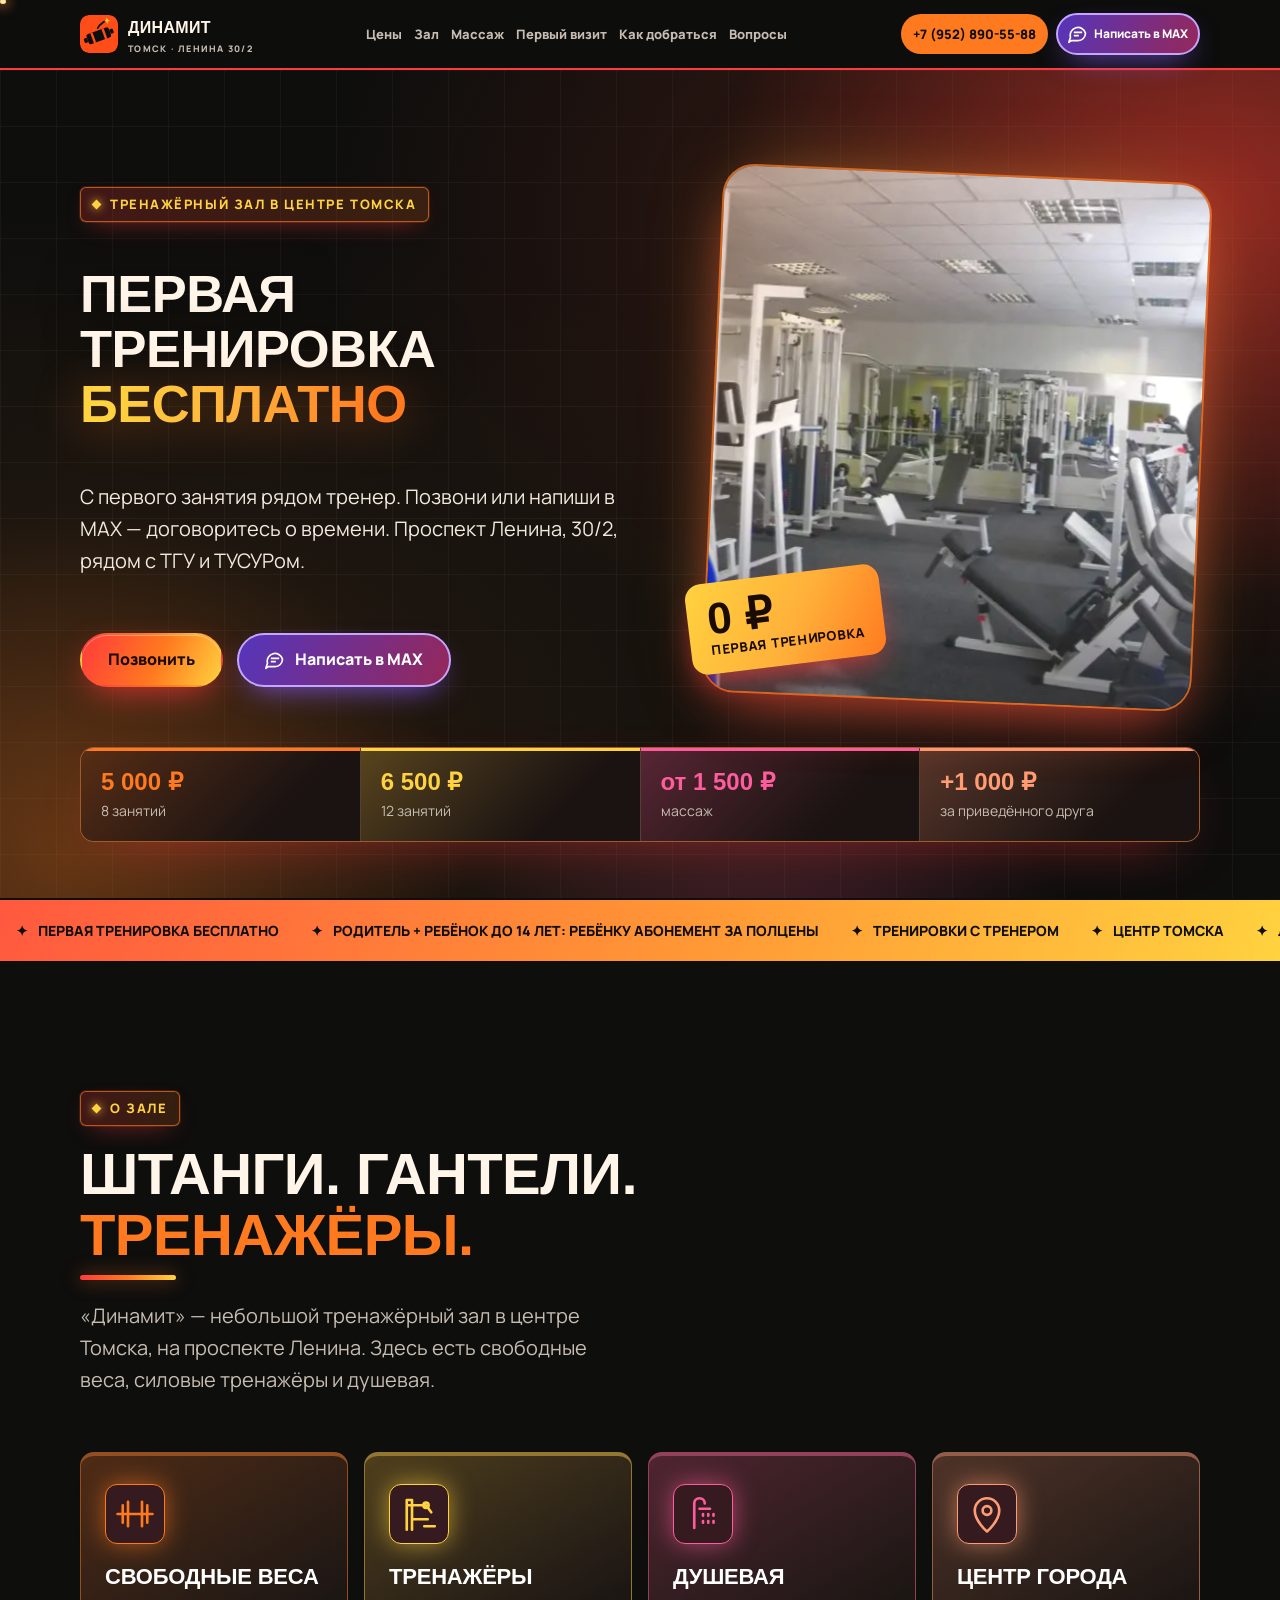
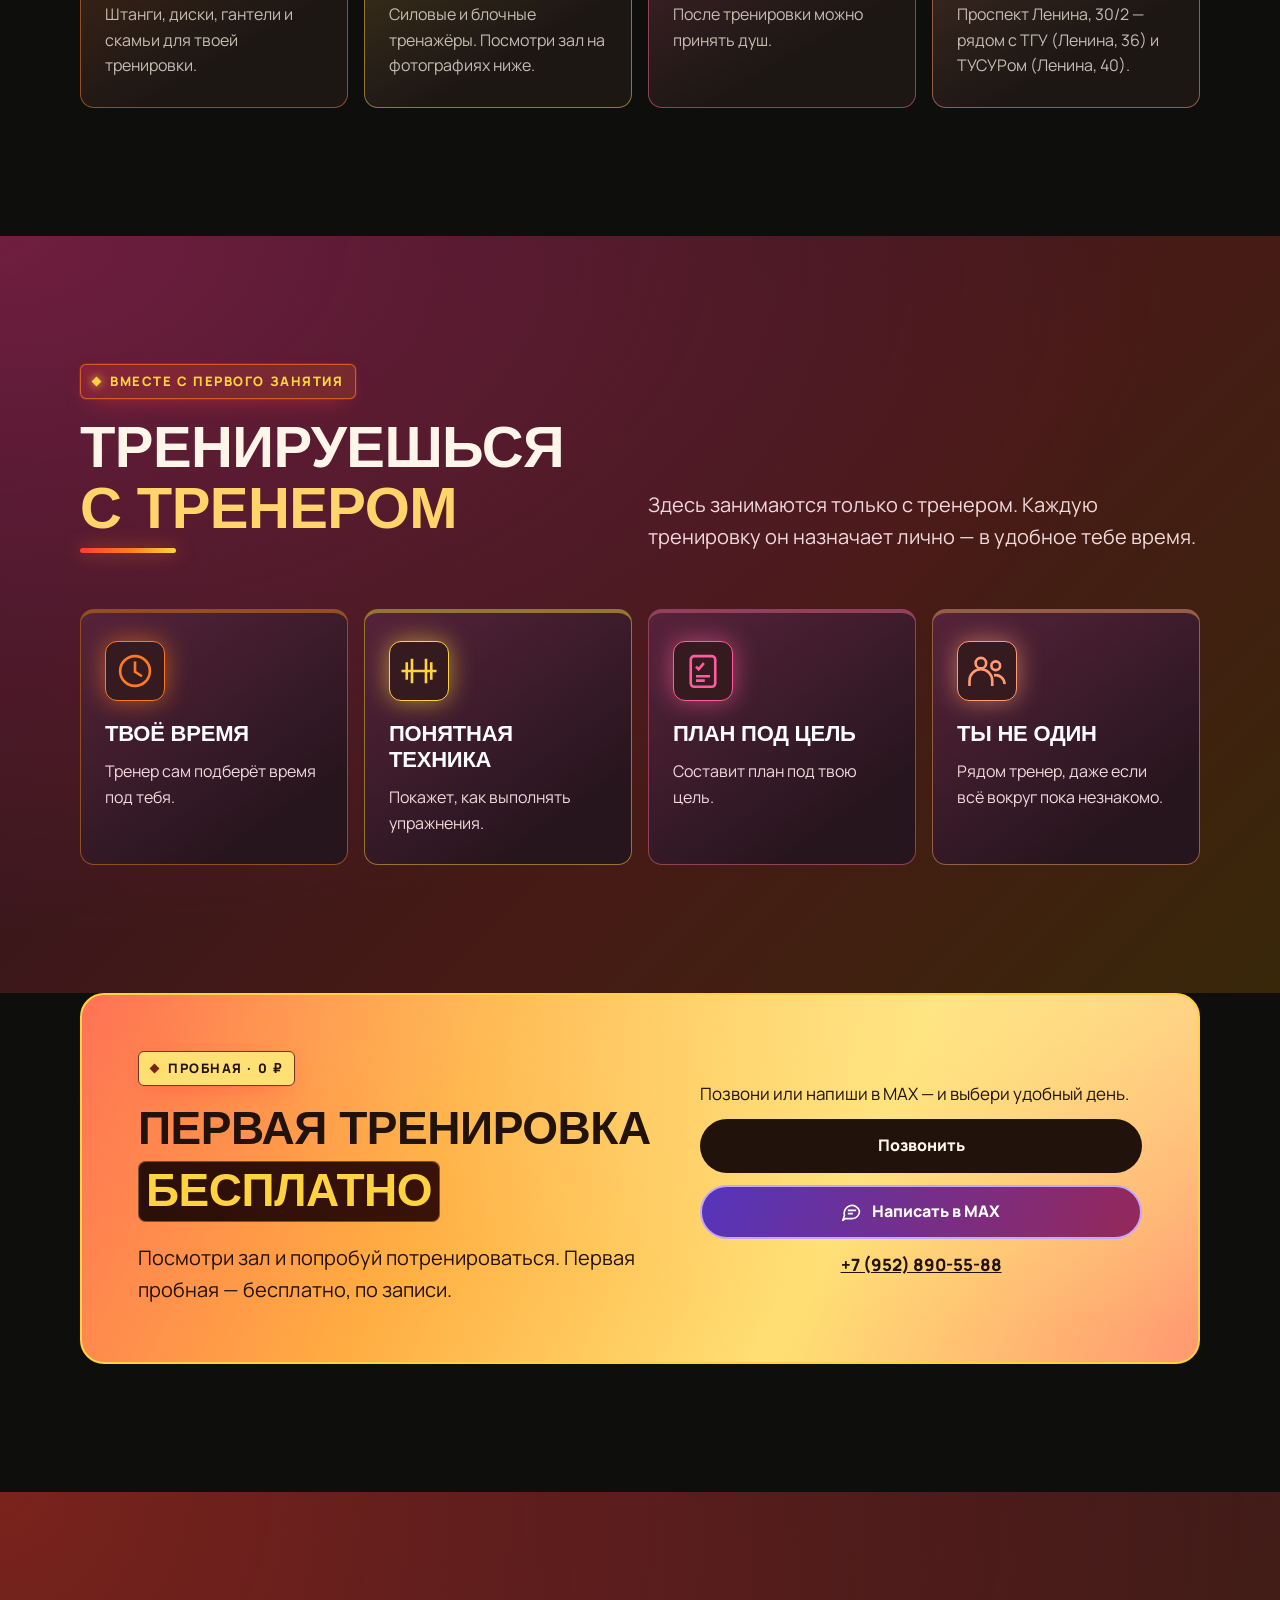
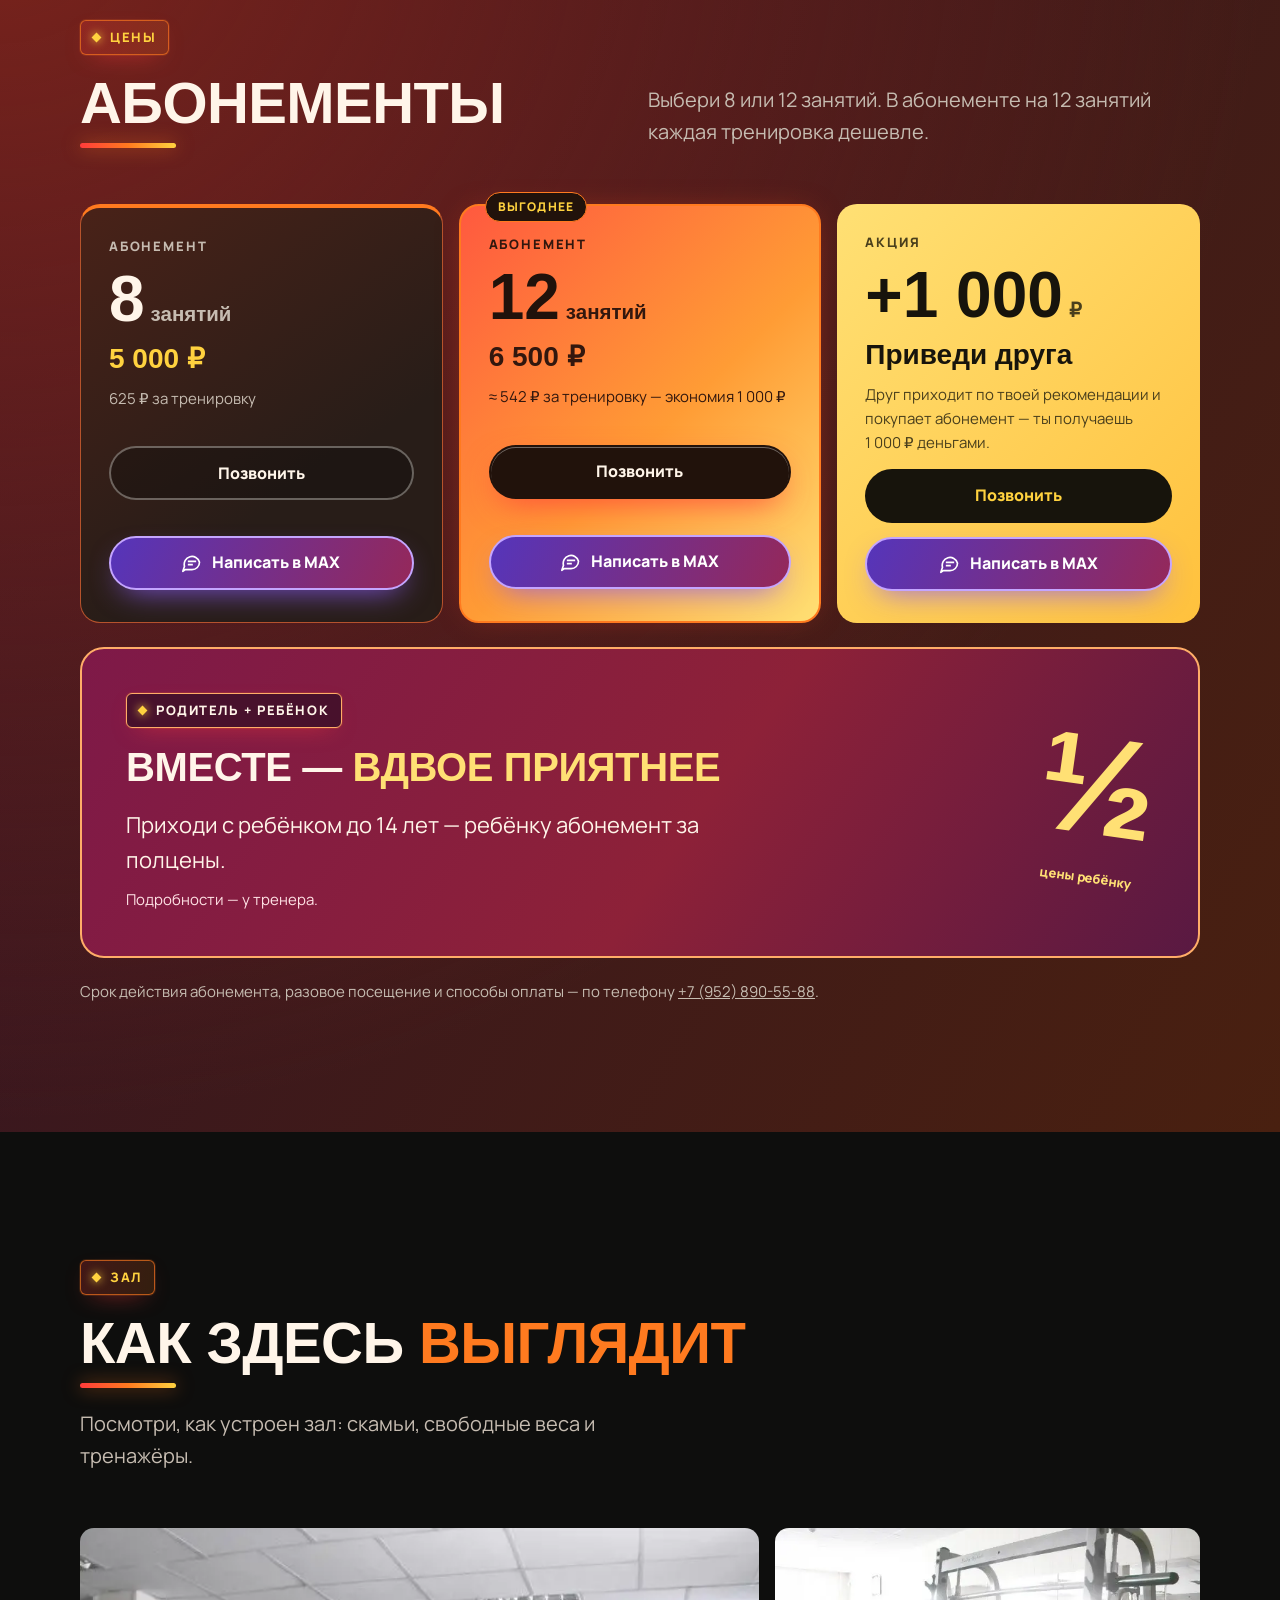
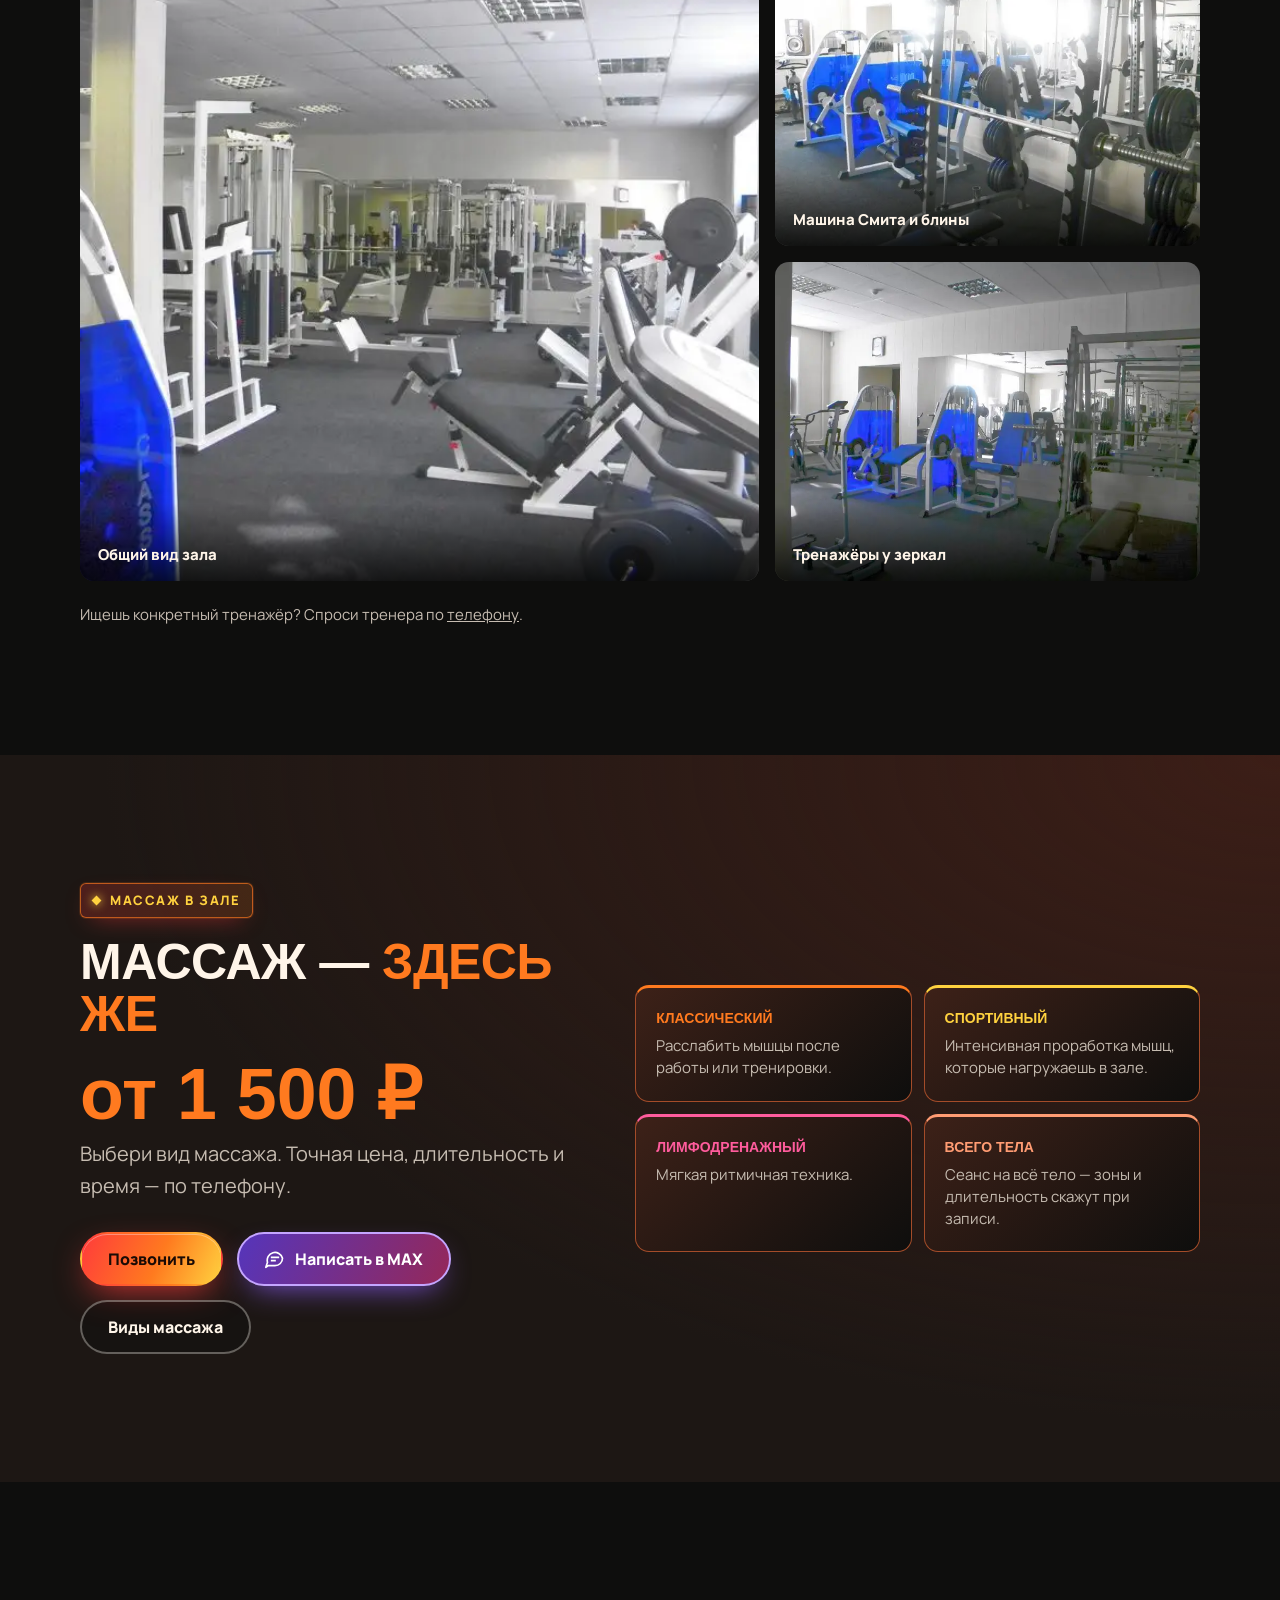
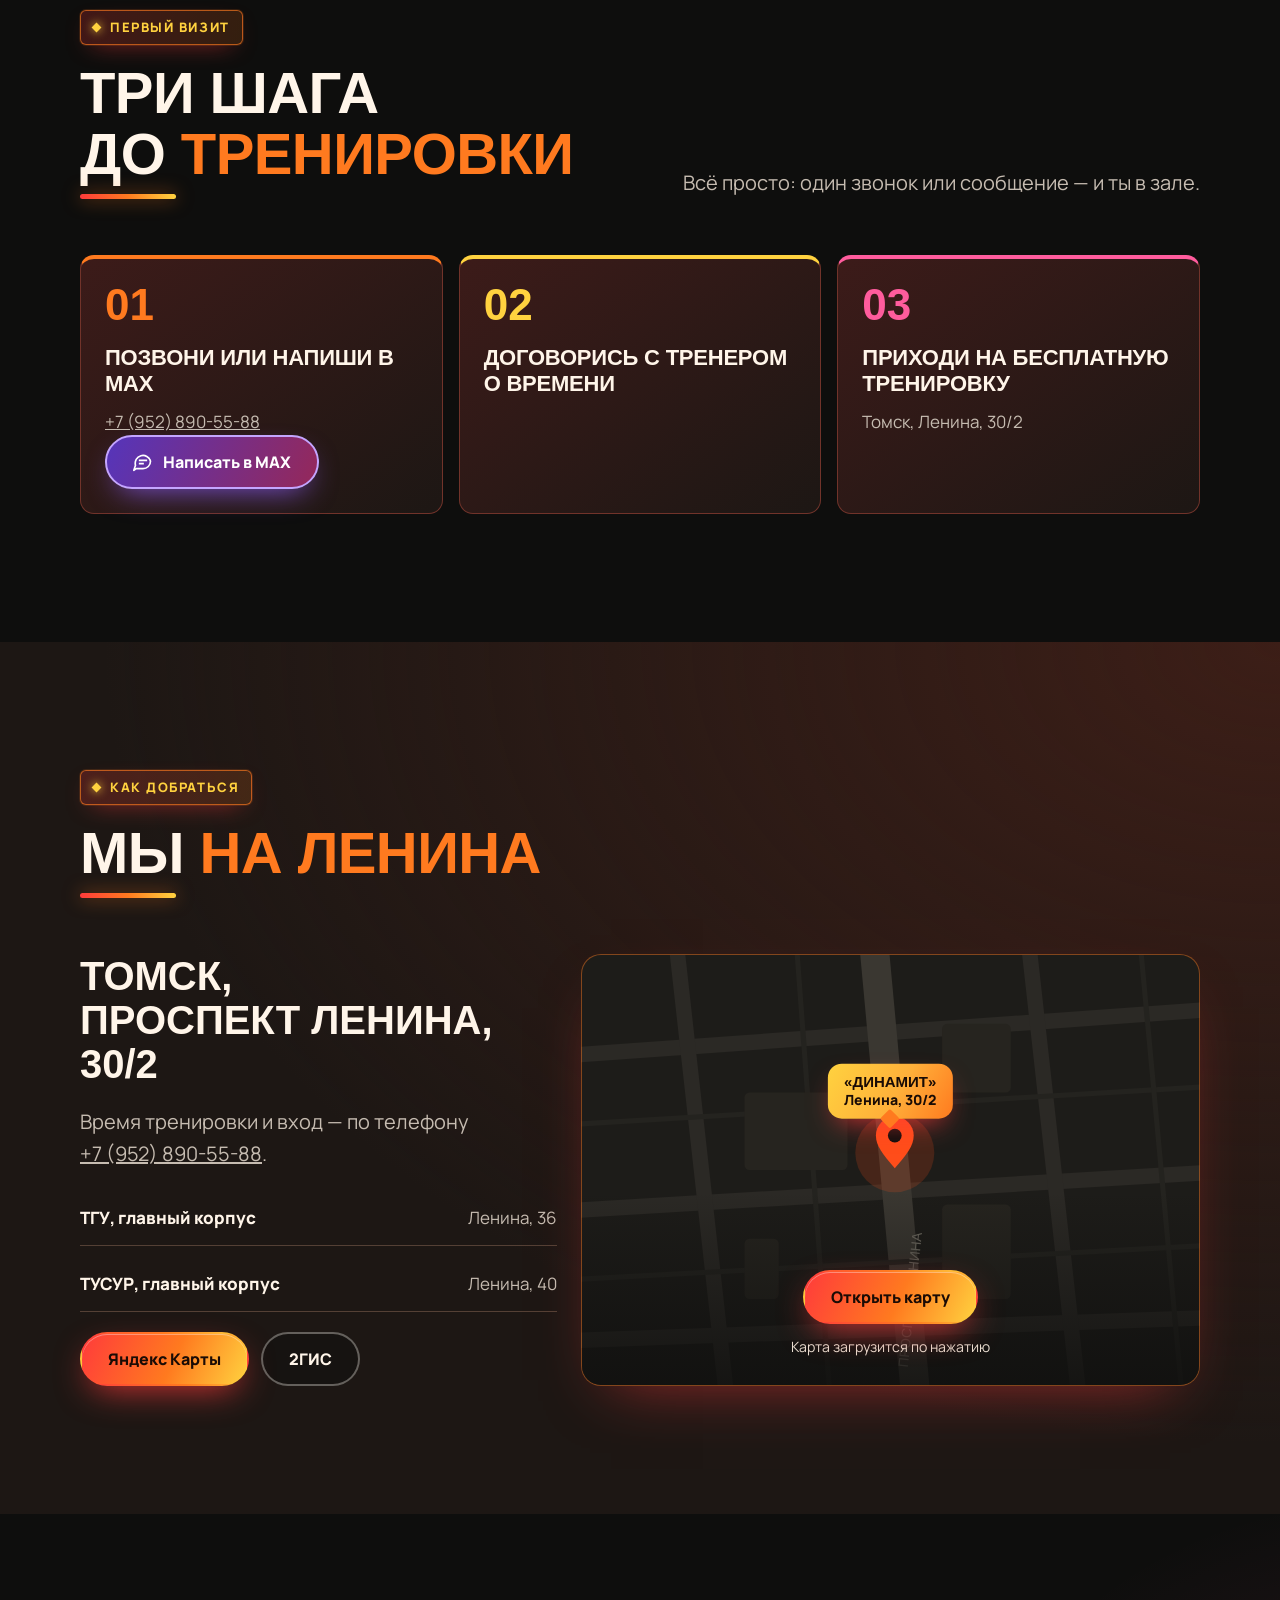
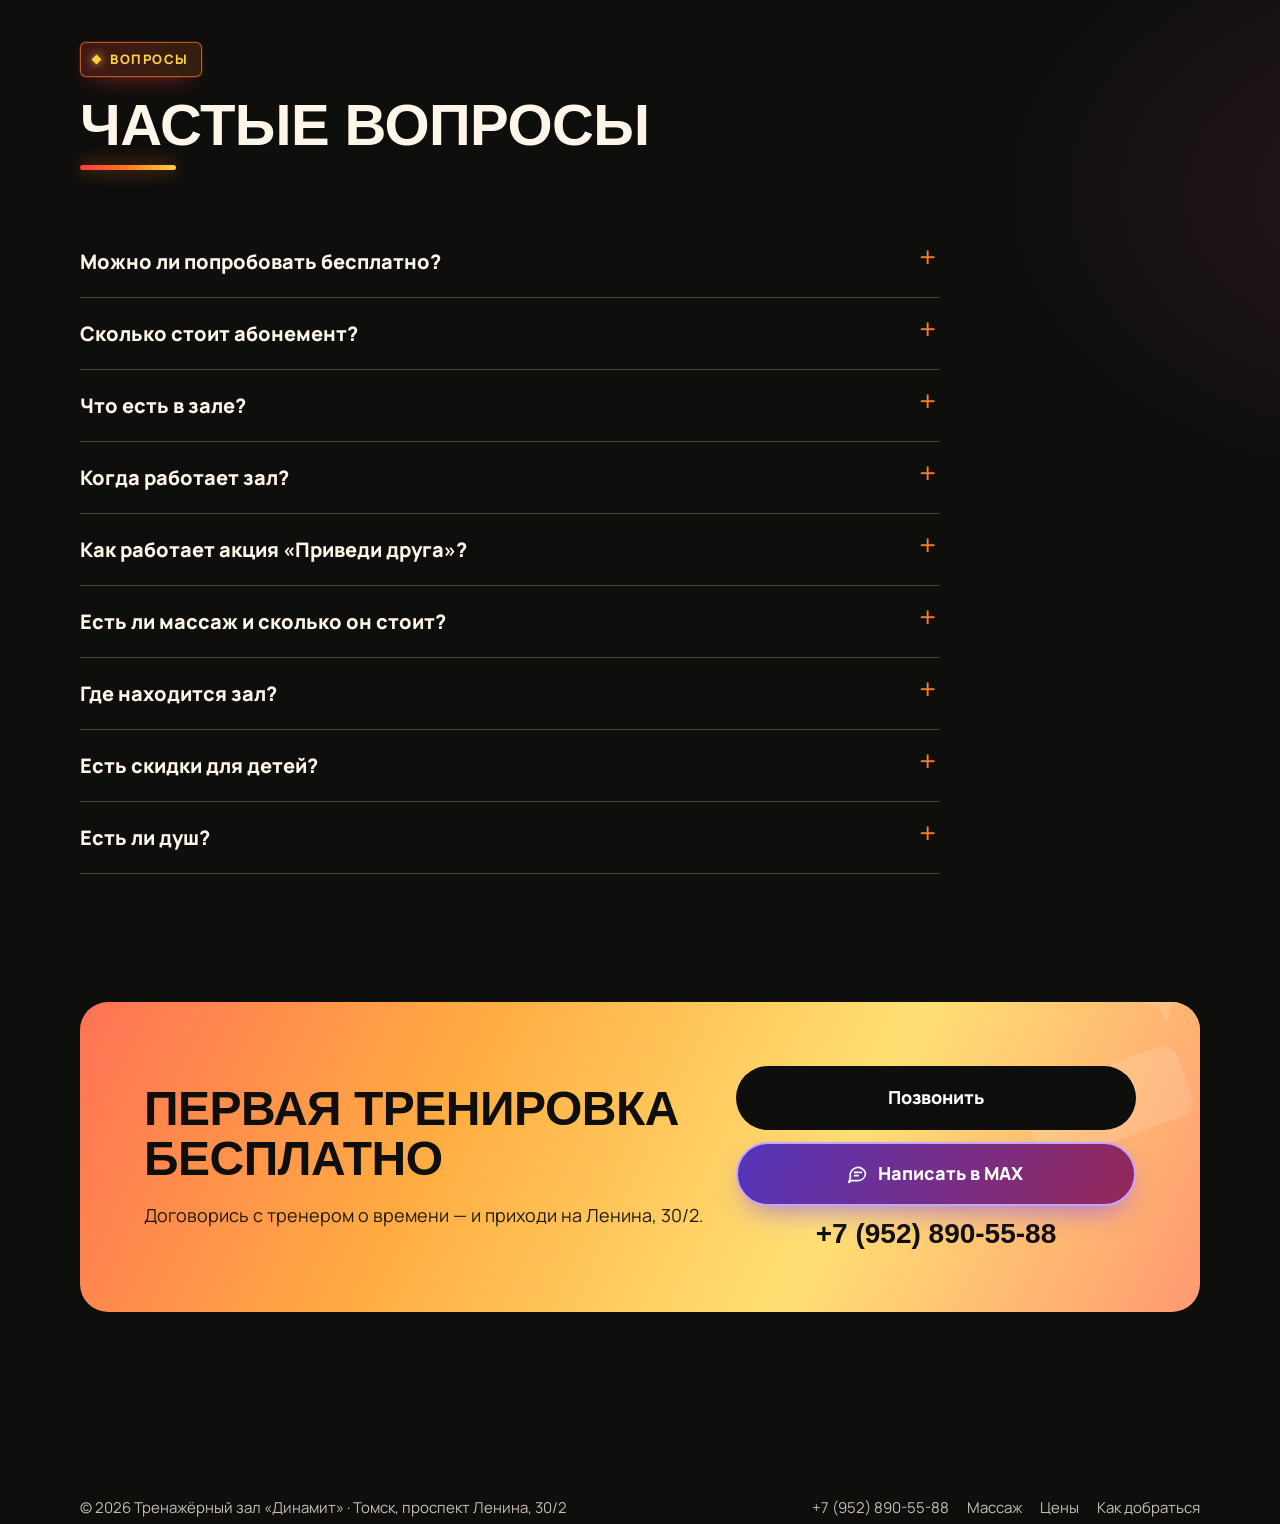
==== index.html @ 567c1439 "Сайт «Динамит»" ====
<!doctype html>
<html lang="ru">
<head>
<meta charset="utf-8">
<meta name="viewport" content="width=device-width, initial-scale=1, viewport-fit=cover">
<meta name="format-detection" content="telephone=no">
<link rel="manifest" href="site.webmanifest">
<title>Первая тренировка бесплатно — «Динамит», Томск</title>
<meta name="description" content="Первая тренировка бесплатно в «Динамите». Позвони и договорись с тренером о времени: +7 (952) 890-55-88. Зал в центре Томска, проспект Ленина, 30/2.">
<link rel="canonical" href="https://dinamit-gym.github.io/">
<meta name="theme-color" content="#0e0e0d">
<link rel="icon" href="assets/img/logo.svg" type="image/svg+xml">
<link rel="apple-touch-icon" href="assets/img/apple-touch-icon.png">
<meta property="og:type" content="website">
<meta property="og:locale" content="ru_RU">
<meta property="og:site_name" content="Динамит">
<meta property="og:title" content="«Динамит», Томск — первая тренировка бесплатно">
<meta property="og:description" content="Бесплатная пробная тренировка по записи: +7 (952) 890-55-88. Приходи познакомиться с залом на Ленина 30/2.">
<meta property="og:url" content="https://dinamit-gym.github.io/">
<meta property="og:image" content="https://dinamit-gym.github.io/assets/img/og.jpg">
<meta property="og:image:alt" content="Динамит, Томск. Первая тренировка бесплатно. Запись: +7 (952) 890-55-88. Ленина, 30/2.">
<meta property="og:image:width" content="1200">
<meta property="og:image:height" content="630">
<link rel="preload" href="assets/fonts/unbounded-cyrillic-800-normal.woff2" as="font" type="font/woff2" crossorigin>
<link rel="preload" href="assets/img/hall-800.webp" as="image">
<link rel="stylesheet" href="assets/style.css">
<script type="application/ld+json">
{"@context":"https://schema.org","@type":"ExerciseGym","name":"Динамит","description":"Тренажёрный зал в центре Томска. Занятия только с тренером, время каждой тренировки он назначает лично. Первая пробная тренировка бесплатно. Запись по телефону или в MAX.","url":"https://dinamit-gym.github.io/","image":"https://dinamit-gym.github.io/assets/img/hall-1600.jpg","logo":"https://dinamit-gym.github.io/assets/img/logo.svg","telephone":"+7-952-890-55-88","priceRange":"0–6500 ₽","currenciesAccepted":"RUB","address":{"@type":"PostalAddress","streetAddress":"проспект Ленина, 30/2","addressLocality":"Томск","addressRegion":"Томская область","addressCountry":"RU"},"amenityFeature":[{"@type":"LocationFeatureSpecification","name":"Душевая","value":true},{"@type":"LocationFeatureSpecification","name":"Массаж","value":true}],"makesOffer":[{"@type":"Offer","name":"Пробная тренировка","price":"0","priceCurrency":"RUB","description":"Первая пробная тренировка — бесплатно, по записи по телефону +7 (952) 890-55-88."},{"@type":"Offer","name":"Абонемент 8 занятий","price":"5000","priceCurrency":"RUB"},{"@type":"Offer","name":"Абонемент 12 занятий","price":"6500","priceCurrency":"RUB"},{"@type":"Offer","name":"Массаж","price":"1500","priceCurrency":"RUB","description":"Цена от 1 500 ₽"},{"@type":"Offer","name":"Родитель + ребёнок","description":"Если родитель занимается вместе с ребёнком до 14 лет, ребёнку абонемент за полцены. Подробности — у тренера."}]}
</script>
<!-- ЗАПОЛНИТЬ: код счётчика Яндекс Метрики вставить сюда (metrika.yandex.ru → «Добавить счётчик»). -->
<noscript><style id="no-js-style">@media(max-width:1100px){.header .wrap{height:auto;flex-wrap:wrap;padding-block:12px}.nav{display:flex;position:static;order:4;width:100%;max-height:none;padding:0}.menu-btn{display:none}}.max-copy,.game-stage{display:none}</style></noscript>
</head>
<body>
<svg class="sr-only" aria-hidden="true"><symbol id="max-icon" viewBox="0 0 24 24" fill="none" stroke="currentColor" stroke-width="2" stroke-linejoin="round"><path d="M21 11a9 9 0 0 1-9 9H4l-3 2 2-6a9 9 0 1 1 18-5Z"/><path d="M7 10h10M7 14h6"/></symbol></svg>
<a class="skip" href="#main">К содержимому</a>

<header class="header">
<div class="wrap">
<a class="logo" href="./" aria-label="Динамит — на главную">
<img src="assets/img/logo.svg" width="38" height="38" alt="">
<span><b>ДИНАМИТ</b><small>ТОМСК · ЛЕНИНА 30/2</small></span>
</a>
<button class="menu-btn" aria-expanded="false" aria-controls="nav" aria-label="Меню"><span></span></button>
<nav class="nav" id="nav" aria-label="Разделы">
<a href="#prices">Цены</a>
<a href="#photos">Зал</a>
<a href="#massage">Массаж</a>
<a href="#first">Первый визит</a>
<a href="#where">Как добраться</a>
<a href="#faq">Вопросы</a>
<a class="nav-call" href="tel:+79528905588">Позвонить · +7 (952) 890-55-88</a><a class="btn btn-max nav-max" href="#max-contact" data-max><svg viewBox="0 0 24 24" aria-hidden="true"><use href="#max-icon"/></svg>Написать в MAX</a>
</nav>
<div class="header-contacts"><a class="header-phone" href="tel:+79528905588">+7 (952) 890-55-88</a><a class="btn btn-max header-max" href="#max-contact" data-max><svg viewBox="0 0 24 24" aria-hidden="true"><use href="#max-icon"/></svg>Написать в MAX</a></div>
</div>
</header>

<main id="main">

<section class="hero" aria-labelledby="hero-title">
<div class="wrap">
<div class="hero-media">
<picture class="hero-photo">
<img src="assets/img/hall-800.webp" width="800" height="600" alt="Зал «Динамит»: тренажёры, скамьи и зеркала" fetchpriority="high">
</picture>
<span class="hero-sticker" aria-hidden="true"><b>0&nbsp;₽</b>первая тренировка</span>
</div>
<span class="kicker">Тренажёрный зал в центре Томска</span>
<h1 id="hero-title"><span class="hero-word" style="--word:0">Первая</span> <span class="hero-word" style="--word:1">тренировка</span> <em><span class="hero-word" style="--word:2">бесплатно</span></em></h1>
<p class="lead">С первого занятия рядом тренер. Позвони или напиши в MAX — договоритесь о времени. Проспект Ленина, 30/2, рядом с ТГУ и ТУСУРом.</p>
<div class="hero-actions">
<a class="btn btn-fire btn-trial" href="tel:+79528905588">Позвонить</a>
<a class="btn btn-max " href="#max-contact" data-max><svg viewBox="0 0 24 24" aria-hidden="true"><use href="#max-icon"/></svg>Написать в MAX</a>

</div>
<div class="hero-facts">
<div><b><span class="counter" data-count="5000" aria-label="5 000"><span aria-hidden="true">5&nbsp;000</span></span>&nbsp;₽</b><span>8 занятий</span></div>
<div><b><span class="counter" data-count="6500" aria-label="6 500"><span aria-hidden="true">6&nbsp;500</span></span>&nbsp;₽</b><span>12 занятий</span></div>
<div><b>от <span class="counter" data-count="1500" aria-label="1 500"><span aria-hidden="true">1&nbsp;500</span></span>&nbsp;₽</b><span>массаж</span></div>
<div><b>+<span class="counter" data-count="1000" aria-label="1 000"><span aria-hidden="true">1&nbsp;000</span></span>&nbsp;₽</b><span>за приведённого друга</span></div>
</div>
</div>
</section>

<div class="ticker" aria-label="Коротко о Динамите"><div>
<span>Первая тренировка бесплатно</span><span>Родитель + ребёнок до 14 лет: ребёнку абонемент за полцены</span><span>Тренировки с тренером</span><span>Центр Томска</span><span>Ленина, 30/2</span><span>Массаж от 1&nbsp;500&nbsp;₽</span>
</div></div>

<section class="section" aria-labelledby="why-title">
<div class="wrap">
<div class="section-head reveal">
<div><span class="kicker">О зале</span><h2 id="why-title">Штанги. Гантели.<br><span class="fire">Тренажёры.</span></h2></div>
<p class="lead">«Динамит» — небольшой тренажёрный зал в центре Томска, на проспекте Ленина. Здесь есть свободные веса, силовые тренажёры и душевая.</p>
</div>
<div class="features">
<article class="feature reveal">
<svg viewBox="0 0 48 48" fill="none" stroke="currentColor" stroke-width="3" stroke-linecap="round" aria-hidden="true"><path d="M4 24h40M10 14v20M16 10v28M32 10v28M38 14v20"/></svg>
<h3>Свободные веса</h3>
<p>Штанги, диски, гантели и скамьи для твоей тренировки.</p>
</article>
<article class="feature reveal">
<svg viewBox="0 0 48 48" fill="none" stroke="currentColor" stroke-width="3" stroke-linecap="round" stroke-linejoin="round" aria-hidden="true"><path d="M10 42V8h6v34M10 14h22l6 8M16 30h18M30 38h12"/><circle cx="32" cy="14" r="3"/></svg>
<h3>Тренажёры</h3>
<p>Силовые и блочные тренажёры. Посмотри зал на фотографиях ниже.</p>
</article>
<article class="feature reveal">
<svg viewBox="0 0 48 48" fill="none" stroke="currentColor" stroke-width="3" stroke-linecap="round" aria-hidden="true"><path d="M14 40V12a6 6 0 0 1 12 0M20 18h12M24 24v2M30 24v2M36 24v2M24 32v2M30 32v2M36 32v2"/></svg>
<h3>Душевая</h3>
<p>После тренировки можно принять душ.</p>
</article>
<article class="feature reveal">
<svg viewBox="0 0 48 48" fill="none" stroke="currentColor" stroke-width="3" stroke-linecap="round" stroke-linejoin="round" aria-hidden="true"><path d="M24 44s14-12 14-24a14 14 0 0 0-28 0c0 12 14 24 14 24z"/><circle cx="24" cy="20" r="5"/></svg>
<h3>Центр города</h3>
<p>Проспект Ленина, 30/2 — рядом с ТГУ (Ленина, 36) и ТУСУРом (Ленина, 40).</p>
</article>
</div>
</div>
</section>


<section class="section coach-section" id="coach" aria-labelledby="coach-title">
<div class="wrap">
<div class="section-head reveal"><div><span class="kicker">Вместе с первого занятия</span><h2 id="coach-title">Тренируешься<br><span class="fire">с тренером</span></h2></div><p class="lead">Здесь занимаются только с тренером. Каждую тренировку он назначает лично — в удобное тебе время.</p></div>
<div class="features coach-cards">
<article class="feature reveal"><svg viewBox="0 0 48 48" fill="none" stroke="currentColor" stroke-width="3" aria-hidden="true"><circle cx="24" cy="24" r="17"/><path d="M24 13v12l8 5"/></svg><h3>Твоё время</h3><p>Тренер сам подберёт время под тебя.</p></article>
<article class="feature reveal"><svg viewBox="0 0 48 48" fill="none" stroke="currentColor" stroke-width="3" aria-hidden="true"><path d="M4 24h40M10 14v20M16 10v28M32 10v28M38 14v20"/></svg><h3>Понятная техника</h3><p>Покажет, как выполнять упражнения.</p></article>
<article class="feature reveal"><svg viewBox="0 0 48 48" fill="none" stroke="currentColor" stroke-width="3" aria-hidden="true"><rect x="10" y="7" width="28" height="35" rx="4"/><path d="m16 19 3 3 6-7M16 30h16M16 35h10"/></svg><h3>План под цель</h3><p>Составит план под твою цель.</p></article>
<article class="feature reveal"><svg viewBox="0 0 48 48" fill="none" stroke="currentColor" stroke-width="3" aria-hidden="true"><circle cx="17" cy="15" r="6"/><circle cx="34" cy="18" r="5"/><path d="M4 41v-6a13 13 0 0 1 26 0v6M32 29a10 10 0 0 1 12 10"/></svg><h3>Ты не один</h3><p>Рядом тренер, даже если всё вокруг пока незнакомо.</p></article>
</div>
</div>
</section>

<section class="section trial-section" id="trial" aria-labelledby="trial-title">
<div class="wrap">
<div class="trial-offer reveal">
<div>
<span class="kicker">Пробная · 0 ₽</span>
<h2 id="trial-title">Первая тренировка <span class="fire">бесплатно</span></h2>
<p class="lead">Посмотри зал и попробуй потренироваться. Первая пробная — бесплатно, по записи.</p>
</div>
<div class="trial-booking">
<p>Позвони или напиши в MAX — и выбери удобный день.</p>
<a class="btn btn-fire" href="tel:+79528905588">Позвонить</a>
<a class="btn btn-max " href="#max-contact" data-max><svg viewBox="0 0 24 24" aria-hidden="true"><use href="#max-icon"/></svg>Написать в MAX</a>
<a class="trial-phone" href="tel:+79528905588">+7 (952) 890-55-88</a>
</div>
</div>
</div>
</section>

<section class="section alt" id="prices" aria-labelledby="prices-title">
<div class="wrap">
<div class="section-head reveal">
<div><span class="kicker">Цены</span><h2 id="prices-title">Абонементы</h2></div>
<p class="lead">Выбери 8 или 12 занятий. В абонементе на 12 занятий каждая тренировка дешевле.</p>
</div>
<div class="prices">
<article class="price reveal">
<span class="label">Абонемент</span>
<div class="num">8<small>занятий</small></div>
<div class="cost"><span class="counter" data-count="5000" aria-label="5 000"><span aria-hidden="true">5&nbsp;000</span></span>&nbsp;₽</div>
<p class="per">625&nbsp;₽ за тренировку</p>
<a class="btn btn-ghost" href="tel:+79528905588">Позвонить</a>
<a class="btn btn-max " href="#max-contact" data-max><svg viewBox="0 0 24 24" aria-hidden="true"><use href="#max-icon"/></svg>Написать в MAX</a>
</article>
<article class="price best reveal">
<span class="badge">Выгоднее</span>
<span class="label">Абонемент</span>
<div class="num">12<small>занятий</small></div>
<div class="cost"><span class="counter" data-count="6500" aria-label="6 500"><span aria-hidden="true">6&nbsp;500</span></span>&nbsp;₽</div>
<p class="per">≈ 542&nbsp;₽ за тренировку — экономия 1&nbsp;000&nbsp;₽</p>
<a class="btn btn-fire" href="tel:+79528905588">Позвонить</a>
<a class="btn btn-max " href="#max-contact" data-max><svg viewBox="0 0 24 24" aria-hidden="true"><use href="#max-icon"/></svg>Написать в MAX</a>
</article>
<article class="price friend reveal">
<span class="label">Акция</span>
<div class="num">+<span class="counter" data-count="1000" aria-label="1 000"><span aria-hidden="true">1&nbsp;000</span></span><small>₽</small></div>
<div class="cost">Приведи друга</div>
<p class="per">Друг приходит по твоей рекомендации и покупает абонемент — ты получаешь 1&nbsp;000&nbsp;₽ деньгами.</p>
<a class="btn" href="tel:+79528905588">Позвонить</a>
<a class="btn btn-max " href="#max-contact" data-max><svg viewBox="0 0 24 24" aria-hidden="true"><use href="#max-icon"/></svg>Написать в MAX</a>
</article>
</div>

<article class="family-offer reveal" aria-labelledby="family-title">
<div><span class="kicker">Родитель + ребёнок</span><h2 id="family-title">Вместе — <span>вдвое приятнее</span></h2><p>Приходи с ребёнком до 14 лет — ребёнку абонемент за полцены.</p><p class="family-note">Подробности — у тренера.</p></div>
<div class="family-mark" aria-hidden="true">½<small>цены ребёнку</small></div>
</article>
<!-- ЗАПОЛНИТЬ: срок действия абонемента, цена разового посещения, способы оплаты. Когда будут известны — заменить строку ниже. -->
<p class="note">Срок действия абонемента, разовое посещение и способы оплаты — по телефону <a href="tel:+79528905588">+7 (952) 890-55-88</a>.</p>
</div>
</section>

<section class="section" id="photos" aria-labelledby="photos-title">
<div class="wrap">
<div class="section-head reveal">
<div><span class="kicker">Зал</span><h2 id="photos-title">Как здесь <span class="fire">выглядит</span></h2></div>
<p class="lead">Посмотри, как устроен зал: скамьи, свободные веса и тренажёры.</p>
</div>
<div class="gallery reveal">
<figure>
<button type="button" data-full="assets/img/hall-1600.jpg"><img src="assets/img/hall-800.webp" width="800" height="600" alt="Общий вид зала: силовые рамы, скамьи и зеркала" loading="lazy" decoding="async"></button>
<figcaption>Общий вид зала</figcaption>
</figure>
<figure>
<button type="button" data-full="assets/img/rack-600.jpg"><img src="assets/img/rack-600.webp" width="600" height="450" alt="Машина Смита и стойка с блинами" loading="lazy" decoding="async"></button>
<figcaption>Машина Смита и блины</figcaption>
</figure>
<figure>
<button type="button" data-full="assets/img/machines-800.jpg"><img src="assets/img/machines-800.webp" width="800" height="600" alt="Тренажёры у зеркальной стены" loading="lazy" decoding="async"></button>
<figcaption>Тренажёры у зеркал</figcaption>
</figure>
</div>
<p class="note">Ищешь конкретный тренажёр? Спроси тренера по <a href="tel:+79528905588">телефону</a>.</p>
</div>
</section>

<section class="section alt" id="massage" aria-labelledby="massage-title">
<div class="wrap massage">
<div class="reveal">
<span class="kicker">Массаж в зале</span>
<h2 id="massage-title">Массаж — <span class="fire">здесь же</span></h2>
<div class="big-price">от <span class="counter" data-count="1500" aria-label="1 500"><span aria-hidden="true">1&nbsp;500</span></span>&nbsp;₽</div>
<p class="lead">Выбери вид массажа. Точная цена, длительность и время — по телефону.</p>
<div class="hero-actions">
<a class="btn btn-fire" href="tel:+79528905588">Позвонить</a>
<a class="btn btn-max " href="#max-contact" data-max><svg viewBox="0 0 24 24" aria-hidden="true"><use href="#max-icon"/></svg>Написать в MAX</a>
<a class="btn btn-ghost" href="massage.html">Виды массажа</a>
</div>
</div>
<div class="massage-list reveal">
<div><b>Классический</b><span>Расслабить мышцы после работы или тренировки.</span></div>
<div><b>Спортивный</b><span>Интенсивная проработка мышц, которые нагружаешь в зале.</span></div>
<div><b>Лимфодренажный</b><span>Мягкая ритмичная техника.</span></div>
<div><b>Всего тела</b><span>Сеанс на всё тело — зоны и длительность скажут при записи.</span></div>
</div>
</div>
</section>

<section class="section" id="first" aria-labelledby="first-title">
<div class="wrap">
<div class="section-head reveal">
<div><span class="kicker">Первый визит</span><h2 id="first-title">Три шага<br>до <span class="fire">тренировки</span></h2></div>
<p class="lead">Всё просто: один звонок или сообщение — и ты в зале.</p>
</div>
<div class="steps">
<div class="step reveal"><h3>Позвони или напиши в MAX</h3><p><a href="tel:+79528905588">+7 (952) 890-55-88</a></p><a class="btn btn-max " href="#max-contact" data-max><svg viewBox="0 0 24 24" aria-hidden="true"><use href="#max-icon"/></svg>Написать в MAX</a></div>
<div class="step reveal"><h3>Договорись с тренером о времени</h3></div>
<div class="step reveal"><h3>Приходи на бесплатную тренировку</h3><p>Томск, Ленина, 30/2</p></div>
</div>
</div>
</section>

<section class="section alt" id="where" aria-labelledby="where-title">
<div class="wrap">
<div class="section-head reveal">
<div><span class="kicker">Как добраться</span><h2 id="where-title">Мы <span class="fire">на&nbsp;Ленина</span></h2></div>
</div>
<div class="where">
<div class="where-info reveal">
<p class="address">Томск,<br>проспект Ленина, 30/2</p>
<p class="lead">Время тренировки и вход — по телефону <a href="tel:+79528905588">+7 (952) 890-55-88</a>.</p>
<div class="near">
<div><b>ТГУ, главный корпус</b><span>Ленина, 36</span></div>
<div><b>ТУСУР, главный корпус</b><span>Ленина, 40</span></div>
</div>
<div class="where-actions">
<a class="btn btn-fire" href="https://yandex.ru/maps/?rtext=~56.464605%2C84.948278&amp;rtt=auto&amp;ll=84.948278%2C56.464605&amp;z=16" target="_blank" rel="noopener">Яндекс Карты</a>
<a class="btn btn-ghost" href="https://2gis.ru/tomsk/directions/points/%7C84.948278%2C56.464605?m=84.948278%2C56.464605%2F17" target="_blank" rel="noopener">2ГИС</a>
</div>
</div>
<div class="map reveal">
<div class="map-load">
<span class="map-pin" aria-hidden="true"><b>«Динамит»</b>Ленина, 30/2</span>
<button class="btn btn-fire" type="button" data-map>Открыть карту</button>
<small>Карта загрузится по нажатию</small>
</div>
</div>
</div>
</div>
</section>

<section class="section" id="faq" aria-labelledby="faq-title">
<div class="wrap">
<div class="section-head reveal"><div><span class="kicker">Вопросы</span><h2 id="faq-title">Частые вопросы</h2></div></div>
<div class="faq reveal">
<details><summary>Можно ли попробовать бесплатно?</summary><p>Да, первая пробная тренировка — бесплатно. Позвони по номеру <a href="tel:+79528905588">+7 (952) 890-55-88</a> и договорись о времени.</p></details>
<details><summary>Сколько стоит абонемент?</summary><p>8 занятий — 5&nbsp;000&nbsp;₽ (625&nbsp;₽ за тренировку), 12 занятий — 6&nbsp;500&nbsp;₽ (около 542&nbsp;₽ за тренировку). Срок действия и цену разового посещения уточни по телефону +7 (952) 890-55-88.</p></details>
<details><summary>Что есть в зале?</summary><p>Штанги, диски, гантели, скамьи, силовые и блочные тренажёры. Наличие конкретного тренажёра и веса — по телефону.</p></details>
<details><summary>Когда работает зал?</summary><p>Ты занимаешься с тренером, и время каждой тренировки он назначает лично. Постоянных часов работы нет. Позвони или напиши в MAX по номеру +7 (952) 890-55-88 — договоритесь о времени.</p></details>
<details><summary>Как работает акция «Приведи друга»?</summary><p>Если друг придёт по твоей рекомендации и купит абонемент, ты получишь 1&nbsp;000&nbsp;₽ деньгами. Как сообщить о рекомендации — уточни по телефону.</p></details>
<details><summary>Есть ли массаж и сколько он стоит?</summary><p>Да: классический, спортивный, лимфодренажный и массаж всего тела — от 1&nbsp;500&nbsp;₽. Запись по телефону.</p></details>
<details><summary>Где находится зал?</summary><p>Томск, проспект Ленина, 30/2 — рядом с главными корпусами ТГУ (Ленина, 36) и ТУСУРа (Ленина, 40).</p></details>
<details><summary>Есть скидки для детей?</summary><p>Да. Если родитель занимается вместе с ребёнком до 14 лет, ребёнку абонемент за полцены. Подробности — у тренера.</p></details>
<details><summary>Есть ли душ?</summary><p>Да, в зале есть душевая.</p></details>
</div>
</div>
</section>

<section class="section" style="padding-top:0" aria-labelledby="cta-title">
<div class="wrap">
<div class="cta reveal">
<svg class="cta-art" viewBox="0 0 64 64" aria-hidden="true"><path d="M45 4l2 4 4 1-4 2-1 4-2-4-4-1 4-2z" fill="#fff"/><g transform="rotate(-20 32 36)" fill="#fff"><rect x="12" y="26" width="40" height="18" rx="4"/></g></svg>
<div>
<h2 id="cta-title">Первая тренировка <span class="cta-offer">бесплатно</span></h2>
<p>Договорись с тренером о времени — и приходи на Ленина, 30/2.</p>
</div>
<div>
<a class="btn" href="tel:+79528905588">Позвонить</a>
<a class="btn btn-max " href="#max-contact" data-max><svg viewBox="0 0 24 24" aria-hidden="true"><use href="#max-icon"/></svg>Написать в MAX</a>
<a class="cta-phone" href="tel:+79528905588">+7 (952) 890-55-88</a>
</div>
</div>
</div>
</section>

</main>

<footer class="footer">
<div class="wrap">
<div>© 2026 Тренажёрный зал «Динамит» · Томск, проспект Ленина, 30/2</div>
<div class="footer-links">
<a href="tel:+79528905588">+7 (952) 890-55-88</a>
<a href="massage.html">Массаж</a>
<a href="#prices">Цены</a>
<a href="#where">Как добраться</a>
</div>
</div>
</footer>

<div class="dock"><a class="btn btn-fire" href="tel:+79528905588">Позвонить</a><a class="btn btn-max " href="#max-contact" data-max><svg viewBox="0 0 24 24" aria-hidden="true"><use href="#max-icon"/></svg>Написать в MAX</a></div>

<dialog class="lightbox" aria-label="Фотография зала">
<button class="lightbox-close" type="button" aria-label="Закрыть просмотр">×</button>
<img alt="">
<div class="lightbox-controls">
<button type="button" data-prev aria-label="Предыдущее фото">←</button>
<span class="lightbox-count" aria-live="polite" aria-atomic="true"></span>
<button type="button" data-next aria-label="Следующее фото">→</button>
</div>
<p class="lightbox-caption"></p>
<a class="btn btn-fire lightbox-book" href="tel:+79528905588">Позвонить</a>
<a class="btn btn-max " href="#max-contact" data-max><svg viewBox="0 0 24 24" aria-hidden="true"><use href="#max-icon"/></svg>Написать в MAX</a>
</dialog>

<script type="application/ld+json">
{"@context":"https://schema.org","@type":"FAQPage","mainEntity":[{"@type":"Question","name":"Можно ли попробовать бесплатно?","acceptedAnswer":{"@type":"Answer","text":"Да, первая пробная тренировка — бесплатно. Позвони по номеру +7 (952) 890-55-88 и договорись о времени."}},{"@type":"Question","name":"Сколько стоит абонемент?","acceptedAnswer":{"@type":"Answer","text":"8 занятий — 5 000 ₽ (625 ₽ за тренировку), 12 занятий — 6 500 ₽ (около 542 ₽ за тренировку). Срок действия и цену разового посещения уточни по телефону +7 (952) 890-55-88."}},{"@type":"Question","name":"Что есть в зале?","acceptedAnswer":{"@type":"Answer","text":"Штанги, диски, гантели, скамьи, силовые и блочные тренажёры. Наличие конкретного тренажёра и веса — по телефону."}},{"@type":"Question","name":"Когда работает зал?","acceptedAnswer":{"@type":"Answer","text":"Ты занимаешься с тренером, и время каждой тренировки он назначает лично. Постоянных часов работы нет. Позвони или напиши в MAX по номеру +7 (952) 890-55-88 — договоритесь о времени."}},{"@type":"Question","name":"Как работает акция «Приведи друга»?","acceptedAnswer":{"@type":"Answer","text":"Если друг придёт по твоей рекомендации и купит абонемент, ты получишь 1 000 ₽ деньгами. Как сообщить о рекомендации — уточни по телефону."}},{"@type":"Question","name":"Есть ли массаж и сколько он стоит?","acceptedAnswer":{"@type":"Answer","text":"Да: классический, спортивный, лимфодренажный и массаж всего тела — от 1 500 ₽. Запись по телефону."}},{"@type":"Question","name":"Где находится зал?","acceptedAnswer":{"@type":"Answer","text":"Томск, проспект Ленина, 30/2 — рядом с главными корпусами ТГУ (Ленина, 36) и ТУСУРа (Ленина, 40)."}},{"@type":"Question","name":"Есть скидки для детей?","acceptedAnswer":{"@type":"Answer","text":"Да. Если родитель занимается вместе с ребёнком до 14 лет, ребёнку абонемент за полцены. Подробности — у тренера."}},{"@type":"Question","name":"Есть ли душ?","acceptedAnswer":{"@type":"Answer","text":"Да, в зале есть душевая."}}]}
</script>
<script src="assets/app.js" defer></script>
<script src="assets/effects.js" defer></script>

<dialog class="call-dialog max-dialog" id="max-contact" aria-labelledby="max-title">
<h2 class="call-kicker" id="max-title">Найди в MAX по номеру</h2>
<p class="call-number">+7 (952) 890-55-88</p>
<p class="call-hint">Открой MAX → «Контакты» → «+» → «Найти по номеру». Напиши тренеру и договорись о времени.</p>
<div class="call-actions"><button type="button" class="btn btn-fire max-copy">Скопировать номер</button><a class="btn btn-max" href="https://max.ru/" target="_blank" rel="noopener">Открыть MAX</a><a class="btn btn-ghost max-close" href="#main">Закрыть</a></div>
<p class="copy-status sr-only" role="status"></p>
</dialog>
</body>
</html>
---- assets/style.css ----
@font-face{font-family:Unbounded;font-weight:800;font-display:optional;src:url(fonts/unbounded-cyrillic-800-normal.woff2) format('woff2');unicode-range:U+0301,U+0400-045F,U+0490-0491,U+04B0-04B1,U+2116}@font-face{font-family:Unbounded;font-weight:800;font-display:optional;src:url(fonts/unbounded-latin-800-normal.woff2) format('woff2');unicode-range:U+0000-00FF,U+2000-206F,U+20AC,U+20BD,U+2212}@font-face{font-family:Manrope;font-weight:400;font-display:optional;src:url(fonts/manrope-cyrillic-400-normal.woff2) format('woff2');unicode-range:U+0301,U+0400-045F,U+0490-0491,U+04B0-04B1,U+2116}@font-face{font-family:Manrope;font-weight:800;font-display:optional;src:url(fonts/manrope-cyrillic-800-normal.woff2) format('woff2');unicode-range:U+0301,U+0400-045F,U+0490-0491,U+04B0-04B1,U+2116}@font-face{font-family:Manrope;font-weight:400;font-display:optional;src:url(fonts/manrope-latin-400-normal.woff2) format('woff2');unicode-range:U+0000-00FF,U+2000-206F,U+20AC,U+20BD,U+2212}@font-face{font-family:Manrope;font-weight:800;font-display:optional;src:url(fonts/manrope-latin-800-normal.woff2) format('woff2');unicode-range:U+0000-00FF,U+2000-206F,U+20AC,U+20BD,U+2212}:root{--bg:#0e0e0d;--surface:#1d1714;--surface-2:#281d18;--line:#544035;--text:#fff5e9;--muted:#c6bcb1;--fire:#ff8b3d;--fire-2:#ff593f;--spark:#ffe074;--rose:#ff87b0;--display:Unbounded,'Arial Black',Impact,sans-serif;--body:Manrope,'Segoe UI',Roboto,Arial,sans-serif;--wrap:1200px;--gutter:clamp(16px,4vw,40px);--radius:14px}*,*::before,*::after{box-sizing:border-box}html{scroll-behavior:smooth;scroll-padding-top:80px;-webkit-text-size-adjust:100%}@media (prefers-reduced-motion:reduce){html{scroll-behavior:auto}*,*::before,*::after{animation:none !important;transition:none !important}}body{margin:0;background:var(--bg);color:var(--text);font:400 17px/1.6 var(--body)}body.scroll-locked{position:fixed;width:100%;overflow:hidden}img{max-width:100%;height:auto;display:block}a{color:inherit}a[href^="tel:"]:not(.btn){white-space:nowrap}h1,h2,h3{font-family:var(--display);font-weight:800;line-height:1.05;margin:0;text-transform:uppercase;letter-spacing:-0.01em}h2{font-size:clamp(28px,5.2vw,58px)}h3{font-size:clamp(18px,2vw,22px);line-height:1.2}p{margin:0}h1,h2,h3,p,b{overflow-wrap:normal;word-break:normal;hyphens:none}.wrap{max-width:var(--wrap);margin:0 auto;padding:0 var(--gutter)}.sr-only{position:absolute;width:1px;height:1px;overflow:hidden;clip:rect(0 0 0 0);white-space:nowrap}.skip{position:absolute;left:12px;top:-60px;background:var(--fire);color:var(--bg);padding:10px 14px;border-radius:8px;z-index:100}.skip:focus{top:12px}:focus-visible{outline:3px solid var(--spark);outline-offset:3px}.fire{color:var(--fire)}.kicker{display:inline-flex;align-items:center;gap:10px;font:800 13px/1.3 var(--body);letter-spacing:.12em;text-transform:uppercase;color:var(--spark);margin-bottom:18px;padding:8px 12px;border:1px solid #a44c29;border-radius:6px;background:#341b13}.kicker::before{content:'';width:7px;height:7px;flex:none;background:var(--fire);transform:rotate(45deg)}.lead{font-size:clamp(17px,1.6vw,20px);color:var(--muted);max-width:60ch}.btn{position:relative;isolation:isolate;overflow:hidden;display:inline-flex;align-items:center;justify-content:center;gap:10px;min-height:54px;padding:14px 26px;border-radius:999px;font:800 16px/1.3 var(--body);text-align:center;text-decoration:none;border:2px solid transparent;cursor:pointer;transition:transform .2s ease}.btn:active{transform:scale(.97)}.btn-fire{background:linear-gradient(115deg,var(--fire-2),var(--fire),#ffad42);color:var(--bg);box-shadow:0 10px 30px -10px rgba(255,77,26,.7)}.btn::after{content:'';position:absolute;inset:0;border-radius:inherit;z-index:-1;pointer-events:none;opacity:0;background:rgba(243,239,231,.09);transition:opacity .25s ease}.btn-fire::after{background:linear-gradient(105deg,transparent 30%,rgba(255,255,255,.4) 50%,transparent 70%);transform:translateX(-140%) skewX(-15deg);opacity:1;transition:transform .65s ease}.btn-ghost{border-color:rgba(243,239,231,.35);color:var(--text);background:rgba(14,14,13,.35)}.btn-ghost:focus-visible::after{opacity:1}@media (hover:hover){.btn:hover{transform:translateY(-2px)}.btn:active{transform:scale(.97)}.btn-fire:hover{animation:none;box-shadow:0 0 26px rgba(255,77,26,.45)}.btn-fire:hover::after{transform:translateX(140%) skewX(-15deg)}.btn-ghost:hover{box-shadow:inset 0 0 0 1px var(--text)}.btn-ghost:hover::after{opacity:1}}.btn svg{width:20px;height:20px;flex:none}.header{position:sticky;top:0;z-index:50;background:rgba(14,14,13,.96);backdrop-filter:blur(12px);-webkit-backdrop-filter:blur(12px);border-bottom:2px solid var(--fire-2)}.header .wrap{display:flex;align-items:center;gap:16px;height:68px}.header::before{content:'';position:absolute;inset:0;background:var(--bg);opacity:0;z-index:-1;transition:opacity .25s ease}.header.scrolled{box-shadow:0 6px 24px rgba(0,0,0,.35)}.header.scrolled::before{opacity:.96}.header .logo,.header-phone,.header .nav{transition:transform .25s ease}.header.scrolled .logo{transform:translateY(-3px) scale(.94);transform-origin:left center}.header.scrolled .header-phone{transform:translateY(-3px) scale(.96)}.logo{display:flex;align-items:center;gap:10px;text-decoration:none;flex:none}.logo img{width:38px;height:38px;border-radius:9px}.logo b{font:800 19px/1 var(--display);letter-spacing:.02em}.logo small{display:block;font:800 10px/1.3 var(--body);letter-spacing:.14em;color:var(--muted);margin-top:3px}.nav{display:flex;gap:22px;margin-left:auto}.nav .nav-call{display:none}.nav a{position:relative;text-decoration:none;font-weight:800;font-size:15px;color:var(--muted)}.nav a::after{content:'';position:absolute;left:0;right:0;bottom:-5px;height:2px;background:var(--fire);transform:scaleX(0);transform-origin:left;transition:transform .25s ease}.nav a:hover::after,.nav a:focus-visible::after,.nav a[aria-current]::after{transform:scaleX(1)}.nav a:hover,.nav a[aria-current]{color:var(--text)}.header-phone{font-weight:800;text-decoration:none;white-space:nowrap;padding:10px 12px;border-radius:999px;background:var(--fire);color:var(--bg);font-size:13px}.menu-btn{display:none;margin-left:auto;width:46px;height:46px;border:1px solid var(--line);border-radius:12px;background:transparent;color:var(--text);cursor:pointer}.menu-btn span,.menu-btn span::before,.menu-btn span::after{display:block;width:20px;height:2px;background:currentColor;margin:0 auto;position:relative;content:'';transition:transform .2s}.menu-btn span::before{position:absolute;top:-6px}.menu-btn span::after{position:absolute;top:6px}.menu-btn[aria-expanded="true"] span{background:transparent}.menu-btn[aria-expanded="true"] span::before{transform:translateY(6px) rotate(45deg)}.menu-btn[aria-expanded="true"] span::after{transform:translateY(-6px) rotate(-45deg)}@media (max-width:1100px){.menu-btn{display:block}.header-phone{display:inline-flex}.nav{display:none;position:absolute;left:0;right:0;top:68px;flex-direction:column;gap:0;background:var(--bg);border-bottom:1px solid var(--line);padding:8px var(--gutter) 20px}.nav.open{display:flex}.nav{max-height:calc(100dvh - 68px);overflow-y:auto;overscroll-behavior:contain}.nav a::after{bottom:7px}.nav a{padding:14px 0;font-size:18px;border-bottom:1px solid var(--line);color:var(--text)}}@media (min-width:761px) and (max-width:1100px){.menu-btn{order:3;margin-left:0}.header-phone{margin-left:auto}}@media (max-width:760px){.header-phone{display:none}}@media (max-width:1100px){.nav .nav-call{display:block;color:var(--spark)}}.hero{position:relative;min-height:min(92vh,860px);display:flex;align-items:flex-end;overflow:hidden;isolation:isolate}.hero-photo{position:absolute;inset:0;z-index:-2}.hero-photo img{width:100%;height:100%;object-fit:cover;object-position:50% 60%}.hero::before{content:'';position:absolute;inset:0;z-index:-1;background:radial-gradient(65% 85% at 100% 10%,rgba(214,38,40,.5),transparent 80%),linear-gradient(180deg,rgba(14,14,13,.88),rgba(14,14,13,.86) 55%,var(--bg))}.hero .wrap{width:100%;padding-top:80px;padding-bottom:56px}.hero h1{font-size:clamp(34px,6.2vw,76px);max-width:20ch;text-shadow:0 4px 40px rgba(0,0,0,.5)}.hero h1 em{display:block;font-style:normal;color:var(--spark)}.hero .lead{color:#ddd6ca;margin-top:22px}.hero-actions{display:flex;flex-wrap:wrap;gap:14px;margin-top:30px}.hero-facts{display:grid;grid-template-columns:repeat(4,1fr);gap:1px;margin-top:48px;background:var(--line);border:1px solid var(--line);border-radius:var(--radius);overflow:hidden}.hero-facts div{background:linear-gradient(120deg,#442017,#211713);padding:18px 20px;border-top:3px solid var(--fire-2)}.hero-facts b{display:block;font:800 clamp(18px,2vw,24px)/1.1 var(--display)}.hero-facts>div>span{font-size:14px;color:var(--muted)}@media (max-width:760px){.hero{min-height:0}.hero .wrap{padding-top:32px;padding-bottom:36px}.hero .kicker{font-size:11px;letter-spacing:.1em;line-height:1.4;margin-bottom:14px}.hero h1{font-size:clamp(30px,8.3vw,54px)}.hero .lead{margin-top:16px}.hero-actions{margin-top:22px;gap:10px}.hero-facts{grid-template-columns:1fr 1fr;margin-top:28px}.hero-facts div{padding:16px 12px}.hero-actions .btn{flex:1 1 100%}}.section{padding:clamp(72px,10vw,128px) 0}.section-head{display:flex;flex-wrap:wrap;align-items:flex-end;justify-content:space-between;gap:20px 40px;margin-bottom:clamp(32px,5vw,56px);padding-left:18px;border-left:4px solid var(--fire-2)}.section-head .lead{max-width:46ch}.section-head>div{min-width:0;max-width:100%}.alt{background:radial-gradient(ellipse at 100% 0,#3c1e17,transparent 65%),var(--surface)}.ticker{background:linear-gradient(110deg,#ff593f,#ff9835 55%,var(--spark));color:var(--bg);border-block:2px solid #0e0e0d;position:relative}.ticker div{display:flex;flex-wrap:wrap;align-items:center;justify-content:center;gap:10px 28px;max-width:var(--wrap);margin:auto;padding:20px var(--gutter);font:800 14px/1.5 var(--body);text-transform:uppercase}.ticker span{display:flex;align-items:center;gap:10px}.ticker span::before{content:'✦'}@media (max-width:560px){.ticker div{display:grid;justify-content:start;gap:8px;padding-block:22px}}.hero-facts>div:nth-child(2),.feature:nth-child(2),.type:nth-child(2),.massage-list>div:nth-child(2){--accent:var(--spark)}.hero-facts>div:nth-child(3),.feature:nth-child(3),.type:nth-child(3),.massage-list>div:nth-child(3){--accent:var(--rose)}.hero-facts>div:nth-child(4),.feature:nth-child(4),.type:nth-child(4),.massage-list>div:nth-child(4){--accent:#ff9c73}.hero-facts>div{border-top-color:var(--accent,var(--fire));background:linear-gradient(125deg,#4c1923,#211713)}.hero-facts b{color:var(--accent,var(--fire))}.features{display:grid;grid-template-columns:repeat(4,1fr);gap:16px}.feature{background:linear-gradient(145deg,#3d2118,var(--surface) 65%);border:1px solid #805041;border-top:4px solid var(--accent,var(--fire));border-radius:var(--radius);padding:28px 24px;display:flex;flex-direction:column;gap:12px}.feature svg{width:60px;height:60px;padding:8px;color:var(--accent,var(--fire));margin-bottom:8px;background:#351b20;border:1px solid var(--accent,var(--fire));border-radius:12px}.feature p{color:var(--muted);font-size:16px}@media (max-width:960px){.features{grid-template-columns:1fr 1fr}}@media (max-width:560px){.features{grid-template-columns:1fr}}#prices{background:radial-gradient(ellipse at 0 0,#7a231b,transparent 70%),linear-gradient(120deg,#331325,#492010)}.prices{display:grid;grid-template-columns:1fr 1fr 1fr;gap:16px;align-items:stretch}.price{position:relative;background:linear-gradient(145deg,#492218,var(--surface-2) 65%);border:1px solid #b6532c;border-top:4px solid var(--fire);border-radius:20px;padding:32px 28px;display:flex;flex-direction:column;gap:14px}.price .label{font:800 13px/1 var(--body);letter-spacing:.14em;text-transform:uppercase;color:var(--muted)}.price .num{font:800 clamp(44px,5vw,64px)/1 var(--display)}.price .num small{font-size:.32em;margin-left:6px;color:var(--muted);text-transform:lowercase}.price .cost{font:800 28px/1 var(--display);color:var(--spark)}.price .per{color:var(--muted);font-size:15px}.price .btn{margin-top:auto}.price.best{border:2px solid var(--fire);background:linear-gradient(135deg,#ff593f,#ff9c35 55%,#ffe074);color:#21120b}.price.best .label,.price.best .num small,.price.best .per,.price.best .cost{color:#32170e}.price.best .btn{background:#21120b;color:#fff5e9}.price.best .badge{background:#21120b;color:var(--spark);border:1px solid var(--fire)}.price.best:focus-visible{outline-color:#21120b}.badge{position:absolute;top:-14px;left:24px;background:var(--fire);color:var(--bg);font:800 12px/1 var(--body);letter-spacing:.1em;text-transform:uppercase;padding:8px 12px;border-radius:999px}.price.friend{background:linear-gradient(135deg,#ffe074,#ffc13d);color:#17140c;border:0}.price.friend .label,.price.friend .per{color:#4a3f1c}.price.friend .num small{color:#4a3f1c}.price.friend:focus-visible{outline-color:var(--bg)}.price.friend .cost{color:#17140c}.price.friend .btn{background:#17140c;color:var(--spark)}.note{margin-top:22px;color:var(--muted);font-size:15px}@media (max-width:960px){.prices{grid-template-columns:1fr}}.gallery{display:grid;grid-template-columns:1.6fr 1fr;grid-template-rows:auto auto;gap:16px}.gallery figure{margin:0;position:relative;border-radius:var(--radius);overflow:hidden;background:var(--surface-2)}.gallery figure:first-child{grid-row:span 2}.gallery button{display:block;cursor:zoom-in;width:100%;height:100%;padding:0;border:0;background:transparent}.gallery button:focus-visible{outline-offset:-5px}.gallery img{width:100%;height:100%;object-fit:cover;aspect-ratio:4 / 3;transition:transform .4s}.gallery button:hover img{transform:scale(1.03)}.gallery figcaption{position:absolute;left:0;right:0;bottom:0;padding:40px 18px 14px;background:linear-gradient(transparent,rgba(0,0,0,.78));font-weight:800;font-size:15px;pointer-events:none}@media (max-width:760px){.gallery{grid-template-columns:1fr}.gallery figure:first-child{grid-row:auto}}.lightbox{border:0;padding:64px 10px 16px;background:#0e0e0d;color:var(--text);width:min(96vw,1400px);max-height:96dvh;border-radius:14px}.lightbox::backdrop{background:rgba(0,0,0,.9)}.lightbox img{height:min(48dvh,700px);width:100%;object-fit:contain;margin:0 auto;border-radius:10px;touch-action:pan-y pinch-zoom}.lightbox p{color:#ddd;text-align:center;margin-top:10px}.lightbox button{width:48px;height:48px;border-radius:50%;border:1px solid var(--muted);background:var(--surface-2);color:var(--text);font-size:26px;cursor:pointer}.lightbox .lightbox-close{position:absolute;top:8px;right:10px}.lightbox-controls{display:flex;align-items:center;justify-content:center;gap:24px;margin-top:12px}.lightbox-count{min-width:48px;text-align:center}body:has(.lightbox[open]) .dock{visibility:hidden}.lightbox-book{display:flex;width:max-content;margin:12px auto 0}.massage{display:grid;grid-template-columns:minmax(0,1fr) minmax(0,1.15fr);gap:clamp(32px,5vw,64px);align-items:center}.massage h2{font-size:clamp(28px,4.2vw,50px)}.massage-list{display:grid;grid-template-columns:repeat(auto-fit,minmax(min(100%,260px),1fr));gap:12px}.massage-list div{border:1px solid #a44c29;border-top:3px solid var(--accent,var(--fire));border-radius:var(--radius);padding:22px 20px;background:linear-gradient(140deg,#3d2118,var(--bg));min-width:0}.massage-list b{display:block;font:800 14px/1.25 var(--display);text-transform:uppercase;margin-bottom:0;color:var(--accent,var(--fire))}.massage-list span{display:block;margin-top:8px;font-size:15px;line-height:1.45;color:var(--muted)}.big-price{white-space:nowrap;font:800 clamp(44px,5.6vw,80px)/1 var(--display);color:var(--fire);margin:18px 0 8px}@media (max-width:860px){.massage{grid-template-columns:1fr}}.steps{display:grid;grid-template-columns:repeat(3,1fr);gap:16px;counter-reset:step}.step{--accent:var(--fire);border:1px solid #71332a;border-top:4px solid var(--accent);border-radius:var(--radius);padding:24px;background:linear-gradient(145deg,#3c1b19,var(--surface));min-width:0}.step:nth-child(2){--accent:var(--spark)}.step:nth-child(3){--accent:var(--rose)}.step::before{counter-increment:step;content:'0' counter(step);display:block;font:800 44px/1 var(--display);color:var(--accent);margin-bottom:18px}.step p{color:var(--muted);margin-top:10px}@media (max-width:760px){.steps{grid-template-columns:1fr}}.where{display:grid;grid-template-columns:1fr 1.3fr;gap:24px;align-items:stretch}.where-info{display:flex;flex-direction:column;gap:20px}.address{font:800 clamp(26px,3.4vw,40px)/1.1 var(--display);text-transform:uppercase}.near{display:grid;gap:10px}.near div{display:flex;justify-content:space-between;gap:12px;padding:14px 0;border-bottom:1px solid var(--line)}.near span{color:var(--muted)}.where-actions{display:flex;flex-wrap:wrap;gap:12px;margin-top:auto}.map{position:relative;border-radius:20px;overflow:hidden;min-height:380px;background:#1d1c19 url(img/map.svg) center / cover no-repeat;border:1px solid var(--line)}.map iframe{position:absolute;inset:0;width:100%;height:100%;border:0}.map-load{position:absolute;inset:0;display:flex;flex-direction:column;align-items:center;justify-content:center;gap:12px;text-align:center;padding:20px}.map-load small{color:var(--muted)}@media (max-width:860px){.where{grid-template-columns:1fr}.map{min-height:320px}}.faq{max-width:860px}.faq details{border-bottom:1px solid var(--line)}.faq details[open]{border-bottom-color:var(--fire);background:#291a14}.faq summary{list-style:none;cursor:pointer;padding:22px 48px 22px 0;position:relative;font:800 clamp(17px,2vw,20px)/1.35 var(--body)}.faq summary::-webkit-details-marker{display:none}.faq summary::after{content:'+';position:absolute;right:4px;top:16px;font:400 30px/1 var(--body);color:var(--fire);transition:transform .2s}.faq details[open] summary::after{transform:rotate(45deg)}.faq details p{padding:0 0 22px;color:var(--muted);max-width:70ch}.cta{position:relative;overflow:hidden;background:linear-gradient(120deg,#ff593f,#ff9835 60%,var(--spark));color:var(--bg);border-radius:28px;padding:clamp(24px,5vw,64px);display:grid;grid-template-columns:minmax(0,1.4fr) minmax(0,1fr);gap:32px;align-items:center}.cta h2{font-size:clamp(26px,4vw,48px)}.cta-offer{display:inline-block}.cta p{margin-top:16px;font-size:18px;opacity:.92}.cta .btn{background:#0e0e0d;color:#fff;width:100%;min-height:64px;font-size:18px}.cta-phone{display:block;text-align:center;margin-top:14px;font:800 clamp(20px,2.4vw,28px)/1 var(--display);text-decoration:none}.cta:focus-visible{outline-color:var(--bg)}.cta svg.cta-art{position:absolute;right:-40px;top:-40px;width:260px;opacity:.14;pointer-events:none}@media (max-width:860px){.cta{grid-template-columns:1fr}}.footer{padding:56px 0 120px;color:var(--muted);font-size:15px}.footer .wrap{display:flex;flex-wrap:wrap;justify-content:space-between;gap:24px}.footer a{text-decoration:none}.footer a:hover{color:var(--text)}.footer-links{display:flex;flex-wrap:wrap;gap:18px}.dock{display:none}@media (max-width:760px){.dock{display:grid;grid-template-columns:minmax(0,1fr) auto;gap:8px;position:fixed;left:10px;right:10px;bottom:max(10px,env(safe-area-inset-bottom));z-index:40;padding:8px;background:rgba(24,24,22,.96);backdrop-filter:blur(10px);-webkit-backdrop-filter:blur(10px);border:1px solid var(--fire);border-radius:28px;box-shadow:0 10px 40px rgba(0,0,0,.5)}.dock .btn{min-height:50px;padding:10px 16px;font-size:15px;white-space:nowrap}.footer{padding-bottom:calc(132px + env(safe-area-inset-bottom))}html{scroll-padding-bottom:calc(110px + env(safe-area-inset-bottom))}.menu-open .dock{visibility:hidden}}.page-hero{padding:clamp(80px,12vw,150px) 0 clamp(40px,6vw,70px);background:radial-gradient(70% 90% at 100% 0%,#552418,transparent 75%)}.page-hero h1{font-size:clamp(30px,6.6vw,80px);max-width:18ch}.page-hero .lead{margin-top:20px}.crumbs{font-size:14px;color:var(--muted);margin-bottom:26px}.crumbs a{text-decoration:none}.crumbs a:hover{color:var(--text)}.types{display:grid;grid-template-columns:1fr 1fr;gap:16px}.type{background:linear-gradient(140deg,#3d2118,var(--surface) 65%);border:1px solid #a44c29;border-top:4px solid var(--accent,var(--fire));border-radius:20px;padding:30px 28px}.type h2{font-size:clamp(19px,2.2vw,28px);margin-bottom:14px}@media (max-width:760px){.types{grid-template-columns:1fr}}.trial-section{padding-top:0}.trial-offer{border:2px solid var(--spark);border-radius:24px;padding:clamp(24px,5vw,56px);background:linear-gradient(120deg,#ff593f,#ff9b35 60%,#ffe074);color:#21120b;display:grid;grid-template-columns:minmax(0,1.2fr) minmax(0,1fr);gap:32px;align-items:center}.trial-offer .fire,.trial-offer .lead{color:#21120b}.trial-offer .fire{display:inline-block;background:#21120b;color:var(--spark);padding:5px 8px 8px;margin-top:8px;border-radius:8px}.trial-offer .kicker{color:#21120b;background:#ffe074;border-color:#71332a}.trial-offer .kicker::before{background:#7a231b}.trial-offer .btn{background:#21120b;color:#fff5e9;box-shadow:none}.trial-offer:focus-visible{outline-color:#21120b}.trial-offer h2{font-size:clamp(26px,4vw,46px)}.trial-offer .lead{margin-top:20px}.trial-booking{display:grid;gap:18px}.trial-phone{text-align:center;font-weight:800}.trial-note{padding:24px;border:1px solid var(--fire);border-radius:var(--radius);color:var(--text)}@media (max-width:860px){.trial-offer{grid-template-columns:1fr}}@media (max-width:400px){.page-hero h1{font-size:28px}.type{padding-inline:20px}.type h2{font-size:16px}.trial-offer h2{font-size:25px}.step h3{font-size:17px}}.feature,.price,.type,.massage-list>div{transition:transform .25s ease}.price.best{box-shadow:0 0 32px -14px rgba(255,77,26,.6)}@media (hover:hover){.feature:hover,.price:hover,.type:hover,.massage-list>div:hover{transform:translateY(-4px);box-shadow:0 0 0 1px rgba(255,122,46,.65),0 14px 32px rgba(0,0,0,.25)}.price.best:hover{box-shadow:0 0 0 1px var(--fire),0 0 36px -8px rgba(255,77,26,.6)}}@media (prefers-reduced-motion:reduce){.btn,.feature,.price,.type,.massage-list>div,.header .logo,.header-phone,.gallery img{transform:none !important}}@media print{*,*::before,*::after{animation:none !important;transition:none !important}.reveal{opacity:1 !important;transform:none !important}.header,.dock,.ticker,.lightbox,.map-load{display:none !important}body,.alt,.feature,.price,.type,.trial-offer,.cta{background:#fff;color:#000}.lead,.note,.feature p,.price .per,.type p{color:#333}.section{padding-block:24px}.hero{min-height:0}.hero-photo,.hero::before{display:none}.hero .lead{color:#333}}.call-dialog{border:0;padding:32px 28px 26px;width:min(92vw,480px);box-sizing:border-box;overflow-x:hidden;border-radius:22px;color:var(--text);text-align:center;background:radial-gradient(120% 90% at 50% 0%,rgba(255,139,61,.28),transparent 60%),#1a1512;box-shadow:0 0 0 1px rgba(255,139,61,.45),0 30px 80px rgba(0,0,0,.6)}.call-dialog::backdrop{background:rgba(8,6,5,.72);backdrop-filter:blur(4px)}.call-kicker{margin:0 0 10px;font-weight:700;letter-spacing:.14em;text-transform:uppercase;font-size:13px;color:var(--fire)}.call-number{display:block;font:800 clamp(20px,4.6vw,28px)/1.15 var(--display);color:#fff;text-decoration:none;white-space:nowrap}.call-hint{margin:12px 0 22px;color:rgba(255,245,233,.75);font-size:15px}.call-actions{display:flex;gap:10px;justify-content:center;flex-wrap:wrap}.btn.btn-max,.price .btn.btn-max{color:#fff;background:linear-gradient(115deg,#5535bb,#952859);border-color:#c4a5ff}.header-contacts{display:flex;align-items:center;gap:8px;margin-left:auto;flex:none}.header-max{font-size:13px;min-height:42px;padding:8px 12px;gap:6px}.nav .nav-max{display:none}.nav{gap:16px}.trial-booking>.btn,.cta>div>.btn{width:100%}.trial-booking{gap:12px}.cta>div>.btn + .btn{margin-top:12px}.lightbox>.btn-max{display:flex;width:max-content;margin:10px auto 0}.max-dialog .call-kicker{font:800 17px/1.4 var(--body);letter-spacing:.03em;color:#e1caff}.max-dialog .call-actions .btn{width:100%}.max-dialog .max-close{min-height:44px}.max-dialog:target:not([open]){display:block;position:fixed;inset:0;margin:auto;height:max-content;max-height:90dvh;z-index:100;box-shadow:0 0 0 100vmax #080605e8}@media (max-width:1100px){.header-contacts{order:2}.menu-btn{order:3;margin-left:0}.nav .nav-max{display:inline-flex;align-self:flex-start;margin-top:12px;padding:12px 18px;font-size:16px;color:#fff}}@media (min-width:1101px) and (max-width:1440px){.nav{gap:12px}.nav a{font-size:13px}.logo b{font-size:16px}.logo small{font-size:9px}.header .wrap{gap:12px}.header-max{font-size:12px;padding-inline:10px}}@media (max-width:760px){.header-contacts{display:none}.menu-btn{margin-left:auto}.dock{grid-template-columns:.85fr 1.15fr}.dock .btn{padding-inline:8px;font-size:14px;gap:6px}.dock .btn svg{width:18px;height:18px}.hero-actions .btn{min-height:50px}}.coach-section{background:radial-gradient(ellipse at 0 0,#701e3f,transparent 65%),linear-gradient(135deg,#2f1422,#461a15 60%,#382709)}.coach-section .feature{background:linear-gradient(145deg,#56233a,#26151d 80%)}.coach-section .lead,.coach-section .feature p{color:#f1d9dc}.coach-section h2 .fire{color:#ffd46b}.family-offer{display:grid;grid-template-columns:minmax(0,1fr) auto;gap:24px;align-items:center;margin-top:24px;padding:clamp(24px,4vw,44px);border:2px solid #ffad68;border-radius:24px;background:linear-gradient(125deg,#7e1948,#8d2138 55%,#591942);color:#fff5e9}.family-offer h2{font-size:clamp(24px,3.4vw,40px)}.family-offer h2 span{color:#ffe074}.family-offer p{font-size:clamp(18px,2vw,22px);margin-top:20px;max-width:48ch}.family-offer .family-note{font-size:15px;margin-top:10px;color:#ffe2e5}.family-mark{font:800 clamp(72px,11vw,144px)/1 var(--display);color:#ffe074;text-align:center;transform:rotate(8deg)}.family-mark small{display:block;font:800 13px/1.5 var(--body);margin-top:12px}.family-offer .kicker{color:#fff5e9;background:#48112c;border-color:#ffad68}.trial-offer,.cta{background:linear-gradient(115deg,#ff7355,#ffad42,#ffe074,#ff9971);background-size:250% 250%}@media (max-width:560px){.family-offer{grid-template-columns:1fr}.family-mark{font-size:80px;justify-self:end}}.motion-ready .reveal{transition:opacity .6s ease var(--reveal-delay,0s),transform .6s ease var(--reveal-delay,0s)}.motion-ready .reveal:not(.in){opacity:0;transform:translateY(22px)}@media (hover:hover){.motion-ready .reveal.in:hover{transition-duration:.25s;transition-delay:0s}}@keyframes icon-pop{0%{transform:scale(.9);opacity:.4}65%{transform:scale(1.04);opacity:1}100%{transform:none;opacity:1}}@keyframes button-shine{0%,76%{transform:translateX(-150%) skewX(-15deg);opacity:0}78%{opacity:.7}94%,100%{transform:translateX(150%) skewX(-15deg);opacity:0}}@keyframes ticker-flow{to{transform:translateX(-50%)}}.ticker{overflow:hidden}.ticker .ticker-track,.ticker .ticker-group{max-width:none;padding:0;margin:0}.ticker .ticker-track{display:flex;gap:0;flex-wrap:wrap}.ticker .ticker-group{display:flex;flex-wrap:wrap;gap:12px 32px;justify-content:center;padding:18px var(--gutter);width:100%}.ticker-group[aria-hidden]{display:none !important}@media (prefers-reduced-motion:no-preference){.ticker-ready .ticker-track{width:max-content;flex-wrap:nowrap;animation:ticker-flow 42s linear infinite}.ticker-ready .ticker-group{display:flex !important;width:auto;flex-wrap:nowrap;padding:20px 16px;gap:32px;flex:none}.ticker-ready span{white-space:nowrap}.ticker:hover .ticker-track{animation-play-state:paused}.btn-trial::after{animation:button-shine 7s ease-in-out infinite}.motion-ready .feature.in svg{animation:icon-pop .65s ease both;animation-delay:var(--reveal-delay,0s)}}@media (prefers-reduced-motion:reduce){.motion-ready .reveal{opacity:1;transform:none !important}.ticker-track,.family-mark,.btn,.feature svg{transform:none !important}}@media print{.motion-ready .reveal{opacity:1;transform:none}.max-dialog{display:none !important}}@media screen{:root{--fire:#ff7a1f;--fire-2:#ff3b3b;--spark:#ffd23f;--rose:#ff5c9d;--violet:#8b5cf6}body{background:radial-gradient(900px 600px at 110% -5%,rgba(255,59,59,.16),transparent 60%),radial-gradient(800px 600px at -10% 40%,rgba(255,122,31,.10),transparent 60%),radial-gradient(700px 500px at 110% 85%,rgba(255,92,157,.10),transparent 60%),var(--bg)}.hero::before{background:radial-gradient(60% 80% at 100% 0%,rgba(255,59,59,.55),transparent 75%),radial-gradient(50% 60% at 0% 100%,rgba(255,122,31,.35),transparent 75%),linear-gradient(180deg,rgba(14,14,13,.58),rgba(14,14,13,.74) 50%,var(--bg))}.hero h1 em,.hero h1 em .hero-word{background:linear-gradient(95deg,var(--spark) 10%,#ffb03a 50%,var(--fire) 90%);-webkit-background-clip:text;background-clip:text;color:transparent}.hero h1 em .hero-word{display:inline-block;padding-bottom:.06em}.hero h1 em{text-shadow:none;filter:drop-shadow(0 4px 24px rgba(255,122,31,.45))}.hero .lead{color:#f1e9dd}.kicker{background:linear-gradient(100deg,rgba(255,59,59,.22),rgba(255,122,31,.16));border-color:rgba(255,122,31,.65);box-shadow:0 0 0 1px rgba(255,122,31,.15),0 8px 24px -12px rgba(255,59,59,.8)}.kicker::before{background:var(--spark);box-shadow:0 0 10px var(--spark)}.section-head{border-left:0;padding-left:0;position:relative}.section-head h2{position:relative;padding-bottom:14px}.section-head h2::after{content:'';position:absolute;left:0;bottom:0;width:96px;height:5px;border-radius:5px;background:linear-gradient(90deg,var(--fire-2),var(--fire),var(--spark));box-shadow:0 0 18px rgba(255,122,31,.6)}.btn-fire{background:linear-gradient(115deg,var(--fire-2),var(--fire) 55%,var(--spark));color:#1a0b05;box-shadow:0 12px 34px -10px rgba(255,59,59,.85),inset 0 1px 0 rgba(255,255,255,.35)}.btn-max{box-shadow:0 12px 30px -12px rgba(139,92,246,.9)}.hero-facts{border-color:rgba(255,122,31,.45);box-shadow:0 20px 60px -30px rgba(255,59,59,.7)}.hero-facts>div{background:linear-gradient(135deg,color-mix(in srgb,var(--accent,var(--fire)) 26%,#1d1210),#1b1311 70%)}.feature,.step,.type,.price,.massage-list>div{transition:transform .25s ease,border-color .25s ease,box-shadow .25s ease}.feature{background:linear-gradient(150deg,color-mix(in srgb,var(--accent,var(--fire)) 22%,#1d1512),var(--surface) 70%);border-color:color-mix(in srgb,var(--accent,var(--fire)) 45%,#3a2a24)}.feature svg{color:var(--accent,var(--fire));filter:drop-shadow(0 0 12px color-mix(in srgb,var(--accent,var(--fire)) 60%,transparent))}.feature h3{color:#fff}@media (hover:hover){.feature:hover,.step:hover,.type:hover,.massage-list>div:hover{border-color:var(--accent,var(--fire));box-shadow:0 18px 50px -22px color-mix(in srgb,var(--accent,var(--fire)) 85%,transparent)}}.trial-offer .fire{background:linear-gradient(100deg,#2a0f08,#3a1208);box-shadow:inset 0 0 0 1px rgba(255,210,63,.35)}::selection{background:var(--fire);color:#1a0b05}}@media screen{.hero{background:linear-gradient(rgba(255,255,255,.035) 1px,transparent 1px) 0 0 / 56px 56px,linear-gradient(90deg,rgba(255,255,255,.035) 1px,transparent 1px) 0 0 / 56px 56px,var(--bg)}.hero::before{background:radial-gradient(55% 70% at 95% 15%,rgba(255,59,59,.45),transparent 70%),radial-gradient(45% 60% at 5% 95%,rgba(255,122,31,.30),transparent 70%),radial-gradient(35% 45% at 60% 110%,rgba(255,92,157,.22),transparent 70%)}.hero-media{position:relative;z-index:1;margin:30px 0 4px}@media (max-width:999px){.hero .wrap{display:flex;flex-direction:column}.hero .wrap>*{align-self:stretch}.hero .wrap>.kicker{align-self:flex-start}.hero .wrap>.hero-media{order:5}.hero .wrap>.hero-facts{order:6}}.hero .hero-photo{position:relative;inset:auto;z-index:auto;display:block;overflow:hidden;border-radius:22px;aspect-ratio:16 / 10;box-shadow:0 0 0 2px rgba(255,122,31,.75),0 24px 60px -18px rgba(255,59,59,.7),0 0 90px -30px rgba(255,210,63,.6)}.hero .hero-photo img{display:block;width:100%;height:calc(100% + 48px);margin-top:-24px;object-fit:cover;object-position:50% 55%;filter:saturate(1.12) contrast(1.04)}.hero .hero-photo::after{content:'';position:absolute;inset:0;pointer-events:none;background:linear-gradient(140deg,rgba(255,122,31,.20),transparent 45%),linear-gradient(180deg,transparent 55%,rgba(14,14,13,.45))}.hero-sticker{position:absolute;left:14px;bottom:-16px;display:grid;gap:2px;padding:10px 16px 12px;border-radius:16px;background:linear-gradient(120deg,var(--spark),#ffb03a 55%,var(--fire));color:#1a0b05;transform:rotate(-4deg);font:800 12px/1.15 var(--body);text-transform:uppercase;letter-spacing:.06em;box-shadow:0 14px 30px -10px rgba(255,59,59,.8)}.hero-sticker b{font:800 30px/1 var(--display);letter-spacing:0}@media (min-width:1000px){.hero .wrap{display:grid;grid-template-columns:minmax(0,1.08fr) minmax(0,.92fr);column-gap:clamp(40px,5vw,72px);align-items:center}.hero .wrap>*{grid-column:1}.hero .wrap>.kicker{justify-self:start}.hero h1{font-size:clamp(36px,4.1vw,62px);position:relative;z-index:2}.hero .wrap>.hero-media{grid-column:2;grid-row:1 / span 4;margin:0;align-self:center}.hero .hero-photo{aspect-ratio:5 / 5.4;transform:rotate(2.5deg);border-radius:30px}.hero-sticker{left:-26px;bottom:34px;padding:14px 20px 16px;font-size:13px;transform:rotate(-7deg)}.hero-sticker b{font-size:44px}.hero .wrap>.hero-facts{grid-column:1 / -1}}@media (hover:hover) and (min-width:1000px){.hero .hero-photo{transition:transform .5s cubic-bezier(.2,.7,.2,1),box-shadow .5s ease}.hero-media:hover .hero-photo{transform:rotate(0deg) scale(1.015)}}@media (prefers-reduced-motion:reduce){.hero .hero-photo,.hero-sticker{transition:none}}}@media screen{.map{border-color:rgba(255,122,31,.45);box-shadow:0 24px 60px -30px rgba(255,59,59,.6)}.map-load{justify-content:flex-end;padding-bottom:26px;cursor:pointer;background:linear-gradient(180deg,transparent 55%,rgba(14,14,13,.75))}.map-pin{position:absolute;left:50%;top:46%;transform:translate(-50%,calc(-100% - 34px));display:grid;gap:2px;padding:10px 16px;border-radius:14px;text-align:center;white-space:nowrap;color:#1a0b05;background:linear-gradient(120deg,var(--spark),#ffb03a 55%,var(--fire));font:700 14px/1.2 var(--body);box-shadow:0 12px 28px -10px rgba(255,59,59,.8)}.map-pin b{font:800 15px/1.1 var(--display);text-transform:uppercase}.map-pin::after{content:'';position:absolute;left:50%;bottom:-7px;width:14px;height:14px;background:var(--fire);transform:translateX(-50%) rotate(45deg);border-radius:2px;z-index:-1}.map-load small{color:#e9dfd2}}.hero-word{display:inline-block}@media (prefers-reduced-motion:no-preference){.motion-ready .hero-word{animation:hero-word .85s cubic-bezier(.2,.7,.2,1) both;animation-delay:calc(var(--word,0) * 140ms)}.effects-ready .hero::after,.effects-ready .page-hero::after,.effects-ready .trial-offer::before,.effects-ready .cta::before{animation:smoulder 18s ease-in-out infinite;animation-play-state:paused}.effects-ready .embers-on::after,.effects-ready .trial-offer.embers-on::before,.effects-ready .cta.embers-on::before{animation-play-state:running}.ember-field i{animation:ember-rise var(--duration) linear var(--delay) infinite;animation-play-state:paused}.embers-on .ember-field i{animation-play-state:running}.fire-mode .ember-field i{width:4px;height:10px;animation-duration:5s}.button-ripple{animation:ripple .65s ease-out}.spark-burst i{animation:spark-flight 1s ease-out both}.spark-burst::before{animation:soft-flash 1s ease-out both}}.counter{display:inline-grid;white-space:nowrap;font:inherit;color:inherit;vertical-align:baseline;font-variant-numeric:tabular-nums}.counter::before{content:attr(aria-label);visibility:hidden;grid-area:1 / 1}.counter>span{grid-area:1 / 1;font:inherit;color:inherit}.hero,.page-hero{position:relative;isolation:isolate;overflow:clip}.hero .wrap,.page-hero .wrap{position:relative;z-index:2}.hero::after,.page-hero::after{content:'';position:absolute;inset:-15%;z-index:0;pointer-events:none;background:radial-gradient(ellipse at 85% 25%,#d6432445,transparent 45%),radial-gradient(ellipse at 15% 75%,#e87c271f,transparent 48%)}.hero-photo{inset:-36px 0}.hero-photo img{filter:none}.ember-field{position:absolute;inset:0;z-index:1;pointer-events:none;overflow:hidden}.ember-field i{position:absolute;bottom:-12px;left:var(--left);width:3px;height:7px;border-radius:50%;background:#ffc36b;box-shadow:0 0 9px #ff792d;opacity:0}.scroll-fuse{position:fixed;inset:0 0 auto;height:3px;pointer-events:none;z-index:120}.scroll-fuse>i{display:block;height:100%;background:linear-gradient(90deg,#ff593f,#ffad42,#ffe9a5);transform:scaleX(0);transform-origin:left}.scroll-fuse>b{position:absolute;left:0;top:-1px;width:6px;height:5px;border-radius:50%;background:#ffe8a1;box-shadow:0 0 12px 3px #ff893b99}.trial-offer{position:relative;overflow:hidden;isolation:isolate}.trial-offer,.cta{background-size:auto}.trial-offer::before,.cta::before{content:'';position:absolute;inset:-30%;z-index:-1;background:radial-gradient(ellipse at 75% 15%,#ffe990aa,transparent 50%);pointer-events:none}.motion-ready .reveal:not(.in){transform:translate3d(var(--reveal-x,0px),var(--reveal-y,22px),0)}.section{overflow:clip}.button-ripple{position:absolute;width:24px;height:24px;margin:-12px;border-radius:50%;background:#fff8df;opacity:0;pointer-events:none}.secret-toast{position:fixed;z-index:130;left:50%;bottom:28px;width:max-content;max-width:calc(100% - 32px);padding:16px 22px;border:1px solid #ffad42;border-radius:16px;color:#fff5e9;background:#21150ff5;box-shadow:0 10px 36px #0008;font:800 16px/1.5 var(--body);text-align:center;opacity:0;transform:translate(-50%,12px);pointer-events:none;transition:opacity .3s,transform .3s}.secret-toast.shown{opacity:1;transform:translate(-50%,0)}.spark-burst{position:fixed;inset:0;pointer-events:none;z-index:115;overflow:hidden}.spark-burst i{position:absolute;left:var(--x);top:var(--y);width:4px;height:9px;border-radius:2px;background:#ffad42;box-shadow:0 0 9px #ffa432}.spark-burst i:nth-child(3n){background:#ffe074}.spark-burst i:nth-child(4n){background:#ff87b0}.spark-burst::before{content:'';position:absolute;left:var(--x);top:var(--y);width:64px;height:64px;margin:-32px;border-radius:50%;background:radial-gradient(#ffd17255,transparent 70%)}body::after{content:'';position:fixed;inset:0;z-index:90;pointer-events:none;background:linear-gradient(120deg,#ff4e182e,#d22c1d0f,#ff9f2429);opacity:0;transition:opacity 1.2s}body.fire-mode::after{opacity:1}.error-page .page-hero{min-height:calc(100dvh - 68px);padding-top:clamp(40px,7vw,90px)}.error-page h1{max-width:22ch}.error-aside{color:var(--spark);margin-top:24px;font-weight:800}.spark-game{max-width:680px;margin-top:36px;padding:clamp(20px,4vw,32px);border:1px solid #a95d3e;border-radius:24px;background:linear-gradient(135deg,#361d1b,#211617)}.spark-game h2{font-size:clamp(20px,3vw,28px)}.spark-game p{color:var(--muted);margin-top:12px}.game-stage{display:flex;justify-content:center;align-items:center;min-height:112px}.game-stage button{min-width:160px;min-height:54px;border:1px solid #ffad42;border-radius:999px;font:800 16px var(--body);background:#ffe074;color:#21120b;cursor:pointer;transition:transform .5s}.game-stage button:focus-visible{outline-offset:5px}.game-stage button:disabled{opacity:1;cursor:default}.game-fuse{height:5px;background:#634337;border-radius:9px;overflow:hidden}.game-fuse::before{content:'';display:block;height:100%;background:linear-gradient(90deg,#ff593f,#ffe074);transform:scaleX(var(--charge,0));transform-origin:left;transition:transform .45s}.game-bottom{display:flex;align-items:center;justify-content:space-between;gap:16px;margin-top:20px}.game-home{font-weight:800;color:#ffe074;text-underline-offset:5px}.game-home-ready{padding:10px 18px;border-radius:999px;background:#ffe074;color:#21120b;text-decoration:none}@keyframes hero-word{from{opacity:0;transform:translate3d(0,24px,0) rotate(2deg)}to{opacity:1;transform:none}}@keyframes ripple{from{opacity:.35;transform:scale(.1)}to{opacity:0;transform:scale(25)}}@keyframes spark-flight{from{opacity:.9;transform:translate3d(0,0,0) rotate(0)}to{opacity:0;transform:translate3d(var(--dx),var(--dy),0) rotate(var(--turn)) scale(.2)}}@keyframes soft-flash{from{opacity:.5;transform:scale(.3)}to{opacity:0;transform:scale(4)}}@keyframes ember-rise{0%{opacity:0;transform:translate3d(0,0,0) scale(.6)}15%{opacity:.65}85%{opacity:.3}100%{opacity:0;transform:translate3d(var(--drift),-740px,0) scale(.2)}}@keyframes smoulder{0%,100%{transform:translate3d(-2%,0,0) scale(1);opacity:.6}50%{transform:translate3d(3%,-2%,0) scale(1.08);opacity:1}}@keyframes ember-rise{0%{opacity:0;transform:translate3d(0,0,0) scale(.5)}18%,60%{opacity:.65}100%{opacity:0;transform:translate3d(var(--drift),-680px,0) scale(.25)}}@keyframes ripple{from{opacity:.35;transform:scale(0)}to{opacity:0;transform:scale(24)}}@keyframes spark-flight{from{opacity:1;transform:translate3d(0,0,0) scale(1)}to{opacity:0;transform:translate3d(var(--dx),var(--dy),0) rotate(var(--turn)) scale(.2)}}@keyframes soft-flash{from{opacity:.7;transform:scale(.4)}to{opacity:0;transform:scale(3)}}@media (prefers-reduced-motion:no-preference){.motion-ready .hero-word{animation:hero-word .85s cubic-bezier(.2,.7,.2,1) both;animation-delay:calc(var(--word,0) * 130ms)}.effects-ready .hero::after,.effects-ready .page-hero::after,.effects-ready .trial-offer::before,.effects-ready .cta::before{animation:smoulder 18s ease-in-out infinite}.effects-ready .ember-field i{animation:ember-rise var(--duration) linear var(--delay) infinite;animation-play-state:paused}.embers-on .ember-field i{animation-play-state:running}.hero:not(.embers-on)::after,.page-hero:not(.embers-on)::after{animation-play-state:paused}.fire-mode .embers-on .ember-field i{width:4px;height:10px;background:#ffe074}.spark-burst i{animation:spark-flight 1.1s cubic-bezier(.1,.5,.3,1) both}.spark-burst::before{animation:soft-flash 1s ease-out both}.button-ripple{animation:ripple .6s ease-out both}.gallery img{transition-duration:.8s}.ticker:focus-within .ticker-track{animation-play-state:paused}}@media (hover:hover) and (pointer:fine) and (prefers-reduced-motion:no-preference){.feature:hover,.price:hover,.type:hover,.massage-list>div:hover,.motion-ready .reveal.in:hover{transform:perspective(1000px) rotateX(var(--rx,0deg)) rotateY(var(--ry,0deg)) translateY(-4px)}.btn:hover{transform:translate3d(var(--mx,0px),var(--my,-2px),0)}.btn:active{transform:translate3d(var(--mx,0px),var(--my,0px),0) scale(.97)}.gallery button:hover img{transform:scale(1.055)}}@media (max-width:1100px) and (prefers-reduced-motion:no-preference){.nav.open{animation:hero-word .35s ease both}.nav.open>a{animation:hero-word .4s ease both;animation-delay:calc(var(--menu-order,0) * 45ms)}}@media (max-width:760px){.secret-toast{bottom:calc(104px + env(safe-area-inset-bottom))}.error-page .page-hero{padding-bottom:140px}}.page-hidden *,.page-hidden *::before,.page-hidden *::after{animation-play-state:paused !important}@media (prefers-reduced-motion:reduce){.hero-photo img,.hero-word,.game-stage button{transform:none !important}.hero-word{opacity:1 !important}.ember-field,.scroll-fuse,.spark-burst,.button-ripple,body::after{display:none}.secret-toast,.secret-toast.shown{transform:translateX(-50%)}.gallery img,.motion-ready .reveal.in:hover,.family-mark{transform:none !important}}@media print{.ember-field,.scroll-fuse,.spark-burst,.secret-toast,.spark-game,body::after,.hero::after,.page-hero::after{display:none !important}}
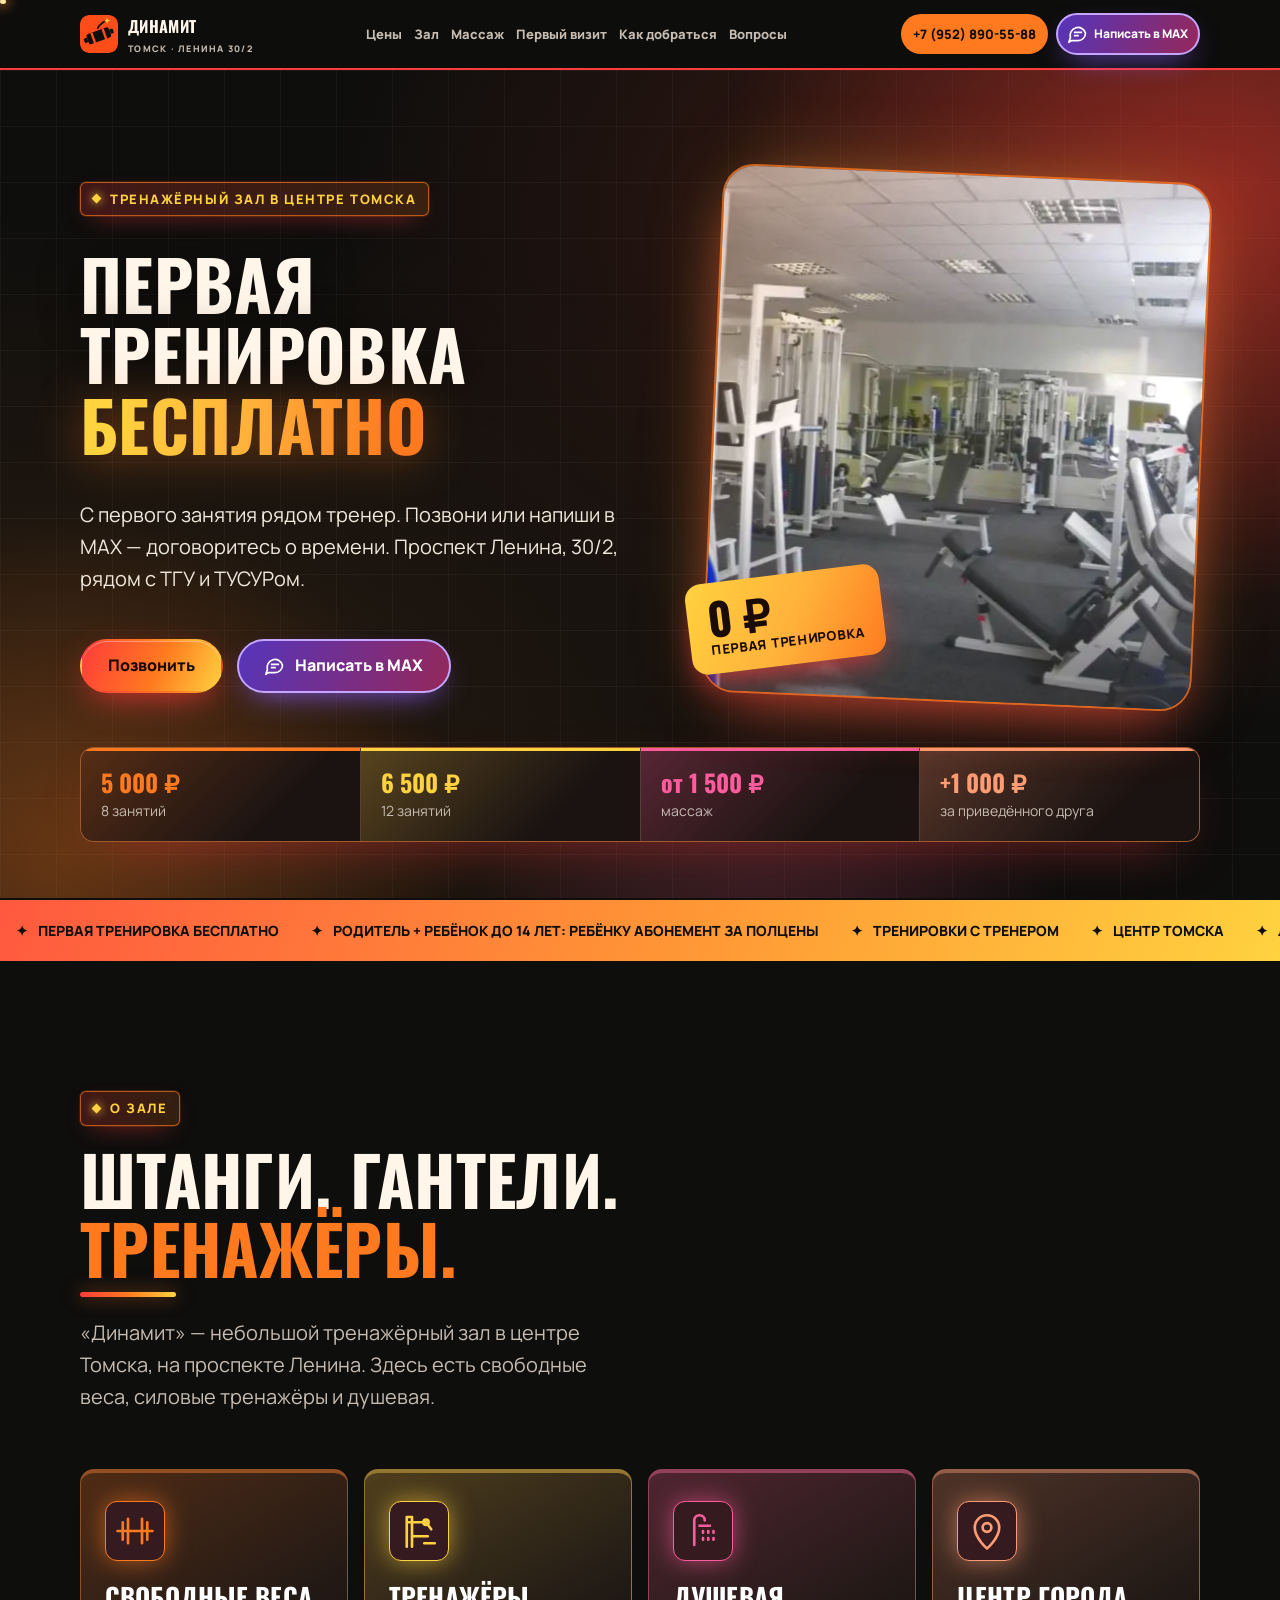
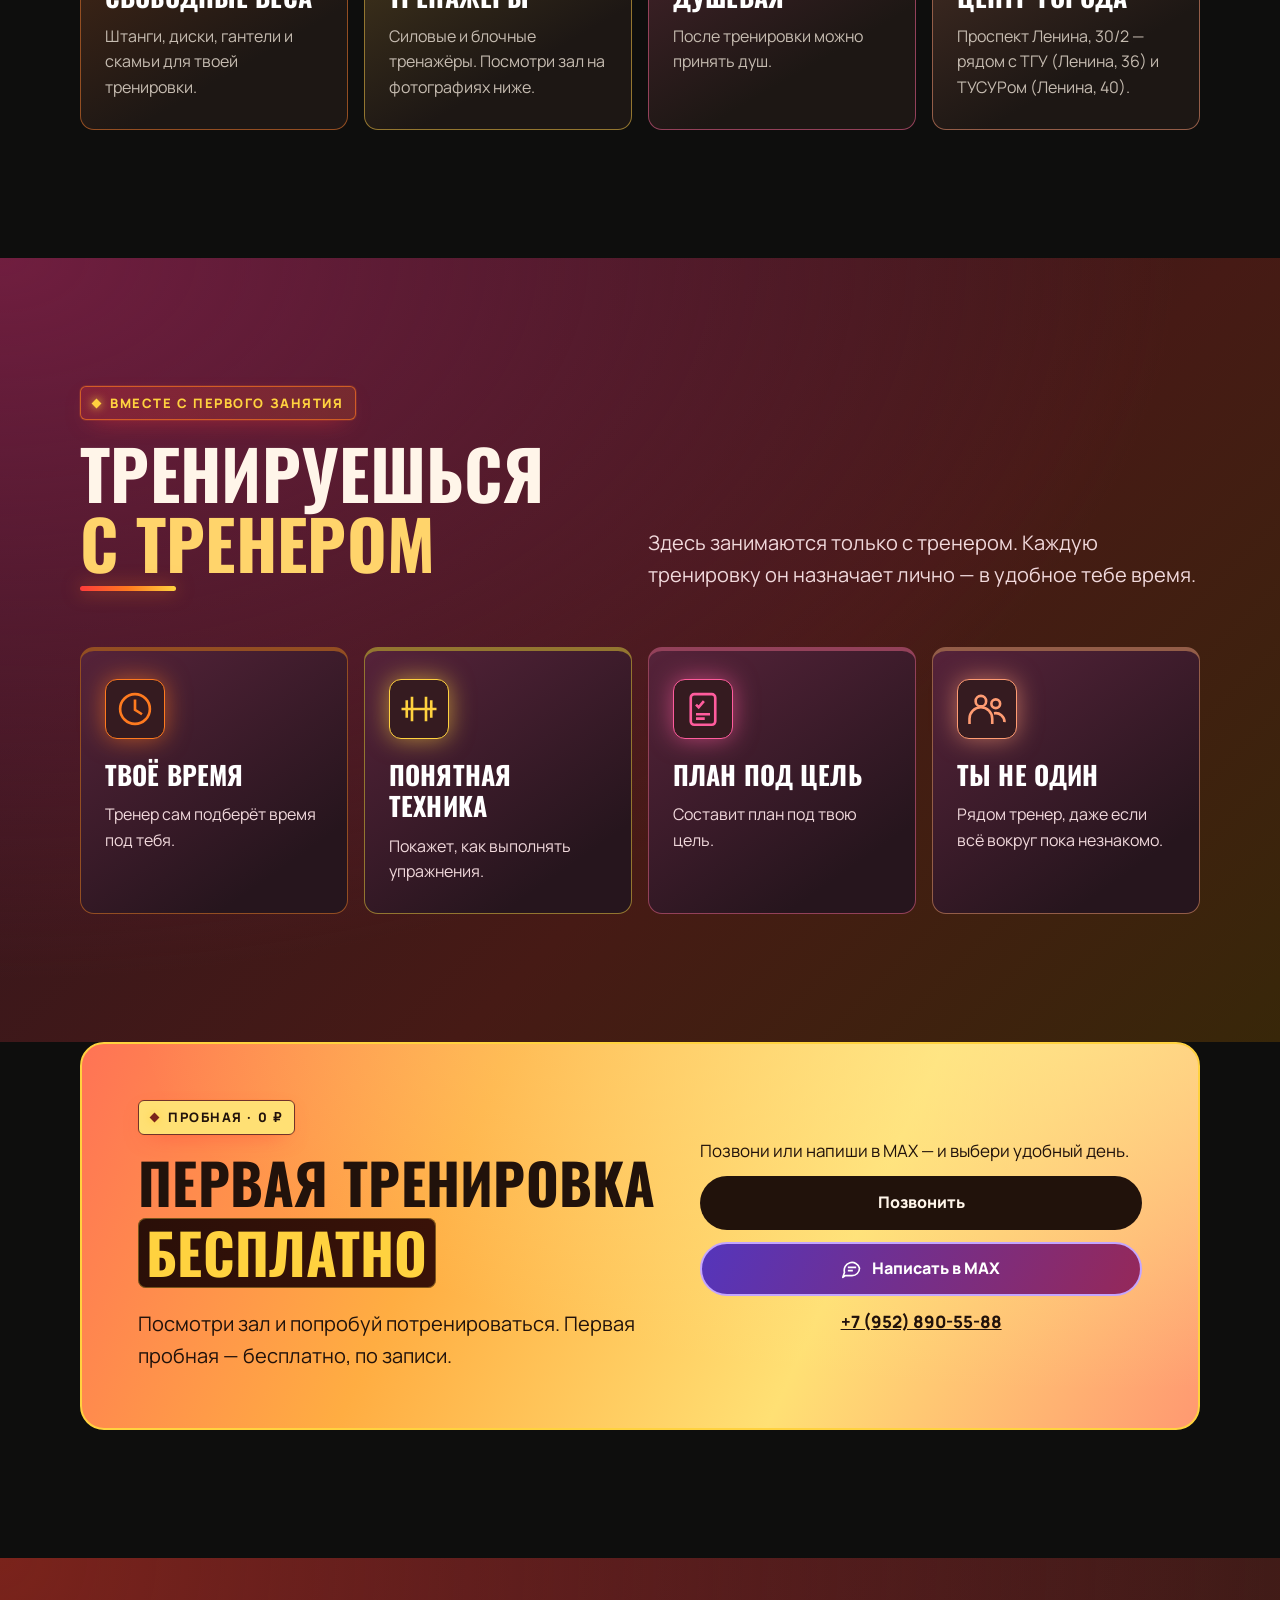
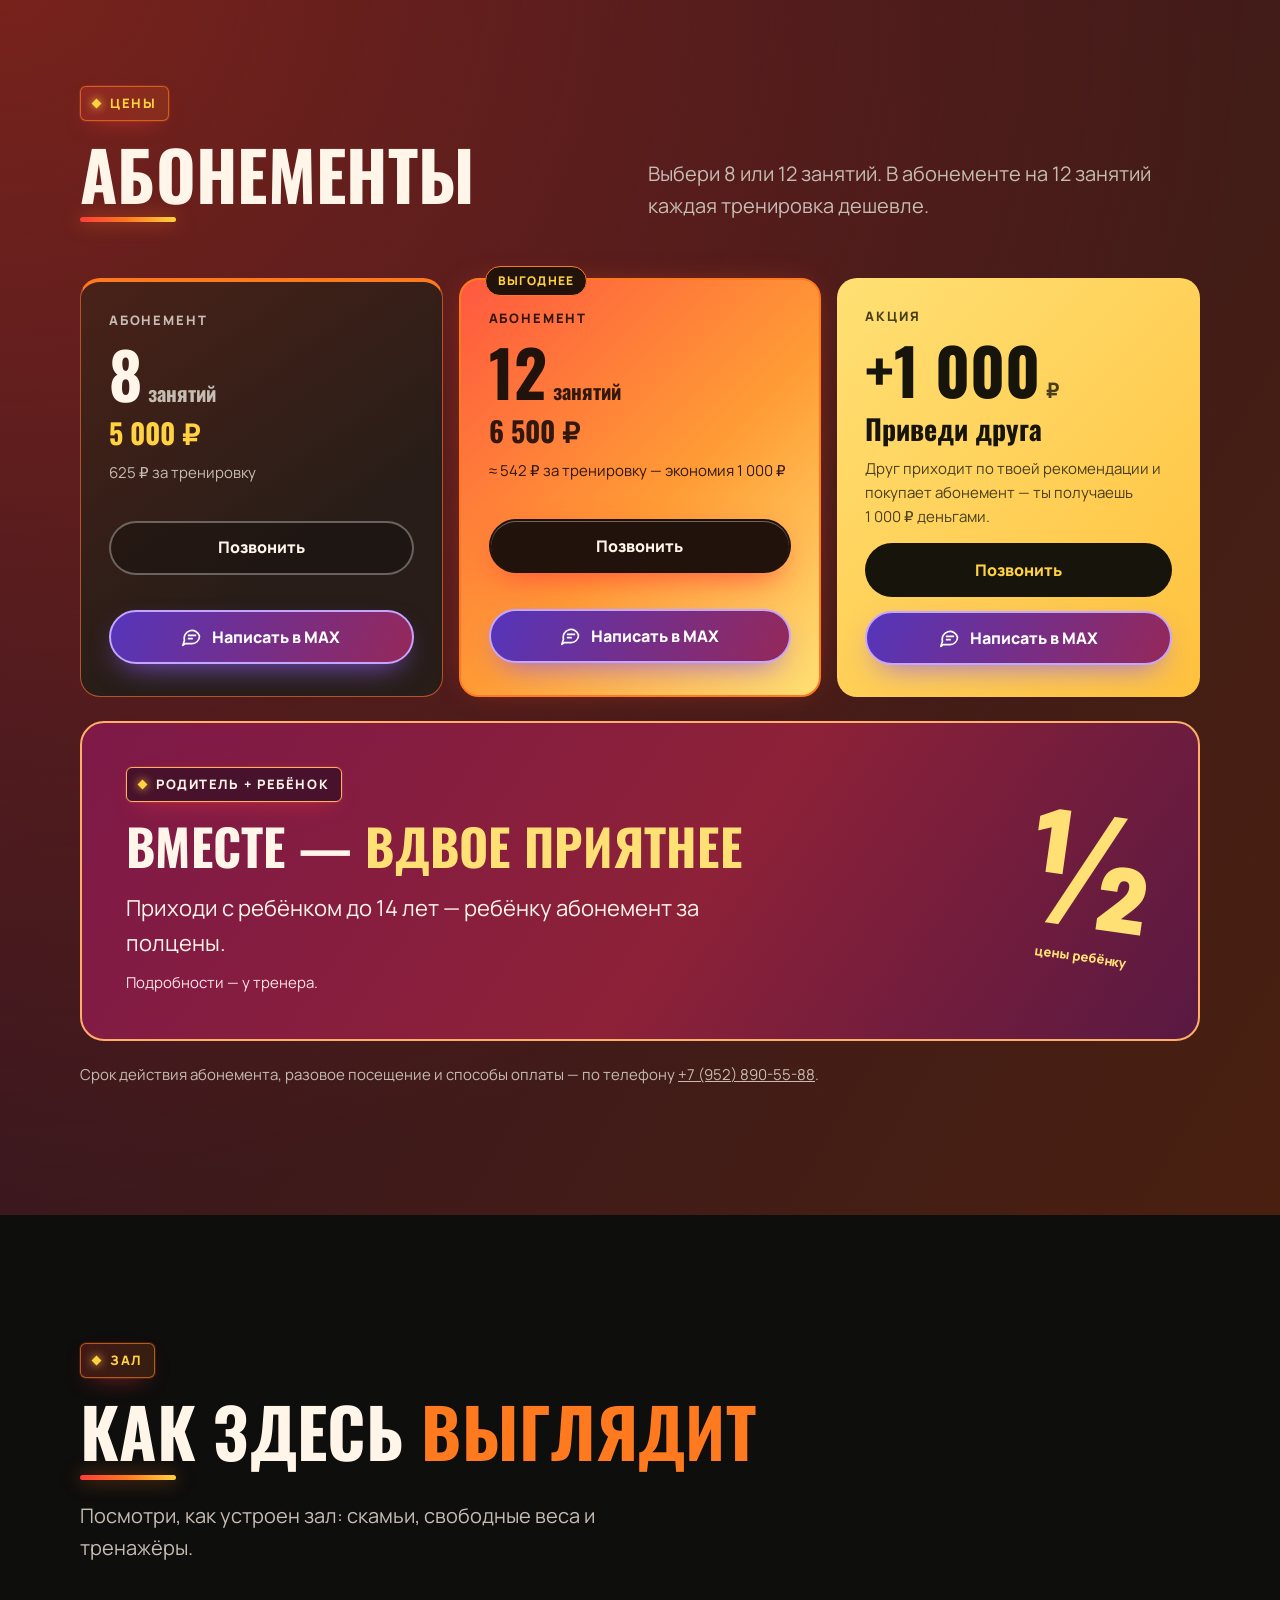
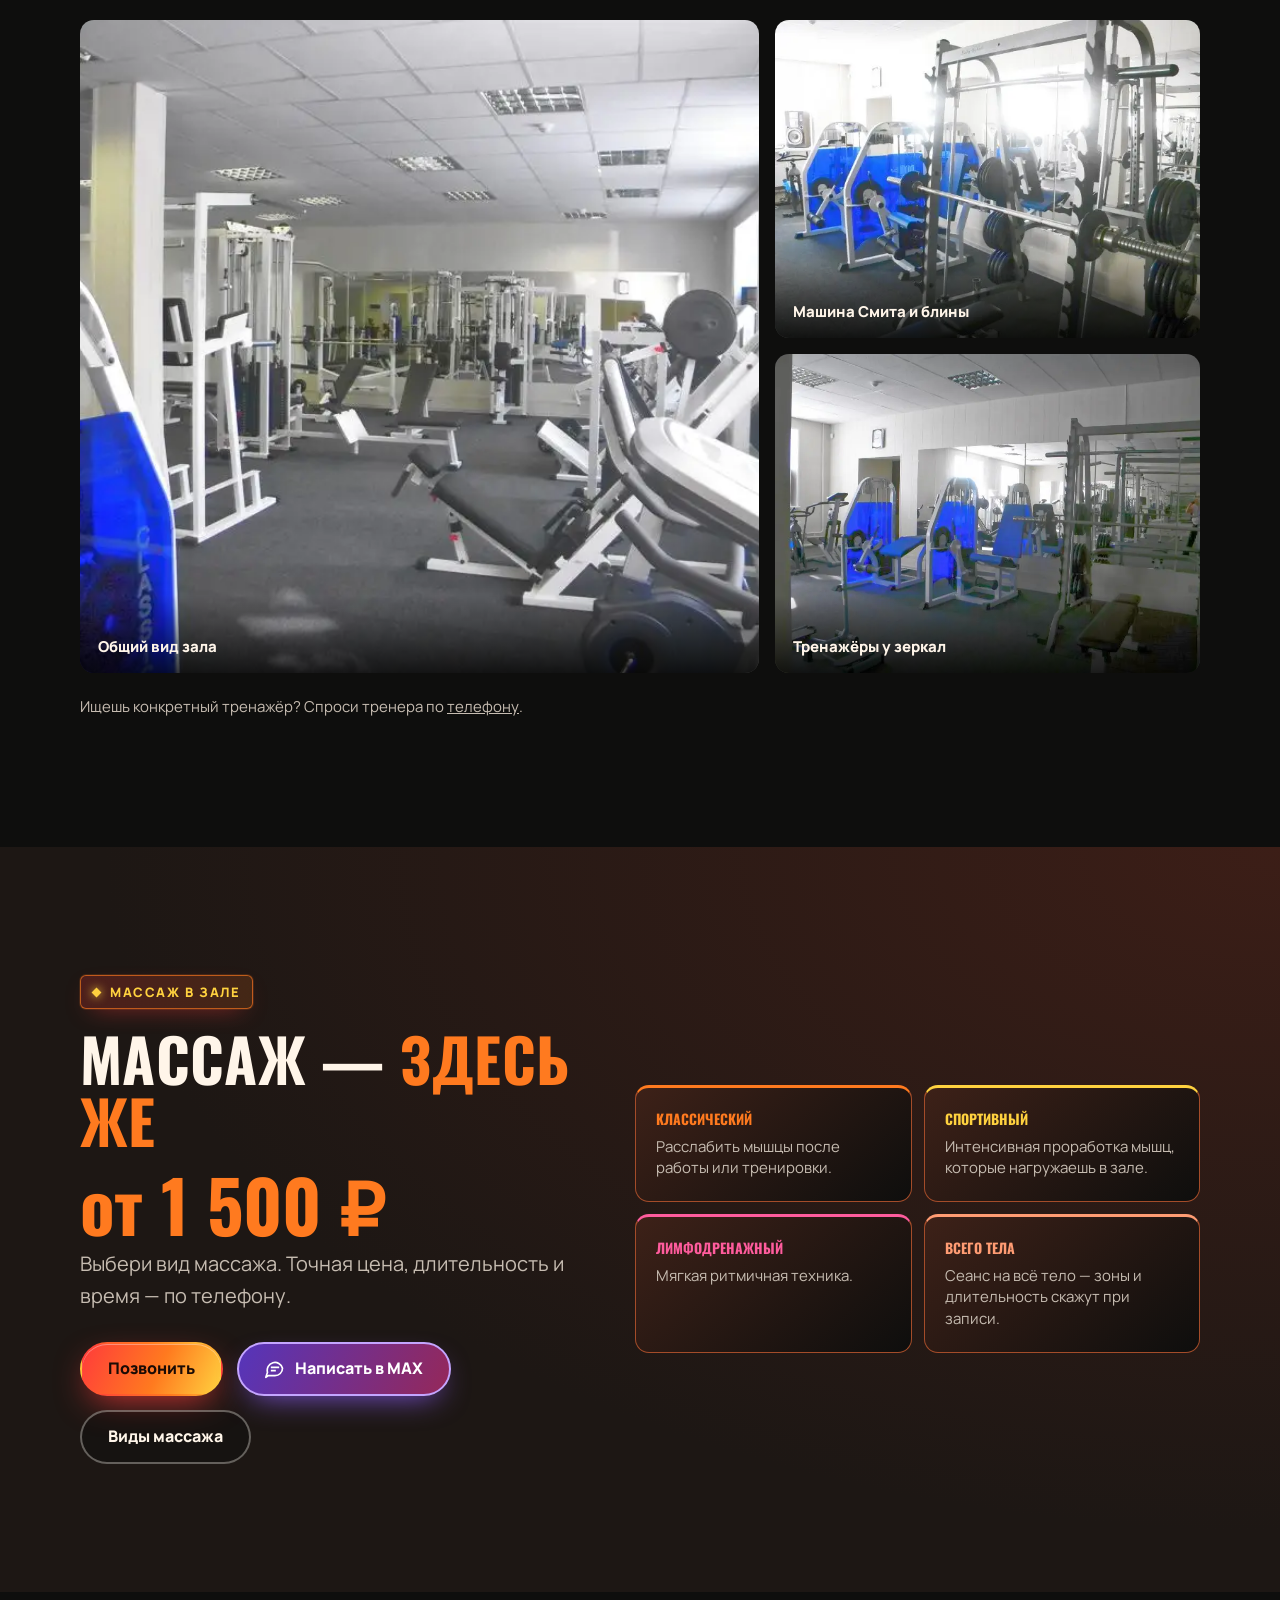
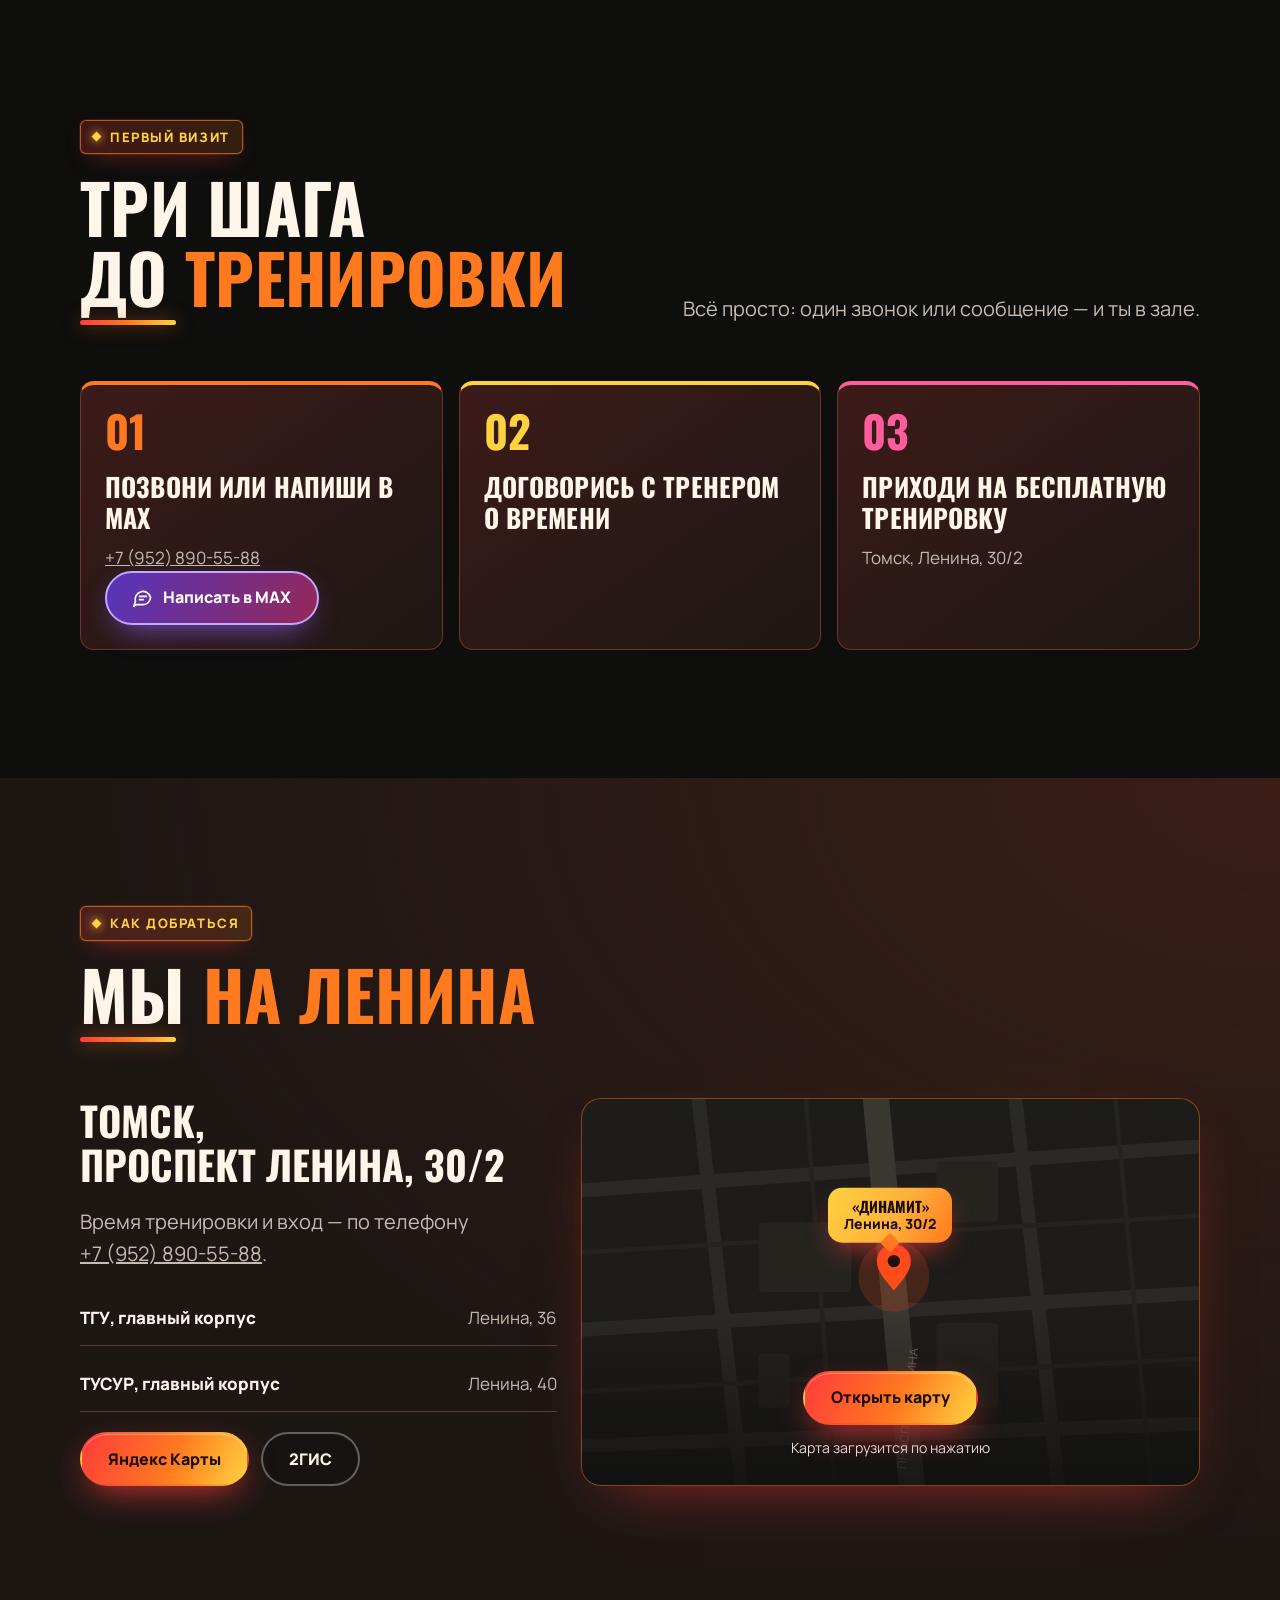
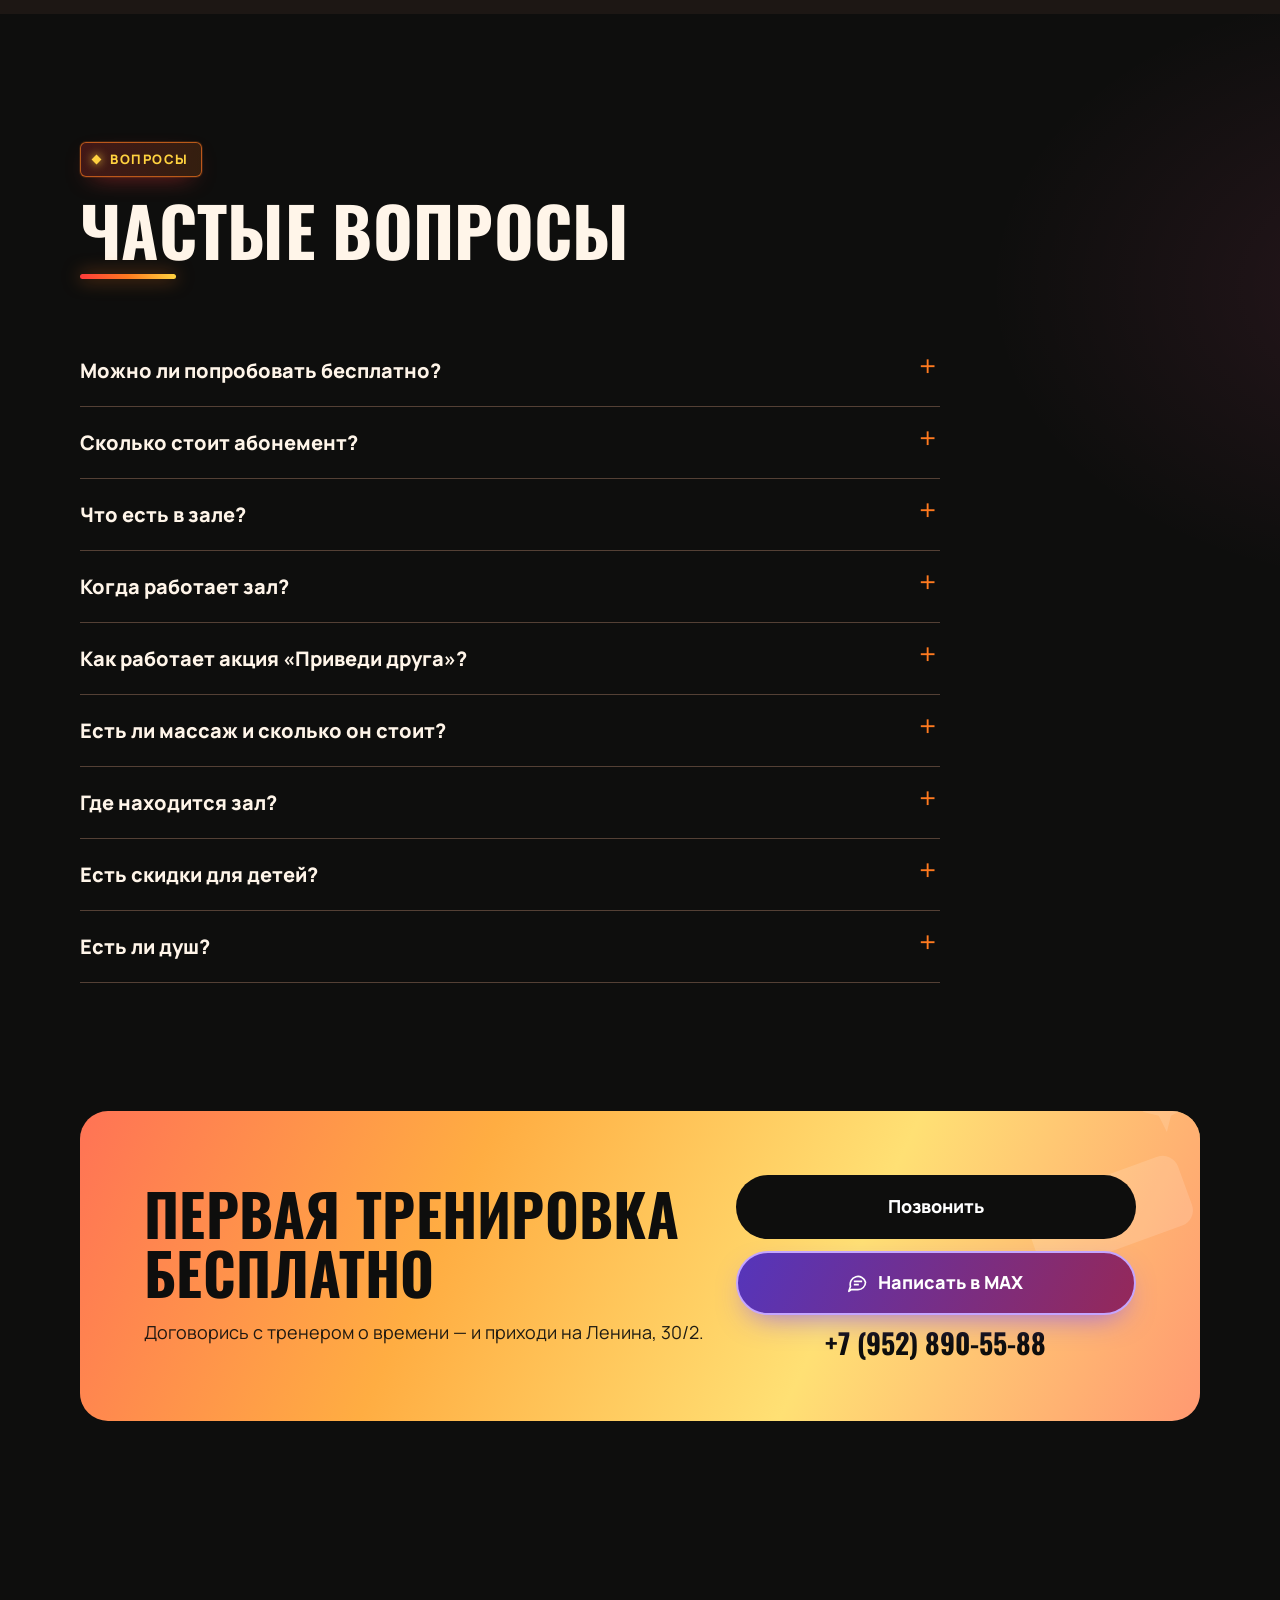
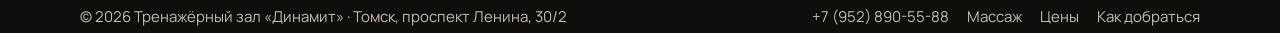
==== commit c22aae07: "Спортивный шрифт заголовков (Oswald)" ====
--- a/index.html
+++ b/index.html
@@ -21,7 +21,7 @@
 <meta property="og:image:alt" content="Динамит, Томск. Первая тренировка бесплатно. Запись: +7 (952) 890-55-88. Ленина, 30/2.">
 <meta property="og:image:width" content="1200">
 <meta property="og:image:height" content="630">
-<link rel="preload" href="assets/fonts/unbounded-cyrillic-800-normal.woff2" as="font" type="font/woff2" crossorigin>
+<link rel="preload" href="assets/fonts/oswald-cyrillic-700-normal.woff2" as="font" type="font/woff2" crossorigin>
 <link rel="preload" href="assets/img/hall-800.webp" as="image">
 <link rel="stylesheet" href="assets/style.css">
 <script type="application/ld+json">
--- a/assets/style.css
+++ b/assets/style.css
@@ -1 +1 @@
-@font-face{font-family:Unbounded;font-weight:800;font-display:optional;src:url(fonts/unbounded-cyrillic-800-normal.woff2) format('woff2');unicode-range:U+0301,U+0400-045F,U+0490-0491,U+04B0-04B1,U+2116}@font-face{font-family:Unbounded;font-weight:800;font-display:optional;src:url(fonts/unbounded-latin-800-normal.woff2) format('woff2');unicode-range:U+0000-00FF,U+2000-206F,U+20AC,U+20BD,U+2212}@font-face{font-family:Manrope;font-weight:400;font-display:optional;src:url(fonts/manrope-cyrillic-400-normal.woff2) format('woff2');unicode-range:U+0301,U+0400-045F,U+0490-0491,U+04B0-04B1,U+2116}@font-face{font-family:Manrope;font-weight:800;font-display:optional;src:url(fonts/manrope-cyrillic-800-normal.woff2) format('woff2');unicode-range:U+0301,U+0400-045F,U+0490-0491,U+04B0-04B1,U+2116}@font-face{font-family:Manrope;font-weight:400;font-display:optional;src:url(fonts/manrope-latin-400-normal.woff2) format('woff2');unicode-range:U+0000-00FF,U+2000-206F,U+20AC,U+20BD,U+2212}@font-face{font-family:Manrope;font-weight:800;font-display:optional;src:url(fonts/manrope-latin-800-normal.woff2) format('woff2');unicode-range:U+0000-00FF,U+2000-206F,U+20AC,U+20BD,U+2212}:root{--bg:#0e0e0d;--surface:#1d1714;--surface-2:#281d18;--line:#544035;--text:#fff5e9;--muted:#c6bcb1;--fire:#ff8b3d;--fire-2:#ff593f;--spark:#ffe074;--rose:#ff87b0;--display:Unbounded,'Arial Black',Impact,sans-serif;--body:Manrope,'Segoe UI',Roboto,Arial,sans-serif;--wrap:1200px;--gutter:clamp(16px,4vw,40px);--radius:14px}*,*::before,*::after{box-sizing:border-box}html{scroll-behavior:smooth;scroll-padding-top:80px;-webkit-text-size-adjust:100%}@media (prefers-reduced-motion:reduce){html{scroll-behavior:auto}*,*::before,*::after{animation:none !important;transition:none !important}}body{margin:0;background:var(--bg);color:var(--text);font:400 17px/1.6 var(--body)}body.scroll-locked{position:fixed;width:100%;overflow:hidden}img{max-width:100%;height:auto;display:block}a{color:inherit}a[href^="tel:"]:not(.btn){white-space:nowrap}h1,h2,h3{font-family:var(--display);font-weight:800;line-height:1.05;margin:0;text-transform:uppercase;letter-spacing:-0.01em}h2{font-size:clamp(28px,5.2vw,58px)}h3{font-size:clamp(18px,2vw,22px);line-height:1.2}p{margin:0}h1,h2,h3,p,b{overflow-wrap:normal;word-break:normal;hyphens:none}.wrap{max-width:var(--wrap);margin:0 auto;padding:0 var(--gutter)}.sr-only{position:absolute;width:1px;height:1px;overflow:hidden;clip:rect(0 0 0 0);white-space:nowrap}.skip{position:absolute;left:12px;top:-60px;background:var(--fire);color:var(--bg);padding:10px 14px;border-radius:8px;z-index:100}.skip:focus{top:12px}:focus-visible{outline:3px solid var(--spark);outline-offset:3px}.fire{color:var(--fire)}.kicker{display:inline-flex;align-items:center;gap:10px;font:800 13px/1.3 var(--body);letter-spacing:.12em;text-transform:uppercase;color:var(--spark);margin-bottom:18px;padding:8px 12px;border:1px solid #a44c29;border-radius:6px;background:#341b13}.kicker::before{content:'';width:7px;height:7px;flex:none;background:var(--fire);transform:rotate(45deg)}.lead{font-size:clamp(17px,1.6vw,20px);color:var(--muted);max-width:60ch}.btn{position:relative;isolation:isolate;overflow:hidden;display:inline-flex;align-items:center;justify-content:center;gap:10px;min-height:54px;padding:14px 26px;border-radius:999px;font:800 16px/1.3 var(--body);text-align:center;text-decoration:none;border:2px solid transparent;cursor:pointer;transition:transform .2s ease}.btn:active{transform:scale(.97)}.btn-fire{background:linear-gradient(115deg,var(--fire-2),var(--fire),#ffad42);color:var(--bg);box-shadow:0 10px 30px -10px rgba(255,77,26,.7)}.btn::after{content:'';position:absolute;inset:0;border-radius:inherit;z-index:-1;pointer-events:none;opacity:0;background:rgba(243,239,231,.09);transition:opacity .25s ease}.btn-fire::after{background:linear-gradient(105deg,transparent 30%,rgba(255,255,255,.4) 50%,transparent 70%);transform:translateX(-140%) skewX(-15deg);opacity:1;transition:transform .65s ease}.btn-ghost{border-color:rgba(243,239,231,.35);color:var(--text);background:rgba(14,14,13,.35)}.btn-ghost:focus-visible::after{opacity:1}@media (hover:hover){.btn:hover{transform:translateY(-2px)}.btn:active{transform:scale(.97)}.btn-fire:hover{animation:none;box-shadow:0 0 26px rgba(255,77,26,.45)}.btn-fire:hover::after{transform:translateX(140%) skewX(-15deg)}.btn-ghost:hover{box-shadow:inset 0 0 0 1px var(--text)}.btn-ghost:hover::after{opacity:1}}.btn svg{width:20px;height:20px;flex:none}.header{position:sticky;top:0;z-index:50;background:rgba(14,14,13,.96);backdrop-filter:blur(12px);-webkit-backdrop-filter:blur(12px);border-bottom:2px solid var(--fire-2)}.header .wrap{display:flex;align-items:center;gap:16px;height:68px}.header::before{content:'';position:absolute;inset:0;background:var(--bg);opacity:0;z-index:-1;transition:opacity .25s ease}.header.scrolled{box-shadow:0 6px 24px rgba(0,0,0,.35)}.header.scrolled::before{opacity:.96}.header .logo,.header-phone,.header .nav{transition:transform .25s ease}.header.scrolled .logo{transform:translateY(-3px) scale(.94);transform-origin:left center}.header.scrolled .header-phone{transform:translateY(-3px) scale(.96)}.logo{display:flex;align-items:center;gap:10px;text-decoration:none;flex:none}.logo img{width:38px;height:38px;border-radius:9px}.logo b{font:800 19px/1 var(--display);letter-spacing:.02em}.logo small{display:block;font:800 10px/1.3 var(--body);letter-spacing:.14em;color:var(--muted);margin-top:3px}.nav{display:flex;gap:22px;margin-left:auto}.nav .nav-call{display:none}.nav a{position:relative;text-decoration:none;font-weight:800;font-size:15px;color:var(--muted)}.nav a::after{content:'';position:absolute;left:0;right:0;bottom:-5px;height:2px;background:var(--fire);transform:scaleX(0);transform-origin:left;transition:transform .25s ease}.nav a:hover::after,.nav a:focus-visible::after,.nav a[aria-current]::after{transform:scaleX(1)}.nav a:hover,.nav a[aria-current]{color:var(--text)}.header-phone{font-weight:800;text-decoration:none;white-space:nowrap;padding:10px 12px;border-radius:999px;background:var(--fire);color:var(--bg);font-size:13px}.menu-btn{display:none;margin-left:auto;width:46px;height:46px;border:1px solid var(--line);border-radius:12px;background:transparent;color:var(--text);cursor:pointer}.menu-btn span,.menu-btn span::before,.menu-btn span::after{display:block;width:20px;height:2px;background:currentColor;margin:0 auto;position:relative;content:'';transition:transform .2s}.menu-btn span::before{position:absolute;top:-6px}.menu-btn span::after{position:absolute;top:6px}.menu-btn[aria-expanded="true"] span{background:transparent}.menu-btn[aria-expanded="true"] span::before{transform:translateY(6px) rotate(45deg)}.menu-btn[aria-expanded="true"] span::after{transform:translateY(-6px) rotate(-45deg)}@media (max-width:1100px){.menu-btn{display:block}.header-phone{display:inline-flex}.nav{display:none;position:absolute;left:0;right:0;top:68px;flex-direction:column;gap:0;background:var(--bg);border-bottom:1px solid var(--line);padding:8px var(--gutter) 20px}.nav.open{display:flex}.nav{max-height:calc(100dvh - 68px);overflow-y:auto;overscroll-behavior:contain}.nav a::after{bottom:7px}.nav a{padding:14px 0;font-size:18px;border-bottom:1px solid var(--line);color:var(--text)}}@media (min-width:761px) and (max-width:1100px){.menu-btn{order:3;margin-left:0}.header-phone{margin-left:auto}}@media (max-width:760px){.header-phone{display:none}}@media (max-width:1100px){.nav .nav-call{display:block;color:var(--spark)}}.hero{position:relative;min-height:min(92vh,860px);display:flex;align-items:flex-end;overflow:hidden;isolation:isolate}.hero-photo{position:absolute;inset:0;z-index:-2}.hero-photo img{width:100%;height:100%;object-fit:cover;object-position:50% 60%}.hero::before{content:'';position:absolute;inset:0;z-index:-1;background:radial-gradient(65% 85% at 100% 10%,rgba(214,38,40,.5),transparent 80%),linear-gradient(180deg,rgba(14,14,13,.88),rgba(14,14,13,.86) 55%,var(--bg))}.hero .wrap{width:100%;padding-top:80px;padding-bottom:56px}.hero h1{font-size:clamp(34px,6.2vw,76px);max-width:20ch;text-shadow:0 4px 40px rgba(0,0,0,.5)}.hero h1 em{display:block;font-style:normal;color:var(--spark)}.hero .lead{color:#ddd6ca;margin-top:22px}.hero-actions{display:flex;flex-wrap:wrap;gap:14px;margin-top:30px}.hero-facts{display:grid;grid-template-columns:repeat(4,1fr);gap:1px;margin-top:48px;background:var(--line);border:1px solid var(--line);border-radius:var(--radius);overflow:hidden}.hero-facts div{background:linear-gradient(120deg,#442017,#211713);padding:18px 20px;border-top:3px solid var(--fire-2)}.hero-facts b{display:block;font:800 clamp(18px,2vw,24px)/1.1 var(--display)}.hero-facts>div>span{font-size:14px;color:var(--muted)}@media (max-width:760px){.hero{min-height:0}.hero .wrap{padding-top:32px;padding-bottom:36px}.hero .kicker{font-size:11px;letter-spacing:.1em;line-height:1.4;margin-bottom:14px}.hero h1{font-size:clamp(30px,8.3vw,54px)}.hero .lead{margin-top:16px}.hero-actions{margin-top:22px;gap:10px}.hero-facts{grid-template-columns:1fr 1fr;margin-top:28px}.hero-facts div{padding:16px 12px}.hero-actions .btn{flex:1 1 100%}}.section{padding:clamp(72px,10vw,128px) 0}.section-head{display:flex;flex-wrap:wrap;align-items:flex-end;justify-content:space-between;gap:20px 40px;margin-bottom:clamp(32px,5vw,56px);padding-left:18px;border-left:4px solid var(--fire-2)}.section-head .lead{max-width:46ch}.section-head>div{min-width:0;max-width:100%}.alt{background:radial-gradient(ellipse at 100% 0,#3c1e17,transparent 65%),var(--surface)}.ticker{background:linear-gradient(110deg,#ff593f,#ff9835 55%,var(--spark));color:var(--bg);border-block:2px solid #0e0e0d;position:relative}.ticker div{display:flex;flex-wrap:wrap;align-items:center;justify-content:center;gap:10px 28px;max-width:var(--wrap);margin:auto;padding:20px var(--gutter);font:800 14px/1.5 var(--body);text-transform:uppercase}.ticker span{display:flex;align-items:center;gap:10px}.ticker span::before{content:'✦'}@media (max-width:560px){.ticker div{display:grid;justify-content:start;gap:8px;padding-block:22px}}.hero-facts>div:nth-child(2),.feature:nth-child(2),.type:nth-child(2),.massage-list>div:nth-child(2){--accent:var(--spark)}.hero-facts>div:nth-child(3),.feature:nth-child(3),.type:nth-child(3),.massage-list>div:nth-child(3){--accent:var(--rose)}.hero-facts>div:nth-child(4),.feature:nth-child(4),.type:nth-child(4),.massage-list>div:nth-child(4){--accent:#ff9c73}.hero-facts>div{border-top-color:var(--accent,var(--fire));background:linear-gradient(125deg,#4c1923,#211713)}.hero-facts b{color:var(--accent,var(--fire))}.features{display:grid;grid-template-columns:repeat(4,1fr);gap:16px}.feature{background:linear-gradient(145deg,#3d2118,var(--surface) 65%);border:1px solid #805041;border-top:4px solid var(--accent,var(--fire));border-radius:var(--radius);padding:28px 24px;display:flex;flex-direction:column;gap:12px}.feature svg{width:60px;height:60px;padding:8px;color:var(--accent,var(--fire));margin-bottom:8px;background:#351b20;border:1px solid var(--accent,var(--fire));border-radius:12px}.feature p{color:var(--muted);font-size:16px}@media (max-width:960px){.features{grid-template-columns:1fr 1fr}}@media (max-width:560px){.features{grid-template-columns:1fr}}#prices{background:radial-gradient(ellipse at 0 0,#7a231b,transparent 70%),linear-gradient(120deg,#331325,#492010)}.prices{display:grid;grid-template-columns:1fr 1fr 1fr;gap:16px;align-items:stretch}.price{position:relative;background:linear-gradient(145deg,#492218,var(--surface-2) 65%);border:1px solid #b6532c;border-top:4px solid var(--fire);border-radius:20px;padding:32px 28px;display:flex;flex-direction:column;gap:14px}.price .label{font:800 13px/1 var(--body);letter-spacing:.14em;text-transform:uppercase;color:var(--muted)}.price .num{font:800 clamp(44px,5vw,64px)/1 var(--display)}.price .num small{font-size:.32em;margin-left:6px;color:var(--muted);text-transform:lowercase}.price .cost{font:800 28px/1 var(--display);color:var(--spark)}.price .per{color:var(--muted);font-size:15px}.price .btn{margin-top:auto}.price.best{border:2px solid var(--fire);background:linear-gradient(135deg,#ff593f,#ff9c35 55%,#ffe074);color:#21120b}.price.best .label,.price.best .num small,.price.best .per,.price.best .cost{color:#32170e}.price.best .btn{background:#21120b;color:#fff5e9}.price.best .badge{background:#21120b;color:var(--spark);border:1px solid var(--fire)}.price.best:focus-visible{outline-color:#21120b}.badge{position:absolute;top:-14px;left:24px;background:var(--fire);color:var(--bg);font:800 12px/1 var(--body);letter-spacing:.1em;text-transform:uppercase;padding:8px 12px;border-radius:999px}.price.friend{background:linear-gradient(135deg,#ffe074,#ffc13d);color:#17140c;border:0}.price.friend .label,.price.friend .per{color:#4a3f1c}.price.friend .num small{color:#4a3f1c}.price.friend:focus-visible{outline-color:var(--bg)}.price.friend .cost{color:#17140c}.price.friend .btn{background:#17140c;color:var(--spark)}.note{margin-top:22px;color:var(--muted);font-size:15px}@media (max-width:960px){.prices{grid-template-columns:1fr}}.gallery{display:grid;grid-template-columns:1.6fr 1fr;grid-template-rows:auto auto;gap:16px}.gallery figure{margin:0;position:relative;border-radius:var(--radius);overflow:hidden;background:var(--surface-2)}.gallery figure:first-child{grid-row:span 2}.gallery button{display:block;cursor:zoom-in;width:100%;height:100%;padding:0;border:0;background:transparent}.gallery button:focus-visible{outline-offset:-5px}.gallery img{width:100%;height:100%;object-fit:cover;aspect-ratio:4 / 3;transition:transform .4s}.gallery button:hover img{transform:scale(1.03)}.gallery figcaption{position:absolute;left:0;right:0;bottom:0;padding:40px 18px 14px;background:linear-gradient(transparent,rgba(0,0,0,.78));font-weight:800;font-size:15px;pointer-events:none}@media (max-width:760px){.gallery{grid-template-columns:1fr}.gallery figure:first-child{grid-row:auto}}.lightbox{border:0;padding:64px 10px 16px;background:#0e0e0d;color:var(--text);width:min(96vw,1400px);max-height:96dvh;border-radius:14px}.lightbox::backdrop{background:rgba(0,0,0,.9)}.lightbox img{height:min(48dvh,700px);width:100%;object-fit:contain;margin:0 auto;border-radius:10px;touch-action:pan-y pinch-zoom}.lightbox p{color:#ddd;text-align:center;margin-top:10px}.lightbox button{width:48px;height:48px;border-radius:50%;border:1px solid var(--muted);background:var(--surface-2);color:var(--text);font-size:26px;cursor:pointer}.lightbox .lightbox-close{position:absolute;top:8px;right:10px}.lightbox-controls{display:flex;align-items:center;justify-content:center;gap:24px;margin-top:12px}.lightbox-count{min-width:48px;text-align:center}body:has(.lightbox[open]) .dock{visibility:hidden}.lightbox-book{display:flex;width:max-content;margin:12px auto 0}.massage{display:grid;grid-template-columns:minmax(0,1fr) minmax(0,1.15fr);gap:clamp(32px,5vw,64px);align-items:center}.massage h2{font-size:clamp(28px,4.2vw,50px)}.massage-list{display:grid;grid-template-columns:repeat(auto-fit,minmax(min(100%,260px),1fr));gap:12px}.massage-list div{border:1px solid #a44c29;border-top:3px solid var(--accent,var(--fire));border-radius:var(--radius);padding:22px 20px;background:linear-gradient(140deg,#3d2118,var(--bg));min-width:0}.massage-list b{display:block;font:800 14px/1.25 var(--display);text-transform:uppercase;margin-bottom:0;color:var(--accent,var(--fire))}.massage-list span{display:block;margin-top:8px;font-size:15px;line-height:1.45;color:var(--muted)}.big-price{white-space:nowrap;font:800 clamp(44px,5.6vw,80px)/1 var(--display);color:var(--fire);margin:18px 0 8px}@media (max-width:860px){.massage{grid-template-columns:1fr}}.steps{display:grid;grid-template-columns:repeat(3,1fr);gap:16px;counter-reset:step}.step{--accent:var(--fire);border:1px solid #71332a;border-top:4px solid var(--accent);border-radius:var(--radius);padding:24px;background:linear-gradient(145deg,#3c1b19,var(--surface));min-width:0}.step:nth-child(2){--accent:var(--spark)}.step:nth-child(3){--accent:var(--rose)}.step::before{counter-increment:step;content:'0' counter(step);display:block;font:800 44px/1 var(--display);color:var(--accent);margin-bottom:18px}.step p{color:var(--muted);margin-top:10px}@media (max-width:760px){.steps{grid-template-columns:1fr}}.where{display:grid;grid-template-columns:1fr 1.3fr;gap:24px;align-items:stretch}.where-info{display:flex;flex-direction:column;gap:20px}.address{font:800 clamp(26px,3.4vw,40px)/1.1 var(--display);text-transform:uppercase}.near{display:grid;gap:10px}.near div{display:flex;justify-content:space-between;gap:12px;padding:14px 0;border-bottom:1px solid var(--line)}.near span{color:var(--muted)}.where-actions{display:flex;flex-wrap:wrap;gap:12px;margin-top:auto}.map{position:relative;border-radius:20px;overflow:hidden;min-height:380px;background:#1d1c19 url(img/map.svg) center / cover no-repeat;border:1px solid var(--line)}.map iframe{position:absolute;inset:0;width:100%;height:100%;border:0}.map-load{position:absolute;inset:0;display:flex;flex-direction:column;align-items:center;justify-content:center;gap:12px;text-align:center;padding:20px}.map-load small{color:var(--muted)}@media (max-width:860px){.where{grid-template-columns:1fr}.map{min-height:320px}}.faq{max-width:860px}.faq details{border-bottom:1px solid var(--line)}.faq details[open]{border-bottom-color:var(--fire);background:#291a14}.faq summary{list-style:none;cursor:pointer;padding:22px 48px 22px 0;position:relative;font:800 clamp(17px,2vw,20px)/1.35 var(--body)}.faq summary::-webkit-details-marker{display:none}.faq summary::after{content:'+';position:absolute;right:4px;top:16px;font:400 30px/1 var(--body);color:var(--fire);transition:transform .2s}.faq details[open] summary::after{transform:rotate(45deg)}.faq details p{padding:0 0 22px;color:var(--muted);max-width:70ch}.cta{position:relative;overflow:hidden;background:linear-gradient(120deg,#ff593f,#ff9835 60%,var(--spark));color:var(--bg);border-radius:28px;padding:clamp(24px,5vw,64px);display:grid;grid-template-columns:minmax(0,1.4fr) minmax(0,1fr);gap:32px;align-items:center}.cta h2{font-size:clamp(26px,4vw,48px)}.cta-offer{display:inline-block}.cta p{margin-top:16px;font-size:18px;opacity:.92}.cta .btn{background:#0e0e0d;color:#fff;width:100%;min-height:64px;font-size:18px}.cta-phone{display:block;text-align:center;margin-top:14px;font:800 clamp(20px,2.4vw,28px)/1 var(--display);text-decoration:none}.cta:focus-visible{outline-color:var(--bg)}.cta svg.cta-art{position:absolute;right:-40px;top:-40px;width:260px;opacity:.14;pointer-events:none}@media (max-width:860px){.cta{grid-template-columns:1fr}}.footer{padding:56px 0 120px;color:var(--muted);font-size:15px}.footer .wrap{display:flex;flex-wrap:wrap;justify-content:space-between;gap:24px}.footer a{text-decoration:none}.footer a:hover{color:var(--text)}.footer-links{display:flex;flex-wrap:wrap;gap:18px}.dock{display:none}@media (max-width:760px){.dock{display:grid;grid-template-columns:minmax(0,1fr) auto;gap:8px;position:fixed;left:10px;right:10px;bottom:max(10px,env(safe-area-inset-bottom));z-index:40;padding:8px;background:rgba(24,24,22,.96);backdrop-filter:blur(10px);-webkit-backdrop-filter:blur(10px);border:1px solid var(--fire);border-radius:28px;box-shadow:0 10px 40px rgba(0,0,0,.5)}.dock .btn{min-height:50px;padding:10px 16px;font-size:15px;white-space:nowrap}.footer{padding-bottom:calc(132px + env(safe-area-inset-bottom))}html{scroll-padding-bottom:calc(110px + env(safe-area-inset-bottom))}.menu-open .dock{visibility:hidden}}.page-hero{padding:clamp(80px,12vw,150px) 0 clamp(40px,6vw,70px);background:radial-gradient(70% 90% at 100% 0%,#552418,transparent 75%)}.page-hero h1{font-size:clamp(30px,6.6vw,80px);max-width:18ch}.page-hero .lead{margin-top:20px}.crumbs{font-size:14px;color:var(--muted);margin-bottom:26px}.crumbs a{text-decoration:none}.crumbs a:hover{color:var(--text)}.types{display:grid;grid-template-columns:1fr 1fr;gap:16px}.type{background:linear-gradient(140deg,#3d2118,var(--surface) 65%);border:1px solid #a44c29;border-top:4px solid var(--accent,var(--fire));border-radius:20px;padding:30px 28px}.type h2{font-size:clamp(19px,2.2vw,28px);margin-bottom:14px}@media (max-width:760px){.types{grid-template-columns:1fr}}.trial-section{padding-top:0}.trial-offer{border:2px solid var(--spark);border-radius:24px;padding:clamp(24px,5vw,56px);background:linear-gradient(120deg,#ff593f,#ff9b35 60%,#ffe074);color:#21120b;display:grid;grid-template-columns:minmax(0,1.2fr) minmax(0,1fr);gap:32px;align-items:center}.trial-offer .fire,.trial-offer .lead{color:#21120b}.trial-offer .fire{display:inline-block;background:#21120b;color:var(--spark);padding:5px 8px 8px;margin-top:8px;border-radius:8px}.trial-offer .kicker{color:#21120b;background:#ffe074;border-color:#71332a}.trial-offer .kicker::before{background:#7a231b}.trial-offer .btn{background:#21120b;color:#fff5e9;box-shadow:none}.trial-offer:focus-visible{outline-color:#21120b}.trial-offer h2{font-size:clamp(26px,4vw,46px)}.trial-offer .lead{margin-top:20px}.trial-booking{display:grid;gap:18px}.trial-phone{text-align:center;font-weight:800}.trial-note{padding:24px;border:1px solid var(--fire);border-radius:var(--radius);color:var(--text)}@media (max-width:860px){.trial-offer{grid-template-columns:1fr}}@media (max-width:400px){.page-hero h1{font-size:28px}.type{padding-inline:20px}.type h2{font-size:16px}.trial-offer h2{font-size:25px}.step h3{font-size:17px}}.feature,.price,.type,.massage-list>div{transition:transform .25s ease}.price.best{box-shadow:0 0 32px -14px rgba(255,77,26,.6)}@media (hover:hover){.feature:hover,.price:hover,.type:hover,.massage-list>div:hover{transform:translateY(-4px);box-shadow:0 0 0 1px rgba(255,122,46,.65),0 14px 32px rgba(0,0,0,.25)}.price.best:hover{box-shadow:0 0 0 1px var(--fire),0 0 36px -8px rgba(255,77,26,.6)}}@media (prefers-reduced-motion:reduce){.btn,.feature,.price,.type,.massage-list>div,.header .logo,.header-phone,.gallery img{transform:none !important}}@media print{*,*::before,*::after{animation:none !important;transition:none !important}.reveal{opacity:1 !important;transform:none !important}.header,.dock,.ticker,.lightbox,.map-load{display:none !important}body,.alt,.feature,.price,.type,.trial-offer,.cta{background:#fff;color:#000}.lead,.note,.feature p,.price .per,.type p{color:#333}.section{padding-block:24px}.hero{min-height:0}.hero-photo,.hero::before{display:none}.hero .lead{color:#333}}.call-dialog{border:0;padding:32px 28px 26px;width:min(92vw,480px);box-sizing:border-box;overflow-x:hidden;border-radius:22px;color:var(--text);text-align:center;background:radial-gradient(120% 90% at 50% 0%,rgba(255,139,61,.28),transparent 60%),#1a1512;box-shadow:0 0 0 1px rgba(255,139,61,.45),0 30px 80px rgba(0,0,0,.6)}.call-dialog::backdrop{background:rgba(8,6,5,.72);backdrop-filter:blur(4px)}.call-kicker{margin:0 0 10px;font-weight:700;letter-spacing:.14em;text-transform:uppercase;font-size:13px;color:var(--fire)}.call-number{display:block;font:800 clamp(20px,4.6vw,28px)/1.15 var(--display);color:#fff;text-decoration:none;white-space:nowrap}.call-hint{margin:12px 0 22px;color:rgba(255,245,233,.75);font-size:15px}.call-actions{display:flex;gap:10px;justify-content:center;flex-wrap:wrap}.btn.btn-max,.price .btn.btn-max{color:#fff;background:linear-gradient(115deg,#5535bb,#952859);border-color:#c4a5ff}.header-contacts{display:flex;align-items:center;gap:8px;margin-left:auto;flex:none}.header-max{font-size:13px;min-height:42px;padding:8px 12px;gap:6px}.nav .nav-max{display:none}.nav{gap:16px}.trial-booking>.btn,.cta>div>.btn{width:100%}.trial-booking{gap:12px}.cta>div>.btn + .btn{margin-top:12px}.lightbox>.btn-max{display:flex;width:max-content;margin:10px auto 0}.max-dialog .call-kicker{font:800 17px/1.4 var(--body);letter-spacing:.03em;color:#e1caff}.max-dialog .call-actions .btn{width:100%}.max-dialog .max-close{min-height:44px}.max-dialog:target:not([open]){display:block;position:fixed;inset:0;margin:auto;height:max-content;max-height:90dvh;z-index:100;box-shadow:0 0 0 100vmax #080605e8}@media (max-width:1100px){.header-contacts{order:2}.menu-btn{order:3;margin-left:0}.nav .nav-max{display:inline-flex;align-self:flex-start;margin-top:12px;padding:12px 18px;font-size:16px;color:#fff}}@media (min-width:1101px) and (max-width:1440px){.nav{gap:12px}.nav a{font-size:13px}.logo b{font-size:16px}.logo small{font-size:9px}.header .wrap{gap:12px}.header-max{font-size:12px;padding-inline:10px}}@media (max-width:760px){.header-contacts{display:none}.menu-btn{margin-left:auto}.dock{grid-template-columns:.85fr 1.15fr}.dock .btn{padding-inline:8px;font-size:14px;gap:6px}.dock .btn svg{width:18px;height:18px}.hero-actions .btn{min-height:50px}}.coach-section{background:radial-gradient(ellipse at 0 0,#701e3f,transparent 65%),linear-gradient(135deg,#2f1422,#461a15 60%,#382709)}.coach-section .feature{background:linear-gradient(145deg,#56233a,#26151d 80%)}.coach-section .lead,.coach-section .feature p{color:#f1d9dc}.coach-section h2 .fire{color:#ffd46b}.family-offer{display:grid;grid-template-columns:minmax(0,1fr) auto;gap:24px;align-items:center;margin-top:24px;padding:clamp(24px,4vw,44px);border:2px solid #ffad68;border-radius:24px;background:linear-gradient(125deg,#7e1948,#8d2138 55%,#591942);color:#fff5e9}.family-offer h2{font-size:clamp(24px,3.4vw,40px)}.family-offer h2 span{color:#ffe074}.family-offer p{font-size:clamp(18px,2vw,22px);margin-top:20px;max-width:48ch}.family-offer .family-note{font-size:15px;margin-top:10px;color:#ffe2e5}.family-mark{font:800 clamp(72px,11vw,144px)/1 var(--display);color:#ffe074;text-align:center;transform:rotate(8deg)}.family-mark small{display:block;font:800 13px/1.5 var(--body);margin-top:12px}.family-offer .kicker{color:#fff5e9;background:#48112c;border-color:#ffad68}.trial-offer,.cta{background:linear-gradient(115deg,#ff7355,#ffad42,#ffe074,#ff9971);background-size:250% 250%}@media (max-width:560px){.family-offer{grid-template-columns:1fr}.family-mark{font-size:80px;justify-self:end}}.motion-ready .reveal{transition:opacity .6s ease var(--reveal-delay,0s),transform .6s ease var(--reveal-delay,0s)}.motion-ready .reveal:not(.in){opacity:0;transform:translateY(22px)}@media (hover:hover){.motion-ready .reveal.in:hover{transition-duration:.25s;transition-delay:0s}}@keyframes icon-pop{0%{transform:scale(.9);opacity:.4}65%{transform:scale(1.04);opacity:1}100%{transform:none;opacity:1}}@keyframes button-shine{0%,76%{transform:translateX(-150%) skewX(-15deg);opacity:0}78%{opacity:.7}94%,100%{transform:translateX(150%) skewX(-15deg);opacity:0}}@keyframes ticker-flow{to{transform:translateX(-50%)}}.ticker{overflow:hidden}.ticker .ticker-track,.ticker .ticker-group{max-width:none;padding:0;margin:0}.ticker .ticker-track{display:flex;gap:0;flex-wrap:wrap}.ticker .ticker-group{display:flex;flex-wrap:wrap;gap:12px 32px;justify-content:center;padding:18px var(--gutter);width:100%}.ticker-group[aria-hidden]{display:none !important}@media (prefers-reduced-motion:no-preference){.ticker-ready .ticker-track{width:max-content;flex-wrap:nowrap;animation:ticker-flow 42s linear infinite}.ticker-ready .ticker-group{display:flex !important;width:auto;flex-wrap:nowrap;padding:20px 16px;gap:32px;flex:none}.ticker-ready span{white-space:nowrap}.ticker:hover .ticker-track{animation-play-state:paused}.btn-trial::after{animation:button-shine 7s ease-in-out infinite}.motion-ready .feature.in svg{animation:icon-pop .65s ease both;animation-delay:var(--reveal-delay,0s)}}@media (prefers-reduced-motion:reduce){.motion-ready .reveal{opacity:1;transform:none !important}.ticker-track,.family-mark,.btn,.feature svg{transform:none !important}}@media print{.motion-ready .reveal{opacity:1;transform:none}.max-dialog{display:none !important}}@media screen{:root{--fire:#ff7a1f;--fire-2:#ff3b3b;--spark:#ffd23f;--rose:#ff5c9d;--violet:#8b5cf6}body{background:radial-gradient(900px 600px at 110% -5%,rgba(255,59,59,.16),transparent 60%),radial-gradient(800px 600px at -10% 40%,rgba(255,122,31,.10),transparent 60%),radial-gradient(700px 500px at 110% 85%,rgba(255,92,157,.10),transparent 60%),var(--bg)}.hero::before{background:radial-gradient(60% 80% at 100% 0%,rgba(255,59,59,.55),transparent 75%),radial-gradient(50% 60% at 0% 100%,rgba(255,122,31,.35),transparent 75%),linear-gradient(180deg,rgba(14,14,13,.58),rgba(14,14,13,.74) 50%,var(--bg))}.hero h1 em,.hero h1 em .hero-word{background:linear-gradient(95deg,var(--spark) 10%,#ffb03a 50%,var(--fire) 90%);-webkit-background-clip:text;background-clip:text;color:transparent}.hero h1 em .hero-word{display:inline-block;padding-bottom:.06em}.hero h1 em{text-shadow:none;filter:drop-shadow(0 4px 24px rgba(255,122,31,.45))}.hero .lead{color:#f1e9dd}.kicker{background:linear-gradient(100deg,rgba(255,59,59,.22),rgba(255,122,31,.16));border-color:rgba(255,122,31,.65);box-shadow:0 0 0 1px rgba(255,122,31,.15),0 8px 24px -12px rgba(255,59,59,.8)}.kicker::before{background:var(--spark);box-shadow:0 0 10px var(--spark)}.section-head{border-left:0;padding-left:0;position:relative}.section-head h2{position:relative;padding-bottom:14px}.section-head h2::after{content:'';position:absolute;left:0;bottom:0;width:96px;height:5px;border-radius:5px;background:linear-gradient(90deg,var(--fire-2),var(--fire),var(--spark));box-shadow:0 0 18px rgba(255,122,31,.6)}.btn-fire{background:linear-gradient(115deg,var(--fire-2),var(--fire) 55%,var(--spark));color:#1a0b05;box-shadow:0 12px 34px -10px rgba(255,59,59,.85),inset 0 1px 0 rgba(255,255,255,.35)}.btn-max{box-shadow:0 12px 30px -12px rgba(139,92,246,.9)}.hero-facts{border-color:rgba(255,122,31,.45);box-shadow:0 20px 60px -30px rgba(255,59,59,.7)}.hero-facts>div{background:linear-gradient(135deg,color-mix(in srgb,var(--accent,var(--fire)) 26%,#1d1210),#1b1311 70%)}.feature,.step,.type,.price,.massage-list>div{transition:transform .25s ease,border-color .25s ease,box-shadow .25s ease}.feature{background:linear-gradient(150deg,color-mix(in srgb,var(--accent,var(--fire)) 22%,#1d1512),var(--surface) 70%);border-color:color-mix(in srgb,var(--accent,var(--fire)) 45%,#3a2a24)}.feature svg{color:var(--accent,var(--fire));filter:drop-shadow(0 0 12px color-mix(in srgb,var(--accent,var(--fire)) 60%,transparent))}.feature h3{color:#fff}@media (hover:hover){.feature:hover,.step:hover,.type:hover,.massage-list>div:hover{border-color:var(--accent,var(--fire));box-shadow:0 18px 50px -22px color-mix(in srgb,var(--accent,var(--fire)) 85%,transparent)}}.trial-offer .fire{background:linear-gradient(100deg,#2a0f08,#3a1208);box-shadow:inset 0 0 0 1px rgba(255,210,63,.35)}::selection{background:var(--fire);color:#1a0b05}}@media screen{.hero{background:linear-gradient(rgba(255,255,255,.035) 1px,transparent 1px) 0 0 / 56px 56px,linear-gradient(90deg,rgba(255,255,255,.035) 1px,transparent 1px) 0 0 / 56px 56px,var(--bg)}.hero::before{background:radial-gradient(55% 70% at 95% 15%,rgba(255,59,59,.45),transparent 70%),radial-gradient(45% 60% at 5% 95%,rgba(255,122,31,.30),transparent 70%),radial-gradient(35% 45% at 60% 110%,rgba(255,92,157,.22),transparent 70%)}.hero-media{position:relative;z-index:1;margin:30px 0 4px}@media (max-width:999px){.hero .wrap{display:flex;flex-direction:column}.hero .wrap>*{align-self:stretch}.hero .wrap>.kicker{align-self:flex-start}.hero .wrap>.hero-media{order:5}.hero .wrap>.hero-facts{order:6}}.hero .hero-photo{position:relative;inset:auto;z-index:auto;display:block;overflow:hidden;border-radius:22px;aspect-ratio:16 / 10;box-shadow:0 0 0 2px rgba(255,122,31,.75),0 24px 60px -18px rgba(255,59,59,.7),0 0 90px -30px rgba(255,210,63,.6)}.hero .hero-photo img{display:block;width:100%;height:calc(100% + 48px);margin-top:-24px;object-fit:cover;object-position:50% 55%;filter:saturate(1.12) contrast(1.04)}.hero .hero-photo::after{content:'';position:absolute;inset:0;pointer-events:none;background:linear-gradient(140deg,rgba(255,122,31,.20),transparent 45%),linear-gradient(180deg,transparent 55%,rgba(14,14,13,.45))}.hero-sticker{position:absolute;left:14px;bottom:-16px;display:grid;gap:2px;padding:10px 16px 12px;border-radius:16px;background:linear-gradient(120deg,var(--spark),#ffb03a 55%,var(--fire));color:#1a0b05;transform:rotate(-4deg);font:800 12px/1.15 var(--body);text-transform:uppercase;letter-spacing:.06em;box-shadow:0 14px 30px -10px rgba(255,59,59,.8)}.hero-sticker b{font:800 30px/1 var(--display);letter-spacing:0}@media (min-width:1000px){.hero .wrap{display:grid;grid-template-columns:minmax(0,1.08fr) minmax(0,.92fr);column-gap:clamp(40px,5vw,72px);align-items:center}.hero .wrap>*{grid-column:1}.hero .wrap>.kicker{justify-self:start}.hero h1{font-size:clamp(36px,4.1vw,62px);position:relative;z-index:2}.hero .wrap>.hero-media{grid-column:2;grid-row:1 / span 4;margin:0;align-self:center}.hero .hero-photo{aspect-ratio:5 / 5.4;transform:rotate(2.5deg);border-radius:30px}.hero-sticker{left:-26px;bottom:34px;padding:14px 20px 16px;font-size:13px;transform:rotate(-7deg)}.hero-sticker b{font-size:44px}.hero .wrap>.hero-facts{grid-column:1 / -1}}@media (hover:hover) and (min-width:1000px){.hero .hero-photo{transition:transform .5s cubic-bezier(.2,.7,.2,1),box-shadow .5s ease}.hero-media:hover .hero-photo{transform:rotate(0deg) scale(1.015)}}@media (prefers-reduced-motion:reduce){.hero .hero-photo,.hero-sticker{transition:none}}}@media screen{.map{border-color:rgba(255,122,31,.45);box-shadow:0 24px 60px -30px rgba(255,59,59,.6)}.map-load{justify-content:flex-end;padding-bottom:26px;cursor:pointer;background:linear-gradient(180deg,transparent 55%,rgba(14,14,13,.75))}.map-pin{position:absolute;left:50%;top:46%;transform:translate(-50%,calc(-100% - 34px));display:grid;gap:2px;padding:10px 16px;border-radius:14px;text-align:center;white-space:nowrap;color:#1a0b05;background:linear-gradient(120deg,var(--spark),#ffb03a 55%,var(--fire));font:700 14px/1.2 var(--body);box-shadow:0 12px 28px -10px rgba(255,59,59,.8)}.map-pin b{font:800 15px/1.1 var(--display);text-transform:uppercase}.map-pin::after{content:'';position:absolute;left:50%;bottom:-7px;width:14px;height:14px;background:var(--fire);transform:translateX(-50%) rotate(45deg);border-radius:2px;z-index:-1}.map-load small{color:#e9dfd2}}.hero-word{display:inline-block}@media (prefers-reduced-motion:no-preference){.motion-ready .hero-word{animation:hero-word .85s cubic-bezier(.2,.7,.2,1) both;animation-delay:calc(var(--word,0) * 140ms)}.effects-ready .hero::after,.effects-ready .page-hero::after,.effects-ready .trial-offer::before,.effects-ready .cta::before{animation:smoulder 18s ease-in-out infinite;animation-play-state:paused}.effects-ready .embers-on::after,.effects-ready .trial-offer.embers-on::before,.effects-ready .cta.embers-on::before{animation-play-state:running}.ember-field i{animation:ember-rise var(--duration) linear var(--delay) infinite;animation-play-state:paused}.embers-on .ember-field i{animation-play-state:running}.fire-mode .ember-field i{width:4px;height:10px;animation-duration:5s}.button-ripple{animation:ripple .65s ease-out}.spark-burst i{animation:spark-flight 1s ease-out both}.spark-burst::before{animation:soft-flash 1s ease-out both}}.counter{display:inline-grid;white-space:nowrap;font:inherit;color:inherit;vertical-align:baseline;font-variant-numeric:tabular-nums}.counter::before{content:attr(aria-label);visibility:hidden;grid-area:1 / 1}.counter>span{grid-area:1 / 1;font:inherit;color:inherit}.hero,.page-hero{position:relative;isolation:isolate;overflow:clip}.hero .wrap,.page-hero .wrap{position:relative;z-index:2}.hero::after,.page-hero::after{content:'';position:absolute;inset:-15%;z-index:0;pointer-events:none;background:radial-gradient(ellipse at 85% 25%,#d6432445,transparent 45%),radial-gradient(ellipse at 15% 75%,#e87c271f,transparent 48%)}.hero-photo{inset:-36px 0}.hero-photo img{filter:none}.ember-field{position:absolute;inset:0;z-index:1;pointer-events:none;overflow:hidden}.ember-field i{position:absolute;bottom:-12px;left:var(--left);width:3px;height:7px;border-radius:50%;background:#ffc36b;box-shadow:0 0 9px #ff792d;opacity:0}.scroll-fuse{position:fixed;inset:0 0 auto;height:3px;pointer-events:none;z-index:120}.scroll-fuse>i{display:block;height:100%;background:linear-gradient(90deg,#ff593f,#ffad42,#ffe9a5);transform:scaleX(0);transform-origin:left}.scroll-fuse>b{position:absolute;left:0;top:-1px;width:6px;height:5px;border-radius:50%;background:#ffe8a1;box-shadow:0 0 12px 3px #ff893b99}.trial-offer{position:relative;overflow:hidden;isolation:isolate}.trial-offer,.cta{background-size:auto}.trial-offer::before,.cta::before{content:'';position:absolute;inset:-30%;z-index:-1;background:radial-gradient(ellipse at 75% 15%,#ffe990aa,transparent 50%);pointer-events:none}.motion-ready .reveal:not(.in){transform:translate3d(var(--reveal-x,0px),var(--reveal-y,22px),0)}.section{overflow:clip}.button-ripple{position:absolute;width:24px;height:24px;margin:-12px;border-radius:50%;background:#fff8df;opacity:0;pointer-events:none}.secret-toast{position:fixed;z-index:130;left:50%;bottom:28px;width:max-content;max-width:calc(100% - 32px);padding:16px 22px;border:1px solid #ffad42;border-radius:16px;color:#fff5e9;background:#21150ff5;box-shadow:0 10px 36px #0008;font:800 16px/1.5 var(--body);text-align:center;opacity:0;transform:translate(-50%,12px);pointer-events:none;transition:opacity .3s,transform .3s}.secret-toast.shown{opacity:1;transform:translate(-50%,0)}.spark-burst{position:fixed;inset:0;pointer-events:none;z-index:115;overflow:hidden}.spark-burst i{position:absolute;left:var(--x);top:var(--y);width:4px;height:9px;border-radius:2px;background:#ffad42;box-shadow:0 0 9px #ffa432}.spark-burst i:nth-child(3n){background:#ffe074}.spark-burst i:nth-child(4n){background:#ff87b0}.spark-burst::before{content:'';position:absolute;left:var(--x);top:var(--y);width:64px;height:64px;margin:-32px;border-radius:50%;background:radial-gradient(#ffd17255,transparent 70%)}body::after{content:'';position:fixed;inset:0;z-index:90;pointer-events:none;background:linear-gradient(120deg,#ff4e182e,#d22c1d0f,#ff9f2429);opacity:0;transition:opacity 1.2s}body.fire-mode::after{opacity:1}.error-page .page-hero{min-height:calc(100dvh - 68px);padding-top:clamp(40px,7vw,90px)}.error-page h1{max-width:22ch}.error-aside{color:var(--spark);margin-top:24px;font-weight:800}.spark-game{max-width:680px;margin-top:36px;padding:clamp(20px,4vw,32px);border:1px solid #a95d3e;border-radius:24px;background:linear-gradient(135deg,#361d1b,#211617)}.spark-game h2{font-size:clamp(20px,3vw,28px)}.spark-game p{color:var(--muted);margin-top:12px}.game-stage{display:flex;justify-content:center;align-items:center;min-height:112px}.game-stage button{min-width:160px;min-height:54px;border:1px solid #ffad42;border-radius:999px;font:800 16px var(--body);background:#ffe074;color:#21120b;cursor:pointer;transition:transform .5s}.game-stage button:focus-visible{outline-offset:5px}.game-stage button:disabled{opacity:1;cursor:default}.game-fuse{height:5px;background:#634337;border-radius:9px;overflow:hidden}.game-fuse::before{content:'';display:block;height:100%;background:linear-gradient(90deg,#ff593f,#ffe074);transform:scaleX(var(--charge,0));transform-origin:left;transition:transform .45s}.game-bottom{display:flex;align-items:center;justify-content:space-between;gap:16px;margin-top:20px}.game-home{font-weight:800;color:#ffe074;text-underline-offset:5px}.game-home-ready{padding:10px 18px;border-radius:999px;background:#ffe074;color:#21120b;text-decoration:none}@keyframes hero-word{from{opacity:0;transform:translate3d(0,24px,0) rotate(2deg)}to{opacity:1;transform:none}}@keyframes ripple{from{opacity:.35;transform:scale(.1)}to{opacity:0;transform:scale(25)}}@keyframes spark-flight{from{opacity:.9;transform:translate3d(0,0,0) rotate(0)}to{opacity:0;transform:translate3d(var(--dx),var(--dy),0) rotate(var(--turn)) scale(.2)}}@keyframes soft-flash{from{opacity:.5;transform:scale(.3)}to{opacity:0;transform:scale(4)}}@keyframes ember-rise{0%{opacity:0;transform:translate3d(0,0,0) scale(.6)}15%{opacity:.65}85%{opacity:.3}100%{opacity:0;transform:translate3d(var(--drift),-740px,0) scale(.2)}}@keyframes smoulder{0%,100%{transform:translate3d(-2%,0,0) scale(1);opacity:.6}50%{transform:translate3d(3%,-2%,0) scale(1.08);opacity:1}}@keyframes ember-rise{0%{opacity:0;transform:translate3d(0,0,0) scale(.5)}18%,60%{opacity:.65}100%{opacity:0;transform:translate3d(var(--drift),-680px,0) scale(.25)}}@keyframes ripple{from{opacity:.35;transform:scale(0)}to{opacity:0;transform:scale(24)}}@keyframes spark-flight{from{opacity:1;transform:translate3d(0,0,0) scale(1)}to{opacity:0;transform:translate3d(var(--dx),var(--dy),0) rotate(var(--turn)) scale(.2)}}@keyframes soft-flash{from{opacity:.7;transform:scale(.4)}to{opacity:0;transform:scale(3)}}@media (prefers-reduced-motion:no-preference){.motion-ready .hero-word{animation:hero-word .85s cubic-bezier(.2,.7,.2,1) both;animation-delay:calc(var(--word,0) * 130ms)}.effects-ready .hero::after,.effects-ready .page-hero::after,.effects-ready .trial-offer::before,.effects-ready .cta::before{animation:smoulder 18s ease-in-out infinite}.effects-ready .ember-field i{animation:ember-rise var(--duration) linear var(--delay) infinite;animation-play-state:paused}.embers-on .ember-field i{animation-play-state:running}.hero:not(.embers-on)::after,.page-hero:not(.embers-on)::after{animation-play-state:paused}.fire-mode .embers-on .ember-field i{width:4px;height:10px;background:#ffe074}.spark-burst i{animation:spark-flight 1.1s cubic-bezier(.1,.5,.3,1) both}.spark-burst::before{animation:soft-flash 1s ease-out both}.button-ripple{animation:ripple .6s ease-out both}.gallery img{transition-duration:.8s}.ticker:focus-within .ticker-track{animation-play-state:paused}}@media (hover:hover) and (pointer:fine) and (prefers-reduced-motion:no-preference){.feature:hover,.price:hover,.type:hover,.massage-list>div:hover,.motion-ready .reveal.in:hover{transform:perspective(1000px) rotateX(var(--rx,0deg)) rotateY(var(--ry,0deg)) translateY(-4px)}.btn:hover{transform:translate3d(var(--mx,0px),var(--my,-2px),0)}.btn:active{transform:translate3d(var(--mx,0px),var(--my,0px),0) scale(.97)}.gallery button:hover img{transform:scale(1.055)}}@media (max-width:1100px) and (prefers-reduced-motion:no-preference){.nav.open{animation:hero-word .35s ease both}.nav.open>a{animation:hero-word .4s ease both;animation-delay:calc(var(--menu-order,0) * 45ms)}}@media (max-width:760px){.secret-toast{bottom:calc(104px + env(safe-area-inset-bottom))}.error-page .page-hero{padding-bottom:140px}}.page-hidden *,.page-hidden *::before,.page-hidden *::after{animation-play-state:paused !important}@media (prefers-reduced-motion:reduce){.hero-photo img,.hero-word,.game-stage button{transform:none !important}.hero-word{opacity:1 !important}.ember-field,.scroll-fuse,.spark-burst,.button-ripple,body::after{display:none}.secret-toast,.secret-toast.shown{transform:translateX(-50%)}.gallery img,.motion-ready .reveal.in:hover,.family-mark{transform:none !important}}@media print{.ember-field,.scroll-fuse,.spark-burst,.secret-toast,.spark-game,body::after,.hero::after,.page-hero::after{display:none !important}}
+@font-face{font-family:Oswald;font-weight:700;font-display:optional;src:url(fonts/oswald-cyrillic-700-normal.woff2) format('woff2');unicode-range:U+0301,U+0400-045F,U+0490-0491,U+04B0-04B1,U+2116}@font-face{font-family:Oswald;font-weight:700;font-display:optional;src:url(fonts/oswald-latin-700-normal.woff2) format('woff2');unicode-range:U+0000-00FF,U+2000-206F,U+20AC,U+20BD,U+2212}@font-face{font-family:Manrope;font-weight:400;font-display:optional;src:url(fonts/manrope-cyrillic-400-normal.woff2) format('woff2');unicode-range:U+0301,U+0400-045F,U+0490-0491,U+04B0-04B1,U+2116}@font-face{font-family:Manrope;font-weight:800;font-display:optional;src:url(fonts/manrope-cyrillic-800-normal.woff2) format('woff2');unicode-range:U+0301,U+0400-045F,U+0490-0491,U+04B0-04B1,U+2116}@font-face{font-family:Manrope;font-weight:400;font-display:optional;src:url(fonts/manrope-latin-400-normal.woff2) format('woff2');unicode-range:U+0000-00FF,U+2000-206F,U+20AC,U+20BD,U+2212}@font-face{font-family:Manrope;font-weight:800;font-display:optional;src:url(fonts/manrope-latin-800-normal.woff2) format('woff2');unicode-range:U+0000-00FF,U+2000-206F,U+20AC,U+20BD,U+2212}:root{--bg:#0e0e0d;--surface:#1d1714;--surface-2:#281d18;--line:#544035;--text:#fff5e9;--muted:#c6bcb1;--fire:#ff8b3d;--fire-2:#ff593f;--spark:#ffe074;--rose:#ff87b0;--display:Oswald,Impact,'Arial Narrow',sans-serif;--body:Manrope,'Segoe UI',Roboto,Arial,sans-serif;--wrap:1200px;--gutter:clamp(16px,4vw,40px);--radius:14px}*,*::before,*::after{box-sizing:border-box}html{scroll-behavior:smooth;scroll-padding-top:80px;-webkit-text-size-adjust:100%}@media (prefers-reduced-motion:reduce){html{scroll-behavior:auto}*,*::before,*::after{animation:none !important;transition:none !important}}body{margin:0;background:var(--bg);color:var(--text);font:400 17px/1.6 var(--body)}body.scroll-locked{position:fixed;width:100%;overflow:hidden}img{max-width:100%;height:auto;display:block}a{color:inherit}a[href^="tel:"]:not(.btn){white-space:nowrap}h1,h2,h3{font-family:var(--display);font-weight:800;line-height:1.02;margin:0;text-transform:uppercase;letter-spacing:.005em}h2{font-size:clamp(32px,6vw,68px)}h3{font-size:clamp(20px,2.3vw,26px);line-height:1.2}p{margin:0}h1,h2,h3,p,b{overflow-wrap:normal;word-break:normal;hyphens:none}.wrap{max-width:var(--wrap);margin:0 auto;padding:0 var(--gutter)}.sr-only{position:absolute;width:1px;height:1px;overflow:hidden;clip:rect(0 0 0 0);white-space:nowrap}.skip{position:absolute;left:12px;top:-60px;background:var(--fire);color:var(--bg);padding:10px 14px;border-radius:8px;z-index:100}.skip:focus{top:12px}:focus-visible{outline:3px solid var(--spark);outline-offset:3px}.fire{color:var(--fire)}.kicker{display:inline-flex;align-items:center;gap:10px;font:800 13px/1.3 var(--body);letter-spacing:.12em;text-transform:uppercase;color:var(--spark);margin-bottom:18px;padding:8px 12px;border:1px solid #a44c29;border-radius:6px;background:#341b13}.kicker::before{content:'';width:7px;height:7px;flex:none;background:var(--fire);transform:rotate(45deg)}.lead{font-size:clamp(17px,1.6vw,20px);color:var(--muted);max-width:60ch}.btn{position:relative;isolation:isolate;overflow:hidden;display:inline-flex;align-items:center;justify-content:center;gap:10px;min-height:54px;padding:14px 26px;border-radius:999px;font:800 16px/1.3 var(--body);text-align:center;text-decoration:none;border:2px solid transparent;cursor:pointer;transition:transform .2s ease}.btn:active{transform:scale(.97)}.btn-fire{background:linear-gradient(115deg,var(--fire-2),var(--fire),#ffad42);color:var(--bg);box-shadow:0 10px 30px -10px rgba(255,77,26,.7)}.btn::after{content:'';position:absolute;inset:0;border-radius:inherit;z-index:-1;pointer-events:none;opacity:0;background:rgba(243,239,231,.09);transition:opacity .25s ease}.btn-fire::after{background:linear-gradient(105deg,transparent 30%,rgba(255,255,255,.4) 50%,transparent 70%);transform:translateX(-140%) skewX(-15deg);opacity:1;transition:transform .65s ease}.btn-ghost{border-color:rgba(243,239,231,.35);color:var(--text);background:rgba(14,14,13,.35)}.btn-ghost:focus-visible::after{opacity:1}@media (hover:hover){.btn:hover{transform:translateY(-2px)}.btn:active{transform:scale(.97)}.btn-fire:hover{animation:none;box-shadow:0 0 26px rgba(255,77,26,.45)}.btn-fire:hover::after{transform:translateX(140%) skewX(-15deg)}.btn-ghost:hover{box-shadow:inset 0 0 0 1px var(--text)}.btn-ghost:hover::after{opacity:1}}.btn svg{width:20px;height:20px;flex:none}.header{position:sticky;top:0;z-index:50;background:rgba(14,14,13,.96);backdrop-filter:blur(12px);-webkit-backdrop-filter:blur(12px);border-bottom:2px solid var(--fire-2)}.header .wrap{display:flex;align-items:center;gap:16px;height:68px}.header::before{content:'';position:absolute;inset:0;background:var(--bg);opacity:0;z-index:-1;transition:opacity .25s ease}.header.scrolled{box-shadow:0 6px 24px rgba(0,0,0,.35)}.header.scrolled::before{opacity:.96}.header .logo,.header-phone,.header .nav{transition:transform .25s ease}.header.scrolled .logo{transform:translateY(-3px) scale(.94);transform-origin:left center}.header.scrolled .header-phone{transform:translateY(-3px) scale(.96)}.logo{display:flex;align-items:center;gap:10px;text-decoration:none;flex:none}.logo img{width:38px;height:38px;border-radius:9px}.logo b{font:800 19px/1 var(--display);letter-spacing:.02em}.logo small{display:block;font:800 10px/1.3 var(--body);letter-spacing:.14em;color:var(--muted);margin-top:3px}.nav{display:flex;gap:22px;margin-left:auto}.nav .nav-call{display:none}.nav a{position:relative;text-decoration:none;font-weight:800;font-size:15px;color:var(--muted)}.nav a::after{content:'';position:absolute;left:0;right:0;bottom:-5px;height:2px;background:var(--fire);transform:scaleX(0);transform-origin:left;transition:transform .25s ease}.nav a:hover::after,.nav a:focus-visible::after,.nav a[aria-current]::after{transform:scaleX(1)}.nav a:hover,.nav a[aria-current]{color:var(--text)}.header-phone{font-weight:800;text-decoration:none;white-space:nowrap;padding:10px 12px;border-radius:999px;background:var(--fire);color:var(--bg);font-size:13px}.menu-btn{display:none;margin-left:auto;width:46px;height:46px;border:1px solid var(--line);border-radius:12px;background:transparent;color:var(--text);cursor:pointer}.menu-btn span,.menu-btn span::before,.menu-btn span::after{display:block;width:20px;height:2px;background:currentColor;margin:0 auto;position:relative;content:'';transition:transform .2s}.menu-btn span::before{position:absolute;top:-6px}.menu-btn span::after{position:absolute;top:6px}.menu-btn[aria-expanded="true"] span{background:transparent}.menu-btn[aria-expanded="true"] span::before{transform:translateY(6px) rotate(45deg)}.menu-btn[aria-expanded="true"] span::after{transform:translateY(-6px) rotate(-45deg)}@media (max-width:1100px){.menu-btn{display:block}.header-phone{display:inline-flex}.nav{display:none;position:absolute;left:0;right:0;top:68px;flex-direction:column;gap:0;background:var(--bg);border-bottom:1px solid var(--line);padding:8px var(--gutter) 20px}.nav.open{display:flex}.nav{max-height:calc(100dvh - 68px);overflow-y:auto;overscroll-behavior:contain}.nav a::after{bottom:7px}.nav a{padding:14px 0;font-size:18px;border-bottom:1px solid var(--line);color:var(--text)}}@media (min-width:761px) and (max-width:1100px){.menu-btn{order:3;margin-left:0}.header-phone{margin-left:auto}}@media (max-width:760px){.header-phone{display:none}}@media (max-width:1100px){.nav .nav-call{display:block;color:var(--spark)}}.hero{position:relative;min-height:min(92vh,860px);display:flex;align-items:flex-end;overflow:hidden;isolation:isolate}.hero-photo{position:absolute;inset:0;z-index:-2}.hero-photo img{width:100%;height:100%;object-fit:cover;object-position:50% 60%}.hero::before{content:'';position:absolute;inset:0;z-index:-1;background:radial-gradient(65% 85% at 100% 10%,rgba(214,38,40,.5),transparent 80%),linear-gradient(180deg,rgba(14,14,13,.88),rgba(14,14,13,.86) 55%,var(--bg))}.hero .wrap{width:100%;padding-top:80px;padding-bottom:56px}.hero h1{font-size:clamp(42px,7.4vw,92px);max-width:20ch;text-shadow:0 4px 40px rgba(0,0,0,.5)}.hero h1 em{display:block;font-style:normal;color:var(--spark)}.hero .lead{color:#ddd6ca;margin-top:22px}.hero-actions{display:flex;flex-wrap:wrap;gap:14px;margin-top:30px}.hero-facts{display:grid;grid-template-columns:repeat(4,1fr);gap:1px;margin-top:48px;background:var(--line);border:1px solid var(--line);border-radius:var(--radius);overflow:hidden}.hero-facts div{background:linear-gradient(120deg,#442017,#211713);padding:18px 20px;border-top:3px solid var(--fire-2)}.hero-facts b{display:block;font:800 clamp(18px,2vw,24px)/1.1 var(--display)}.hero-facts>div>span{font-size:14px;color:var(--muted)}@media (max-width:760px){.hero{min-height:0}.hero .wrap{padding-top:32px;padding-bottom:36px}.hero .kicker{font-size:11px;letter-spacing:.1em;line-height:1.4;margin-bottom:14px}.hero h1{font-size:clamp(40px,12vw,66px)}.hero .lead{margin-top:16px}.hero-actions{margin-top:22px;gap:10px}.hero-facts{grid-template-columns:1fr 1fr;margin-top:28px}.hero-facts div{padding:16px 12px}.hero-actions .btn{flex:1 1 100%}}.section{padding:clamp(72px,10vw,128px) 0}.section-head{display:flex;flex-wrap:wrap;align-items:flex-end;justify-content:space-between;gap:20px 40px;margin-bottom:clamp(32px,5vw,56px);padding-left:18px;border-left:4px solid var(--fire-2)}.section-head .lead{max-width:46ch}.section-head>div{min-width:0;max-width:100%}.alt{background:radial-gradient(ellipse at 100% 0,#3c1e17,transparent 65%),var(--surface)}.ticker{background:linear-gradient(110deg,#ff593f,#ff9835 55%,var(--spark));color:var(--bg);border-block:2px solid #0e0e0d;position:relative}.ticker div{display:flex;flex-wrap:wrap;align-items:center;justify-content:center;gap:10px 28px;max-width:var(--wrap);margin:auto;padding:20px var(--gutter);font:800 14px/1.5 var(--body);text-transform:uppercase}.ticker span{display:flex;align-items:center;gap:10px}.ticker span::before{content:'✦'}@media (max-width:560px){.ticker div{display:grid;justify-content:start;gap:8px;padding-block:22px}}.hero-facts>div:nth-child(2),.feature:nth-child(2),.type:nth-child(2),.massage-list>div:nth-child(2){--accent:var(--spark)}.hero-facts>div:nth-child(3),.feature:nth-child(3),.type:nth-child(3),.massage-list>div:nth-child(3){--accent:var(--rose)}.hero-facts>div:nth-child(4),.feature:nth-child(4),.type:nth-child(4),.massage-list>div:nth-child(4){--accent:#ff9c73}.hero-facts>div{border-top-color:var(--accent,var(--fire));background:linear-gradient(125deg,#4c1923,#211713)}.hero-facts b{color:var(--accent,var(--fire))}.features{display:grid;grid-template-columns:repeat(4,1fr);gap:16px}.feature{background:linear-gradient(145deg,#3d2118,var(--surface) 65%);border:1px solid #805041;border-top:4px solid var(--accent,var(--fire));border-radius:var(--radius);padding:28px 24px;display:flex;flex-direction:column;gap:12px}.feature svg{width:60px;height:60px;padding:8px;color:var(--accent,var(--fire));margin-bottom:8px;background:#351b20;border:1px solid var(--accent,var(--fire));border-radius:12px}.feature p{color:var(--muted);font-size:16px}@media (max-width:960px){.features{grid-template-columns:1fr 1fr}}@media (max-width:560px){.features{grid-template-columns:1fr}}#prices{background:radial-gradient(ellipse at 0 0,#7a231b,transparent 70%),linear-gradient(120deg,#331325,#492010)}.prices{display:grid;grid-template-columns:1fr 1fr 1fr;gap:16px;align-items:stretch}.price{position:relative;background:linear-gradient(145deg,#492218,var(--surface-2) 65%);border:1px solid #b6532c;border-top:4px solid var(--fire);border-radius:20px;padding:32px 28px;display:flex;flex-direction:column;gap:14px}.price .label{font:800 13px/1 var(--body);letter-spacing:.14em;text-transform:uppercase;color:var(--muted)}.price .num{font:800 clamp(44px,5vw,64px)/1 var(--display)}.price .num small{font-size:.32em;margin-left:6px;color:var(--muted);text-transform:lowercase}.price .cost{font:800 28px/1 var(--display);color:var(--spark)}.price .per{color:var(--muted);font-size:15px}.price .btn{margin-top:auto}.price.best{border:2px solid var(--fire);background:linear-gradient(135deg,#ff593f,#ff9c35 55%,#ffe074);color:#21120b}.price.best .label,.price.best .num small,.price.best .per,.price.best .cost{color:#32170e}.price.best .btn{background:#21120b;color:#fff5e9}.price.best .badge{background:#21120b;color:var(--spark);border:1px solid var(--fire)}.price.best:focus-visible{outline-color:#21120b}.badge{position:absolute;top:-14px;left:24px;background:var(--fire);color:var(--bg);font:800 12px/1 var(--body);letter-spacing:.1em;text-transform:uppercase;padding:8px 12px;border-radius:999px}.price.friend{background:linear-gradient(135deg,#ffe074,#ffc13d);color:#17140c;border:0}.price.friend .label,.price.friend .per{color:#4a3f1c}.price.friend .num small{color:#4a3f1c}.price.friend:focus-visible{outline-color:var(--bg)}.price.friend .cost{color:#17140c}.price.friend .btn{background:#17140c;color:var(--spark)}.note{margin-top:22px;color:var(--muted);font-size:15px}@media (max-width:960px){.prices{grid-template-columns:1fr}}.gallery{display:grid;grid-template-columns:1.6fr 1fr;grid-template-rows:auto auto;gap:16px}.gallery figure{margin:0;position:relative;border-radius:var(--radius);overflow:hidden;background:var(--surface-2)}.gallery figure:first-child{grid-row:span 2}.gallery button{display:block;cursor:zoom-in;width:100%;height:100%;padding:0;border:0;background:transparent}.gallery button:focus-visible{outline-offset:-5px}.gallery img{width:100%;height:100%;object-fit:cover;aspect-ratio:4 / 3;transition:transform .4s}.gallery button:hover img{transform:scale(1.03)}.gallery figcaption{position:absolute;left:0;right:0;bottom:0;padding:40px 18px 14px;background:linear-gradient(transparent,rgba(0,0,0,.78));font-weight:800;font-size:15px;pointer-events:none}@media (max-width:760px){.gallery{grid-template-columns:1fr}.gallery figure:first-child{grid-row:auto}}.lightbox{border:0;padding:64px 10px 16px;background:#0e0e0d;color:var(--text);width:min(96vw,1400px);max-height:96dvh;border-radius:14px}.lightbox::backdrop{background:rgba(0,0,0,.9)}.lightbox img{height:min(48dvh,700px);width:100%;object-fit:contain;margin:0 auto;border-radius:10px;touch-action:pan-y pinch-zoom}.lightbox p{color:#ddd;text-align:center;margin-top:10px}.lightbox button{width:48px;height:48px;border-radius:50%;border:1px solid var(--muted);background:var(--surface-2);color:var(--text);font-size:26px;cursor:pointer}.lightbox .lightbox-close{position:absolute;top:8px;right:10px}.lightbox-controls{display:flex;align-items:center;justify-content:center;gap:24px;margin-top:12px}.lightbox-count{min-width:48px;text-align:center}body:has(.lightbox[open]) .dock{visibility:hidden}.lightbox-book{display:flex;width:max-content;margin:12px auto 0}.massage{display:grid;grid-template-columns:minmax(0,1fr) minmax(0,1.15fr);gap:clamp(32px,5vw,64px);align-items:center}.massage h2{font-size:clamp(32px,5vw,60px)}.massage-list{display:grid;grid-template-columns:repeat(auto-fit,minmax(min(100%,260px),1fr));gap:12px}.massage-list div{border:1px solid #a44c29;border-top:3px solid var(--accent,var(--fire));border-radius:var(--radius);padding:22px 20px;background:linear-gradient(140deg,#3d2118,var(--bg));min-width:0}.massage-list b{display:block;font:800 14px/1.25 var(--display);text-transform:uppercase;margin-bottom:0;color:var(--accent,var(--fire))}.massage-list span{display:block;margin-top:8px;font-size:15px;line-height:1.45;color:var(--muted)}.big-price{white-space:nowrap;font:800 clamp(44px,5.6vw,80px)/1 var(--display);color:var(--fire);margin:18px 0 8px}@media (max-width:860px){.massage{grid-template-columns:1fr}}.steps{display:grid;grid-template-columns:repeat(3,1fr);gap:16px;counter-reset:step}.step{--accent:var(--fire);border:1px solid #71332a;border-top:4px solid var(--accent);border-radius:var(--radius);padding:24px;background:linear-gradient(145deg,#3c1b19,var(--surface));min-width:0}.step:nth-child(2){--accent:var(--spark)}.step:nth-child(3){--accent:var(--rose)}.step::before{counter-increment:step;content:'0' counter(step);display:block;font:800 44px/1 var(--display);color:var(--accent);margin-bottom:18px}.step p{color:var(--muted);margin-top:10px}@media (max-width:760px){.steps{grid-template-columns:1fr}}.where{display:grid;grid-template-columns:1fr 1.3fr;gap:24px;align-items:stretch}.where-info{display:flex;flex-direction:column;gap:20px}.address{font:800 clamp(26px,3.4vw,40px)/1.1 var(--display);text-transform:uppercase}.near{display:grid;gap:10px}.near div{display:flex;justify-content:space-between;gap:12px;padding:14px 0;border-bottom:1px solid var(--line)}.near span{color:var(--muted)}.where-actions{display:flex;flex-wrap:wrap;gap:12px;margin-top:auto}.map{position:relative;border-radius:20px;overflow:hidden;min-height:380px;background:#1d1c19 url(img/map.svg) center / cover no-repeat;border:1px solid var(--line)}.map iframe{position:absolute;inset:0;width:100%;height:100%;border:0}.map-load{position:absolute;inset:0;display:flex;flex-direction:column;align-items:center;justify-content:center;gap:12px;text-align:center;padding:20px}.map-load small{color:var(--muted)}@media (max-width:860px){.where{grid-template-columns:1fr}.map{min-height:320px}}.faq{max-width:860px}.faq details{border-bottom:1px solid var(--line)}.faq details[open]{border-bottom-color:var(--fire);background:#291a14}.faq summary{list-style:none;cursor:pointer;padding:22px 48px 22px 0;position:relative;font:800 clamp(17px,2vw,20px)/1.35 var(--body)}.faq summary::-webkit-details-marker{display:none}.faq summary::after{content:'+';position:absolute;right:4px;top:16px;font:400 30px/1 var(--body);color:var(--fire);transition:transform .2s}.faq details[open] summary::after{transform:rotate(45deg)}.faq details p{padding:0 0 22px;color:var(--muted);max-width:70ch}.cta{position:relative;overflow:hidden;background:linear-gradient(120deg,#ff593f,#ff9835 60%,var(--spark));color:var(--bg);border-radius:28px;padding:clamp(24px,5vw,64px);display:grid;grid-template-columns:minmax(0,1.4fr) minmax(0,1fr);gap:32px;align-items:center}.cta h2{font-size:clamp(30px,4.8vw,58px)}.cta-offer{display:inline-block}.cta p{margin-top:16px;font-size:18px;opacity:.92}.cta .btn{background:#0e0e0d;color:#fff;width:100%;min-height:64px;font-size:18px}.cta-phone{display:block;text-align:center;margin-top:14px;font:800 clamp(20px,2.4vw,28px)/1 var(--display);text-decoration:none}.cta:focus-visible{outline-color:var(--bg)}.cta svg.cta-art{position:absolute;right:-40px;top:-40px;width:260px;opacity:.14;pointer-events:none}@media (max-width:860px){.cta{grid-template-columns:1fr}}.footer{padding:56px 0 120px;color:var(--muted);font-size:15px}.footer .wrap{display:flex;flex-wrap:wrap;justify-content:space-between;gap:24px}.footer a{text-decoration:none}.footer a:hover{color:var(--text)}.footer-links{display:flex;flex-wrap:wrap;gap:18px}.dock{display:none}@media (max-width:760px){.dock{display:grid;grid-template-columns:minmax(0,1fr) auto;gap:8px;position:fixed;left:10px;right:10px;bottom:max(10px,env(safe-area-inset-bottom));z-index:40;padding:8px;background:rgba(24,24,22,.96);backdrop-filter:blur(10px);-webkit-backdrop-filter:blur(10px);border:1px solid var(--fire);border-radius:28px;box-shadow:0 10px 40px rgba(0,0,0,.5)}.dock .btn{min-height:50px;padding:10px 16px;font-size:15px;white-space:nowrap}.footer{padding-bottom:calc(132px + env(safe-area-inset-bottom))}html{scroll-padding-bottom:calc(110px + env(safe-area-inset-bottom))}.menu-open .dock{visibility:hidden}}.page-hero{padding:clamp(80px,12vw,150px) 0 clamp(40px,6vw,70px);background:radial-gradient(70% 90% at 100% 0%,#552418,transparent 75%)}.page-hero h1{font-size:clamp(38px,8vw,96px);max-width:18ch}.page-hero .lead{margin-top:20px}.crumbs{font-size:14px;color:var(--muted);margin-bottom:26px}.crumbs a{text-decoration:none}.crumbs a:hover{color:var(--text)}.types{display:grid;grid-template-columns:1fr 1fr;gap:16px}.type{background:linear-gradient(140deg,#3d2118,var(--surface) 65%);border:1px solid #a44c29;border-top:4px solid var(--accent,var(--fire));border-radius:20px;padding:30px 28px}.type h2{font-size:clamp(22px,2.6vw,32px);margin-bottom:14px}@media (max-width:760px){.types{grid-template-columns:1fr}}.trial-section{padding-top:0}.trial-offer{border:2px solid var(--spark);border-radius:24px;padding:clamp(24px,5vw,56px);background:linear-gradient(120deg,#ff593f,#ff9b35 60%,#ffe074);color:#21120b;display:grid;grid-template-columns:minmax(0,1.2fr) minmax(0,1fr);gap:32px;align-items:center}.trial-offer .fire,.trial-offer .lead{color:#21120b}.trial-offer .fire{display:inline-block;background:#21120b;color:var(--spark);padding:5px 8px 8px;margin-top:8px;border-radius:8px}.trial-offer .kicker{color:#21120b;background:#ffe074;border-color:#71332a}.trial-offer .kicker::before{background:#7a231b}.trial-offer .btn{background:#21120b;color:#fff5e9;box-shadow:none}.trial-offer:focus-visible{outline-color:#21120b}.trial-offer h2{font-size:clamp(30px,4.8vw,56px)}.trial-offer .lead{margin-top:20px}.trial-booking{display:grid;gap:18px}.trial-phone{text-align:center;font-weight:800}.trial-note{padding:24px;border:1px solid var(--fire);border-radius:var(--radius);color:var(--text)}@media (max-width:860px){.trial-offer{grid-template-columns:1fr}}@media (max-width:400px){.page-hero h1{font-size:28px}.type{padding-inline:20px}.type h2{font-size:16px}.trial-offer h2{font-size:25px}.step h3{font-size:17px}}.feature,.price,.type,.massage-list>div{transition:transform .25s ease}.price.best{box-shadow:0 0 32px -14px rgba(255,77,26,.6)}@media (hover:hover){.feature:hover,.price:hover,.type:hover,.massage-list>div:hover{transform:translateY(-4px);box-shadow:0 0 0 1px rgba(255,122,46,.65),0 14px 32px rgba(0,0,0,.25)}.price.best:hover{box-shadow:0 0 0 1px var(--fire),0 0 36px -8px rgba(255,77,26,.6)}}@media (prefers-reduced-motion:reduce){.btn,.feature,.price,.type,.massage-list>div,.header .logo,.header-phone,.gallery img{transform:none !important}}@media print{*,*::before,*::after{animation:none !important;transition:none !important}.reveal{opacity:1 !important;transform:none !important}.header,.dock,.ticker,.lightbox,.map-load{display:none !important}body,.alt,.feature,.price,.type,.trial-offer,.cta{background:#fff;color:#000}.lead,.note,.feature p,.price .per,.type p{color:#333}.section{padding-block:24px}.hero{min-height:0}.hero-photo,.hero::before{display:none}.hero .lead{color:#333}}.call-dialog{border:0;padding:32px 28px 26px;width:min(92vw,480px);box-sizing:border-box;overflow-x:hidden;border-radius:22px;color:var(--text);text-align:center;background:radial-gradient(120% 90% at 50% 0%,rgba(255,139,61,.28),transparent 60%),#1a1512;box-shadow:0 0 0 1px rgba(255,139,61,.45),0 30px 80px rgba(0,0,0,.6)}.call-dialog::backdrop{background:rgba(8,6,5,.72);backdrop-filter:blur(4px)}.call-kicker{margin:0 0 10px;font-weight:700;letter-spacing:.14em;text-transform:uppercase;font-size:13px;color:var(--fire)}.call-number{display:block;font:800 clamp(20px,4.6vw,28px)/1.15 var(--display);color:#fff;text-decoration:none;white-space:nowrap}.call-hint{margin:12px 0 22px;color:rgba(255,245,233,.75);font-size:15px}.call-actions{display:flex;gap:10px;justify-content:center;flex-wrap:wrap}.btn.btn-max,.price .btn.btn-max{color:#fff;background:linear-gradient(115deg,#5535bb,#952859);border-color:#c4a5ff}.header-contacts{display:flex;align-items:center;gap:8px;margin-left:auto;flex:none}.header-max{font-size:13px;min-height:42px;padding:8px 12px;gap:6px}.nav .nav-max{display:none}.nav{gap:16px}.trial-booking>.btn,.cta>div>.btn{width:100%}.trial-booking{gap:12px}.cta>div>.btn + .btn{margin-top:12px}.lightbox>.btn-max{display:flex;width:max-content;margin:10px auto 0}.max-dialog .call-kicker{font:800 17px/1.4 var(--body);letter-spacing:.03em;color:#e1caff}.max-dialog .call-actions .btn{width:100%}.max-dialog .max-close{min-height:44px}.max-dialog:target:not([open]){display:block;position:fixed;inset:0;margin:auto;height:max-content;max-height:90dvh;z-index:100;box-shadow:0 0 0 100vmax #080605e8}@media (max-width:1100px){.header-contacts{order:2}.menu-btn{order:3;margin-left:0}.nav .nav-max{display:inline-flex;align-self:flex-start;margin-top:12px;padding:12px 18px;font-size:16px;color:#fff}}@media (min-width:1101px) and (max-width:1440px){.nav{gap:12px}.nav a{font-size:13px}.logo b{font-size:16px}.logo small{font-size:9px}.header .wrap{gap:12px}.header-max{font-size:12px;padding-inline:10px}}@media (max-width:760px){.header-contacts{display:none}.menu-btn{margin-left:auto}.dock{grid-template-columns:.85fr 1.15fr}.dock .btn{padding-inline:8px;font-size:14px;gap:6px}.dock .btn svg{width:18px;height:18px}.hero-actions .btn{min-height:50px}}.coach-section{background:radial-gradient(ellipse at 0 0,#701e3f,transparent 65%),linear-gradient(135deg,#2f1422,#461a15 60%,#382709)}.coach-section .feature{background:linear-gradient(145deg,#56233a,#26151d 80%)}.coach-section .lead,.coach-section .feature p{color:#f1d9dc}.coach-section h2 .fire{color:#ffd46b}.family-offer{display:grid;grid-template-columns:minmax(0,1fr) auto;gap:24px;align-items:center;margin-top:24px;padding:clamp(24px,4vw,44px);border:2px solid #ffad68;border-radius:24px;background:linear-gradient(125deg,#7e1948,#8d2138 55%,#591942);color:#fff5e9}.family-offer h2{font-size:clamp(28px,4.2vw,50px)}.family-offer h2 span{color:#ffe074}.family-offer p{font-size:clamp(18px,2vw,22px);margin-top:20px;max-width:48ch}.family-offer .family-note{font-size:15px;margin-top:10px;color:#ffe2e5}.family-mark{font:800 clamp(72px,11vw,144px)/1 var(--display);color:#ffe074;text-align:center;transform:rotate(8deg)}.family-mark small{display:block;font:800 13px/1.5 var(--body);margin-top:12px}.family-offer .kicker{color:#fff5e9;background:#48112c;border-color:#ffad68}.trial-offer,.cta{background:linear-gradient(115deg,#ff7355,#ffad42,#ffe074,#ff9971);background-size:250% 250%}@media (max-width:560px){.family-offer{grid-template-columns:1fr}.family-mark{font-size:80px;justify-self:end}}.motion-ready .reveal{transition:opacity .6s ease var(--reveal-delay,0s),transform .6s ease var(--reveal-delay,0s)}.motion-ready .reveal:not(.in){opacity:0;transform:translateY(22px)}@media (hover:hover){.motion-ready .reveal.in:hover{transition-duration:.25s;transition-delay:0s}}@keyframes icon-pop{0%{transform:scale(.9);opacity:.4}65%{transform:scale(1.04);opacity:1}100%{transform:none;opacity:1}}@keyframes button-shine{0%,76%{transform:translateX(-150%) skewX(-15deg);opacity:0}78%{opacity:.7}94%,100%{transform:translateX(150%) skewX(-15deg);opacity:0}}@keyframes ticker-flow{to{transform:translateX(-50%)}}.ticker{overflow:hidden}.ticker .ticker-track,.ticker .ticker-group{max-width:none;padding:0;margin:0}.ticker .ticker-track{display:flex;gap:0;flex-wrap:wrap}.ticker .ticker-group{display:flex;flex-wrap:wrap;gap:12px 32px;justify-content:center;padding:18px var(--gutter);width:100%}.ticker-group[aria-hidden]{display:none !important}@media (prefers-reduced-motion:no-preference){.ticker-ready .ticker-track{width:max-content;flex-wrap:nowrap;animation:ticker-flow 42s linear infinite}.ticker-ready .ticker-group{display:flex !important;width:auto;flex-wrap:nowrap;padding:20px 16px;gap:32px;flex:none}.ticker-ready span{white-space:nowrap}.ticker:hover .ticker-track{animation-play-state:paused}.btn-trial::after{animation:button-shine 7s ease-in-out infinite}.motion-ready .feature.in svg{animation:icon-pop .65s ease both;animation-delay:var(--reveal-delay,0s)}}@media (prefers-reduced-motion:reduce){.motion-ready .reveal{opacity:1;transform:none !important}.ticker-track,.family-mark,.btn,.feature svg{transform:none !important}}@media print{.motion-ready .reveal{opacity:1;transform:none}.max-dialog{display:none !important}}@media screen{:root{--fire:#ff7a1f;--fire-2:#ff3b3b;--spark:#ffd23f;--rose:#ff5c9d;--violet:#8b5cf6}body{background:radial-gradient(900px 600px at 110% -5%,rgba(255,59,59,.16),transparent 60%),radial-gradient(800px 600px at -10% 40%,rgba(255,122,31,.10),transparent 60%),radial-gradient(700px 500px at 110% 85%,rgba(255,92,157,.10),transparent 60%),var(--bg)}.hero::before{background:radial-gradient(60% 80% at 100% 0%,rgba(255,59,59,.55),transparent 75%),radial-gradient(50% 60% at 0% 100%,rgba(255,122,31,.35),transparent 75%),linear-gradient(180deg,rgba(14,14,13,.58),rgba(14,14,13,.74) 50%,var(--bg))}.hero h1 em,.hero h1 em .hero-word{background:linear-gradient(95deg,var(--spark) 10%,#ffb03a 50%,var(--fire) 90%);-webkit-background-clip:text;background-clip:text;color:transparent}.hero h1 em .hero-word{display:inline-block;padding-bottom:.06em}.hero h1 em{text-shadow:none;filter:drop-shadow(0 4px 24px rgba(255,122,31,.45))}.hero .lead{color:#f1e9dd}.kicker{background:linear-gradient(100deg,rgba(255,59,59,.22),rgba(255,122,31,.16));border-color:rgba(255,122,31,.65);box-shadow:0 0 0 1px rgba(255,122,31,.15),0 8px 24px -12px rgba(255,59,59,.8)}.kicker::before{background:var(--spark);box-shadow:0 0 10px var(--spark)}.section-head{border-left:0;padding-left:0;position:relative}.section-head h2{position:relative;padding-bottom:14px}.section-head h2::after{content:'';position:absolute;left:0;bottom:0;width:96px;height:5px;border-radius:5px;background:linear-gradient(90deg,var(--fire-2),var(--fire),var(--spark));box-shadow:0 0 18px rgba(255,122,31,.6)}.btn-fire{background:linear-gradient(115deg,var(--fire-2),var(--fire) 55%,var(--spark));color:#1a0b05;box-shadow:0 12px 34px -10px rgba(255,59,59,.85),inset 0 1px 0 rgba(255,255,255,.35)}.btn-max{box-shadow:0 12px 30px -12px rgba(139,92,246,.9)}.hero-facts{border-color:rgba(255,122,31,.45);box-shadow:0 20px 60px -30px rgba(255,59,59,.7)}.hero-facts>div{background:linear-gradient(135deg,color-mix(in srgb,var(--accent,var(--fire)) 26%,#1d1210),#1b1311 70%)}.feature,.step,.type,.price,.massage-list>div{transition:transform .25s ease,border-color .25s ease,box-shadow .25s ease}.feature{background:linear-gradient(150deg,color-mix(in srgb,var(--accent,var(--fire)) 22%,#1d1512),var(--surface) 70%);border-color:color-mix(in srgb,var(--accent,var(--fire)) 45%,#3a2a24)}.feature svg{color:var(--accent,var(--fire));filter:drop-shadow(0 0 12px color-mix(in srgb,var(--accent,var(--fire)) 60%,transparent))}.feature h3{color:#fff}@media (hover:hover){.feature:hover,.step:hover,.type:hover,.massage-list>div:hover{border-color:var(--accent,var(--fire));box-shadow:0 18px 50px -22px color-mix(in srgb,var(--accent,var(--fire)) 85%,transparent)}}.trial-offer .fire{background:linear-gradient(100deg,#2a0f08,#3a1208);box-shadow:inset 0 0 0 1px rgba(255,210,63,.35)}::selection{background:var(--fire);color:#1a0b05}}@media screen{.hero{background:linear-gradient(rgba(255,255,255,.035) 1px,transparent 1px) 0 0 / 56px 56px,linear-gradient(90deg,rgba(255,255,255,.035) 1px,transparent 1px) 0 0 / 56px 56px,var(--bg)}.hero::before{background:radial-gradient(55% 70% at 95% 15%,rgba(255,59,59,.45),transparent 70%),radial-gradient(45% 60% at 5% 95%,rgba(255,122,31,.30),transparent 70%),radial-gradient(35% 45% at 60% 110%,rgba(255,92,157,.22),transparent 70%)}.hero-media{position:relative;z-index:1;margin:30px 0 4px}@media (max-width:999px){.hero .wrap{display:flex;flex-direction:column}.hero .wrap>*{align-self:stretch}.hero .wrap>.kicker{align-self:flex-start}.hero .wrap>.hero-media{order:5}.hero .wrap>.hero-facts{order:6}}.hero .hero-photo{position:relative;inset:auto;z-index:auto;display:block;overflow:hidden;border-radius:22px;aspect-ratio:16 / 10;box-shadow:0 0 0 2px rgba(255,122,31,.75),0 24px 60px -18px rgba(255,59,59,.7),0 0 90px -30px rgba(255,210,63,.6)}.hero .hero-photo img{display:block;width:100%;height:calc(100% + 48px);margin-top:-24px;object-fit:cover;object-position:50% 55%;filter:saturate(1.12) contrast(1.04)}.hero .hero-photo::after{content:'';position:absolute;inset:0;pointer-events:none;background:linear-gradient(140deg,rgba(255,122,31,.20),transparent 45%),linear-gradient(180deg,transparent 55%,rgba(14,14,13,.45))}.hero-sticker{position:absolute;left:14px;bottom:-16px;display:grid;gap:2px;padding:10px 16px 12px;border-radius:16px;background:linear-gradient(120deg,var(--spark),#ffb03a 55%,var(--fire));color:#1a0b05;transform:rotate(-4deg);font:800 12px/1.15 var(--body);text-transform:uppercase;letter-spacing:.06em;box-shadow:0 14px 30px -10px rgba(255,59,59,.8)}.hero-sticker b{font:800 30px/1 var(--display);letter-spacing:0}@media (min-width:1000px){.hero .wrap{display:grid;grid-template-columns:minmax(0,1.08fr) minmax(0,.92fr);column-gap:clamp(40px,5vw,72px);align-items:center}.hero .wrap>*{grid-column:1}.hero .wrap>.kicker{justify-self:start}.hero h1{font-size:clamp(48px,5.4vw,84px);position:relative;z-index:2}.hero .wrap>.hero-media{grid-column:2;grid-row:1 / span 4;margin:0;align-self:center}.hero .hero-photo{aspect-ratio:5 / 5.4;transform:rotate(2.5deg);border-radius:30px}.hero-sticker{left:-26px;bottom:34px;padding:14px 20px 16px;font-size:13px;transform:rotate(-7deg)}.hero-sticker b{font-size:44px}.hero .wrap>.hero-facts{grid-column:1 / -1}}@media (hover:hover) and (min-width:1000px){.hero .hero-photo{transition:transform .5s cubic-bezier(.2,.7,.2,1),box-shadow .5s ease}.hero-media:hover .hero-photo{transform:rotate(0deg) scale(1.015)}}@media (prefers-reduced-motion:reduce){.hero .hero-photo,.hero-sticker{transition:none}}}@media screen{.map{border-color:rgba(255,122,31,.45);box-shadow:0 24px 60px -30px rgba(255,59,59,.6)}.map-load{justify-content:flex-end;padding-bottom:26px;cursor:pointer;background:linear-gradient(180deg,transparent 55%,rgba(14,14,13,.75))}.map-pin{position:absolute;left:50%;top:46%;transform:translate(-50%,calc(-100% - 34px));display:grid;gap:2px;padding:10px 16px;border-radius:14px;text-align:center;white-space:nowrap;color:#1a0b05;background:linear-gradient(120deg,var(--spark),#ffb03a 55%,var(--fire));font:700 14px/1.2 var(--body);box-shadow:0 12px 28px -10px rgba(255,59,59,.8)}.map-pin b{font:800 15px/1.1 var(--display);text-transform:uppercase}.map-pin::after{content:'';position:absolute;left:50%;bottom:-7px;width:14px;height:14px;background:var(--fire);transform:translateX(-50%) rotate(45deg);border-radius:2px;z-index:-1}.map-load small{color:#e9dfd2}}.hero-word{display:inline-block}@media (prefers-reduced-motion:no-preference){.motion-ready .hero-word{animation:hero-word .85s cubic-bezier(.2,.7,.2,1) both;animation-delay:calc(var(--word,0) * 140ms)}.effects-ready .hero::after,.effects-ready .page-hero::after,.effects-ready .trial-offer::before,.effects-ready .cta::before{animation:smoulder 18s ease-in-out infinite;animation-play-state:paused}.effects-ready .embers-on::after,.effects-ready .trial-offer.embers-on::before,.effects-ready .cta.embers-on::before{animation-play-state:running}.ember-field i{animation:ember-rise var(--duration) linear var(--delay) infinite;animation-play-state:paused}.embers-on .ember-field i{animation-play-state:running}.fire-mode .ember-field i{width:4px;height:10px;animation-duration:5s}.button-ripple{animation:ripple .65s ease-out}.spark-burst i{animation:spark-flight 1s ease-out both}.spark-burst::before{animation:soft-flash 1s ease-out both}}.counter{display:inline-grid;white-space:nowrap;font:inherit;color:inherit;vertical-align:baseline;font-variant-numeric:tabular-nums}.counter::before{content:attr(aria-label);visibility:hidden;grid-area:1 / 1}.counter>span{grid-area:1 / 1;font:inherit;color:inherit}.hero,.page-hero{position:relative;isolation:isolate;overflow:clip}.hero .wrap,.page-hero .wrap{position:relative;z-index:2}.hero::after,.page-hero::after{content:'';position:absolute;inset:-15%;z-index:0;pointer-events:none;background:radial-gradient(ellipse at 85% 25%,#d6432445,transparent 45%),radial-gradient(ellipse at 15% 75%,#e87c271f,transparent 48%)}.hero-photo{inset:-36px 0}.hero-photo img{filter:none}.ember-field{position:absolute;inset:0;z-index:1;pointer-events:none;overflow:hidden}.ember-field i{position:absolute;bottom:-12px;left:var(--left);width:3px;height:7px;border-radius:50%;background:#ffc36b;box-shadow:0 0 9px #ff792d;opacity:0}.scroll-fuse{position:fixed;inset:0 0 auto;height:3px;pointer-events:none;z-index:120}.scroll-fuse>i{display:block;height:100%;background:linear-gradient(90deg,#ff593f,#ffad42,#ffe9a5);transform:scaleX(0);transform-origin:left}.scroll-fuse>b{position:absolute;left:0;top:-1px;width:6px;height:5px;border-radius:50%;background:#ffe8a1;box-shadow:0 0 12px 3px #ff893b99}.trial-offer{position:relative;overflow:hidden;isolation:isolate}.trial-offer,.cta{background-size:auto}.trial-offer::before,.cta::before{content:'';position:absolute;inset:-30%;z-index:-1;background:radial-gradient(ellipse at 75% 15%,#ffe990aa,transparent 50%);pointer-events:none}.motion-ready .reveal:not(.in){transform:translate3d(var(--reveal-x,0px),var(--reveal-y,22px),0)}.section{overflow:clip}.button-ripple{position:absolute;width:24px;height:24px;margin:-12px;border-radius:50%;background:#fff8df;opacity:0;pointer-events:none}.secret-toast{position:fixed;z-index:130;left:50%;bottom:28px;width:max-content;max-width:calc(100% - 32px);padding:16px 22px;border:1px solid #ffad42;border-radius:16px;color:#fff5e9;background:#21150ff5;box-shadow:0 10px 36px #0008;font:800 16px/1.5 var(--body);text-align:center;opacity:0;transform:translate(-50%,12px);pointer-events:none;transition:opacity .3s,transform .3s}.secret-toast.shown{opacity:1;transform:translate(-50%,0)}.spark-burst{position:fixed;inset:0;pointer-events:none;z-index:115;overflow:hidden}.spark-burst i{position:absolute;left:var(--x);top:var(--y);width:4px;height:9px;border-radius:2px;background:#ffad42;box-shadow:0 0 9px #ffa432}.spark-burst i:nth-child(3n){background:#ffe074}.spark-burst i:nth-child(4n){background:#ff87b0}.spark-burst::before{content:'';position:absolute;left:var(--x);top:var(--y);width:64px;height:64px;margin:-32px;border-radius:50%;background:radial-gradient(#ffd17255,transparent 70%)}body::after{content:'';position:fixed;inset:0;z-index:90;pointer-events:none;background:linear-gradient(120deg,#ff4e182e,#d22c1d0f,#ff9f2429);opacity:0;transition:opacity 1.2s}body.fire-mode::after{opacity:1}.error-page .page-hero{min-height:calc(100dvh - 68px);padding-top:clamp(40px,7vw,90px)}.error-page h1{max-width:22ch}.error-aside{color:var(--spark);margin-top:24px;font-weight:800}.spark-game{max-width:680px;margin-top:36px;padding:clamp(20px,4vw,32px);border:1px solid #a95d3e;border-radius:24px;background:linear-gradient(135deg,#361d1b,#211617)}.spark-game h2{font-size:clamp(20px,3vw,28px)}.spark-game p{color:var(--muted);margin-top:12px}.game-stage{display:flex;justify-content:center;align-items:center;min-height:112px}.game-stage button{min-width:160px;min-height:54px;border:1px solid #ffad42;border-radius:999px;font:800 16px var(--body);background:#ffe074;color:#21120b;cursor:pointer;transition:transform .5s}.game-stage button:focus-visible{outline-offset:5px}.game-stage button:disabled{opacity:1;cursor:default}.game-fuse{height:5px;background:#634337;border-radius:9px;overflow:hidden}.game-fuse::before{content:'';display:block;height:100%;background:linear-gradient(90deg,#ff593f,#ffe074);transform:scaleX(var(--charge,0));transform-origin:left;transition:transform .45s}.game-bottom{display:flex;align-items:center;justify-content:space-between;gap:16px;margin-top:20px}.game-home{font-weight:800;color:#ffe074;text-underline-offset:5px}.game-home-ready{padding:10px 18px;border-radius:999px;background:#ffe074;color:#21120b;text-decoration:none}@keyframes hero-word{from{opacity:0;transform:translate3d(0,24px,0) rotate(2deg)}to{opacity:1;transform:none}}@keyframes ripple{from{opacity:.35;transform:scale(.1)}to{opacity:0;transform:scale(25)}}@keyframes spark-flight{from{opacity:.9;transform:translate3d(0,0,0) rotate(0)}to{opacity:0;transform:translate3d(var(--dx),var(--dy),0) rotate(var(--turn)) scale(.2)}}@keyframes soft-flash{from{opacity:.5;transform:scale(.3)}to{opacity:0;transform:scale(4)}}@keyframes ember-rise{0%{opacity:0;transform:translate3d(0,0,0) scale(.6)}15%{opacity:.65}85%{opacity:.3}100%{opacity:0;transform:translate3d(var(--drift),-740px,0) scale(.2)}}@keyframes smoulder{0%,100%{transform:translate3d(-2%,0,0) scale(1);opacity:.6}50%{transform:translate3d(3%,-2%,0) scale(1.08);opacity:1}}@keyframes ember-rise{0%{opacity:0;transform:translate3d(0,0,0) scale(.5)}18%,60%{opacity:.65}100%{opacity:0;transform:translate3d(var(--drift),-680px,0) scale(.25)}}@keyframes ripple{from{opacity:.35;transform:scale(0)}to{opacity:0;transform:scale(24)}}@keyframes spark-flight{from{opacity:1;transform:translate3d(0,0,0) scale(1)}to{opacity:0;transform:translate3d(var(--dx),var(--dy),0) rotate(var(--turn)) scale(.2)}}@keyframes soft-flash{from{opacity:.7;transform:scale(.4)}to{opacity:0;transform:scale(3)}}@media (prefers-reduced-motion:no-preference){.motion-ready .hero-word{animation:hero-word .85s cubic-bezier(.2,.7,.2,1) both;animation-delay:calc(var(--word,0) * 130ms)}.effects-ready .hero::after,.effects-ready .page-hero::after,.effects-ready .trial-offer::before,.effects-ready .cta::before{animation:smoulder 18s ease-in-out infinite}.effects-ready .ember-field i{animation:ember-rise var(--duration) linear var(--delay) infinite;animation-play-state:paused}.embers-on .ember-field i{animation-play-state:running}.hero:not(.embers-on)::after,.page-hero:not(.embers-on)::after{animation-play-state:paused}.fire-mode .embers-on .ember-field i{width:4px;height:10px;background:#ffe074}.spark-burst i{animation:spark-flight 1.1s cubic-bezier(.1,.5,.3,1) both}.spark-burst::before{animation:soft-flash 1s ease-out both}.button-ripple{animation:ripple .6s ease-out both}.gallery img{transition-duration:.8s}.ticker:focus-within .ticker-track{animation-play-state:paused}}@media (hover:hover) and (pointer:fine) and (prefers-reduced-motion:no-preference){.feature:hover,.price:hover,.type:hover,.massage-list>div:hover,.motion-ready .reveal.in:hover{transform:perspective(1000px) rotateX(var(--rx,0deg)) rotateY(var(--ry,0deg)) translateY(-4px)}.btn:hover{transform:translate3d(var(--mx,0px),var(--my,-2px),0)}.btn:active{transform:translate3d(var(--mx,0px),var(--my,0px),0) scale(.97)}.gallery button:hover img{transform:scale(1.055)}}@media (max-width:1100px) and (prefers-reduced-motion:no-preference){.nav.open{animation:hero-word .35s ease both}.nav.open>a{animation:hero-word .4s ease both;animation-delay:calc(var(--menu-order,0) * 45ms)}}@media (max-width:760px){.secret-toast{bottom:calc(104px + env(safe-area-inset-bottom))}.error-page .page-hero{padding-bottom:140px}}.page-hidden *,.page-hidden *::before,.page-hidden *::after{animation-play-state:paused !important}@media (prefers-reduced-motion:reduce){.hero-photo img,.hero-word,.game-stage button{transform:none !important}.hero-word{opacity:1 !important}.ember-field,.scroll-fuse,.spark-burst,.button-ripple,body::after{display:none}.secret-toast,.secret-toast.shown{transform:translateX(-50%)}.gallery img,.motion-ready .reveal.in:hover,.family-mark{transform:none !important}}@media print{.ember-field,.scroll-fuse,.spark-burst,.secret-toast,.spark-game,body::after,.hero::after,.page-hero::after{display:none !important}}
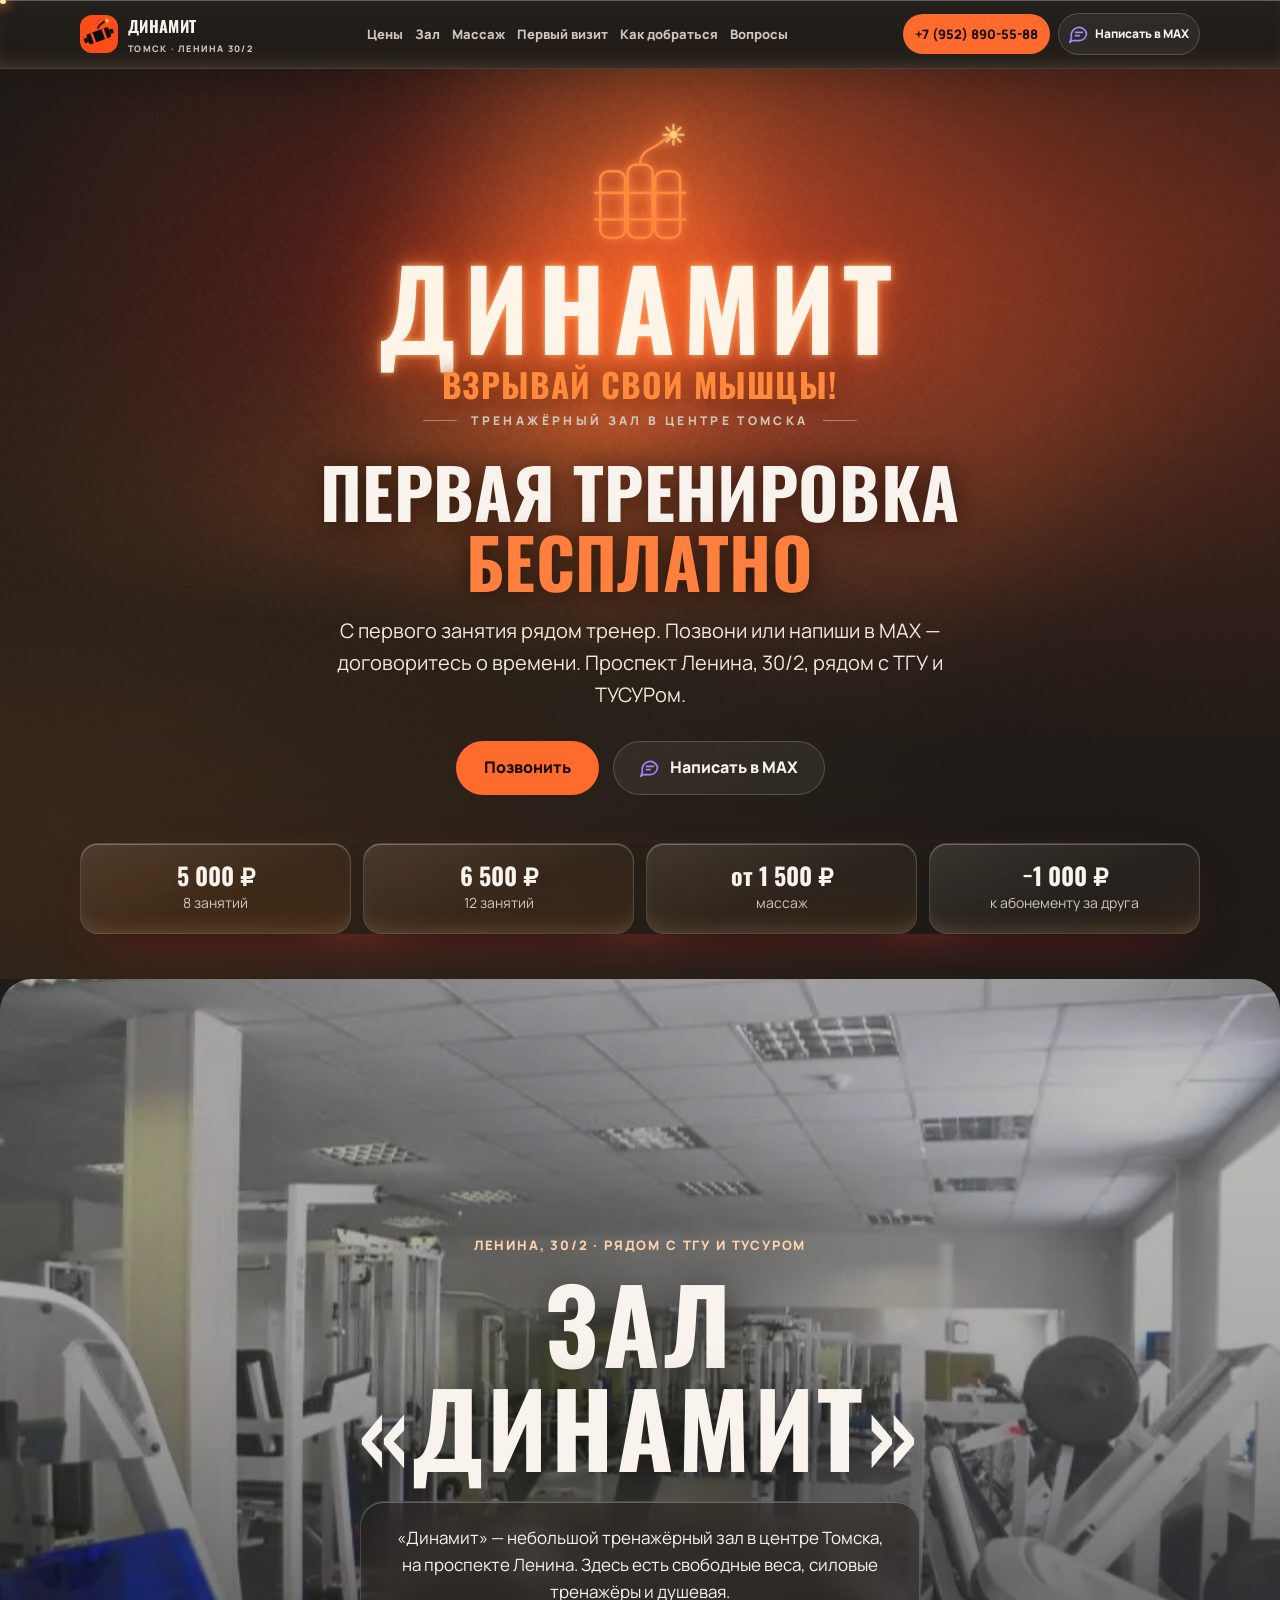
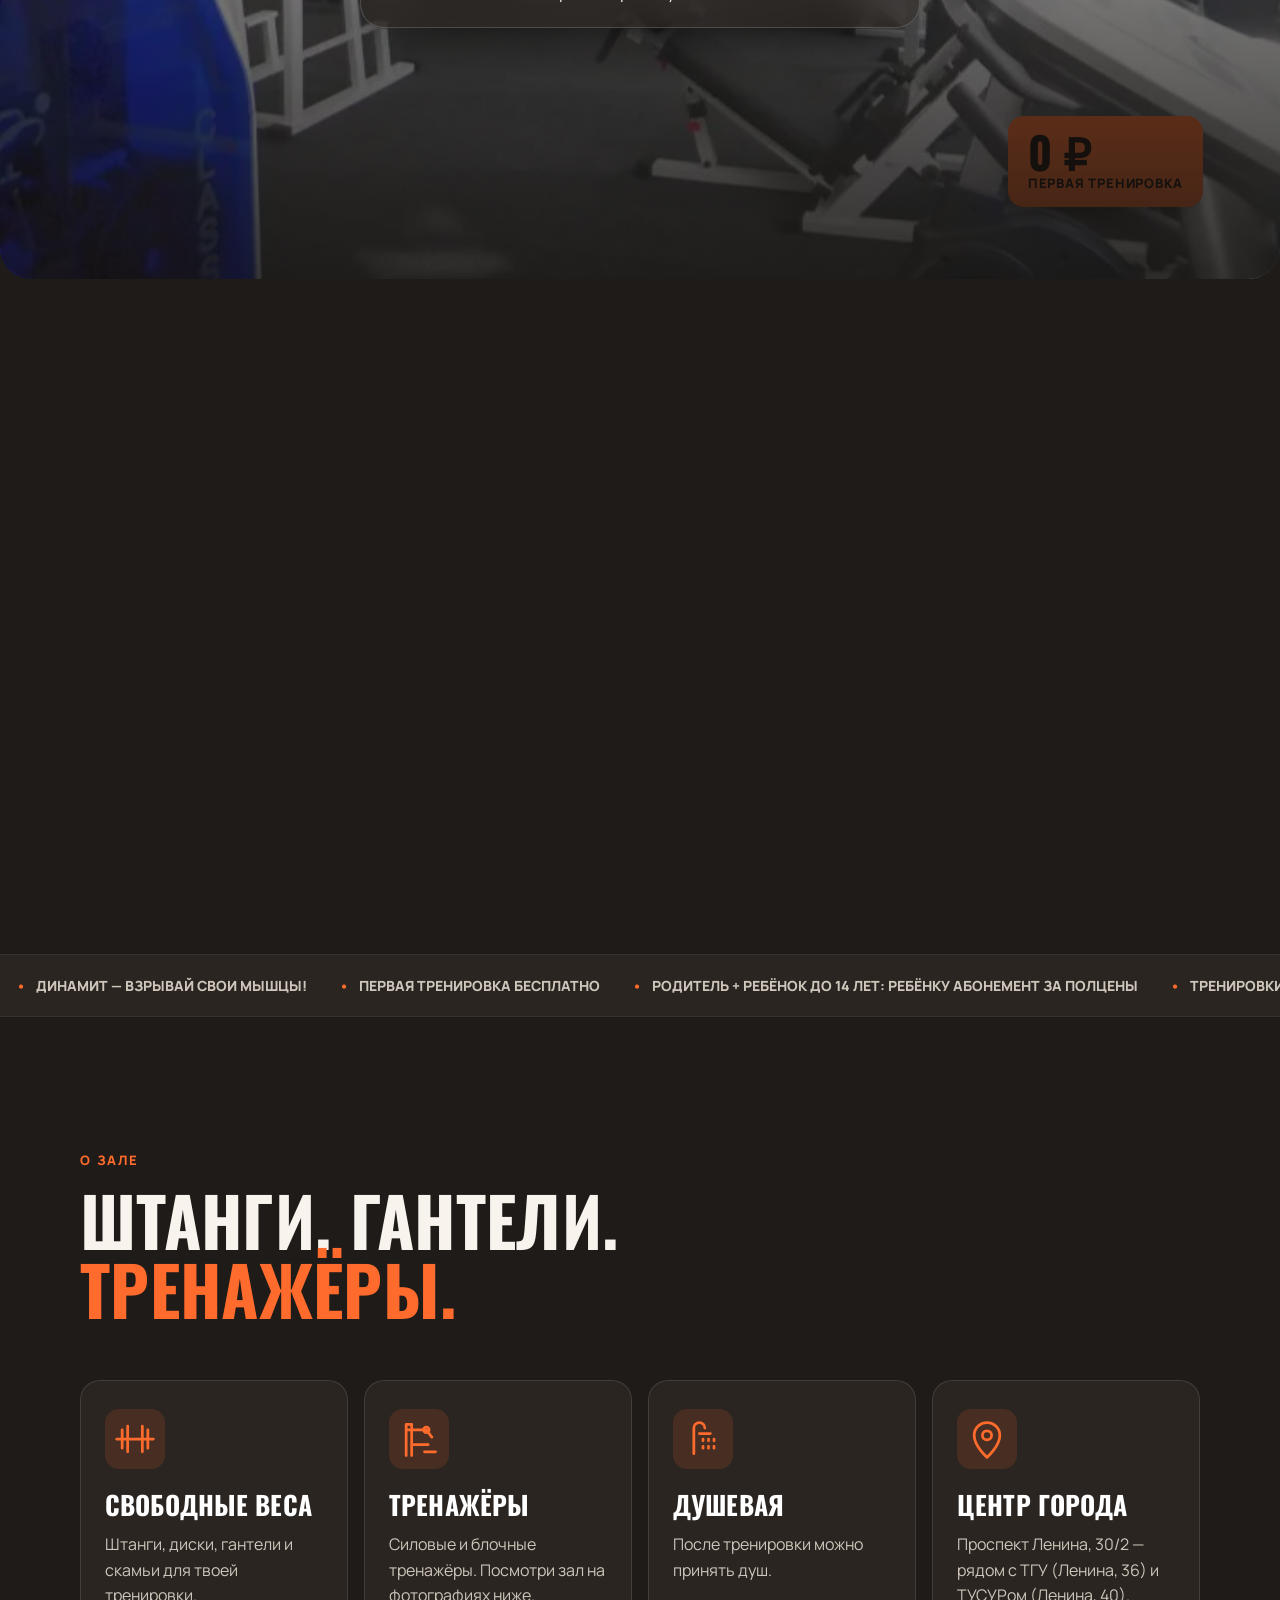
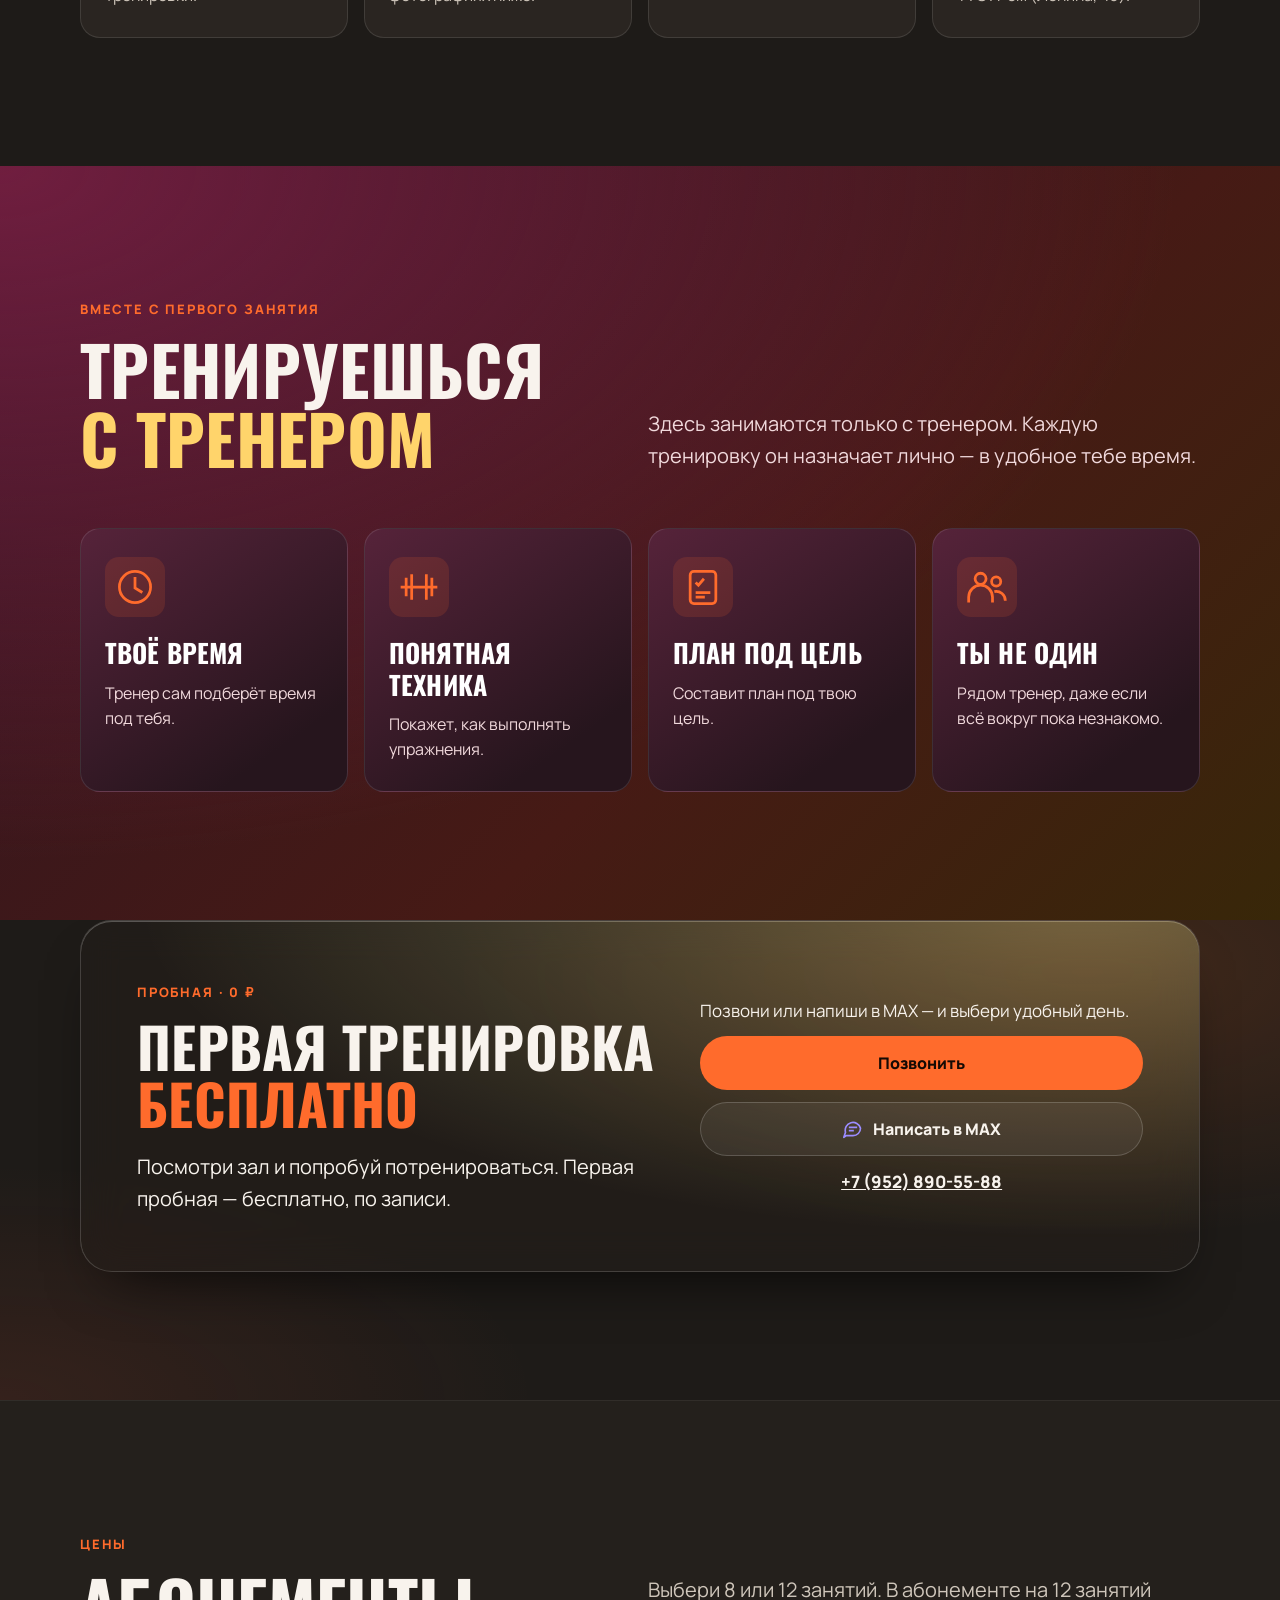
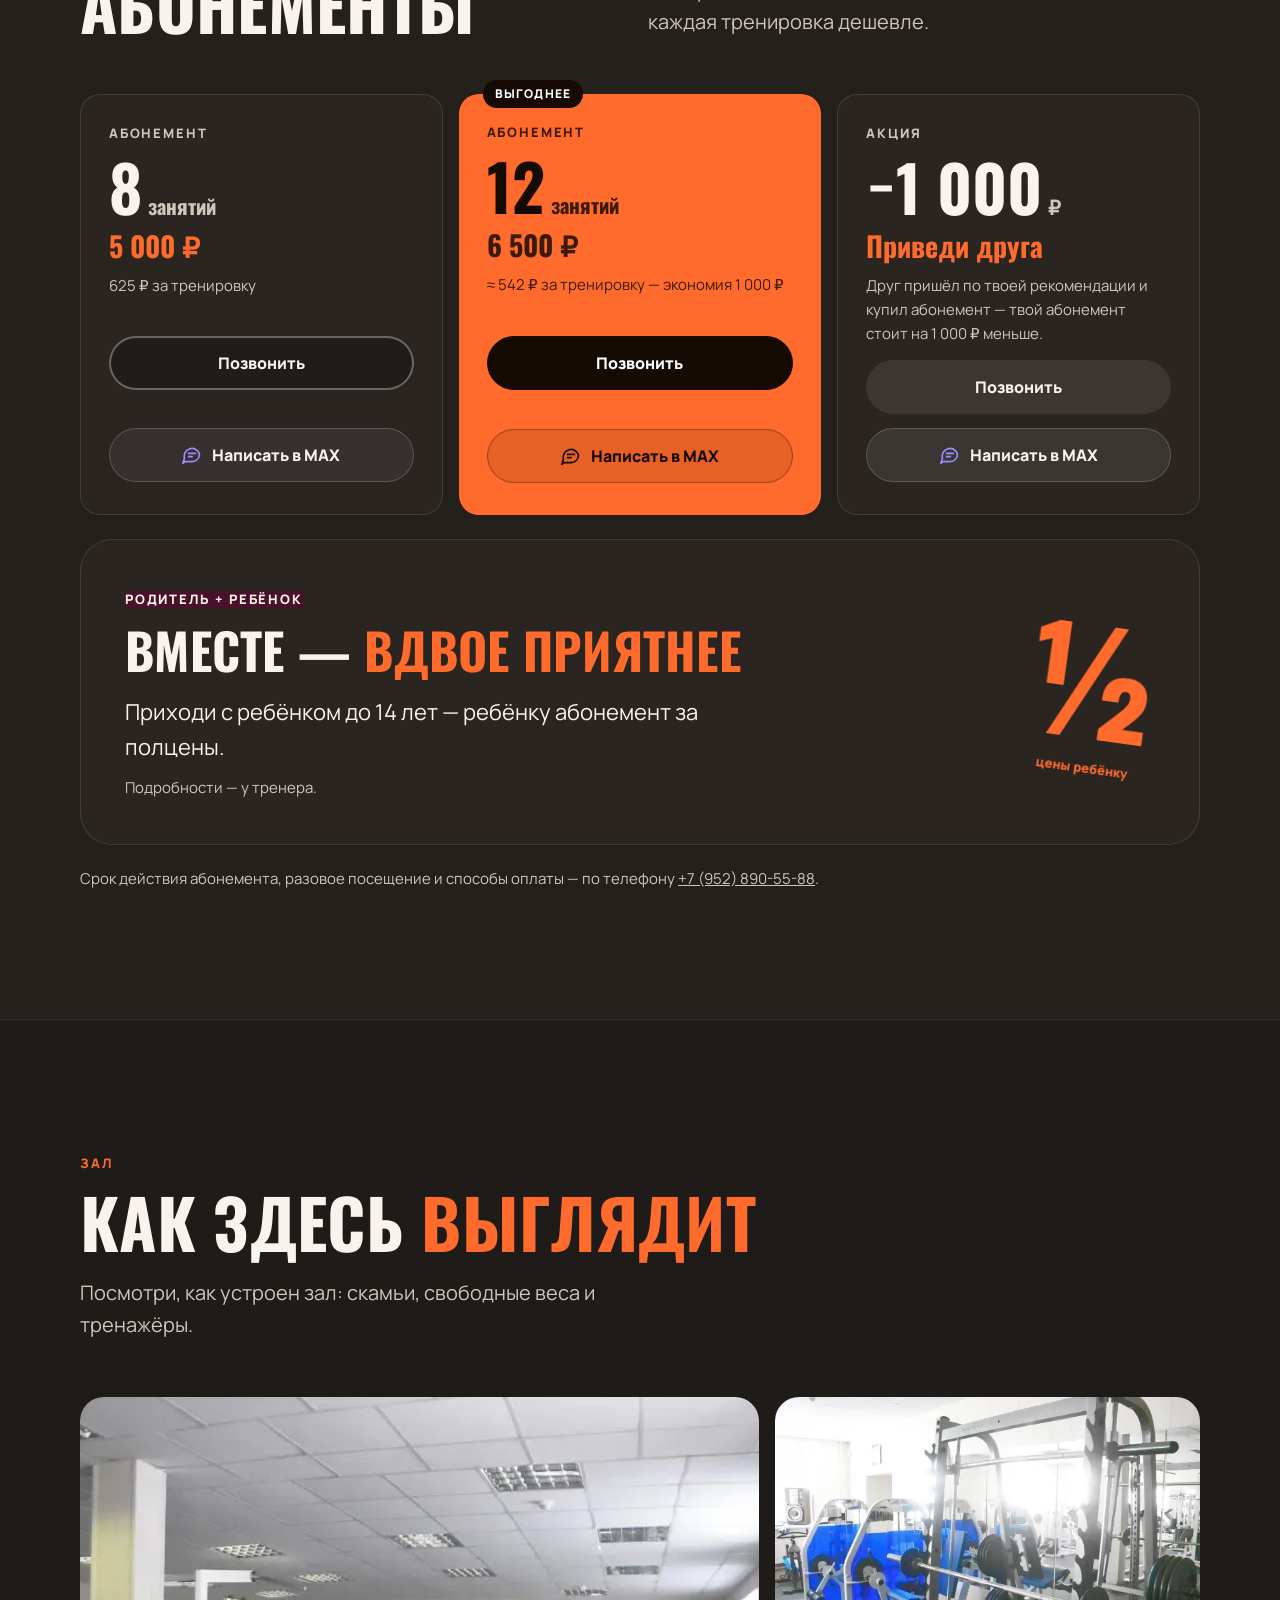
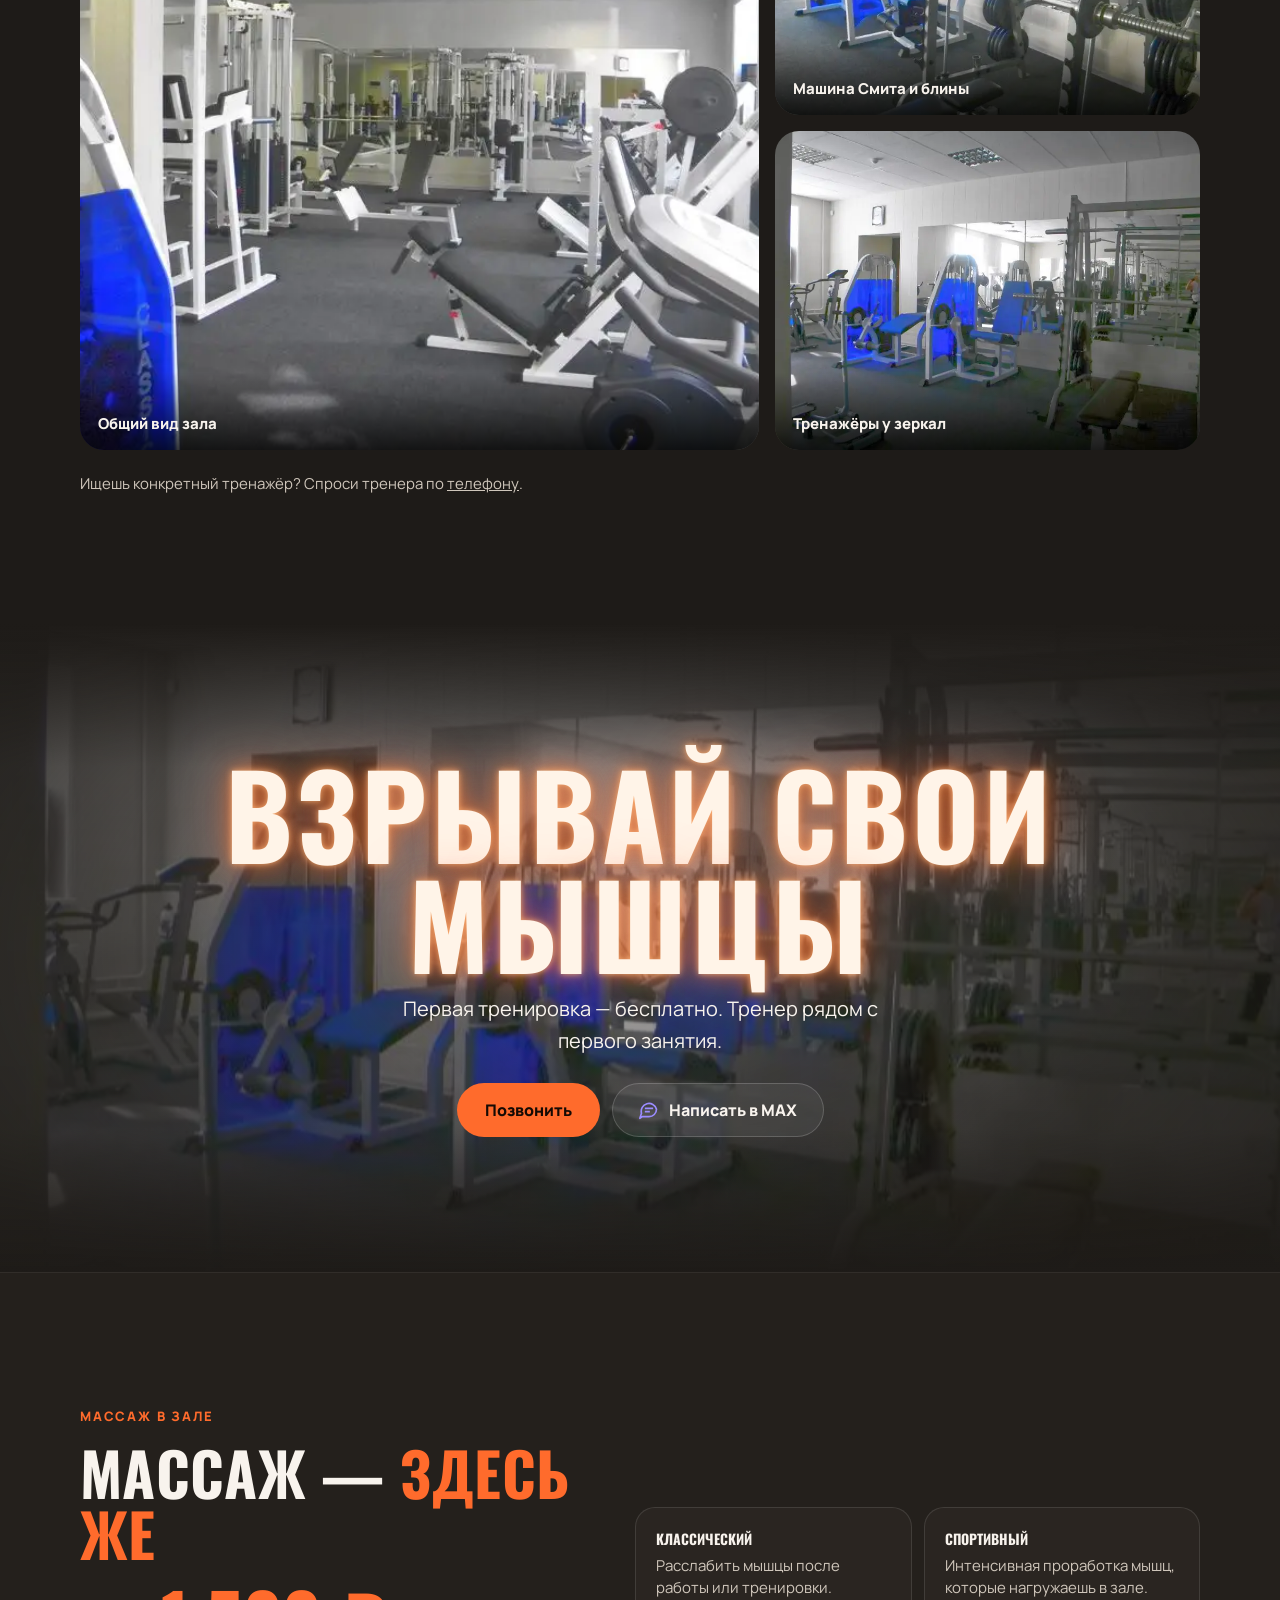
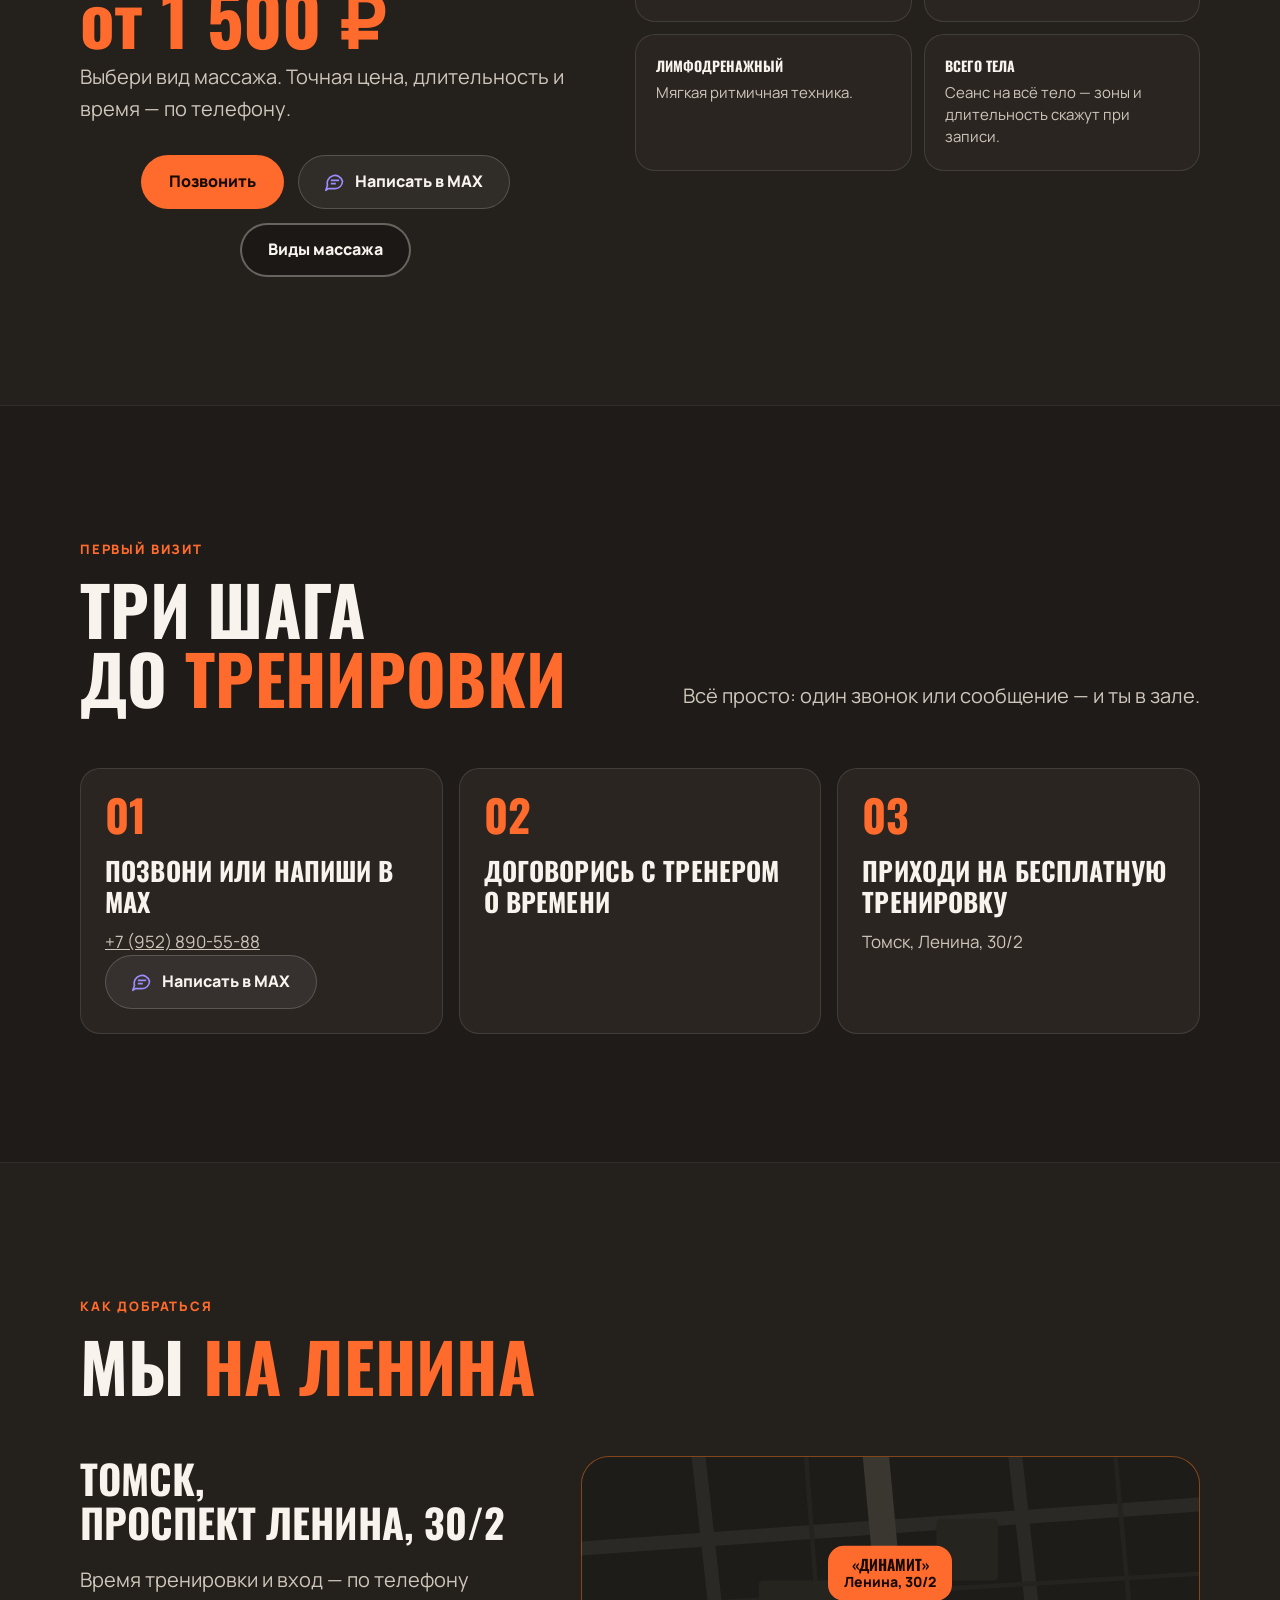
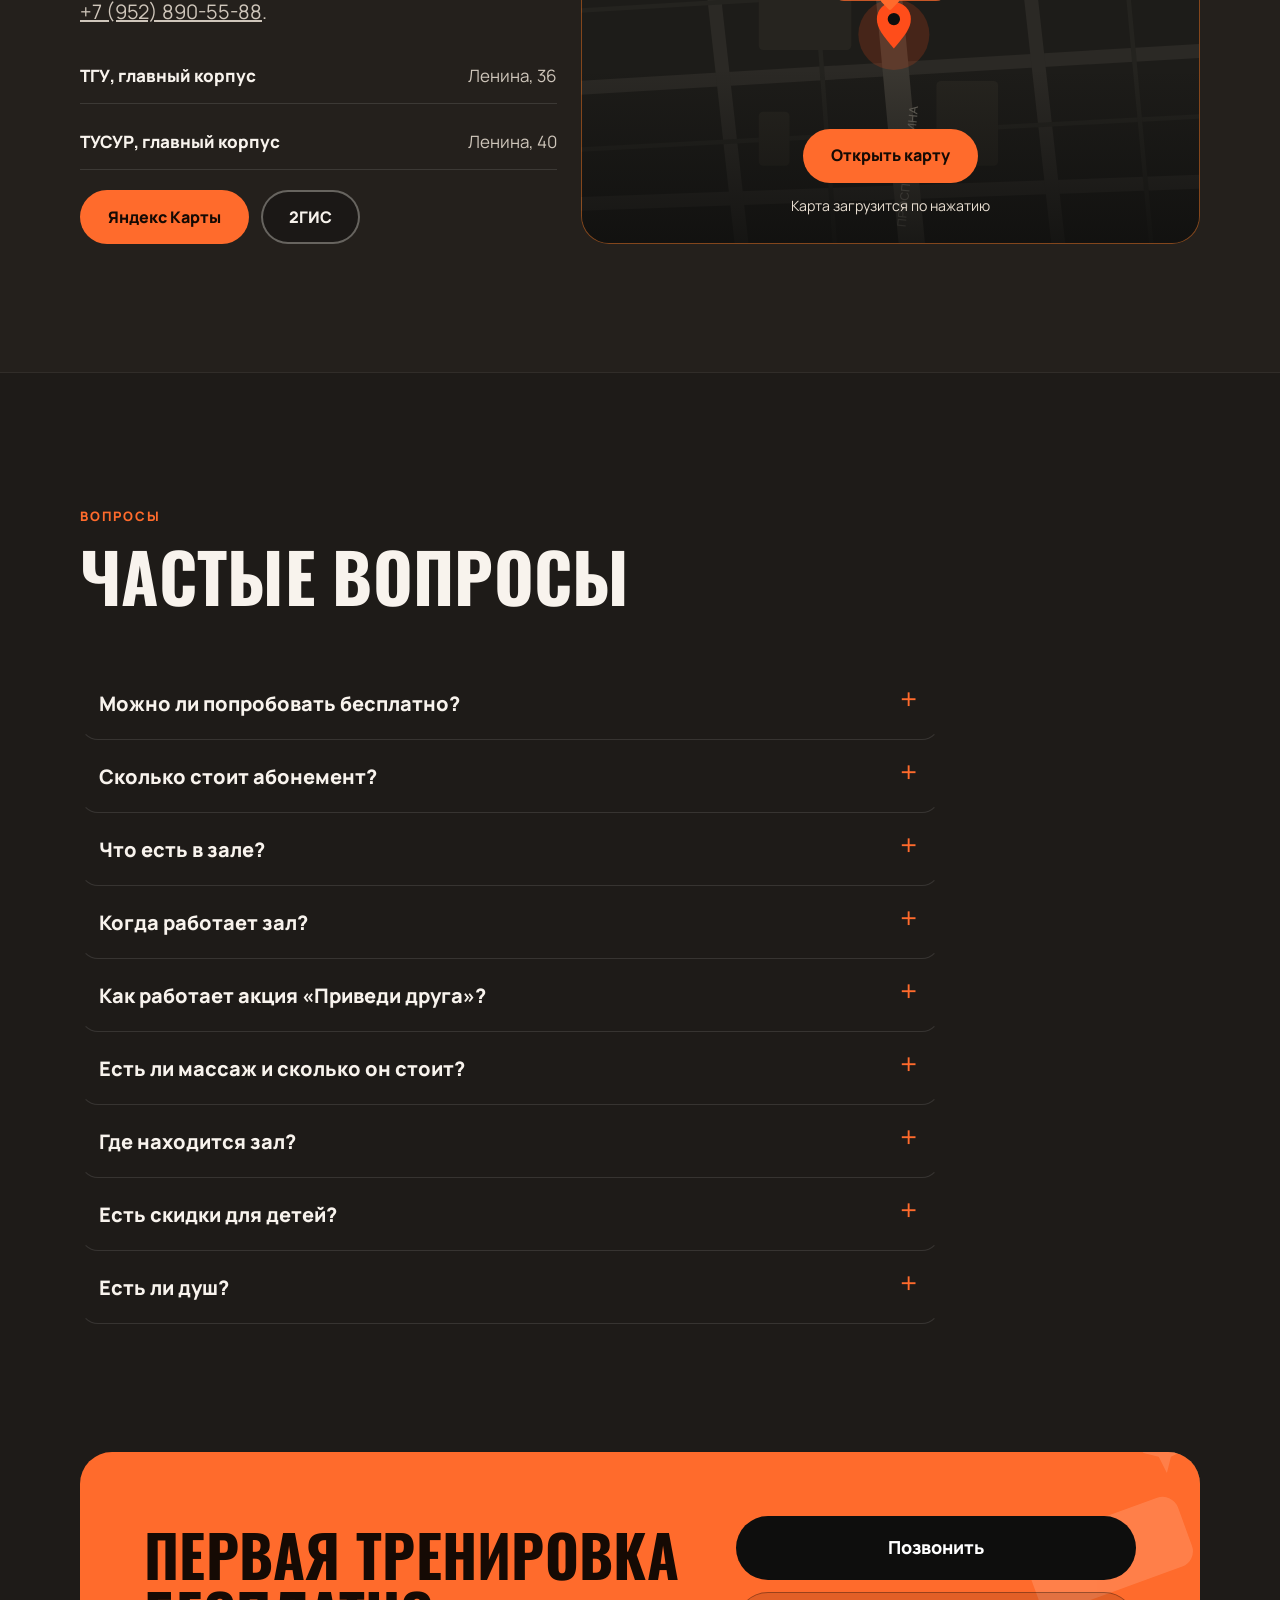
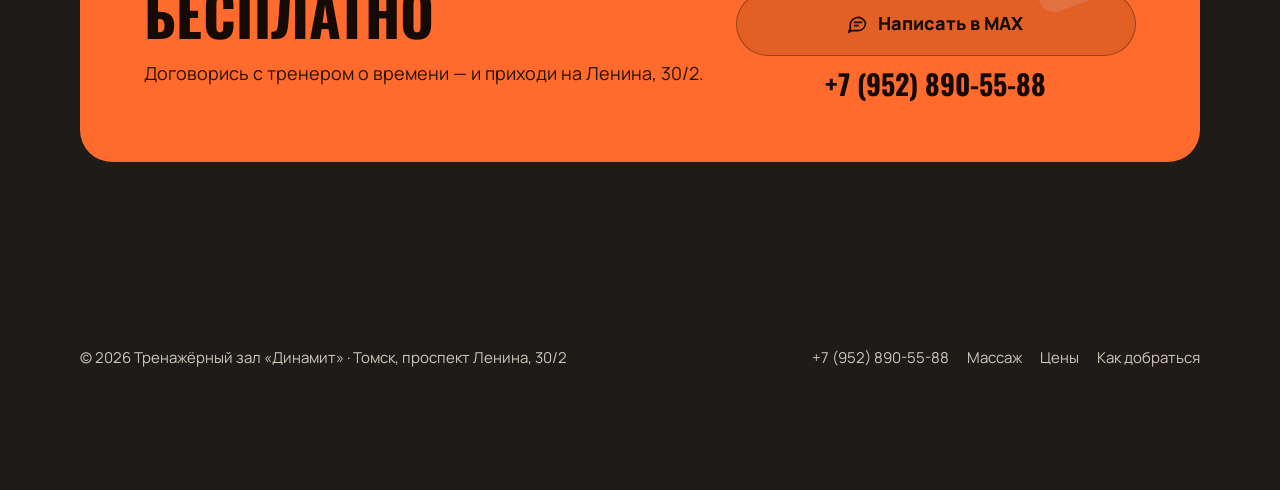
==== commit 90d0be81: "Кино-стиль, слоган, фото-вставка, новая акция «Приведи друга»" ====
--- a/index.html
+++ b/index.html
@@ -58,38 +58,64 @@
 
 <section class="hero" aria-labelledby="hero-title">
 <div class="wrap">
+<div class="hero-intro">
+<svg class="emblem" viewBox="0 0 200 150" aria-hidden="true" focusable="false">
+<g class="emblem-lines" fill="none" stroke="currentColor" stroke-width="3.2" stroke-linecap="round" stroke-linejoin="round">
+<rect pathLength="1" x="52" y="58" width="30" height="80" rx="10"/>
+<rect pathLength="1" x="85" y="50" width="30" height="88" rx="10"/>
+<rect pathLength="1" x="118" y="58" width="30" height="80" rx="10"/>
+<path pathLength="1" d="M46 84h108"/>
+<path pathLength="1" d="M46 116h108"/>
+<path pathLength="1" d="M100 50c0-14 10-18 18-22s14-12 22-14"/>
+</g>
+<g class="emblem-spark"><circle cx="140" cy="14" r="5" fill="currentColor"/><path d="M140 2v5M140 21v5M128 14h5M147 14h5M131.5 5.5l3.5 3.5M148.5 22.5l-3.5-3.5M148.5 5.5l-3.5 3.5M131.5 22.5l3.5-3.5" fill="none" stroke="currentColor" stroke-width="2.4" stroke-linecap="round"/></g>
+</svg>
+<p class="wordmark">Динамит</p>
+<p class="slogan">Взрывай свои мышцы!</p>
+<p class="wordsub">Тренажёрный зал в центре Томска</p>
+</div>
+<h1 id="hero-title"><span class="hero-word" style="--word:0">Первая</span> <span class="hero-word" style="--word:1">тренировка</span> <em><span class="hero-word" style="--word:2">бесплатно</span></em></h1>
+<p class="lead">С первого занятия рядом тренер. Позвони или напиши в MAX — договоритесь о времени. Проспект Ленина, 30/2, рядом с ТГУ и ТУСУРом.</p>
+<div class="hero-actions">
+<a class="btn btn-fire btn-trial" href="tel:+79528905588">Позвонить</a>
+<a class="btn btn-max " href="#max-contact" data-max><svg viewBox="0 0 24 24" aria-hidden="true"><use href="#max-icon"/></svg>Написать в MAX</a>
+
+</div>
+<div class="hero-facts">
+<div><b><span class="counter" data-count="5000" aria-label="5 000"><span aria-hidden="true">5&nbsp;000</span></span>&nbsp;₽</b><span>8 занятий</span></div>
+<div><b><span class="counter" data-count="6500" aria-label="6 500"><span aria-hidden="true">6&nbsp;500</span></span>&nbsp;₽</b><span>12 занятий</span></div>
+<div><b>от <span class="counter" data-count="1500" aria-label="1 500"><span aria-hidden="true">1&nbsp;500</span></span>&nbsp;₽</b><span>массаж</span></div>
+<div><b>−<span class="counter" data-count="1000" aria-label="1 000"><span aria-hidden="true">1&nbsp;000</span></span>&nbsp;₽</b><span>к абонементу за друга</span></div>
+</div>
+</div>
+</section>
+
+<section class="cine" aria-labelledby="cine-title">
+<div class="cine-stage">
+<div class="cine-frame">
 <div class="hero-media">
 <picture class="hero-photo">
 <img src="assets/img/hall-800.webp" width="800" height="600" alt="Зал «Динамит»: тренажёры, скамьи и зеркала" fetchpriority="high">
 </picture>
 <span class="hero-sticker" aria-hidden="true"><b>0&nbsp;₽</b>первая тренировка</span>
 </div>
-<span class="kicker">Тренажёрный зал в центре Томска</span>
-<h1 id="hero-title"><span class="hero-word" style="--word:0">Первая</span> <span class="hero-word" style="--word:1">тренировка</span> <em><span class="hero-word" style="--word:2">бесплатно</span></em></h1>
-<p class="lead">С первого занятия рядом тренер. Позвони или напиши в MAX — договоритесь о времени. Проспект Ленина, 30/2, рядом с ТГУ и ТУСУРом.</p>
-<div class="hero-actions">
-<a class="btn btn-fire btn-trial" href="tel:+79528905588">Позвонить</a>
-<a class="btn btn-max " href="#max-contact" data-max><svg viewBox="0 0 24 24" aria-hidden="true"><use href="#max-icon"/></svg>Написать в MAX</a>
-
-</div>
-<div class="hero-facts">
-<div><b><span class="counter" data-count="5000" aria-label="5 000"><span aria-hidden="true">5&nbsp;000</span></span>&nbsp;₽</b><span>8 занятий</span></div>
-<div><b><span class="counter" data-count="6500" aria-label="6 500"><span aria-hidden="true">6&nbsp;500</span></span>&nbsp;₽</b><span>12 занятий</span></div>
-<div><b>от <span class="counter" data-count="1500" aria-label="1 500"><span aria-hidden="true">1&nbsp;500</span></span>&nbsp;₽</b><span>массаж</span></div>
-<div><b>+<span class="counter" data-count="1000" aria-label="1 000"><span aria-hidden="true">1&nbsp;000</span></span>&nbsp;₽</b><span>за приведённого друга</span></div>
+</div>
+<div class="cine-copy">
+<span class="kicker">Ленина, 30/2 · рядом с ТГУ и ТУСУРом</span>
+<h2 id="cine-title">Зал «Динамит»</h2>
+<div class="cine-card"><p>«Динамит» — небольшой тренажёрный зал в центре Томска, на проспекте Ленина. Здесь есть свободные веса, силовые тренажёры и душевая.</p></div>
 </div>
 </div>
 </section>
 
 <div class="ticker" aria-label="Коротко о Динамите"><div>
-<span>Первая тренировка бесплатно</span><span>Родитель + ребёнок до 14 лет: ребёнку абонемент за полцены</span><span>Тренировки с тренером</span><span>Центр Томска</span><span>Ленина, 30/2</span><span>Массаж от 1&nbsp;500&nbsp;₽</span>
+<span>Динамит — взрывай свои мышцы!</span><span>Первая тренировка бесплатно</span><span>Родитель + ребёнок до 14 лет: ребёнку абонемент за полцены</span><span>Тренировки с тренером</span><span>Центр Томска</span><span>Ленина, 30/2</span><span>Массаж от 1&nbsp;500&nbsp;₽</span>
 </div></div>
 
 <section class="section" aria-labelledby="why-title">
 <div class="wrap">
 <div class="section-head reveal">
 <div><span class="kicker">О зале</span><h2 id="why-title">Штанги. Гантели.<br><span class="fire">Тренажёры.</span></h2></div>
-<p class="lead">«Динамит» — небольшой тренажёрный зал в центре Томска, на проспекте Ленина. Здесь есть свободные веса, силовые тренажёры и душевая.</p>
 </div>
 <div class="features">
 <article class="feature reveal">
@@ -173,9 +199,9 @@
 </article>
 <article class="price friend reveal">
 <span class="label">Акция</span>
-<div class="num">+<span class="counter" data-count="1000" aria-label="1 000"><span aria-hidden="true">1&nbsp;000</span></span><small>₽</small></div>
+<div class="num">−<span class="counter" data-count="1000" aria-label="1 000"><span aria-hidden="true">1&nbsp;000</span></span><small>₽</small></div>
 <div class="cost">Приведи друга</div>
-<p class="per">Друг приходит по твоей рекомендации и покупает абонемент — ты получаешь 1&nbsp;000&nbsp;₽ деньгами.</p>
+<p class="per">Друг пришёл по твоей рекомендации и купил абонемент — твой абонемент стоит на 1&nbsp;000&nbsp;₽ меньше.</p>
 <a class="btn" href="tel:+79528905588">Позвонить</a>
 <a class="btn btn-max " href="#max-contact" data-max><svg viewBox="0 0 24 24" aria-hidden="true"><use href="#max-icon"/></svg>Написать в MAX</a>
 </article>
@@ -214,6 +240,15 @@
 </div>
 </section>
 
+<section class="band" aria-labelledby="band-title">
+<img class="band-img" src="assets/img/machines-800.webp" width="800" height="600" alt="" loading="lazy" decoding="async">
+<div class="wrap band-copy">
+<h2 id="band-title" class="band-title reveal">Взрывай свои мышцы</h2>
+<p class="band-sub reveal">Первая тренировка — бесплатно. Тренер рядом с первого занятия.</p>
+<div class="band-actions reveal"><a class="btn btn-fire" href="tel:+79528905588">Позвонить</a><a class="btn btn-max" href="#max-contact" data-max><svg viewBox="0 0 24 24" aria-hidden="true"><use href="#max-icon"/></svg>Написать в MAX</a></div>
+</div>
+</section>
+
 <section class="section alt" id="massage" aria-labelledby="massage-title">
 <div class="wrap massage">
 <div class="reveal">
@@ -287,7 +322,7 @@
 <details><summary>Сколько стоит абонемент?</summary><p>8 занятий — 5&nbsp;000&nbsp;₽ (625&nbsp;₽ за тренировку), 12 занятий — 6&nbsp;500&nbsp;₽ (около 542&nbsp;₽ за тренировку). Срок действия и цену разового посещения уточни по телефону +7 (952) 890-55-88.</p></details>
 <details><summary>Что есть в зале?</summary><p>Штанги, диски, гантели, скамьи, силовые и блочные тренажёры. Наличие конкретного тренажёра и веса — по телефону.</p></details>
 <details><summary>Когда работает зал?</summary><p>Ты занимаешься с тренером, и время каждой тренировки он назначает лично. Постоянных часов работы нет. Позвони или напиши в MAX по номеру +7 (952) 890-55-88 — договоритесь о времени.</p></details>
-<details><summary>Как работает акция «Приведи друга»?</summary><p>Если друг придёт по твоей рекомендации и купит абонемент, ты получишь 1&nbsp;000&nbsp;₽ деньгами. Как сообщить о рекомендации — уточни по телефону.</p></details>
+<details><summary>Как работает акция «Приведи друга»?</summary><p>Если друг придёт по твоей рекомендации и купит абонемент, твой абонемент обойдётся на 1&nbsp;000&nbsp;₽ дешевле. Как сообщить о рекомендации — уточни по телефону.</p></details>
 <details><summary>Есть ли массаж и сколько он стоит?</summary><p>Да: классический, спортивный, лимфодренажный и массаж всего тела — от 1&nbsp;500&nbsp;₽. Запись по телефону.</p></details>
 <details><summary>Где находится зал?</summary><p>Томск, проспект Ленина, 30/2 — рядом с главными корпусами ТГУ (Ленина, 36) и ТУСУРа (Ленина, 40).</p></details>
 <details><summary>Есть скидки для детей?</summary><p>Да. Если родитель занимается вместе с ребёнком до 14 лет, ребёнку абонемент за полцены. Подробности — у тренера.</p></details>
@@ -343,7 +378,7 @@
 </dialog>
 
 <script type="application/ld+json">
-{"@context":"https://schema.org","@type":"FAQPage","mainEntity":[{"@type":"Question","name":"Можно ли попробовать бесплатно?","acceptedAnswer":{"@type":"Answer","text":"Да, первая пробная тренировка — бесплатно. Позвони по номеру +7 (952) 890-55-88 и договорись о времени."}},{"@type":"Question","name":"Сколько стоит абонемент?","acceptedAnswer":{"@type":"Answer","text":"8 занятий — 5 000 ₽ (625 ₽ за тренировку), 12 занятий — 6 500 ₽ (около 542 ₽ за тренировку). Срок действия и цену разового посещения уточни по телефону +7 (952) 890-55-88."}},{"@type":"Question","name":"Что есть в зале?","acceptedAnswer":{"@type":"Answer","text":"Штанги, диски, гантели, скамьи, силовые и блочные тренажёры. Наличие конкретного тренажёра и веса — по телефону."}},{"@type":"Question","name":"Когда работает зал?","acceptedAnswer":{"@type":"Answer","text":"Ты занимаешься с тренером, и время каждой тренировки он назначает лично. Постоянных часов работы нет. Позвони или напиши в MAX по номеру +7 (952) 890-55-88 — договоритесь о времени."}},{"@type":"Question","name":"Как работает акция «Приведи друга»?","acceptedAnswer":{"@type":"Answer","text":"Если друг придёт по твоей рекомендации и купит абонемент, ты получишь 1 000 ₽ деньгами. Как сообщить о рекомендации — уточни по телефону."}},{"@type":"Question","name":"Есть ли массаж и сколько он стоит?","acceptedAnswer":{"@type":"Answer","text":"Да: классический, спортивный, лимфодренажный и массаж всего тела — от 1 500 ₽. Запись по телефону."}},{"@type":"Question","name":"Где находится зал?","acceptedAnswer":{"@type":"Answer","text":"Томск, проспект Ленина, 30/2 — рядом с главными корпусами ТГУ (Ленина, 36) и ТУСУРа (Ленина, 40)."}},{"@type":"Question","name":"Есть скидки для детей?","acceptedAnswer":{"@type":"Answer","text":"Да. Если родитель занимается вместе с ребёнком до 14 лет, ребёнку абонемент за полцены. Подробности — у тренера."}},{"@type":"Question","name":"Есть ли душ?","acceptedAnswer":{"@type":"Answer","text":"Да, в зале есть душевая."}}]}
+{"@context":"https://schema.org","@type":"FAQPage","mainEntity":[{"@type":"Question","name":"Можно ли попробовать бесплатно?","acceptedAnswer":{"@type":"Answer","text":"Да, первая пробная тренировка — бесплатно. Позвони по номеру +7 (952) 890-55-88 и договорись о времени."}},{"@type":"Question","name":"Сколько стоит абонемент?","acceptedAnswer":{"@type":"Answer","text":"8 занятий — 5 000 ₽ (625 ₽ за тренировку), 12 занятий — 6 500 ₽ (около 542 ₽ за тренировку). Срок действия и цену разового посещения уточни по телефону +7 (952) 890-55-88."}},{"@type":"Question","name":"Что есть в зале?","acceptedAnswer":{"@type":"Answer","text":"Штанги, диски, гантели, скамьи, силовые и блочные тренажёры. Наличие конкретного тренажёра и веса — по телефону."}},{"@type":"Question","name":"Когда работает зал?","acceptedAnswer":{"@type":"Answer","text":"Ты занимаешься с тренером, и время каждой тренировки он назначает лично. Постоянных часов работы нет. Позвони или напиши в MAX по номеру +7 (952) 890-55-88 — договоритесь о времени."}},{"@type":"Question","name":"Как работает акция «Приведи друга»?","acceptedAnswer":{"@type":"Answer","text":"Если друг придёт по твоей рекомендации и купит абонемент, твой абонемент обойдётся на 1 000 ₽ дешевле. Как сообщить о рекомендации — уточни по телефону."}},{"@type":"Question","name":"Есть ли массаж и сколько он стоит?","acceptedAnswer":{"@type":"Answer","text":"Да: классический, спортивный, лимфодренажный и массаж всего тела — от 1 500 ₽. Запись по телефону."}},{"@type":"Question","name":"Где находится зал?","acceptedAnswer":{"@type":"Answer","text":"Томск, проспект Ленина, 30/2 — рядом с главными корпусами ТГУ (Ленина, 36) и ТУСУРа (Ленина, 40)."}},{"@type":"Question","name":"Есть скидки для детей?","acceptedAnswer":{"@type":"Answer","text":"Да. Если родитель занимается вместе с ребёнком до 14 лет, ребёнку абонемент за полцены. Подробности — у тренера."}},{"@type":"Question","name":"Есть ли душ?","acceptedAnswer":{"@type":"Answer","text":"Да, в зале есть душевая."}}]}
 </script>
 <script src="assets/app.js" defer></script>
 <script src="assets/effects.js" defer></script>
--- a/assets/style.css
+++ b/assets/style.css
@@ -1 +1 @@
-@font-face{font-family:Oswald;font-weight:700;font-display:optional;src:url(fonts/oswald-cyrillic-700-normal.woff2) format('woff2');unicode-range:U+0301,U+0400-045F,U+0490-0491,U+04B0-04B1,U+2116}@font-face{font-family:Oswald;font-weight:700;font-display:optional;src:url(fonts/oswald-latin-700-normal.woff2) format('woff2');unicode-range:U+0000-00FF,U+2000-206F,U+20AC,U+20BD,U+2212}@font-face{font-family:Manrope;font-weight:400;font-display:optional;src:url(fonts/manrope-cyrillic-400-normal.woff2) format('woff2');unicode-range:U+0301,U+0400-045F,U+0490-0491,U+04B0-04B1,U+2116}@font-face{font-family:Manrope;font-weight:800;font-display:optional;src:url(fonts/manrope-cyrillic-800-normal.woff2) format('woff2');unicode-range:U+0301,U+0400-045F,U+0490-0491,U+04B0-04B1,U+2116}@font-face{font-family:Manrope;font-weight:400;font-display:optional;src:url(fonts/manrope-latin-400-normal.woff2) format('woff2');unicode-range:U+0000-00FF,U+2000-206F,U+20AC,U+20BD,U+2212}@font-face{font-family:Manrope;font-weight:800;font-display:optional;src:url(fonts/manrope-latin-800-normal.woff2) format('woff2');unicode-range:U+0000-00FF,U+2000-206F,U+20AC,U+20BD,U+2212}:root{--bg:#0e0e0d;--surface:#1d1714;--surface-2:#281d18;--line:#544035;--text:#fff5e9;--muted:#c6bcb1;--fire:#ff8b3d;--fire-2:#ff593f;--spark:#ffe074;--rose:#ff87b0;--display:Oswald,Impact,'Arial Narrow',sans-serif;--body:Manrope,'Segoe UI',Roboto,Arial,sans-serif;--wrap:1200px;--gutter:clamp(16px,4vw,40px);--radius:14px}*,*::before,*::after{box-sizing:border-box}html{scroll-behavior:smooth;scroll-padding-top:80px;-webkit-text-size-adjust:100%}@media (prefers-reduced-motion:reduce){html{scroll-behavior:auto}*,*::before,*::after{animation:none !important;transition:none !important}}body{margin:0;background:var(--bg);color:var(--text);font:400 17px/1.6 var(--body)}body.scroll-locked{position:fixed;width:100%;overflow:hidden}img{max-width:100%;height:auto;display:block}a{color:inherit}a[href^="tel:"]:not(.btn){white-space:nowrap}h1,h2,h3{font-family:var(--display);font-weight:800;line-height:1.02;margin:0;text-transform:uppercase;letter-spacing:.005em}h2{font-size:clamp(32px,6vw,68px)}h3{font-size:clamp(20px,2.3vw,26px);line-height:1.2}p{margin:0}h1,h2,h3,p,b{overflow-wrap:normal;word-break:normal;hyphens:none}.wrap{max-width:var(--wrap);margin:0 auto;padding:0 var(--gutter)}.sr-only{position:absolute;width:1px;height:1px;overflow:hidden;clip:rect(0 0 0 0);white-space:nowrap}.skip{position:absolute;left:12px;top:-60px;background:var(--fire);color:var(--bg);padding:10px 14px;border-radius:8px;z-index:100}.skip:focus{top:12px}:focus-visible{outline:3px solid var(--spark);outline-offset:3px}.fire{color:var(--fire)}.kicker{display:inline-flex;align-items:center;gap:10px;font:800 13px/1.3 var(--body);letter-spacing:.12em;text-transform:uppercase;color:var(--spark);margin-bottom:18px;padding:8px 12px;border:1px solid #a44c29;border-radius:6px;background:#341b13}.kicker::before{content:'';width:7px;height:7px;flex:none;background:var(--fire);transform:rotate(45deg)}.lead{font-size:clamp(17px,1.6vw,20px);color:var(--muted);max-width:60ch}.btn{position:relative;isolation:isolate;overflow:hidden;display:inline-flex;align-items:center;justify-content:center;gap:10px;min-height:54px;padding:14px 26px;border-radius:999px;font:800 16px/1.3 var(--body);text-align:center;text-decoration:none;border:2px solid transparent;cursor:pointer;transition:transform .2s ease}.btn:active{transform:scale(.97)}.btn-fire{background:linear-gradient(115deg,var(--fire-2),var(--fire),#ffad42);color:var(--bg);box-shadow:0 10px 30px -10px rgba(255,77,26,.7)}.btn::after{content:'';position:absolute;inset:0;border-radius:inherit;z-index:-1;pointer-events:none;opacity:0;background:rgba(243,239,231,.09);transition:opacity .25s ease}.btn-fire::after{background:linear-gradient(105deg,transparent 30%,rgba(255,255,255,.4) 50%,transparent 70%);transform:translateX(-140%) skewX(-15deg);opacity:1;transition:transform .65s ease}.btn-ghost{border-color:rgba(243,239,231,.35);color:var(--text);background:rgba(14,14,13,.35)}.btn-ghost:focus-visible::after{opacity:1}@media (hover:hover){.btn:hover{transform:translateY(-2px)}.btn:active{transform:scale(.97)}.btn-fire:hover{animation:none;box-shadow:0 0 26px rgba(255,77,26,.45)}.btn-fire:hover::after{transform:translateX(140%) skewX(-15deg)}.btn-ghost:hover{box-shadow:inset 0 0 0 1px var(--text)}.btn-ghost:hover::after{opacity:1}}.btn svg{width:20px;height:20px;flex:none}.header{position:sticky;top:0;z-index:50;background:rgba(14,14,13,.96);backdrop-filter:blur(12px);-webkit-backdrop-filter:blur(12px);border-bottom:2px solid var(--fire-2)}.header .wrap{display:flex;align-items:center;gap:16px;height:68px}.header::before{content:'';position:absolute;inset:0;background:var(--bg);opacity:0;z-index:-1;transition:opacity .25s ease}.header.scrolled{box-shadow:0 6px 24px rgba(0,0,0,.35)}.header.scrolled::before{opacity:.96}.header .logo,.header-phone,.header .nav{transition:transform .25s ease}.header.scrolled .logo{transform:translateY(-3px) scale(.94);transform-origin:left center}.header.scrolled .header-phone{transform:translateY(-3px) scale(.96)}.logo{display:flex;align-items:center;gap:10px;text-decoration:none;flex:none}.logo img{width:38px;height:38px;border-radius:9px}.logo b{font:800 19px/1 var(--display);letter-spacing:.02em}.logo small{display:block;font:800 10px/1.3 var(--body);letter-spacing:.14em;color:var(--muted);margin-top:3px}.nav{display:flex;gap:22px;margin-left:auto}.nav .nav-call{display:none}.nav a{position:relative;text-decoration:none;font-weight:800;font-size:15px;color:var(--muted)}.nav a::after{content:'';position:absolute;left:0;right:0;bottom:-5px;height:2px;background:var(--fire);transform:scaleX(0);transform-origin:left;transition:transform .25s ease}.nav a:hover::after,.nav a:focus-visible::after,.nav a[aria-current]::after{transform:scaleX(1)}.nav a:hover,.nav a[aria-current]{color:var(--text)}.header-phone{font-weight:800;text-decoration:none;white-space:nowrap;padding:10px 12px;border-radius:999px;background:var(--fire);color:var(--bg);font-size:13px}.menu-btn{display:none;margin-left:auto;width:46px;height:46px;border:1px solid var(--line);border-radius:12px;background:transparent;color:var(--text);cursor:pointer}.menu-btn span,.menu-btn span::before,.menu-btn span::after{display:block;width:20px;height:2px;background:currentColor;margin:0 auto;position:relative;content:'';transition:transform .2s}.menu-btn span::before{position:absolute;top:-6px}.menu-btn span::after{position:absolute;top:6px}.menu-btn[aria-expanded="true"] span{background:transparent}.menu-btn[aria-expanded="true"] span::before{transform:translateY(6px) rotate(45deg)}.menu-btn[aria-expanded="true"] span::after{transform:translateY(-6px) rotate(-45deg)}@media (max-width:1100px){.menu-btn{display:block}.header-phone{display:inline-flex}.nav{display:none;position:absolute;left:0;right:0;top:68px;flex-direction:column;gap:0;background:var(--bg);border-bottom:1px solid var(--line);padding:8px var(--gutter) 20px}.nav.open{display:flex}.nav{max-height:calc(100dvh - 68px);overflow-y:auto;overscroll-behavior:contain}.nav a::after{bottom:7px}.nav a{padding:14px 0;font-size:18px;border-bottom:1px solid var(--line);color:var(--text)}}@media (min-width:761px) and (max-width:1100px){.menu-btn{order:3;margin-left:0}.header-phone{margin-left:auto}}@media (max-width:760px){.header-phone{display:none}}@media (max-width:1100px){.nav .nav-call{display:block;color:var(--spark)}}.hero{position:relative;min-height:min(92vh,860px);display:flex;align-items:flex-end;overflow:hidden;isolation:isolate}.hero-photo{position:absolute;inset:0;z-index:-2}.hero-photo img{width:100%;height:100%;object-fit:cover;object-position:50% 60%}.hero::before{content:'';position:absolute;inset:0;z-index:-1;background:radial-gradient(65% 85% at 100% 10%,rgba(214,38,40,.5),transparent 80%),linear-gradient(180deg,rgba(14,14,13,.88),rgba(14,14,13,.86) 55%,var(--bg))}.hero .wrap{width:100%;padding-top:80px;padding-bottom:56px}.hero h1{font-size:clamp(42px,7.4vw,92px);max-width:20ch;text-shadow:0 4px 40px rgba(0,0,0,.5)}.hero h1 em{display:block;font-style:normal;color:var(--spark)}.hero .lead{color:#ddd6ca;margin-top:22px}.hero-actions{display:flex;flex-wrap:wrap;gap:14px;margin-top:30px}.hero-facts{display:grid;grid-template-columns:repeat(4,1fr);gap:1px;margin-top:48px;background:var(--line);border:1px solid var(--line);border-radius:var(--radius);overflow:hidden}.hero-facts div{background:linear-gradient(120deg,#442017,#211713);padding:18px 20px;border-top:3px solid var(--fire-2)}.hero-facts b{display:block;font:800 clamp(18px,2vw,24px)/1.1 var(--display)}.hero-facts>div>span{font-size:14px;color:var(--muted)}@media (max-width:760px){.hero{min-height:0}.hero .wrap{padding-top:32px;padding-bottom:36px}.hero .kicker{font-size:11px;letter-spacing:.1em;line-height:1.4;margin-bottom:14px}.hero h1{font-size:clamp(40px,12vw,66px)}.hero .lead{margin-top:16px}.hero-actions{margin-top:22px;gap:10px}.hero-facts{grid-template-columns:1fr 1fr;margin-top:28px}.hero-facts div{padding:16px 12px}.hero-actions .btn{flex:1 1 100%}}.section{padding:clamp(72px,10vw,128px) 0}.section-head{display:flex;flex-wrap:wrap;align-items:flex-end;justify-content:space-between;gap:20px 40px;margin-bottom:clamp(32px,5vw,56px);padding-left:18px;border-left:4px solid var(--fire-2)}.section-head .lead{max-width:46ch}.section-head>div{min-width:0;max-width:100%}.alt{background:radial-gradient(ellipse at 100% 0,#3c1e17,transparent 65%),var(--surface)}.ticker{background:linear-gradient(110deg,#ff593f,#ff9835 55%,var(--spark));color:var(--bg);border-block:2px solid #0e0e0d;position:relative}.ticker div{display:flex;flex-wrap:wrap;align-items:center;justify-content:center;gap:10px 28px;max-width:var(--wrap);margin:auto;padding:20px var(--gutter);font:800 14px/1.5 var(--body);text-transform:uppercase}.ticker span{display:flex;align-items:center;gap:10px}.ticker span::before{content:'✦'}@media (max-width:560px){.ticker div{display:grid;justify-content:start;gap:8px;padding-block:22px}}.hero-facts>div:nth-child(2),.feature:nth-child(2),.type:nth-child(2),.massage-list>div:nth-child(2){--accent:var(--spark)}.hero-facts>div:nth-child(3),.feature:nth-child(3),.type:nth-child(3),.massage-list>div:nth-child(3){--accent:var(--rose)}.hero-facts>div:nth-child(4),.feature:nth-child(4),.type:nth-child(4),.massage-list>div:nth-child(4){--accent:#ff9c73}.hero-facts>div{border-top-color:var(--accent,var(--fire));background:linear-gradient(125deg,#4c1923,#211713)}.hero-facts b{color:var(--accent,var(--fire))}.features{display:grid;grid-template-columns:repeat(4,1fr);gap:16px}.feature{background:linear-gradient(145deg,#3d2118,var(--surface) 65%);border:1px solid #805041;border-top:4px solid var(--accent,var(--fire));border-radius:var(--radius);padding:28px 24px;display:flex;flex-direction:column;gap:12px}.feature svg{width:60px;height:60px;padding:8px;color:var(--accent,var(--fire));margin-bottom:8px;background:#351b20;border:1px solid var(--accent,var(--fire));border-radius:12px}.feature p{color:var(--muted);font-size:16px}@media (max-width:960px){.features{grid-template-columns:1fr 1fr}}@media (max-width:560px){.features{grid-template-columns:1fr}}#prices{background:radial-gradient(ellipse at 0 0,#7a231b,transparent 70%),linear-gradient(120deg,#331325,#492010)}.prices{display:grid;grid-template-columns:1fr 1fr 1fr;gap:16px;align-items:stretch}.price{position:relative;background:linear-gradient(145deg,#492218,var(--surface-2) 65%);border:1px solid #b6532c;border-top:4px solid var(--fire);border-radius:20px;padding:32px 28px;display:flex;flex-direction:column;gap:14px}.price .label{font:800 13px/1 var(--body);letter-spacing:.14em;text-transform:uppercase;color:var(--muted)}.price .num{font:800 clamp(44px,5vw,64px)/1 var(--display)}.price .num small{font-size:.32em;margin-left:6px;color:var(--muted);text-transform:lowercase}.price .cost{font:800 28px/1 var(--display);color:var(--spark)}.price .per{color:var(--muted);font-size:15px}.price .btn{margin-top:auto}.price.best{border:2px solid var(--fire);background:linear-gradient(135deg,#ff593f,#ff9c35 55%,#ffe074);color:#21120b}.price.best .label,.price.best .num small,.price.best .per,.price.best .cost{color:#32170e}.price.best .btn{background:#21120b;color:#fff5e9}.price.best .badge{background:#21120b;color:var(--spark);border:1px solid var(--fire)}.price.best:focus-visible{outline-color:#21120b}.badge{position:absolute;top:-14px;left:24px;background:var(--fire);color:var(--bg);font:800 12px/1 var(--body);letter-spacing:.1em;text-transform:uppercase;padding:8px 12px;border-radius:999px}.price.friend{background:linear-gradient(135deg,#ffe074,#ffc13d);color:#17140c;border:0}.price.friend .label,.price.friend .per{color:#4a3f1c}.price.friend .num small{color:#4a3f1c}.price.friend:focus-visible{outline-color:var(--bg)}.price.friend .cost{color:#17140c}.price.friend .btn{background:#17140c;color:var(--spark)}.note{margin-top:22px;color:var(--muted);font-size:15px}@media (max-width:960px){.prices{grid-template-columns:1fr}}.gallery{display:grid;grid-template-columns:1.6fr 1fr;grid-template-rows:auto auto;gap:16px}.gallery figure{margin:0;position:relative;border-radius:var(--radius);overflow:hidden;background:var(--surface-2)}.gallery figure:first-child{grid-row:span 2}.gallery button{display:block;cursor:zoom-in;width:100%;height:100%;padding:0;border:0;background:transparent}.gallery button:focus-visible{outline-offset:-5px}.gallery img{width:100%;height:100%;object-fit:cover;aspect-ratio:4 / 3;transition:transform .4s}.gallery button:hover img{transform:scale(1.03)}.gallery figcaption{position:absolute;left:0;right:0;bottom:0;padding:40px 18px 14px;background:linear-gradient(transparent,rgba(0,0,0,.78));font-weight:800;font-size:15px;pointer-events:none}@media (max-width:760px){.gallery{grid-template-columns:1fr}.gallery figure:first-child{grid-row:auto}}.lightbox{border:0;padding:64px 10px 16px;background:#0e0e0d;color:var(--text);width:min(96vw,1400px);max-height:96dvh;border-radius:14px}.lightbox::backdrop{background:rgba(0,0,0,.9)}.lightbox img{height:min(48dvh,700px);width:100%;object-fit:contain;margin:0 auto;border-radius:10px;touch-action:pan-y pinch-zoom}.lightbox p{color:#ddd;text-align:center;margin-top:10px}.lightbox button{width:48px;height:48px;border-radius:50%;border:1px solid var(--muted);background:var(--surface-2);color:var(--text);font-size:26px;cursor:pointer}.lightbox .lightbox-close{position:absolute;top:8px;right:10px}.lightbox-controls{display:flex;align-items:center;justify-content:center;gap:24px;margin-top:12px}.lightbox-count{min-width:48px;text-align:center}body:has(.lightbox[open]) .dock{visibility:hidden}.lightbox-book{display:flex;width:max-content;margin:12px auto 0}.massage{display:grid;grid-template-columns:minmax(0,1fr) minmax(0,1.15fr);gap:clamp(32px,5vw,64px);align-items:center}.massage h2{font-size:clamp(32px,5vw,60px)}.massage-list{display:grid;grid-template-columns:repeat(auto-fit,minmax(min(100%,260px),1fr));gap:12px}.massage-list div{border:1px solid #a44c29;border-top:3px solid var(--accent,var(--fire));border-radius:var(--radius);padding:22px 20px;background:linear-gradient(140deg,#3d2118,var(--bg));min-width:0}.massage-list b{display:block;font:800 14px/1.25 var(--display);text-transform:uppercase;margin-bottom:0;color:var(--accent,var(--fire))}.massage-list span{display:block;margin-top:8px;font-size:15px;line-height:1.45;color:var(--muted)}.big-price{white-space:nowrap;font:800 clamp(44px,5.6vw,80px)/1 var(--display);color:var(--fire);margin:18px 0 8px}@media (max-width:860px){.massage{grid-template-columns:1fr}}.steps{display:grid;grid-template-columns:repeat(3,1fr);gap:16px;counter-reset:step}.step{--accent:var(--fire);border:1px solid #71332a;border-top:4px solid var(--accent);border-radius:var(--radius);padding:24px;background:linear-gradient(145deg,#3c1b19,var(--surface));min-width:0}.step:nth-child(2){--accent:var(--spark)}.step:nth-child(3){--accent:var(--rose)}.step::before{counter-increment:step;content:'0' counter(step);display:block;font:800 44px/1 var(--display);color:var(--accent);margin-bottom:18px}.step p{color:var(--muted);margin-top:10px}@media (max-width:760px){.steps{grid-template-columns:1fr}}.where{display:grid;grid-template-columns:1fr 1.3fr;gap:24px;align-items:stretch}.where-info{display:flex;flex-direction:column;gap:20px}.address{font:800 clamp(26px,3.4vw,40px)/1.1 var(--display);text-transform:uppercase}.near{display:grid;gap:10px}.near div{display:flex;justify-content:space-between;gap:12px;padding:14px 0;border-bottom:1px solid var(--line)}.near span{color:var(--muted)}.where-actions{display:flex;flex-wrap:wrap;gap:12px;margin-top:auto}.map{position:relative;border-radius:20px;overflow:hidden;min-height:380px;background:#1d1c19 url(img/map.svg) center / cover no-repeat;border:1px solid var(--line)}.map iframe{position:absolute;inset:0;width:100%;height:100%;border:0}.map-load{position:absolute;inset:0;display:flex;flex-direction:column;align-items:center;justify-content:center;gap:12px;text-align:center;padding:20px}.map-load small{color:var(--muted)}@media (max-width:860px){.where{grid-template-columns:1fr}.map{min-height:320px}}.faq{max-width:860px}.faq details{border-bottom:1px solid var(--line)}.faq details[open]{border-bottom-color:var(--fire);background:#291a14}.faq summary{list-style:none;cursor:pointer;padding:22px 48px 22px 0;position:relative;font:800 clamp(17px,2vw,20px)/1.35 var(--body)}.faq summary::-webkit-details-marker{display:none}.faq summary::after{content:'+';position:absolute;right:4px;top:16px;font:400 30px/1 var(--body);color:var(--fire);transition:transform .2s}.faq details[open] summary::after{transform:rotate(45deg)}.faq details p{padding:0 0 22px;color:var(--muted);max-width:70ch}.cta{position:relative;overflow:hidden;background:linear-gradient(120deg,#ff593f,#ff9835 60%,var(--spark));color:var(--bg);border-radius:28px;padding:clamp(24px,5vw,64px);display:grid;grid-template-columns:minmax(0,1.4fr) minmax(0,1fr);gap:32px;align-items:center}.cta h2{font-size:clamp(30px,4.8vw,58px)}.cta-offer{display:inline-block}.cta p{margin-top:16px;font-size:18px;opacity:.92}.cta .btn{background:#0e0e0d;color:#fff;width:100%;min-height:64px;font-size:18px}.cta-phone{display:block;text-align:center;margin-top:14px;font:800 clamp(20px,2.4vw,28px)/1 var(--display);text-decoration:none}.cta:focus-visible{outline-color:var(--bg)}.cta svg.cta-art{position:absolute;right:-40px;top:-40px;width:260px;opacity:.14;pointer-events:none}@media (max-width:860px){.cta{grid-template-columns:1fr}}.footer{padding:56px 0 120px;color:var(--muted);font-size:15px}.footer .wrap{display:flex;flex-wrap:wrap;justify-content:space-between;gap:24px}.footer a{text-decoration:none}.footer a:hover{color:var(--text)}.footer-links{display:flex;flex-wrap:wrap;gap:18px}.dock{display:none}@media (max-width:760px){.dock{display:grid;grid-template-columns:minmax(0,1fr) auto;gap:8px;position:fixed;left:10px;right:10px;bottom:max(10px,env(safe-area-inset-bottom));z-index:40;padding:8px;background:rgba(24,24,22,.96);backdrop-filter:blur(10px);-webkit-backdrop-filter:blur(10px);border:1px solid var(--fire);border-radius:28px;box-shadow:0 10px 40px rgba(0,0,0,.5)}.dock .btn{min-height:50px;padding:10px 16px;font-size:15px;white-space:nowrap}.footer{padding-bottom:calc(132px + env(safe-area-inset-bottom))}html{scroll-padding-bottom:calc(110px + env(safe-area-inset-bottom))}.menu-open .dock{visibility:hidden}}.page-hero{padding:clamp(80px,12vw,150px) 0 clamp(40px,6vw,70px);background:radial-gradient(70% 90% at 100% 0%,#552418,transparent 75%)}.page-hero h1{font-size:clamp(38px,8vw,96px);max-width:18ch}.page-hero .lead{margin-top:20px}.crumbs{font-size:14px;color:var(--muted);margin-bottom:26px}.crumbs a{text-decoration:none}.crumbs a:hover{color:var(--text)}.types{display:grid;grid-template-columns:1fr 1fr;gap:16px}.type{background:linear-gradient(140deg,#3d2118,var(--surface) 65%);border:1px solid #a44c29;border-top:4px solid var(--accent,var(--fire));border-radius:20px;padding:30px 28px}.type h2{font-size:clamp(22px,2.6vw,32px);margin-bottom:14px}@media (max-width:760px){.types{grid-template-columns:1fr}}.trial-section{padding-top:0}.trial-offer{border:2px solid var(--spark);border-radius:24px;padding:clamp(24px,5vw,56px);background:linear-gradient(120deg,#ff593f,#ff9b35 60%,#ffe074);color:#21120b;display:grid;grid-template-columns:minmax(0,1.2fr) minmax(0,1fr);gap:32px;align-items:center}.trial-offer .fire,.trial-offer .lead{color:#21120b}.trial-offer .fire{display:inline-block;background:#21120b;color:var(--spark);padding:5px 8px 8px;margin-top:8px;border-radius:8px}.trial-offer .kicker{color:#21120b;background:#ffe074;border-color:#71332a}.trial-offer .kicker::before{background:#7a231b}.trial-offer .btn{background:#21120b;color:#fff5e9;box-shadow:none}.trial-offer:focus-visible{outline-color:#21120b}.trial-offer h2{font-size:clamp(30px,4.8vw,56px)}.trial-offer .lead{margin-top:20px}.trial-booking{display:grid;gap:18px}.trial-phone{text-align:center;font-weight:800}.trial-note{padding:24px;border:1px solid var(--fire);border-radius:var(--radius);color:var(--text)}@media (max-width:860px){.trial-offer{grid-template-columns:1fr}}@media (max-width:400px){.page-hero h1{font-size:28px}.type{padding-inline:20px}.type h2{font-size:16px}.trial-offer h2{font-size:25px}.step h3{font-size:17px}}.feature,.price,.type,.massage-list>div{transition:transform .25s ease}.price.best{box-shadow:0 0 32px -14px rgba(255,77,26,.6)}@media (hover:hover){.feature:hover,.price:hover,.type:hover,.massage-list>div:hover{transform:translateY(-4px);box-shadow:0 0 0 1px rgba(255,122,46,.65),0 14px 32px rgba(0,0,0,.25)}.price.best:hover{box-shadow:0 0 0 1px var(--fire),0 0 36px -8px rgba(255,77,26,.6)}}@media (prefers-reduced-motion:reduce){.btn,.feature,.price,.type,.massage-list>div,.header .logo,.header-phone,.gallery img{transform:none !important}}@media print{*,*::before,*::after{animation:none !important;transition:none !important}.reveal{opacity:1 !important;transform:none !important}.header,.dock,.ticker,.lightbox,.map-load{display:none !important}body,.alt,.feature,.price,.type,.trial-offer,.cta{background:#fff;color:#000}.lead,.note,.feature p,.price .per,.type p{color:#333}.section{padding-block:24px}.hero{min-height:0}.hero-photo,.hero::before{display:none}.hero .lead{color:#333}}.call-dialog{border:0;padding:32px 28px 26px;width:min(92vw,480px);box-sizing:border-box;overflow-x:hidden;border-radius:22px;color:var(--text);text-align:center;background:radial-gradient(120% 90% at 50% 0%,rgba(255,139,61,.28),transparent 60%),#1a1512;box-shadow:0 0 0 1px rgba(255,139,61,.45),0 30px 80px rgba(0,0,0,.6)}.call-dialog::backdrop{background:rgba(8,6,5,.72);backdrop-filter:blur(4px)}.call-kicker{margin:0 0 10px;font-weight:700;letter-spacing:.14em;text-transform:uppercase;font-size:13px;color:var(--fire)}.call-number{display:block;font:800 clamp(20px,4.6vw,28px)/1.15 var(--display);color:#fff;text-decoration:none;white-space:nowrap}.call-hint{margin:12px 0 22px;color:rgba(255,245,233,.75);font-size:15px}.call-actions{display:flex;gap:10px;justify-content:center;flex-wrap:wrap}.btn.btn-max,.price .btn.btn-max{color:#fff;background:linear-gradient(115deg,#5535bb,#952859);border-color:#c4a5ff}.header-contacts{display:flex;align-items:center;gap:8px;margin-left:auto;flex:none}.header-max{font-size:13px;min-height:42px;padding:8px 12px;gap:6px}.nav .nav-max{display:none}.nav{gap:16px}.trial-booking>.btn,.cta>div>.btn{width:100%}.trial-booking{gap:12px}.cta>div>.btn + .btn{margin-top:12px}.lightbox>.btn-max{display:flex;width:max-content;margin:10px auto 0}.max-dialog .call-kicker{font:800 17px/1.4 var(--body);letter-spacing:.03em;color:#e1caff}.max-dialog .call-actions .btn{width:100%}.max-dialog .max-close{min-height:44px}.max-dialog:target:not([open]){display:block;position:fixed;inset:0;margin:auto;height:max-content;max-height:90dvh;z-index:100;box-shadow:0 0 0 100vmax #080605e8}@media (max-width:1100px){.header-contacts{order:2}.menu-btn{order:3;margin-left:0}.nav .nav-max{display:inline-flex;align-self:flex-start;margin-top:12px;padding:12px 18px;font-size:16px;color:#fff}}@media (min-width:1101px) and (max-width:1440px){.nav{gap:12px}.nav a{font-size:13px}.logo b{font-size:16px}.logo small{font-size:9px}.header .wrap{gap:12px}.header-max{font-size:12px;padding-inline:10px}}@media (max-width:760px){.header-contacts{display:none}.menu-btn{margin-left:auto}.dock{grid-template-columns:.85fr 1.15fr}.dock .btn{padding-inline:8px;font-size:14px;gap:6px}.dock .btn svg{width:18px;height:18px}.hero-actions .btn{min-height:50px}}.coach-section{background:radial-gradient(ellipse at 0 0,#701e3f,transparent 65%),linear-gradient(135deg,#2f1422,#461a15 60%,#382709)}.coach-section .feature{background:linear-gradient(145deg,#56233a,#26151d 80%)}.coach-section .lead,.coach-section .feature p{color:#f1d9dc}.coach-section h2 .fire{color:#ffd46b}.family-offer{display:grid;grid-template-columns:minmax(0,1fr) auto;gap:24px;align-items:center;margin-top:24px;padding:clamp(24px,4vw,44px);border:2px solid #ffad68;border-radius:24px;background:linear-gradient(125deg,#7e1948,#8d2138 55%,#591942);color:#fff5e9}.family-offer h2{font-size:clamp(28px,4.2vw,50px)}.family-offer h2 span{color:#ffe074}.family-offer p{font-size:clamp(18px,2vw,22px);margin-top:20px;max-width:48ch}.family-offer .family-note{font-size:15px;margin-top:10px;color:#ffe2e5}.family-mark{font:800 clamp(72px,11vw,144px)/1 var(--display);color:#ffe074;text-align:center;transform:rotate(8deg)}.family-mark small{display:block;font:800 13px/1.5 var(--body);margin-top:12px}.family-offer .kicker{color:#fff5e9;background:#48112c;border-color:#ffad68}.trial-offer,.cta{background:linear-gradient(115deg,#ff7355,#ffad42,#ffe074,#ff9971);background-size:250% 250%}@media (max-width:560px){.family-offer{grid-template-columns:1fr}.family-mark{font-size:80px;justify-self:end}}.motion-ready .reveal{transition:opacity .6s ease var(--reveal-delay,0s),transform .6s ease var(--reveal-delay,0s)}.motion-ready .reveal:not(.in){opacity:0;transform:translateY(22px)}@media (hover:hover){.motion-ready .reveal.in:hover{transition-duration:.25s;transition-delay:0s}}@keyframes icon-pop{0%{transform:scale(.9);opacity:.4}65%{transform:scale(1.04);opacity:1}100%{transform:none;opacity:1}}@keyframes button-shine{0%,76%{transform:translateX(-150%) skewX(-15deg);opacity:0}78%{opacity:.7}94%,100%{transform:translateX(150%) skewX(-15deg);opacity:0}}@keyframes ticker-flow{to{transform:translateX(-50%)}}.ticker{overflow:hidden}.ticker .ticker-track,.ticker .ticker-group{max-width:none;padding:0;margin:0}.ticker .ticker-track{display:flex;gap:0;flex-wrap:wrap}.ticker .ticker-group{display:flex;flex-wrap:wrap;gap:12px 32px;justify-content:center;padding:18px var(--gutter);width:100%}.ticker-group[aria-hidden]{display:none !important}@media (prefers-reduced-motion:no-preference){.ticker-ready .ticker-track{width:max-content;flex-wrap:nowrap;animation:ticker-flow 42s linear infinite}.ticker-ready .ticker-group{display:flex !important;width:auto;flex-wrap:nowrap;padding:20px 16px;gap:32px;flex:none}.ticker-ready span{white-space:nowrap}.ticker:hover .ticker-track{animation-play-state:paused}.btn-trial::after{animation:button-shine 7s ease-in-out infinite}.motion-ready .feature.in svg{animation:icon-pop .65s ease both;animation-delay:var(--reveal-delay,0s)}}@media (prefers-reduced-motion:reduce){.motion-ready .reveal{opacity:1;transform:none !important}.ticker-track,.family-mark,.btn,.feature svg{transform:none !important}}@media print{.motion-ready .reveal{opacity:1;transform:none}.max-dialog{display:none !important}}@media screen{:root{--fire:#ff7a1f;--fire-2:#ff3b3b;--spark:#ffd23f;--rose:#ff5c9d;--violet:#8b5cf6}body{background:radial-gradient(900px 600px at 110% -5%,rgba(255,59,59,.16),transparent 60%),radial-gradient(800px 600px at -10% 40%,rgba(255,122,31,.10),transparent 60%),radial-gradient(700px 500px at 110% 85%,rgba(255,92,157,.10),transparent 60%),var(--bg)}.hero::before{background:radial-gradient(60% 80% at 100% 0%,rgba(255,59,59,.55),transparent 75%),radial-gradient(50% 60% at 0% 100%,rgba(255,122,31,.35),transparent 75%),linear-gradient(180deg,rgba(14,14,13,.58),rgba(14,14,13,.74) 50%,var(--bg))}.hero h1 em,.hero h1 em .hero-word{background:linear-gradient(95deg,var(--spark) 10%,#ffb03a 50%,var(--fire) 90%);-webkit-background-clip:text;background-clip:text;color:transparent}.hero h1 em .hero-word{display:inline-block;padding-bottom:.06em}.hero h1 em{text-shadow:none;filter:drop-shadow(0 4px 24px rgba(255,122,31,.45))}.hero .lead{color:#f1e9dd}.kicker{background:linear-gradient(100deg,rgba(255,59,59,.22),rgba(255,122,31,.16));border-color:rgba(255,122,31,.65);box-shadow:0 0 0 1px rgba(255,122,31,.15),0 8px 24px -12px rgba(255,59,59,.8)}.kicker::before{background:var(--spark);box-shadow:0 0 10px var(--spark)}.section-head{border-left:0;padding-left:0;position:relative}.section-head h2{position:relative;padding-bottom:14px}.section-head h2::after{content:'';position:absolute;left:0;bottom:0;width:96px;height:5px;border-radius:5px;background:linear-gradient(90deg,var(--fire-2),var(--fire),var(--spark));box-shadow:0 0 18px rgba(255,122,31,.6)}.btn-fire{background:linear-gradient(115deg,var(--fire-2),var(--fire) 55%,var(--spark));color:#1a0b05;box-shadow:0 12px 34px -10px rgba(255,59,59,.85),inset 0 1px 0 rgba(255,255,255,.35)}.btn-max{box-shadow:0 12px 30px -12px rgba(139,92,246,.9)}.hero-facts{border-color:rgba(255,122,31,.45);box-shadow:0 20px 60px -30px rgba(255,59,59,.7)}.hero-facts>div{background:linear-gradient(135deg,color-mix(in srgb,var(--accent,var(--fire)) 26%,#1d1210),#1b1311 70%)}.feature,.step,.type,.price,.massage-list>div{transition:transform .25s ease,border-color .25s ease,box-shadow .25s ease}.feature{background:linear-gradient(150deg,color-mix(in srgb,var(--accent,var(--fire)) 22%,#1d1512),var(--surface) 70%);border-color:color-mix(in srgb,var(--accent,var(--fire)) 45%,#3a2a24)}.feature svg{color:var(--accent,var(--fire));filter:drop-shadow(0 0 12px color-mix(in srgb,var(--accent,var(--fire)) 60%,transparent))}.feature h3{color:#fff}@media (hover:hover){.feature:hover,.step:hover,.type:hover,.massage-list>div:hover{border-color:var(--accent,var(--fire));box-shadow:0 18px 50px -22px color-mix(in srgb,var(--accent,var(--fire)) 85%,transparent)}}.trial-offer .fire{background:linear-gradient(100deg,#2a0f08,#3a1208);box-shadow:inset 0 0 0 1px rgba(255,210,63,.35)}::selection{background:var(--fire);color:#1a0b05}}@media screen{.hero{background:linear-gradient(rgba(255,255,255,.035) 1px,transparent 1px) 0 0 / 56px 56px,linear-gradient(90deg,rgba(255,255,255,.035) 1px,transparent 1px) 0 0 / 56px 56px,var(--bg)}.hero::before{background:radial-gradient(55% 70% at 95% 15%,rgba(255,59,59,.45),transparent 70%),radial-gradient(45% 60% at 5% 95%,rgba(255,122,31,.30),transparent 70%),radial-gradient(35% 45% at 60% 110%,rgba(255,92,157,.22),transparent 70%)}.hero-media{position:relative;z-index:1;margin:30px 0 4px}@media (max-width:999px){.hero .wrap{display:flex;flex-direction:column}.hero .wrap>*{align-self:stretch}.hero .wrap>.kicker{align-self:flex-start}.hero .wrap>.hero-media{order:5}.hero .wrap>.hero-facts{order:6}}.hero .hero-photo{position:relative;inset:auto;z-index:auto;display:block;overflow:hidden;border-radius:22px;aspect-ratio:16 / 10;box-shadow:0 0 0 2px rgba(255,122,31,.75),0 24px 60px -18px rgba(255,59,59,.7),0 0 90px -30px rgba(255,210,63,.6)}.hero .hero-photo img{display:block;width:100%;height:calc(100% + 48px);margin-top:-24px;object-fit:cover;object-position:50% 55%;filter:saturate(1.12) contrast(1.04)}.hero .hero-photo::after{content:'';position:absolute;inset:0;pointer-events:none;background:linear-gradient(140deg,rgba(255,122,31,.20),transparent 45%),linear-gradient(180deg,transparent 55%,rgba(14,14,13,.45))}.hero-sticker{position:absolute;left:14px;bottom:-16px;display:grid;gap:2px;padding:10px 16px 12px;border-radius:16px;background:linear-gradient(120deg,var(--spark),#ffb03a 55%,var(--fire));color:#1a0b05;transform:rotate(-4deg);font:800 12px/1.15 var(--body);text-transform:uppercase;letter-spacing:.06em;box-shadow:0 14px 30px -10px rgba(255,59,59,.8)}.hero-sticker b{font:800 30px/1 var(--display);letter-spacing:0}@media (min-width:1000px){.hero .wrap{display:grid;grid-template-columns:minmax(0,1.08fr) minmax(0,.92fr);column-gap:clamp(40px,5vw,72px);align-items:center}.hero .wrap>*{grid-column:1}.hero .wrap>.kicker{justify-self:start}.hero h1{font-size:clamp(48px,5.4vw,84px);position:relative;z-index:2}.hero .wrap>.hero-media{grid-column:2;grid-row:1 / span 4;margin:0;align-self:center}.hero .hero-photo{aspect-ratio:5 / 5.4;transform:rotate(2.5deg);border-radius:30px}.hero-sticker{left:-26px;bottom:34px;padding:14px 20px 16px;font-size:13px;transform:rotate(-7deg)}.hero-sticker b{font-size:44px}.hero .wrap>.hero-facts{grid-column:1 / -1}}@media (hover:hover) and (min-width:1000px){.hero .hero-photo{transition:transform .5s cubic-bezier(.2,.7,.2,1),box-shadow .5s ease}.hero-media:hover .hero-photo{transform:rotate(0deg) scale(1.015)}}@media (prefers-reduced-motion:reduce){.hero .hero-photo,.hero-sticker{transition:none}}}@media screen{.map{border-color:rgba(255,122,31,.45);box-shadow:0 24px 60px -30px rgba(255,59,59,.6)}.map-load{justify-content:flex-end;padding-bottom:26px;cursor:pointer;background:linear-gradient(180deg,transparent 55%,rgba(14,14,13,.75))}.map-pin{position:absolute;left:50%;top:46%;transform:translate(-50%,calc(-100% - 34px));display:grid;gap:2px;padding:10px 16px;border-radius:14px;text-align:center;white-space:nowrap;color:#1a0b05;background:linear-gradient(120deg,var(--spark),#ffb03a 55%,var(--fire));font:700 14px/1.2 var(--body);box-shadow:0 12px 28px -10px rgba(255,59,59,.8)}.map-pin b{font:800 15px/1.1 var(--display);text-transform:uppercase}.map-pin::after{content:'';position:absolute;left:50%;bottom:-7px;width:14px;height:14px;background:var(--fire);transform:translateX(-50%) rotate(45deg);border-radius:2px;z-index:-1}.map-load small{color:#e9dfd2}}.hero-word{display:inline-block}@media (prefers-reduced-motion:no-preference){.motion-ready .hero-word{animation:hero-word .85s cubic-bezier(.2,.7,.2,1) both;animation-delay:calc(var(--word,0) * 140ms)}.effects-ready .hero::after,.effects-ready .page-hero::after,.effects-ready .trial-offer::before,.effects-ready .cta::before{animation:smoulder 18s ease-in-out infinite;animation-play-state:paused}.effects-ready .embers-on::after,.effects-ready .trial-offer.embers-on::before,.effects-ready .cta.embers-on::before{animation-play-state:running}.ember-field i{animation:ember-rise var(--duration) linear var(--delay) infinite;animation-play-state:paused}.embers-on .ember-field i{animation-play-state:running}.fire-mode .ember-field i{width:4px;height:10px;animation-duration:5s}.button-ripple{animation:ripple .65s ease-out}.spark-burst i{animation:spark-flight 1s ease-out both}.spark-burst::before{animation:soft-flash 1s ease-out both}}.counter{display:inline-grid;white-space:nowrap;font:inherit;color:inherit;vertical-align:baseline;font-variant-numeric:tabular-nums}.counter::before{content:attr(aria-label);visibility:hidden;grid-area:1 / 1}.counter>span{grid-area:1 / 1;font:inherit;color:inherit}.hero,.page-hero{position:relative;isolation:isolate;overflow:clip}.hero .wrap,.page-hero .wrap{position:relative;z-index:2}.hero::after,.page-hero::after{content:'';position:absolute;inset:-15%;z-index:0;pointer-events:none;background:radial-gradient(ellipse at 85% 25%,#d6432445,transparent 45%),radial-gradient(ellipse at 15% 75%,#e87c271f,transparent 48%)}.hero-photo{inset:-36px 0}.hero-photo img{filter:none}.ember-field{position:absolute;inset:0;z-index:1;pointer-events:none;overflow:hidden}.ember-field i{position:absolute;bottom:-12px;left:var(--left);width:3px;height:7px;border-radius:50%;background:#ffc36b;box-shadow:0 0 9px #ff792d;opacity:0}.scroll-fuse{position:fixed;inset:0 0 auto;height:3px;pointer-events:none;z-index:120}.scroll-fuse>i{display:block;height:100%;background:linear-gradient(90deg,#ff593f,#ffad42,#ffe9a5);transform:scaleX(0);transform-origin:left}.scroll-fuse>b{position:absolute;left:0;top:-1px;width:6px;height:5px;border-radius:50%;background:#ffe8a1;box-shadow:0 0 12px 3px #ff893b99}.trial-offer{position:relative;overflow:hidden;isolation:isolate}.trial-offer,.cta{background-size:auto}.trial-offer::before,.cta::before{content:'';position:absolute;inset:-30%;z-index:-1;background:radial-gradient(ellipse at 75% 15%,#ffe990aa,transparent 50%);pointer-events:none}.motion-ready .reveal:not(.in){transform:translate3d(var(--reveal-x,0px),var(--reveal-y,22px),0)}.section{overflow:clip}.button-ripple{position:absolute;width:24px;height:24px;margin:-12px;border-radius:50%;background:#fff8df;opacity:0;pointer-events:none}.secret-toast{position:fixed;z-index:130;left:50%;bottom:28px;width:max-content;max-width:calc(100% - 32px);padding:16px 22px;border:1px solid #ffad42;border-radius:16px;color:#fff5e9;background:#21150ff5;box-shadow:0 10px 36px #0008;font:800 16px/1.5 var(--body);text-align:center;opacity:0;transform:translate(-50%,12px);pointer-events:none;transition:opacity .3s,transform .3s}.secret-toast.shown{opacity:1;transform:translate(-50%,0)}.spark-burst{position:fixed;inset:0;pointer-events:none;z-index:115;overflow:hidden}.spark-burst i{position:absolute;left:var(--x);top:var(--y);width:4px;height:9px;border-radius:2px;background:#ffad42;box-shadow:0 0 9px #ffa432}.spark-burst i:nth-child(3n){background:#ffe074}.spark-burst i:nth-child(4n){background:#ff87b0}.spark-burst::before{content:'';position:absolute;left:var(--x);top:var(--y);width:64px;height:64px;margin:-32px;border-radius:50%;background:radial-gradient(#ffd17255,transparent 70%)}body::after{content:'';position:fixed;inset:0;z-index:90;pointer-events:none;background:linear-gradient(120deg,#ff4e182e,#d22c1d0f,#ff9f2429);opacity:0;transition:opacity 1.2s}body.fire-mode::after{opacity:1}.error-page .page-hero{min-height:calc(100dvh - 68px);padding-top:clamp(40px,7vw,90px)}.error-page h1{max-width:22ch}.error-aside{color:var(--spark);margin-top:24px;font-weight:800}.spark-game{max-width:680px;margin-top:36px;padding:clamp(20px,4vw,32px);border:1px solid #a95d3e;border-radius:24px;background:linear-gradient(135deg,#361d1b,#211617)}.spark-game h2{font-size:clamp(20px,3vw,28px)}.spark-game p{color:var(--muted);margin-top:12px}.game-stage{display:flex;justify-content:center;align-items:center;min-height:112px}.game-stage button{min-width:160px;min-height:54px;border:1px solid #ffad42;border-radius:999px;font:800 16px var(--body);background:#ffe074;color:#21120b;cursor:pointer;transition:transform .5s}.game-stage button:focus-visible{outline-offset:5px}.game-stage button:disabled{opacity:1;cursor:default}.game-fuse{height:5px;background:#634337;border-radius:9px;overflow:hidden}.game-fuse::before{content:'';display:block;height:100%;background:linear-gradient(90deg,#ff593f,#ffe074);transform:scaleX(var(--charge,0));transform-origin:left;transition:transform .45s}.game-bottom{display:flex;align-items:center;justify-content:space-between;gap:16px;margin-top:20px}.game-home{font-weight:800;color:#ffe074;text-underline-offset:5px}.game-home-ready{padding:10px 18px;border-radius:999px;background:#ffe074;color:#21120b;text-decoration:none}@keyframes hero-word{from{opacity:0;transform:translate3d(0,24px,0) rotate(2deg)}to{opacity:1;transform:none}}@keyframes ripple{from{opacity:.35;transform:scale(.1)}to{opacity:0;transform:scale(25)}}@keyframes spark-flight{from{opacity:.9;transform:translate3d(0,0,0) rotate(0)}to{opacity:0;transform:translate3d(var(--dx),var(--dy),0) rotate(var(--turn)) scale(.2)}}@keyframes soft-flash{from{opacity:.5;transform:scale(.3)}to{opacity:0;transform:scale(4)}}@keyframes ember-rise{0%{opacity:0;transform:translate3d(0,0,0) scale(.6)}15%{opacity:.65}85%{opacity:.3}100%{opacity:0;transform:translate3d(var(--drift),-740px,0) scale(.2)}}@keyframes smoulder{0%,100%{transform:translate3d(-2%,0,0) scale(1);opacity:.6}50%{transform:translate3d(3%,-2%,0) scale(1.08);opacity:1}}@keyframes ember-rise{0%{opacity:0;transform:translate3d(0,0,0) scale(.5)}18%,60%{opacity:.65}100%{opacity:0;transform:translate3d(var(--drift),-680px,0) scale(.25)}}@keyframes ripple{from{opacity:.35;transform:scale(0)}to{opacity:0;transform:scale(24)}}@keyframes spark-flight{from{opacity:1;transform:translate3d(0,0,0) scale(1)}to{opacity:0;transform:translate3d(var(--dx),var(--dy),0) rotate(var(--turn)) scale(.2)}}@keyframes soft-flash{from{opacity:.7;transform:scale(.4)}to{opacity:0;transform:scale(3)}}@media (prefers-reduced-motion:no-preference){.motion-ready .hero-word{animation:hero-word .85s cubic-bezier(.2,.7,.2,1) both;animation-delay:calc(var(--word,0) * 130ms)}.effects-ready .hero::after,.effects-ready .page-hero::after,.effects-ready .trial-offer::before,.effects-ready .cta::before{animation:smoulder 18s ease-in-out infinite}.effects-ready .ember-field i{animation:ember-rise var(--duration) linear var(--delay) infinite;animation-play-state:paused}.embers-on .ember-field i{animation-play-state:running}.hero:not(.embers-on)::after,.page-hero:not(.embers-on)::after{animation-play-state:paused}.fire-mode .embers-on .ember-field i{width:4px;height:10px;background:#ffe074}.spark-burst i{animation:spark-flight 1.1s cubic-bezier(.1,.5,.3,1) both}.spark-burst::before{animation:soft-flash 1s ease-out both}.button-ripple{animation:ripple .6s ease-out both}.gallery img{transition-duration:.8s}.ticker:focus-within .ticker-track{animation-play-state:paused}}@media (hover:hover) and (pointer:fine) and (prefers-reduced-motion:no-preference){.feature:hover,.price:hover,.type:hover,.massage-list>div:hover,.motion-ready .reveal.in:hover{transform:perspective(1000px) rotateX(var(--rx,0deg)) rotateY(var(--ry,0deg)) translateY(-4px)}.btn:hover{transform:translate3d(var(--mx,0px),var(--my,-2px),0)}.btn:active{transform:translate3d(var(--mx,0px),var(--my,0px),0) scale(.97)}.gallery button:hover img{transform:scale(1.055)}}@media (max-width:1100px) and (prefers-reduced-motion:no-preference){.nav.open{animation:hero-word .35s ease both}.nav.open>a{animation:hero-word .4s ease both;animation-delay:calc(var(--menu-order,0) * 45ms)}}@media (max-width:760px){.secret-toast{bottom:calc(104px + env(safe-area-inset-bottom))}.error-page .page-hero{padding-bottom:140px}}.page-hidden *,.page-hidden *::before,.page-hidden *::after{animation-play-state:paused !important}@media (prefers-reduced-motion:reduce){.hero-photo img,.hero-word,.game-stage button{transform:none !important}.hero-word{opacity:1 !important}.ember-field,.scroll-fuse,.spark-burst,.button-ripple,body::after{display:none}.secret-toast,.secret-toast.shown{transform:translateX(-50%)}.gallery img,.motion-ready .reveal.in:hover,.family-mark{transform:none !important}}@media print{.ember-field,.scroll-fuse,.spark-burst,.secret-toast,.spark-game,body::after,.hero::after,.page-hero::after{display:none !important}}
+@font-face{font-family:Oswald;font-weight:700;font-display:optional;src:url(fonts/oswald-cyrillic-700-normal.woff2) format('woff2');unicode-range:U+0301,U+0400-045F,U+0490-0491,U+04B0-04B1,U+2116}@font-face{font-family:Oswald;font-weight:700;font-display:optional;src:url(fonts/oswald-latin-700-normal.woff2) format('woff2');unicode-range:U+0000-00FF,U+2000-206F,U+20AC,U+20BD,U+2212}@font-face{font-family:Manrope;font-weight:400;font-display:optional;src:url(fonts/manrope-cyrillic-400-normal.woff2) format('woff2');unicode-range:U+0301,U+0400-045F,U+0490-0491,U+04B0-04B1,U+2116}@font-face{font-family:Manrope;font-weight:800;font-display:optional;src:url(fonts/manrope-cyrillic-800-normal.woff2) format('woff2');unicode-range:U+0301,U+0400-045F,U+0490-0491,U+04B0-04B1,U+2116}@font-face{font-family:Manrope;font-weight:400;font-display:optional;src:url(fonts/manrope-latin-400-normal.woff2) format('woff2');unicode-range:U+0000-00FF,U+2000-206F,U+20AC,U+20BD,U+2212}@font-face{font-family:Manrope;font-weight:800;font-display:optional;src:url(fonts/manrope-latin-800-normal.woff2) format('woff2');unicode-range:U+0000-00FF,U+2000-206F,U+20AC,U+20BD,U+2212}:root{--bg:#0e0e0d;--surface:#1d1714;--surface-2:#281d18;--line:#544035;--text:#fff5e9;--muted:#c6bcb1;--fire:#ff8b3d;--fire-2:#ff593f;--spark:#ffe074;--rose:#ff87b0;--display:Oswald,Impact,'Arial Narrow',sans-serif;--body:Manrope,'Segoe UI',Roboto,Arial,sans-serif;--wrap:1200px;--gutter:clamp(16px,4vw,40px);--radius:14px}*,*::before,*::after{box-sizing:border-box}html{scroll-behavior:smooth;scroll-padding-top:80px;-webkit-text-size-adjust:100%}@media (prefers-reduced-motion:reduce){html{scroll-behavior:auto}*,*::before,*::after{animation:none !important;transition:none !important}}body{margin:0;background:var(--bg);color:var(--text);font:400 17px/1.6 var(--body)}body.scroll-locked{position:fixed;width:100%;overflow:hidden}img{max-width:100%;height:auto;display:block}a{color:inherit}a[href^="tel:"]:not(.btn){white-space:nowrap}h1,h2,h3{font-family:var(--display);font-weight:800;line-height:1.02;margin:0;text-transform:uppercase;letter-spacing:.005em}h2{font-size:clamp(32px,6vw,68px)}h3{font-size:clamp(20px,2.3vw,26px);line-height:1.2}p{margin:0}h1,h2,h3,p,b{overflow-wrap:normal;word-break:normal;hyphens:none}.wrap{max-width:var(--wrap);margin:0 auto;padding:0 var(--gutter)}.sr-only{position:absolute;width:1px;height:1px;overflow:hidden;clip:rect(0 0 0 0);white-space:nowrap}.skip{position:absolute;left:12px;top:-60px;background:var(--fire);color:var(--bg);padding:10px 14px;border-radius:8px;z-index:100}.skip:focus{top:12px}:focus-visible{outline:3px solid var(--spark);outline-offset:3px}.fire{color:var(--fire)}.kicker{display:inline-flex;align-items:center;gap:10px;font:800 13px/1.3 var(--body);letter-spacing:.12em;text-transform:uppercase;color:var(--spark);margin-bottom:18px;padding:8px 12px;border:1px solid #a44c29;border-radius:6px;background:#341b13}.kicker::before{content:'';width:7px;height:7px;flex:none;background:var(--fire);transform:rotate(45deg)}.lead{font-size:clamp(17px,1.6vw,20px);color:var(--muted);max-width:60ch}.btn{position:relative;isolation:isolate;overflow:hidden;display:inline-flex;align-items:center;justify-content:center;gap:10px;min-height:54px;padding:14px 26px;border-radius:999px;font:800 16px/1.3 var(--body);text-align:center;text-decoration:none;border:2px solid transparent;cursor:pointer;transition:transform .2s ease}.btn:active{transform:scale(.97)}.btn-fire{background:linear-gradient(115deg,var(--fire-2),var(--fire),#ffad42);color:var(--bg);box-shadow:0 10px 30px -10px rgba(255,77,26,.7)}.btn::after{content:'';position:absolute;inset:0;border-radius:inherit;z-index:-1;pointer-events:none;opacity:0;background:rgba(243,239,231,.09);transition:opacity .25s ease}.btn-fire::after{background:linear-gradient(105deg,transparent 30%,rgba(255,255,255,.4) 50%,transparent 70%);transform:translateX(-140%) skewX(-15deg);opacity:1;transition:transform .65s ease}.btn-ghost{border-color:rgba(243,239,231,.35);color:var(--text);background:rgba(14,14,13,.35)}.btn-ghost:focus-visible::after{opacity:1}@media (hover:hover){.btn:hover{transform:translateY(-2px)}.btn:active{transform:scale(.97)}.btn-fire:hover{animation:none;box-shadow:0 0 26px rgba(255,77,26,.45)}.btn-fire:hover::after{transform:translateX(140%) skewX(-15deg)}.btn-ghost:hover{box-shadow:inset 0 0 0 1px var(--text)}.btn-ghost:hover::after{opacity:1}}.btn svg{width:20px;height:20px;flex:none}.header{position:sticky;top:0;z-index:50;background:rgba(14,14,13,.96);backdrop-filter:blur(12px);-webkit-backdrop-filter:blur(12px);border-bottom:2px solid var(--fire-2)}.header .wrap{display:flex;align-items:center;gap:16px;height:68px}.header::before{content:'';position:absolute;inset:0;background:var(--bg);opacity:0;z-index:-1;transition:opacity .25s ease}.header.scrolled{box-shadow:0 6px 24px rgba(0,0,0,.35)}.header.scrolled::before{opacity:.96}.header .logo,.header-phone,.header .nav{transition:transform .25s ease}.header.scrolled .logo{transform:translateY(-3px) scale(.94);transform-origin:left center}.header.scrolled .header-phone{transform:translateY(-3px) scale(.96)}.logo{display:flex;align-items:center;gap:10px;text-decoration:none;flex:none}.logo img{width:38px;height:38px;border-radius:9px}.logo b{font:800 19px/1 var(--display);letter-spacing:.02em}.logo small{display:block;font:800 10px/1.3 var(--body);letter-spacing:.14em;color:var(--muted);margin-top:3px}.nav{display:flex;gap:22px;margin-left:auto}.nav .nav-call{display:none}.nav a{position:relative;text-decoration:none;font-weight:800;font-size:15px;color:var(--muted)}.nav a::after{content:'';position:absolute;left:0;right:0;bottom:-5px;height:2px;background:var(--fire);transform:scaleX(0);transform-origin:left;transition:transform .25s ease}.nav a:hover::after,.nav a:focus-visible::after,.nav a[aria-current]::after{transform:scaleX(1)}.nav a:hover,.nav a[aria-current]{color:var(--text)}.header-phone{font-weight:800;text-decoration:none;white-space:nowrap;padding:10px 12px;border-radius:999px;background:var(--fire);color:var(--bg);font-size:13px}.menu-btn{display:none;margin-left:auto;width:46px;height:46px;border:1px solid var(--line);border-radius:12px;background:transparent;color:var(--text);cursor:pointer}.menu-btn span,.menu-btn span::before,.menu-btn span::after{display:block;width:20px;height:2px;background:currentColor;margin:0 auto;position:relative;content:'';transition:transform .2s}.menu-btn span::before{position:absolute;top:-6px}.menu-btn span::after{position:absolute;top:6px}.menu-btn[aria-expanded="true"] span{background:transparent}.menu-btn[aria-expanded="true"] span::before{transform:translateY(6px) rotate(45deg)}.menu-btn[aria-expanded="true"] span::after{transform:translateY(-6px) rotate(-45deg)}@media (max-width:1100px){.menu-btn{display:block}.header-phone{display:inline-flex}.nav{display:none;position:absolute;left:0;right:0;top:68px;flex-direction:column;gap:0;background:var(--bg);border-bottom:1px solid var(--line);padding:8px var(--gutter) 20px}.nav.open{display:flex}.nav{max-height:calc(100dvh - 68px);overflow-y:auto;overscroll-behavior:contain}.nav a::after{bottom:7px}.nav a{padding:14px 0;font-size:18px;border-bottom:1px solid var(--line);color:var(--text)}}@media (min-width:761px) and (max-width:1100px){.menu-btn{order:3;margin-left:0}.header-phone{margin-left:auto}}@media (max-width:760px){.header-phone{display:none}}@media (max-width:1100px){.nav .nav-call{display:block;color:var(--spark)}}.hero{position:relative;min-height:min(92vh,860px);display:flex;align-items:flex-end;overflow:hidden;isolation:isolate}.hero-photo{position:absolute;inset:0;z-index:-2}.hero-photo img{width:100%;height:100%;object-fit:cover;object-position:50% 60%}.hero::before{content:'';position:absolute;inset:0;z-index:-1;background:radial-gradient(65% 85% at 100% 10%,rgba(214,38,40,.5),transparent 80%),linear-gradient(180deg,rgba(14,14,13,.88),rgba(14,14,13,.86) 55%,var(--bg))}.hero .wrap{width:100%;padding-top:80px;padding-bottom:56px}.hero h1{font-size:clamp(42px,7.4vw,92px);max-width:20ch;text-shadow:0 4px 40px rgba(0,0,0,.5)}.hero h1 em{display:block;font-style:normal;color:var(--spark)}.hero .lead{color:#ddd6ca;margin-top:22px}.hero-actions{display:flex;flex-wrap:wrap;gap:14px;margin-top:30px}.hero-facts{display:grid;grid-template-columns:repeat(4,1fr);gap:1px;margin-top:48px;background:var(--line);border:1px solid var(--line);border-radius:var(--radius);overflow:hidden}.hero-facts div{background:linear-gradient(120deg,#442017,#211713);padding:18px 20px;border-top:3px solid var(--fire-2)}.hero-facts b{display:block;font:800 clamp(18px,2vw,24px)/1.1 var(--display)}.hero-facts>div>span{font-size:14px;color:var(--muted)}@media (max-width:760px){.hero{min-height:0}.hero .wrap{padding-top:32px;padding-bottom:36px}.hero .kicker{font-size:11px;letter-spacing:.1em;line-height:1.4;margin-bottom:14px}.hero h1{font-size:clamp(40px,12vw,66px)}.hero .lead{margin-top:16px}.hero-actions{margin-top:22px;gap:10px}.hero-facts{grid-template-columns:1fr 1fr;margin-top:28px}.hero-facts div{padding:16px 12px}.hero-actions .btn{flex:1 1 100%}}.section{padding:clamp(72px,10vw,128px) 0}.section-head{display:flex;flex-wrap:wrap;align-items:flex-end;justify-content:space-between;gap:20px 40px;margin-bottom:clamp(32px,5vw,56px);padding-left:18px;border-left:4px solid var(--fire-2)}.section-head .lead{max-width:46ch}.section-head>div{min-width:0;max-width:100%}.alt{background:radial-gradient(ellipse at 100% 0,#3c1e17,transparent 65%),var(--surface)}.ticker{background:linear-gradient(110deg,#ff593f,#ff9835 55%,var(--spark));color:var(--bg);border-block:2px solid #0e0e0d;position:relative}.ticker div{display:flex;flex-wrap:wrap;align-items:center;justify-content:center;gap:10px 28px;max-width:var(--wrap);margin:auto;padding:20px var(--gutter);font:800 14px/1.5 var(--body);text-transform:uppercase}.ticker span{display:flex;align-items:center;gap:10px}.ticker span::before{content:'✦'}@media (max-width:560px){.ticker div{display:grid;justify-content:start;gap:8px;padding-block:22px}}.hero-facts>div:nth-child(2),.feature:nth-child(2),.type:nth-child(2),.massage-list>div:nth-child(2){--accent:var(--spark)}.hero-facts>div:nth-child(3),.feature:nth-child(3),.type:nth-child(3),.massage-list>div:nth-child(3){--accent:var(--rose)}.hero-facts>div:nth-child(4),.feature:nth-child(4),.type:nth-child(4),.massage-list>div:nth-child(4){--accent:#ff9c73}.hero-facts>div{border-top-color:var(--accent,var(--fire));background:linear-gradient(125deg,#4c1923,#211713)}.hero-facts b{color:var(--accent,var(--fire))}.features{display:grid;grid-template-columns:repeat(4,1fr);gap:16px}.feature{background:linear-gradient(145deg,#3d2118,var(--surface) 65%);border:1px solid #805041;border-top:4px solid var(--accent,var(--fire));border-radius:var(--radius);padding:28px 24px;display:flex;flex-direction:column;gap:12px}.feature svg{width:60px;height:60px;padding:8px;color:var(--accent,var(--fire));margin-bottom:8px;background:#351b20;border:1px solid var(--accent,var(--fire));border-radius:12px}.feature p{color:var(--muted);font-size:16px}@media (max-width:960px){.features{grid-template-columns:1fr 1fr}}@media (max-width:560px){.features{grid-template-columns:1fr}}#prices{background:radial-gradient(ellipse at 0 0,#7a231b,transparent 70%),linear-gradient(120deg,#331325,#492010)}.prices{display:grid;grid-template-columns:1fr 1fr 1fr;gap:16px;align-items:stretch}.price{position:relative;background:linear-gradient(145deg,#492218,var(--surface-2) 65%);border:1px solid #b6532c;border-top:4px solid var(--fire);border-radius:20px;padding:32px 28px;display:flex;flex-direction:column;gap:14px}.price .label{font:800 13px/1 var(--body);letter-spacing:.14em;text-transform:uppercase;color:var(--muted)}.price .num{font:800 clamp(44px,5vw,64px)/1 var(--display)}.price .num small{font-size:.32em;margin-left:6px;color:var(--muted);text-transform:lowercase}.price .cost{font:800 28px/1 var(--display);color:var(--spark)}.price .per{color:var(--muted);font-size:15px}.price .btn{margin-top:auto}.price.best{border:2px solid var(--fire);background:linear-gradient(135deg,#ff593f,#ff9c35 55%,#ffe074);color:#21120b}.price.best .label,.price.best .num small,.price.best .per,.price.best .cost{color:#32170e}.price.best .btn{background:#21120b;color:#fff5e9}.price.best .badge{background:#21120b;color:var(--spark);border:1px solid var(--fire)}.price.best:focus-visible{outline-color:#21120b}.badge{position:absolute;top:-14px;left:24px;background:var(--fire);color:var(--bg);font:800 12px/1 var(--body);letter-spacing:.1em;text-transform:uppercase;padding:8px 12px;border-radius:999px}.price.friend{background:linear-gradient(135deg,#ffe074,#ffc13d);color:#17140c;border:0}.price.friend .label,.price.friend .per{color:#4a3f1c}.price.friend .num small{color:#4a3f1c}.price.friend:focus-visible{outline-color:var(--bg)}.price.friend .cost{color:#17140c}.price.friend .btn{background:#17140c;color:var(--spark)}.note{margin-top:22px;color:var(--muted);font-size:15px}@media (max-width:960px){.prices{grid-template-columns:1fr}}.gallery{display:grid;grid-template-columns:1.6fr 1fr;grid-template-rows:auto auto;gap:16px}.gallery figure{margin:0;position:relative;border-radius:var(--radius);overflow:hidden;background:var(--surface-2)}.gallery figure:first-child{grid-row:span 2}.gallery button{display:block;cursor:zoom-in;width:100%;height:100%;padding:0;border:0;background:transparent}.gallery button:focus-visible{outline-offset:-5px}.gallery img{width:100%;height:100%;object-fit:cover;aspect-ratio:4 / 3;transition:transform .4s}.gallery button:hover img{transform:scale(1.03)}.gallery figcaption{position:absolute;left:0;right:0;bottom:0;padding:40px 18px 14px;background:linear-gradient(transparent,rgba(0,0,0,.78));font-weight:800;font-size:15px;pointer-events:none}@media (max-width:760px){.gallery{grid-template-columns:1fr}.gallery figure:first-child{grid-row:auto}}.lightbox{border:0;padding:64px 10px 16px;background:#0e0e0d;color:var(--text);width:min(96vw,1400px);max-height:96dvh;border-radius:14px}.lightbox::backdrop{background:rgba(0,0,0,.9)}.lightbox img{height:min(48dvh,700px);width:100%;object-fit:contain;margin:0 auto;border-radius:10px;touch-action:pan-y pinch-zoom}.lightbox p{color:#ddd;text-align:center;margin-top:10px}.lightbox button{width:48px;height:48px;border-radius:50%;border:1px solid var(--muted);background:var(--surface-2);color:var(--text);font-size:26px;cursor:pointer}.lightbox .lightbox-close{position:absolute;top:8px;right:10px}.lightbox-controls{display:flex;align-items:center;justify-content:center;gap:24px;margin-top:12px}.lightbox-count{min-width:48px;text-align:center}body:has(.lightbox[open]) .dock{visibility:hidden}.lightbox-book{display:flex;width:max-content;margin:12px auto 0}.massage{display:grid;grid-template-columns:minmax(0,1fr) minmax(0,1.15fr);gap:clamp(32px,5vw,64px);align-items:center}.massage h2{font-size:clamp(32px,5vw,60px)}.massage-list{display:grid;grid-template-columns:repeat(auto-fit,minmax(min(100%,260px),1fr));gap:12px}.massage-list div{border:1px solid #a44c29;border-top:3px solid var(--accent,var(--fire));border-radius:var(--radius);padding:22px 20px;background:linear-gradient(140deg,#3d2118,var(--bg));min-width:0}.massage-list b{display:block;font:800 14px/1.25 var(--display);text-transform:uppercase;margin-bottom:0;color:var(--accent,var(--fire))}.massage-list span{display:block;margin-top:8px;font-size:15px;line-height:1.45;color:var(--muted)}.big-price{white-space:nowrap;font:800 clamp(44px,5.6vw,80px)/1 var(--display);color:var(--fire);margin:18px 0 8px}@media (max-width:860px){.massage{grid-template-columns:1fr}}.steps{display:grid;grid-template-columns:repeat(3,1fr);gap:16px;counter-reset:step}.step{--accent:var(--fire);border:1px solid #71332a;border-top:4px solid var(--accent);border-radius:var(--radius);padding:24px;background:linear-gradient(145deg,#3c1b19,var(--surface));min-width:0}.step:nth-child(2){--accent:var(--spark)}.step:nth-child(3){--accent:var(--rose)}.step::before{counter-increment:step;content:'0' counter(step);display:block;font:800 44px/1 var(--display);color:var(--accent);margin-bottom:18px}.step p{color:var(--muted);margin-top:10px}@media (max-width:760px){.steps{grid-template-columns:1fr}}.where{display:grid;grid-template-columns:1fr 1.3fr;gap:24px;align-items:stretch}.where-info{display:flex;flex-direction:column;gap:20px}.address{font:800 clamp(26px,3.4vw,40px)/1.1 var(--display);text-transform:uppercase}.near{display:grid;gap:10px}.near div{display:flex;justify-content:space-between;gap:12px;padding:14px 0;border-bottom:1px solid var(--line)}.near span{color:var(--muted)}.where-actions{display:flex;flex-wrap:wrap;gap:12px;margin-top:auto}.map{position:relative;border-radius:20px;overflow:hidden;min-height:380px;background:#1d1c19 url(img/map.svg) center / cover no-repeat;border:1px solid var(--line)}.map iframe{position:absolute;inset:0;width:100%;height:100%;border:0}.map-load{position:absolute;inset:0;display:flex;flex-direction:column;align-items:center;justify-content:center;gap:12px;text-align:center;padding:20px}.map-load small{color:var(--muted)}@media (max-width:860px){.where{grid-template-columns:1fr}.map{min-height:320px}}.faq{max-width:860px}.faq details{border-bottom:1px solid var(--line)}.faq details[open]{border-bottom-color:var(--fire);background:#291a14}.faq summary{list-style:none;cursor:pointer;padding:22px 48px 22px 0;position:relative;font:800 clamp(17px,2vw,20px)/1.35 var(--body)}.faq summary::-webkit-details-marker{display:none}.faq summary::after{content:'+';position:absolute;right:4px;top:16px;font:400 30px/1 var(--body);color:var(--fire);transition:transform .2s}.faq details[open] summary::after{transform:rotate(45deg)}.faq details p{padding:0 0 22px;color:var(--muted);max-width:70ch}.cta{position:relative;overflow:hidden;background:linear-gradient(120deg,#ff593f,#ff9835 60%,var(--spark));color:var(--bg);border-radius:28px;padding:clamp(24px,5vw,64px);display:grid;grid-template-columns:minmax(0,1.4fr) minmax(0,1fr);gap:32px;align-items:center}.cta h2{font-size:clamp(30px,4.8vw,58px)}.cta-offer{display:inline-block}.cta p{margin-top:16px;font-size:18px;opacity:.92}.cta .btn{background:#0e0e0d;color:#fff;width:100%;min-height:64px;font-size:18px}.cta-phone{display:block;text-align:center;margin-top:14px;font:800 clamp(20px,2.4vw,28px)/1 var(--display);text-decoration:none}.cta:focus-visible{outline-color:var(--bg)}.cta svg.cta-art{position:absolute;right:-40px;top:-40px;width:260px;opacity:.14;pointer-events:none}@media (max-width:860px){.cta{grid-template-columns:1fr}}.footer{padding:56px 0 120px;color:var(--muted);font-size:15px}.footer .wrap{display:flex;flex-wrap:wrap;justify-content:space-between;gap:24px}.footer a{text-decoration:none}.footer a:hover{color:var(--text)}.footer-links{display:flex;flex-wrap:wrap;gap:18px}.dock{display:none}@media (max-width:760px){.dock{display:grid;grid-template-columns:minmax(0,1fr) auto;gap:8px;position:fixed;left:10px;right:10px;bottom:max(10px,env(safe-area-inset-bottom));z-index:40;padding:8px;background:rgba(24,24,22,.96);backdrop-filter:blur(10px);-webkit-backdrop-filter:blur(10px);border:1px solid var(--fire);border-radius:28px;box-shadow:0 10px 40px rgba(0,0,0,.5)}.dock .btn{min-height:50px;padding:10px 16px;font-size:15px;white-space:nowrap}.footer{padding-bottom:calc(132px + env(safe-area-inset-bottom))}html{scroll-padding-bottom:calc(110px + env(safe-area-inset-bottom))}.menu-open .dock{visibility:hidden}}.page-hero{padding:clamp(80px,12vw,150px) 0 clamp(40px,6vw,70px);background:radial-gradient(70% 90% at 100% 0%,#552418,transparent 75%)}.page-hero h1{font-size:clamp(38px,8vw,96px);max-width:18ch}.page-hero .lead{margin-top:20px}.crumbs{font-size:14px;color:var(--muted);margin-bottom:26px}.crumbs a{text-decoration:none}.crumbs a:hover{color:var(--text)}.types{display:grid;grid-template-columns:1fr 1fr;gap:16px}.type{background:linear-gradient(140deg,#3d2118,var(--surface) 65%);border:1px solid #a44c29;border-top:4px solid var(--accent,var(--fire));border-radius:20px;padding:30px 28px}.type h2{font-size:clamp(22px,2.6vw,32px);margin-bottom:14px}@media (max-width:760px){.types{grid-template-columns:1fr}}.trial-section{padding-top:0}.trial-offer{border:2px solid var(--spark);border-radius:24px;padding:clamp(24px,5vw,56px);background:linear-gradient(120deg,#ff593f,#ff9b35 60%,#ffe074);color:#21120b;display:grid;grid-template-columns:minmax(0,1.2fr) minmax(0,1fr);gap:32px;align-items:center}.trial-offer .fire,.trial-offer .lead{color:#21120b}.trial-offer .fire{display:inline-block;background:#21120b;color:var(--spark);padding:5px 8px 8px;margin-top:8px;border-radius:8px}.trial-offer .kicker{color:#21120b;background:#ffe074;border-color:#71332a}.trial-offer .kicker::before{background:#7a231b}.trial-offer .btn{background:#21120b;color:#fff5e9;box-shadow:none}.trial-offer:focus-visible{outline-color:#21120b}.trial-offer h2{font-size:clamp(30px,4.8vw,56px)}.trial-offer .lead{margin-top:20px}.trial-booking{display:grid;gap:18px}.trial-phone{text-align:center;font-weight:800}.trial-note{padding:24px;border:1px solid var(--fire);border-radius:var(--radius);color:var(--text)}@media (max-width:860px){.trial-offer{grid-template-columns:1fr}}@media (max-width:400px){.page-hero h1{font-size:28px}.type{padding-inline:20px}.type h2{font-size:16px}.trial-offer h2{font-size:25px}.step h3{font-size:17px}}.feature,.price,.type,.massage-list>div{transition:transform .25s ease}.price.best{box-shadow:0 0 32px -14px rgba(255,77,26,.6)}@media (hover:hover){.feature:hover,.price:hover,.type:hover,.massage-list>div:hover{transform:translateY(-4px);box-shadow:0 0 0 1px rgba(255,122,46,.65),0 14px 32px rgba(0,0,0,.25)}.price.best:hover{box-shadow:0 0 0 1px var(--fire),0 0 36px -8px rgba(255,77,26,.6)}}@media (prefers-reduced-motion:reduce){.btn,.feature,.price,.type,.massage-list>div,.header .logo,.header-phone,.gallery img{transform:none !important}}@media print{*,*::before,*::after{animation:none !important;transition:none !important}.reveal{opacity:1 !important;transform:none !important}.header,.dock,.ticker,.lightbox,.map-load{display:none !important}body,.alt,.feature,.price,.type,.trial-offer,.cta{background:#fff;color:#000}.lead,.note,.feature p,.price .per,.type p{color:#333}.section{padding-block:24px}.hero{min-height:0}.hero-photo,.hero::before{display:none}.hero .lead{color:#333}}.call-dialog{border:0;padding:32px 28px 26px;width:min(92vw,480px);box-sizing:border-box;overflow-x:hidden;border-radius:22px;color:var(--text);text-align:center;background:radial-gradient(120% 90% at 50% 0%,rgba(255,139,61,.28),transparent 60%),#1a1512;box-shadow:0 0 0 1px rgba(255,139,61,.45),0 30px 80px rgba(0,0,0,.6)}.call-dialog::backdrop{background:rgba(8,6,5,.72);backdrop-filter:blur(4px)}.call-kicker{margin:0 0 10px;font-weight:700;letter-spacing:.14em;text-transform:uppercase;font-size:13px;color:var(--fire)}.call-number{display:block;font:800 clamp(20px,4.6vw,28px)/1.15 var(--display);color:#fff;text-decoration:none;white-space:nowrap}.call-hint{margin:12px 0 22px;color:rgba(255,245,233,.75);font-size:15px}.call-actions{display:flex;gap:10px;justify-content:center;flex-wrap:wrap}.btn.btn-max,.price .btn.btn-max{color:#fff;background:linear-gradient(115deg,#5535bb,#952859);border-color:#c4a5ff}.header-contacts{display:flex;align-items:center;gap:8px;margin-left:auto;flex:none}.header-max{font-size:13px;min-height:42px;padding:8px 12px;gap:6px}.nav .nav-max{display:none}.nav{gap:16px}.trial-booking>.btn,.cta>div>.btn{width:100%}.trial-booking{gap:12px}.cta>div>.btn + .btn{margin-top:12px}.lightbox>.btn-max{display:flex;width:max-content;margin:10px auto 0}.max-dialog .call-kicker{font:800 17px/1.4 var(--body);letter-spacing:.03em;color:#e1caff}.max-dialog .call-actions .btn{width:100%}.max-dialog .max-close{min-height:44px}.max-dialog:target:not([open]){display:block;position:fixed;inset:0;margin:auto;height:max-content;max-height:90dvh;z-index:100;box-shadow:0 0 0 100vmax #080605e8}@media (max-width:1100px){.header-contacts{order:2}.menu-btn{order:3;margin-left:0}.nav .nav-max{display:inline-flex;align-self:flex-start;margin-top:12px;padding:12px 18px;font-size:16px;color:#fff}}@media (min-width:1101px) and (max-width:1440px){.nav{gap:12px}.nav a{font-size:13px}.logo b{font-size:16px}.logo small{font-size:9px}.header .wrap{gap:12px}.header-max{font-size:12px;padding-inline:10px}}@media (max-width:760px){.header-contacts{display:none}.menu-btn{margin-left:auto}.dock{grid-template-columns:.85fr 1.15fr}.dock .btn{padding-inline:8px;font-size:14px;gap:6px}.dock .btn svg{width:18px;height:18px}.hero-actions .btn{min-height:50px}}.coach-section{background:radial-gradient(ellipse at 0 0,#701e3f,transparent 65%),linear-gradient(135deg,#2f1422,#461a15 60%,#382709)}.coach-section .feature{background:linear-gradient(145deg,#56233a,#26151d 80%)}.coach-section .lead,.coach-section .feature p{color:#f1d9dc}.coach-section h2 .fire{color:#ffd46b}.family-offer{display:grid;grid-template-columns:minmax(0,1fr) auto;gap:24px;align-items:center;margin-top:24px;padding:clamp(24px,4vw,44px);border:2px solid #ffad68;border-radius:24px;background:linear-gradient(125deg,#7e1948,#8d2138 55%,#591942);color:#fff5e9}.family-offer h2{font-size:clamp(28px,4.2vw,50px)}.family-offer h2 span{color:#ffe074}.family-offer p{font-size:clamp(18px,2vw,22px);margin-top:20px;max-width:48ch}.family-offer .family-note{font-size:15px;margin-top:10px;color:#ffe2e5}.family-mark{font:800 clamp(72px,11vw,144px)/1 var(--display);color:#ffe074;text-align:center;transform:rotate(8deg)}.family-mark small{display:block;font:800 13px/1.5 var(--body);margin-top:12px}.family-offer .kicker{color:#fff5e9;background:#48112c;border-color:#ffad68}.trial-offer,.cta{background:linear-gradient(115deg,#ff7355,#ffad42,#ffe074,#ff9971);background-size:250% 250%}@media (max-width:560px){.family-offer{grid-template-columns:1fr}.family-mark{font-size:80px;justify-self:end}}.motion-ready .reveal{transition:opacity .6s ease var(--reveal-delay,0s),transform .6s ease var(--reveal-delay,0s)}.motion-ready .reveal:not(.in){opacity:0;transform:translateY(22px)}@media (hover:hover){.motion-ready .reveal.in:hover{transition-duration:.25s;transition-delay:0s}}@keyframes icon-pop{0%{transform:scale(.9);opacity:.4}65%{transform:scale(1.04);opacity:1}100%{transform:none;opacity:1}}@keyframes button-shine{0%,76%{transform:translateX(-150%) skewX(-15deg);opacity:0}78%{opacity:.7}94%,100%{transform:translateX(150%) skewX(-15deg);opacity:0}}@keyframes ticker-flow{to{transform:translateX(-50%)}}.ticker{overflow:hidden}.ticker .ticker-track,.ticker .ticker-group{max-width:none;padding:0;margin:0}.ticker .ticker-track{display:flex;gap:0;flex-wrap:wrap}.ticker .ticker-group{display:flex;flex-wrap:wrap;gap:12px 32px;justify-content:center;padding:18px var(--gutter);width:100%}.ticker-group[aria-hidden]{display:none !important}@media (prefers-reduced-motion:no-preference){.ticker-ready .ticker-track{width:max-content;flex-wrap:nowrap;animation:ticker-flow 42s linear infinite}.ticker-ready .ticker-group{display:flex !important;width:auto;flex-wrap:nowrap;padding:20px 16px;gap:32px;flex:none}.ticker-ready span{white-space:nowrap}.ticker:hover .ticker-track{animation-play-state:paused}.btn-trial::after{animation:button-shine 7s ease-in-out infinite}.motion-ready .feature.in svg{animation:icon-pop .65s ease both;animation-delay:var(--reveal-delay,0s)}}@media (prefers-reduced-motion:reduce){.motion-ready .reveal{opacity:1;transform:none !important}.ticker-track,.family-mark,.btn,.feature svg{transform:none !important}}@media print{.motion-ready .reveal{opacity:1;transform:none}.max-dialog{display:none !important}}@media screen{:root{--fire:#ff7a1f;--fire-2:#ff3b3b;--spark:#ffd23f;--rose:#ff5c9d;--violet:#8b5cf6}body{background:radial-gradient(900px 600px at 110% -5%,rgba(255,59,59,.16),transparent 60%),radial-gradient(800px 600px at -10% 40%,rgba(255,122,31,.10),transparent 60%),radial-gradient(700px 500px at 110% 85%,rgba(255,92,157,.10),transparent 60%),var(--bg)}.hero::before{background:radial-gradient(60% 80% at 100% 0%,rgba(255,59,59,.55),transparent 75%),radial-gradient(50% 60% at 0% 100%,rgba(255,122,31,.35),transparent 75%),linear-gradient(180deg,rgba(14,14,13,.58),rgba(14,14,13,.74) 50%,var(--bg))}.hero h1 em,.hero h1 em .hero-word{background:linear-gradient(95deg,var(--spark) 10%,#ffb03a 50%,var(--fire) 90%);-webkit-background-clip:text;background-clip:text;color:transparent}.hero h1 em .hero-word{display:inline-block;padding-bottom:.06em}.hero h1 em{text-shadow:none;filter:drop-shadow(0 4px 24px rgba(255,122,31,.45))}.hero .lead{color:#f1e9dd}.kicker{background:linear-gradient(100deg,rgba(255,59,59,.22),rgba(255,122,31,.16));border-color:rgba(255,122,31,.65);box-shadow:0 0 0 1px rgba(255,122,31,.15),0 8px 24px -12px rgba(255,59,59,.8)}.kicker::before{background:var(--spark);box-shadow:0 0 10px var(--spark)}.section-head{border-left:0;padding-left:0;position:relative}.section-head h2{position:relative;padding-bottom:14px}.section-head h2::after{content:'';position:absolute;left:0;bottom:0;width:96px;height:5px;border-radius:5px;background:linear-gradient(90deg,var(--fire-2),var(--fire),var(--spark));box-shadow:0 0 18px rgba(255,122,31,.6)}.btn-fire{background:linear-gradient(115deg,var(--fire-2),var(--fire) 55%,var(--spark));color:#1a0b05;box-shadow:0 12px 34px -10px rgba(255,59,59,.85),inset 0 1px 0 rgba(255,255,255,.35)}.btn-max{box-shadow:0 12px 30px -12px rgba(139,92,246,.9)}.hero-facts{border-color:rgba(255,122,31,.45);box-shadow:0 20px 60px -30px rgba(255,59,59,.7)}.hero-facts>div{background:linear-gradient(135deg,color-mix(in srgb,var(--accent,var(--fire)) 26%,#1d1210),#1b1311 70%)}.feature,.step,.type,.price,.massage-list>div{transition:transform .25s ease,border-color .25s ease,box-shadow .25s ease}.feature{background:linear-gradient(150deg,color-mix(in srgb,var(--accent,var(--fire)) 22%,#1d1512),var(--surface) 70%);border-color:color-mix(in srgb,var(--accent,var(--fire)) 45%,#3a2a24)}.feature svg{color:var(--accent,var(--fire));filter:drop-shadow(0 0 12px color-mix(in srgb,var(--accent,var(--fire)) 60%,transparent))}.feature h3{color:#fff}@media (hover:hover){.feature:hover,.step:hover,.type:hover,.massage-list>div:hover{border-color:var(--accent,var(--fire));box-shadow:0 18px 50px -22px color-mix(in srgb,var(--accent,var(--fire)) 85%,transparent)}}.trial-offer .fire{background:linear-gradient(100deg,#2a0f08,#3a1208);box-shadow:inset 0 0 0 1px rgba(255,210,63,.35)}::selection{background:var(--fire);color:#1a0b05}}@media screen{.hero{background:linear-gradient(rgba(255,255,255,.035) 1px,transparent 1px) 0 0 / 56px 56px,linear-gradient(90deg,rgba(255,255,255,.035) 1px,transparent 1px) 0 0 / 56px 56px,var(--bg)}.hero::before{background:radial-gradient(55% 70% at 95% 15%,rgba(255,59,59,.45),transparent 70%),radial-gradient(45% 60% at 5% 95%,rgba(255,122,31,.30),transparent 70%),radial-gradient(35% 45% at 60% 110%,rgba(255,92,157,.22),transparent 70%)}.hero-media{position:relative;z-index:1;margin:30px 0 4px}@media (max-width:999px){.hero .wrap{display:flex;flex-direction:column}.hero .wrap>*{align-self:stretch}.hero .wrap>.kicker{align-self:flex-start}.hero .wrap>.hero-media{order:5}.hero .wrap>.hero-facts{order:6}}.hero .hero-photo{position:relative;inset:auto;z-index:auto;display:block;overflow:hidden;border-radius:22px;aspect-ratio:16 / 10;box-shadow:0 0 0 2px rgba(255,122,31,.75),0 24px 60px -18px rgba(255,59,59,.7),0 0 90px -30px rgba(255,210,63,.6)}.hero .hero-photo img{display:block;width:100%;height:calc(100% + 48px);margin-top:-24px;object-fit:cover;object-position:50% 55%;filter:saturate(1.12) contrast(1.04)}.hero .hero-photo::after{content:'';position:absolute;inset:0;pointer-events:none;background:linear-gradient(140deg,rgba(255,122,31,.20),transparent 45%),linear-gradient(180deg,transparent 55%,rgba(14,14,13,.45))}.hero-sticker{position:absolute;left:14px;bottom:-16px;display:grid;gap:2px;padding:10px 16px 12px;border-radius:16px;background:linear-gradient(120deg,var(--spark),#ffb03a 55%,var(--fire));color:#1a0b05;transform:rotate(-4deg);font:800 12px/1.15 var(--body);text-transform:uppercase;letter-spacing:.06em;box-shadow:0 14px 30px -10px rgba(255,59,59,.8)}.hero-sticker b{font:800 30px/1 var(--display);letter-spacing:0}@media (min-width:1000px){.hero .wrap{display:grid;grid-template-columns:minmax(0,1.08fr) minmax(0,.92fr);column-gap:clamp(40px,5vw,72px);align-items:center}.hero .wrap>*{grid-column:1}.hero .wrap>.kicker{justify-self:start}.hero h1{font-size:clamp(48px,5.4vw,84px);position:relative;z-index:2}.hero .wrap>.hero-media{grid-column:2;grid-row:1 / span 4;margin:0;align-self:center}.hero .hero-photo{aspect-ratio:5 / 5.4;transform:rotate(2.5deg);border-radius:30px}.hero-sticker{left:-26px;bottom:34px;padding:14px 20px 16px;font-size:13px;transform:rotate(-7deg)}.hero-sticker b{font-size:44px}.hero .wrap>.hero-facts{grid-column:1 / -1}}@media (hover:hover) and (min-width:1000px){.hero .hero-photo{transition:transform .5s cubic-bezier(.2,.7,.2,1),box-shadow .5s ease}.hero-media:hover .hero-photo{transform:rotate(0deg) scale(1.015)}}@media (prefers-reduced-motion:reduce){.hero .hero-photo,.hero-sticker{transition:none}}}@media screen{.map{border-color:rgba(255,122,31,.45);box-shadow:0 24px 60px -30px rgba(255,59,59,.6)}.map-load{justify-content:flex-end;padding-bottom:26px;cursor:pointer;background:linear-gradient(180deg,transparent 55%,rgba(14,14,13,.75))}.map-pin{position:absolute;left:50%;top:46%;transform:translate(-50%,calc(-100% - 34px));display:grid;gap:2px;padding:10px 16px;border-radius:14px;text-align:center;white-space:nowrap;color:#1a0b05;background:linear-gradient(120deg,var(--spark),#ffb03a 55%,var(--fire));font:700 14px/1.2 var(--body);box-shadow:0 12px 28px -10px rgba(255,59,59,.8)}.map-pin b{font:800 15px/1.1 var(--display);text-transform:uppercase}.map-pin::after{content:'';position:absolute;left:50%;bottom:-7px;width:14px;height:14px;background:var(--fire);transform:translateX(-50%) rotate(45deg);border-radius:2px;z-index:-1}.map-load small{color:#e9dfd2}}@media screen{:root{--bg:#0f0e0d;--surface:#181614;--surface-2:#201d1a;--line:#332e29;--text:#f6f1ea;--muted:#c2bab0;--fire:#ff7a2e;--fire-2:#ff5a3c;--spark:#ffcf5a;--rose:#ff8fae;--radius:22px;--ease:cubic-bezier(.22,.8,.24,1);--glow:0 24px 60px -28px rgba(255,110,40,.55)}body{background:radial-gradient(1200px 700px at 85% -10%,rgba(255,110,40,.10),transparent 60%),#0f0e0d}main{overflow-x:clip}::selection{background:var(--fire);color:#140b05}.header{background:rgba(15,14,13,.78);border-bottom:1px solid rgba(255,140,70,.22)}.header-phone{border-radius:999px;background:linear-gradient(120deg,var(--fire-2),var(--fire) 60%,#ffa64d);color:#140b05}.logo img{border-radius:12px}.btn{border-radius:999px;transition:transform .35s var(--ease),box-shadow .35s var(--ease)}.btn-fire{background:linear-gradient(120deg,var(--fire-2),var(--fire) 55%,#ffa64d);color:#140b05;box-shadow:0 14px 34px -14px rgba(255,90,40,.8)}@media (hover:hover){.btn:hover{transform:translateY(-3px)}.btn-fire:hover{box-shadow:0 20px 44px -14px rgba(255,100,40,.95)}}.kicker{border-radius:999px;padding:8px 16px;background:rgba(255,122,46,.12);border:1px solid rgba(255,122,46,.35);color:var(--spark)}.kicker::before{border-radius:50%;transform:none;background:var(--fire);box-shadow:0 0 10px var(--fire)}.hero::before{background:radial-gradient(60% 70% at 90% 15%,rgba(255,110,40,.26),transparent 70%),radial-gradient(50% 60% at 0% 100%,rgba(255,90,60,.14),transparent 70%),linear-gradient(180deg,transparent 65%,#0f0e0d)}.page-hero{background:radial-gradient(60% 70% at 90% 10%,rgba(255,110,40,.22),transparent 70%),#0f0e0d}.hero h1 .hero-word{vertical-align:top}.hero h1 em .hero-word{padding-bottom:0}.hero .hero-photo{border-radius:28px;box-shadow:0 40px 80px -40px rgba(0,0,0,.9),0 0 0 1px rgba(255,160,90,.25),var(--glow)}.hero-sticker{border-radius:20px}.hero-facts{border-radius:22px;background:transparent;border:0;gap:12px;overflow:visible}.hero-facts>div{border-radius:18px;border:1px solid var(--line);border-top:1px solid var(--line);background:linear-gradient(160deg,#221c18,#171513)}.ticker{background:linear-gradient(100deg,#ff6a3c,#ff8a35 45%,#ffbf55);color:#170b05;border-block:0}.ticker span::before{content:'•'}body{counter-reset:sec}.section-head{position:relative;isolation:isolate;border-left:0;padding-left:0}.section-head::before{counter-increment:sec;content:counter(sec,decimal-leading-zero) / '';position:absolute;right:0;top:-.28em;z-index:-1;pointer-events:none;font:700 clamp(90px,15vw,180px)/1 var(--display);background:linear-gradient(180deg,rgba(255,140,70,.16),rgba(255,140,70,0) 85%);-webkit-background-clip:text;background-clip:text;color:transparent}.section-head h2::after{width:96px;height:5px;border-radius:999px;background:linear-gradient(90deg,var(--fire-2),var(--spark))}.alt,#prices{background:radial-gradient(900px 500px at 100% 0,rgba(255,110,40,.08),transparent 60%),#141210}.feature,.step,.type,.massage-list>div,.price{border-radius:24px;border:1px solid var(--line);border-top:1px solid var(--line);background:linear-gradient(160deg,color-mix(in srgb,var(--accent,var(--fire)) 10%,#1c1916),#161412 70%);box-shadow:0 20px 50px -34px rgba(0,0,0,.9);transition:transform .45s var(--ease),box-shadow .45s var(--ease)}.feature svg{border-radius:16px;background:color-mix(in srgb,var(--accent,var(--fire)) 14%,#1a1714);border:1px solid color-mix(in srgb,var(--accent,var(--fire)) 40%,transparent)}@media (hover:hover){.feature:hover,.step:hover,.type:hover,.massage-list>div:hover,.price:hover{transform:translateY(-6px);border-color:color-mix(in srgb,var(--accent,var(--fire)) 55%,transparent);box-shadow:0 30px 60px -30px color-mix(in srgb,var(--accent,var(--fire)) 70%,transparent)}}.price.best{background:linear-gradient(150deg,#ff6a3c,#ff9a3c 55%,#ffcf5a);border:0;color:#170b05;box-shadow:0 30px 70px -30px rgba(255,110,40,.9)}.price.best .label,.price.best .num small,.price.best .per,.price.best .cost{color:#3a1a08}.price.best .btn,.price.friend .btn{background:#170b05;color:#ffe2b8;box-shadow:none}.price.best .badge{border-radius:999px}.price.friend{background:linear-gradient(150deg,#ffd46a,#ffb347);border:0;color:#1a1205}.trial-offer,.cta{border:0;border-radius:32px;animation:none;color:#170b05;background:radial-gradient(120% 140% at 100% 0,#ffd36a,transparent 55%),linear-gradient(125deg,#ff5f3c,#ff8a35 55%,#ffb44d)}.trial-offer.trial-offer,.cta.cta{background-size:auto}.trial-offer::before,.cta::before{opacity:.5}.trial-offer .fire{border-radius:14px}.trial-offer .btn,.cta .btn-fire{background:#170b05;color:#fff1e0;box-shadow:0 14px 30px -14px rgba(23,11,5,.8)}.family-offer{border-radius:32px;border:1px solid rgba(255,160,120,.35);box-shadow:0 30px 70px -36px rgba(255,90,120,.6)}.gallery figure{border-radius:24px}.gallery img{transition:transform .7s var(--ease)}.map{border-radius:28px}.map-pin{border-radius:16px}.faq details{border-radius:18px;padding-inline:18px;border:1px solid transparent;border-bottom-color:var(--line)}.faq details[open]{background:#1a1714;border-color:rgba(255,140,70,.3)}@media (max-width:560px){.trial-offer h2{font-size:32px}}}@media screen{.hero-shader{position:absolute;inset:0;width:100%;height:100%;z-index:-2;pointer-events:none;opacity:0;transition:opacity 1.4s var(--ease)}.hero-shader.on{opacity:1}.hero::before{background:radial-gradient(75% 95% at 0% 55%,rgba(15,14,13,.82),transparent 72%),linear-gradient(180deg,rgba(15,14,13,.15),transparent 30%,transparent 62%,#0f0e0d)}.hero-facts>div,.dock,.header,.hero .kicker{background:linear-gradient(160deg,rgba(255,255,255,.11),rgba(255,255,255,.035) 55%,rgba(255,170,110,.06));-webkit-backdrop-filter:blur(18px) saturate(170%);backdrop-filter:blur(18px) saturate(170%);border:1px solid rgba(255,255,255,.14);box-shadow:inset 0 1px 0 rgba(255,255,255,.28),inset 0 -14px 28px -22px rgba(255,190,130,.45),0 22px 44px -30px rgba(0,0,0,.85)}.header{background:linear-gradient(180deg,rgba(20,18,16,.72),rgba(15,14,13,.58));border-width:0 0 1px;border-radius:0}.dock{border-radius:26px;background:linear-gradient(160deg,rgba(40,34,30,.62),rgba(20,18,16,.55))}.hero .kicker{color:#ffe2b8}.hero .hero-photo::before{content:'';position:absolute;inset:0;z-index:2;pointer-events:none;border-radius:inherit;background:linear-gradient(135deg,rgba(255,255,255,.22),transparent 28%,transparent 72%,rgba(255,255,255,.08));box-shadow:inset 0 1px 0 rgba(255,255,255,.35)}@keyframes logo-liquid{0%{transform:scale(1) rotate(0)}30%{transform:scale(1.12,.9) rotate(-6deg)}55%{transform:scale(.94,1.08) rotate(4deg)}80%{transform:scale(1.03,.98) rotate(-1deg)}100%{transform:scale(1) rotate(0)}}@media (hover:hover){.logo:hover img{animation:logo-liquid .9s var(--ease)}}}@media print{.hero-shader{display:none !important}}@media screen{:root{--fire:#ff6b2c;--fire-2:#ff6b2c;--spark:#ff6b2c;--rose:#ff6b2c;--accent:#ff6b2c;--surface:#161412;--line:rgba(255,255,255,.09);--text:#f5f1ec;--muted:#b9b1a7}.hero-facts>div,.feature,.type,.massage-list>div,.step{--accent:#ff6b2c}.kicker,.hero .kicker{background:none;border:0;box-shadow:none;padding:0;border-radius:0;-webkit-backdrop-filter:none;backdrop-filter:none;color:var(--fire);font:700 13px/1.3 var(--body);letter-spacing:.14em;margin-bottom:16px}.kicker::before{display:none}.section-head::before{display:none}.section-head h2::after{display:none}.section-head h2{padding-bottom:0}.hero h1 em,.hero h1 em .hero-word{background:none;-webkit-background-clip:border-box;background-clip:border-box;color:var(--fire);-webkit-text-fill-color:currentColor;filter:none;text-shadow:none}.fire,.family-offer h2 span{color:var(--fire)}.btn-fire{background:var(--fire);color:#150a04;box-shadow:none}.btn-fire::after{display:none}.btn.btn-max,.price .btn.btn-max{background:rgba(255,255,255,.06);color:var(--text);border:1px solid rgba(255,255,255,.18);box-shadow:none}.price.best .btn.btn-max{background:rgba(21,10,4,.1);color:#150a04;border-color:rgba(21,10,4,.35)}.price.best .btn-max svg{color:#150a04}.btn-max svg{color:#9b8cff}@media (hover:hover){.btn:hover{transform:translateY(-2px)}.btn-fire:hover{box-shadow:none;background:#ff7d45}.btn.btn-max:hover{background:rgba(255,255,255,.1)}}.header-phone{background:var(--fire);color:#150a04}.feature,.step,.type,.massage-list>div,.price{background:var(--surface);border:1px solid var(--line);border-top:1px solid var(--line);border-radius:20px;box-shadow:none}.feature svg{color:var(--fire);background:rgba(255,107,44,.1);border:0;border-radius:14px;filter:none}.step::before{color:var(--fire)}.massage-list b{color:var(--text)}@media (hover:hover){.feature:hover,.step:hover,.type:hover,.massage-list>div:hover,.price:hover{transform:translateY(-3px);border-color:rgba(255,255,255,.18);box-shadow:0 24px 48px -32px rgba(0,0,0,.9)}}.alt,#prices{background:#12100f;border-block:1px solid rgba(255,255,255,.05)}.price.best{background:var(--fire);color:#150a04;box-shadow:none}.price.best .label,.price.best .num small,.price.best .per,.price.best .cost{color:#3b1a08}.price.best .btn{background:#150a04;color:#fff}.price.best .badge{background:#150a04;color:#fff;border:0}.price.friend{background:var(--surface);border:1px solid var(--line);color:var(--text)}.price.friend .label,.price.friend .per,.price.friend .num small{color:var(--muted)}.price.friend .cost{color:var(--fire)}.price.friend .btn{background:rgba(255,255,255,.08);color:var(--text)}.price .cost{color:var(--fire)}.trial-offer{background:linear-gradient(160deg,#1c1815,#141210);color:var(--text);border:1px solid rgba(255,107,44,.35)}.trial-offer .lead,.trial-offer h2{color:var(--text)}.trial-offer .fire{background:none;color:var(--fire);padding:0;margin:0;box-shadow:none}.trial-offer .kicker{color:var(--fire);background:none}.trial-offer .btn{background:var(--fire);color:#150a04;box-shadow:none}.trial-offer .btn-max{background:rgba(255,255,255,.06);color:var(--text)}.trial-offer .trial-phone{color:var(--text)}.trial-offer:focus-visible{outline-color:var(--fire)}.cta{background:var(--fire);color:#150a04}.cta .btn-fire{background:#150a04;color:#fff}.cta .btn.btn-max{background:rgba(21,10,4,.12);color:#150a04;border-color:rgba(21,10,4,.35)}.cta .btn-max svg{color:#150a04}.family-offer{background:var(--surface);border:1px solid var(--line);box-shadow:none;color:var(--text)}.family-offer .family-note{color:var(--muted)}.family-mark{color:var(--fire);text-shadow:none}.ticker{background:#141210;color:var(--muted);border-block:1px solid rgba(255,255,255,.06)}.ticker span::before{content:'•';color:var(--fire)}.hero .hero-photo{transform:none;border-radius:22px;box-shadow:0 40px 80px -40px rgba(0,0,0,.9),0 0 0 1px rgba(255,255,255,.08)}.hero-sticker{transform:none;background:var(--fire);color:#150a04;border-radius:16px;box-shadow:0 16px 32px -16px rgba(0,0,0,.8)}.hero-facts b{color:var(--text)}.map,.map-pin{box-shadow:none}.map-pin{background:var(--fire);color:#150a04}.map-pin::after{background:var(--fire)}.faq details[open]{border-color:rgba(255,255,255,.12)}.faq summary::after{color:var(--fire)}}@media screen{:root{--bg:#1e1b18;--surface:#2a2521;--surface-2:#322c27;--line:rgba(255,255,255,.11);--text:#f8f3ed;--muted:#cfc6bb}body{background:radial-gradient(1200px 700px at 85% -10%,rgba(255,120,50,.12),transparent 60%),#1e1b18}.header{background:linear-gradient(180deg,rgba(38,34,30,.78),rgba(30,27,24,.64))}.hero::before{background:radial-gradient(75% 95% at 0% 55%,rgba(30,27,24,.7),transparent 72%),linear-gradient(180deg,rgba(30,27,24,.1),transparent 30%,transparent 62%,#1e1b18)}.page-hero{background:radial-gradient(60% 70% at 90% 10%,rgba(255,120,50,.24),transparent 70%),#1e1b18}.alt,#prices{background:#24201c;border-block:1px solid rgba(255,255,255,.06)}.ticker{background:#2a2521;color:var(--muted)}.trial-offer{background:linear-gradient(160deg,#332c27,#27221e)}.feature,.step,.type,.massage-list>div,.price,.price.friend,.family-offer{background:var(--surface)}.faq details[open]{background:var(--surface)}.feature svg{background:rgba(255,107,44,.14)}@keyframes cta-breathe{0%,72%,100%{transform:scale(1)}80%{transform:scale(1.045)}88%{transform:scale(.99)}}@keyframes sticker-float{0%,100%{transform:translateY(0) rotate(0deg)}50%{transform:translateY(-8px) rotate(-2deg)}}@keyframes rise-in{from{opacity:0;transform:translateY(18px)}to{opacity:1;transform:none}}@keyframes icon-pop{0%{transform:scale(1) rotate(0)}40%{transform:scale(1.14) rotate(-8deg)}70%{transform:scale(.97) rotate(3deg)}100%{transform:scale(1) rotate(0)}}.motion-ready .hero-actions .btn-fire,.motion-ready .cta .btn-fire{animation:cta-breathe 4.8s ease-in-out 2.2s infinite}.motion-ready .hero-sticker{animation:sticker-float 5.5s ease-in-out 1.2s infinite}.motion-ready .hero-facts>div{animation:rise-in .8s cubic-bezier(.22,.8,.24,1) both;animation-delay:calc(.55s + var(--i,0) * .12s)}.hero-facts>div:nth-child(2){--i:1}.hero-facts>div:nth-child(3){--i:2}.hero-facts>div:nth-child(4){--i:3}@media (hover:hover){.motion-ready .hero-actions .btn-fire:hover,.motion-ready .cta .btn-fire:hover{animation:none}.feature:hover svg,.step:hover::before{animation:icon-pop .7s cubic-bezier(.22,.8,.24,1)}}}@media screen{.hero{min-height:min(100svh,1000px);align-items:center;text-align:center}.hero .wrap{display:flex;flex-direction:column;align-items:center;grid-template-columns:none;padding-top:clamp(28px,6vh,72px);padding-bottom:clamp(28px,5vh,56px)}.hero .wrap>*{align-self:center}.hero .wrap>.hero-facts{align-self:stretch;width:100%}.hero h1{max-width:12em;margin-inline:auto;font-size:clamp(34px,5.4vw,70px);text-shadow:0 2px 28px rgba(18,12,8,.7)}.hero h1 em,.hero h1 em .hero-word{color:#ff7f3f;text-shadow:0 2px 22px rgba(18,12,8,.8)}.hero .lead{margin:18px auto 0;max-width:54ch}.hero-actions{justify-content:center}.hero::before{background:radial-gradient(58% 52% at 50% 30%,transparent 0,rgba(30,27,24,.35) 60%,rgba(30,27,24,.75) 100%),linear-gradient(180deg,transparent 55%,var(--bg))}.hero-intro{display:flex;flex-direction:column;align-items:center;margin-bottom:clamp(14px,3vh,28px)}.emblem{width:clamp(110px,13vw,180px);height:auto;overflow:visible;color:#ff8a3d;filter:drop-shadow(0 0 4px rgba(255,150,80,.95)) drop-shadow(0 0 18px rgba(255,100,40,.6))}.emblem-lines>*{stroke-dasharray:1}.emblem-spark{color:#ffd27a;transform-box:fill-box;transform-origin:center}.wordmark{margin:6px 0 0;font:700 clamp(46px,8.6vw,124px)/.95 var(--display);letter-spacing:.08em;text-transform:uppercase;color:#fff4e8;text-shadow:0 0 6px rgba(255,180,120,.9),0 0 22px rgba(255,120,50,.75),0 0 64px rgba(255,80,30,.45)}.wordsub{display:flex;align-items:center;gap:14px;margin:10px 0 0;font:600 12px/1.3 var(--body);letter-spacing:.28em;text-transform:uppercase;color:var(--muted)}.wordsub::before,.wordsub::after{content:'';width:34px;height:1px;background:currentColor;opacity:.55}@keyframes draw-line{from{stroke-dashoffset:1}to{stroke-dashoffset:0}}@keyframes spark-pop{from{opacity:0;transform:scale(.2)}to{opacity:1;transform:scale(1)}}@keyframes spark-pulse{0%,100%{transform:scale(1) rotate(0deg);opacity:1}50%{transform:scale(1.25) rotate(18deg);opacity:.7}}@keyframes neon-on{0%{opacity:0}30%{opacity:.85}38%{opacity:.3}55%{opacity:1}62%{opacity:.65}100%{opacity:1}}.motion-ready .emblem-lines>*{animation:draw-line 1.3s cubic-bezier(.6,0,.2,1) both}.motion-ready .emblem-lines>:nth-child(2){animation-delay:.15s}.motion-ready .emblem-lines>:nth-child(3){animation-delay:.3s}.motion-ready .emblem-lines>:nth-child(4){animation-delay:.55s}.motion-ready .emblem-lines>:nth-child(5){animation-delay:.65s}.motion-ready .emblem-lines>:nth-child(6){animation-delay:.8s}.motion-ready .emblem-spark{animation:spark-pop .45s 1.7s both,spark-pulse 1.6s 2.2s ease-in-out infinite}.motion-ready .wordmark{animation:neon-on 1.5s .5s both}.motion-ready .wordsub{animation:rise-in .8s 1s both}.cine{position:relative;height:175vh;background:var(--bg)}.cine-stage{position:sticky;top:0;height:100vh;height:100svh;overflow:hidden;display:grid;place-items:center}.cine-frame{position:absolute;inset:0;isolation:isolate;overflow:hidden;border-radius:32px;transform-origin:50% 50%;will-change:transform}.cine-frame::after{content:'';position:absolute;inset:0;z-index:1;pointer-events:none;background:linear-gradient(180deg,rgba(20,18,16,.25),rgba(20,18,16,.35) 40%,rgba(20,18,16,.85))}.cine .hero-media{position:absolute;inset:0;margin:0}.cine .hero-photo{position:absolute;inset:0;z-index:0;display:block;overflow:hidden;border-radius:0;box-shadow:none;transform:none;aspect-ratio:auto}.cine .hero-photo img{width:100%;height:100%;object-fit:cover;object-position:50% 55%;margin:0}.cine .hero-sticker{position:absolute;left:auto;right:6%;bottom:8%;z-index:3}.cine-copy{position:relative;z-index:2;max-width:760px;padding:0 var(--gutter);text-align:center}.cine-copy .kicker{color:#ffd2b0}.cine-copy h2{font-size:clamp(46px,8vw,112px);letter-spacing:.04em;text-shadow:0 6px 40px rgba(0,0,0,.6)}.cine-card,.trial-offer{-webkit-backdrop-filter:blur(20px) saturate(160%);backdrop-filter:blur(20px) saturate(160%);border:1px solid rgba(255,255,255,.16);box-shadow:inset 0 1px 0 rgba(255,255,255,.25),0 30px 60px -30px rgba(0,0,0,.8)}.cine-card{margin:22px auto 0;max-width:560px;padding:22px 26px;border-radius:24px;background:rgba(36,31,27,.5);color:var(--text);font-size:17px;line-height:1.6}.trial-offer{background:rgba(36,31,27,.52)}}@media screen and (max-width:760px){.emblem{width:76px}.wordmark{font-size:44px}.wordsub{font-size:10px;letter-spacing:.2em;gap:10px}.wordsub::before,.wordsub::after{width:20px}.cine{height:150vh}.cine-frame{border-radius:24px}}@media screen{body .spark-game{border:1px solid var(--line);background:var(--surface);box-shadow:0 24px 48px -32px rgba(0,0,0,.9)}body .game-stage button{border:0;background:var(--fire);color:#150a04}body .game-fuse{background:rgba(255,255,255,.1)}body .game-fuse::before{background:linear-gradient(90deg,#ff5a3c,#ffa64d)}body .game-home{color:var(--fire)}body .game-home-ready{background:var(--fire);color:#150a04}}@media screen{.slogan{margin:8px 0 0;font:700 clamp(22px,2.6vw,34px)/1.1 var(--display);letter-spacing:.03em;text-transform:uppercase;color:#ff8a3d;text-shadow:0 0 14px rgba(255,110,40,.55),0 2px 18px rgba(18,12,8,.7)}.motion-ready .slogan{animation:rise-in .8s .85s both}}@media screen and (max-width:760px){.slogan{font-size:22px}}@media screen{.band{position:relative;overflow:hidden;isolation:isolate;min-height:clamp(400px,72vh,660px);display:grid;place-items:center;text-align:center}.band-img{position:absolute;left:0;top:-14%;width:100%;height:128%;object-fit:cover;z-index:-2;will-change:transform}.band::before{content:'';position:absolute;inset:0;z-index:-1;background:radial-gradient(60% 70% at 50% 50%,rgba(30,27,24,.38),rgba(30,27,24,.86)),linear-gradient(180deg,var(--bg),transparent 22%,transparent 78%,var(--bg))}.band-copy{padding-block:64px}.band-title{font-size:clamp(46px,9vw,132px);line-height:.95;letter-spacing:.03em;color:#fff4e8;text-shadow:0 0 6px rgba(255,180,120,.9),0 0 22px rgba(255,120,50,.7),0 0 60px rgba(255,80,30,.4)}.band-sub{margin:16px auto 26px;max-width:46ch;color:var(--text);font-size:clamp(17px,1.6vw,20px)}}@media screen{.trial-section{background:radial-gradient(70% 80% at 85% 10%,rgba(255,110,40,.16),transparent 70%),radial-gradient(60% 70% at 0% 100%,rgba(255,90,60,.1),transparent 70%),var(--bg)}}@media screen{.band-actions{display:flex;flex-wrap:wrap;justify-content:center;gap:12px}}.hero-word{display:inline-block}@media (prefers-reduced-motion:no-preference){.motion-ready .hero-word{animation:hero-word .85s cubic-bezier(.2,.7,.2,1) both;animation-delay:calc(var(--word,0) * 140ms)}.effects-ready .hero::after,.effects-ready .page-hero::after,.effects-ready .trial-offer::before,.effects-ready .cta::before{animation:smoulder 18s ease-in-out infinite;animation-play-state:paused}.effects-ready .embers-on::after,.effects-ready .trial-offer.embers-on::before,.effects-ready .cta.embers-on::before{animation-play-state:running}.ember-field i{animation:ember-rise var(--duration) linear var(--delay) infinite;animation-play-state:paused}.embers-on .ember-field i{animation-play-state:running}.fire-mode .ember-field i{width:4px;height:10px;animation-duration:5s}.button-ripple{animation:ripple .65s ease-out}.spark-burst i{animation:spark-flight 1s ease-out both}.spark-burst::before{animation:soft-flash 1s ease-out both}}.counter{display:inline-grid;white-space:nowrap;font:inherit;color:inherit;vertical-align:baseline;font-variant-numeric:tabular-nums}.counter::before{content:attr(aria-label);visibility:hidden;grid-area:1 / 1}.counter>span{grid-area:1 / 1;font:inherit;color:inherit}.hero,.page-hero{position:relative;isolation:isolate;overflow:clip}.hero .wrap,.page-hero .wrap{position:relative;z-index:2}.hero::after,.page-hero::after{content:'';position:absolute;inset:-15%;z-index:0;pointer-events:none;background:radial-gradient(ellipse at 85% 25%,#d6432445,transparent 45%),radial-gradient(ellipse at 15% 75%,#e87c271f,transparent 48%)}.hero-photo{inset:-36px 0}.hero-photo img{filter:none}.ember-field{position:absolute;inset:0;z-index:1;pointer-events:none;overflow:hidden}.ember-field i{position:absolute;bottom:-12px;left:var(--left);width:3px;height:7px;border-radius:50%;background:#ffc36b;box-shadow:0 0 9px #ff792d;opacity:0}.scroll-fuse{position:fixed;inset:0 0 auto;height:3px;pointer-events:none;z-index:120}.scroll-fuse>i{display:block;height:100%;background:linear-gradient(90deg,#ff593f,#ffad42,#ffe9a5);transform:scaleX(0);transform-origin:left}.scroll-fuse>b{position:absolute;left:0;top:-1px;width:6px;height:5px;border-radius:50%;background:#ffe8a1;box-shadow:0 0 12px 3px #ff893b99}.trial-offer{position:relative;overflow:hidden;isolation:isolate}.trial-offer,.cta{background-size:auto}.trial-offer::before,.cta::before{content:'';position:absolute;inset:-30%;z-index:-1;background:radial-gradient(ellipse at 75% 15%,#ffe990aa,transparent 50%);pointer-events:none}.motion-ready .reveal:not(.in){transform:translate3d(var(--reveal-x,0px),var(--reveal-y,22px),0)}.section{overflow:clip}.button-ripple{position:absolute;width:24px;height:24px;margin:-12px;border-radius:50%;background:#fff8df;opacity:0;pointer-events:none}.secret-toast{position:fixed;z-index:130;left:50%;bottom:28px;width:max-content;max-width:calc(100% - 32px);padding:16px 22px;border:1px solid #ffad42;border-radius:16px;color:#fff5e9;background:#21150ff5;box-shadow:0 10px 36px #0008;font:800 16px/1.5 var(--body);text-align:center;opacity:0;transform:translate(-50%,12px);pointer-events:none;transition:opacity .3s,transform .3s}.secret-toast.shown{opacity:1;transform:translate(-50%,0)}.spark-burst{position:fixed;inset:0;pointer-events:none;z-index:115;overflow:hidden}.spark-burst i{position:absolute;left:var(--x);top:var(--y);width:4px;height:9px;border-radius:2px;background:#ffad42;box-shadow:0 0 9px #ffa432}.spark-burst i:nth-child(3n){background:#ffe074}.spark-burst i:nth-child(4n){background:#ff87b0}.spark-burst::before{content:'';position:absolute;left:var(--x);top:var(--y);width:64px;height:64px;margin:-32px;border-radius:50%;background:radial-gradient(#ffd17255,transparent 70%)}body::after{content:'';position:fixed;inset:0;z-index:90;pointer-events:none;background:linear-gradient(120deg,#ff4e182e,#d22c1d0f,#ff9f2429);opacity:0;transition:opacity 1.2s}body.fire-mode::after{opacity:1}.error-page .page-hero{min-height:calc(100dvh - 68px);padding-top:clamp(40px,7vw,90px)}.error-page h1{max-width:22ch}.error-aside{color:var(--spark);margin-top:24px;font-weight:800}.spark-game{max-width:680px;margin-top:36px;padding:clamp(20px,4vw,32px);border:1px solid #a95d3e;border-radius:24px;background:linear-gradient(135deg,#361d1b,#211617)}.spark-game h2{font-size:clamp(20px,3vw,28px)}.spark-game p{color:var(--muted);margin-top:12px}.game-stage{display:flex;justify-content:center;align-items:center;min-height:112px}.game-stage button{min-width:160px;min-height:54px;border:1px solid #ffad42;border-radius:999px;font:800 16px var(--body);background:#ffe074;color:#21120b;cursor:pointer;transition:transform .5s}.game-stage button:focus-visible{outline-offset:5px}.game-stage button:disabled{opacity:1;cursor:default}.game-fuse{height:5px;background:#634337;border-radius:9px;overflow:hidden}.game-fuse::before{content:'';display:block;height:100%;background:linear-gradient(90deg,#ff593f,#ffe074);transform:scaleX(var(--charge,0));transform-origin:left;transition:transform .45s}.game-bottom{display:flex;align-items:center;justify-content:space-between;gap:16px;margin-top:20px}.game-home{font-weight:800;color:#ffe074;text-underline-offset:5px}.game-home-ready{padding:10px 18px;border-radius:999px;background:#ffe074;color:#21120b;text-decoration:none}@keyframes hero-word{from{opacity:0;transform:translate3d(0,24px,0) rotate(2deg)}to{opacity:1;transform:none}}@keyframes ripple{from{opacity:.35;transform:scale(.1)}to{opacity:0;transform:scale(25)}}@keyframes spark-flight{from{opacity:.9;transform:translate3d(0,0,0) rotate(0)}to{opacity:0;transform:translate3d(var(--dx),var(--dy),0) rotate(var(--turn)) scale(.2)}}@keyframes soft-flash{from{opacity:.5;transform:scale(.3)}to{opacity:0;transform:scale(4)}}@keyframes ember-rise{0%{opacity:0;transform:translate3d(0,0,0) scale(.6)}15%{opacity:.65}85%{opacity:.3}100%{opacity:0;transform:translate3d(var(--drift),-740px,0) scale(.2)}}@keyframes smoulder{0%,100%{transform:translate3d(-2%,0,0) scale(1);opacity:.6}50%{transform:translate3d(3%,-2%,0) scale(1.08);opacity:1}}@keyframes ember-rise{0%{opacity:0;transform:translate3d(0,0,0) scale(.5)}18%,60%{opacity:.65}100%{opacity:0;transform:translate3d(var(--drift),-680px,0) scale(.25)}}@keyframes ripple{from{opacity:.35;transform:scale(0)}to{opacity:0;transform:scale(24)}}@keyframes spark-flight{from{opacity:1;transform:translate3d(0,0,0) scale(1)}to{opacity:0;transform:translate3d(var(--dx),var(--dy),0) rotate(var(--turn)) scale(.2)}}@keyframes soft-flash{from{opacity:.7;transform:scale(.4)}to{opacity:0;transform:scale(3)}}@media (prefers-reduced-motion:no-preference){.motion-ready .hero-word{animation:hero-word .85s cubic-bezier(.2,.7,.2,1) both;animation-delay:calc(var(--word,0) * 130ms)}.effects-ready .hero::after,.effects-ready .page-hero::after,.effects-ready .trial-offer::before,.effects-ready .cta::before{animation:smoulder 18s ease-in-out infinite}.effects-ready .ember-field i{animation:ember-rise var(--duration) linear var(--delay) infinite;animation-play-state:paused}.embers-on .ember-field i{animation-play-state:running}.hero:not(.embers-on)::after,.page-hero:not(.embers-on)::after{animation-play-state:paused}.fire-mode .embers-on .ember-field i{width:4px;height:10px;background:#ffe074}.spark-burst i{animation:spark-flight 1.1s cubic-bezier(.1,.5,.3,1) both}.spark-burst::before{animation:soft-flash 1s ease-out both}.button-ripple{animation:ripple .6s ease-out both}.gallery img{transition-duration:.8s}.ticker:focus-within .ticker-track{animation-play-state:paused}}@media (hover:hover) and (pointer:fine) and (prefers-reduced-motion:no-preference){.feature:hover,.price:hover,.type:hover,.massage-list>div:hover,.motion-ready .reveal.in:hover{transform:perspective(1000px) rotateX(var(--rx,0deg)) rotateY(var(--ry,0deg)) translateY(-4px)}.btn:hover{transform:translate3d(var(--mx,0px),var(--my,-2px),0)}.btn:active{transform:translate3d(var(--mx,0px),var(--my,0px),0) scale(.97)}.gallery button:hover img{transform:scale(1.055)}}@media (max-width:1100px) and (prefers-reduced-motion:no-preference){.nav.open{animation:hero-word .35s ease both}.nav.open>a{animation:hero-word .4s ease both;animation-delay:calc(var(--menu-order,0) * 45ms)}}@media (max-width:760px){.secret-toast{bottom:calc(104px + env(safe-area-inset-bottom))}.error-page .page-hero{padding-bottom:140px}}.page-hidden *,.page-hidden *::before,.page-hidden *::after{animation-play-state:paused !important}@media (prefers-reduced-motion:reduce){.hero-photo img,.hero-word,.game-stage button{transform:none !important}.hero-word{opacity:1 !important}.ember-field,.scroll-fuse,.spark-burst,.button-ripple,body::after{display:none}.secret-toast,.secret-toast.shown{transform:translateX(-50%)}.gallery img,.motion-ready .reveal.in:hover,.family-mark{transform:none !important}}@media print{.ember-field,.scroll-fuse,.spark-burst,.secret-toast,.spark-game,body::after,.hero::after,.page-hero::after{display:none !important}}
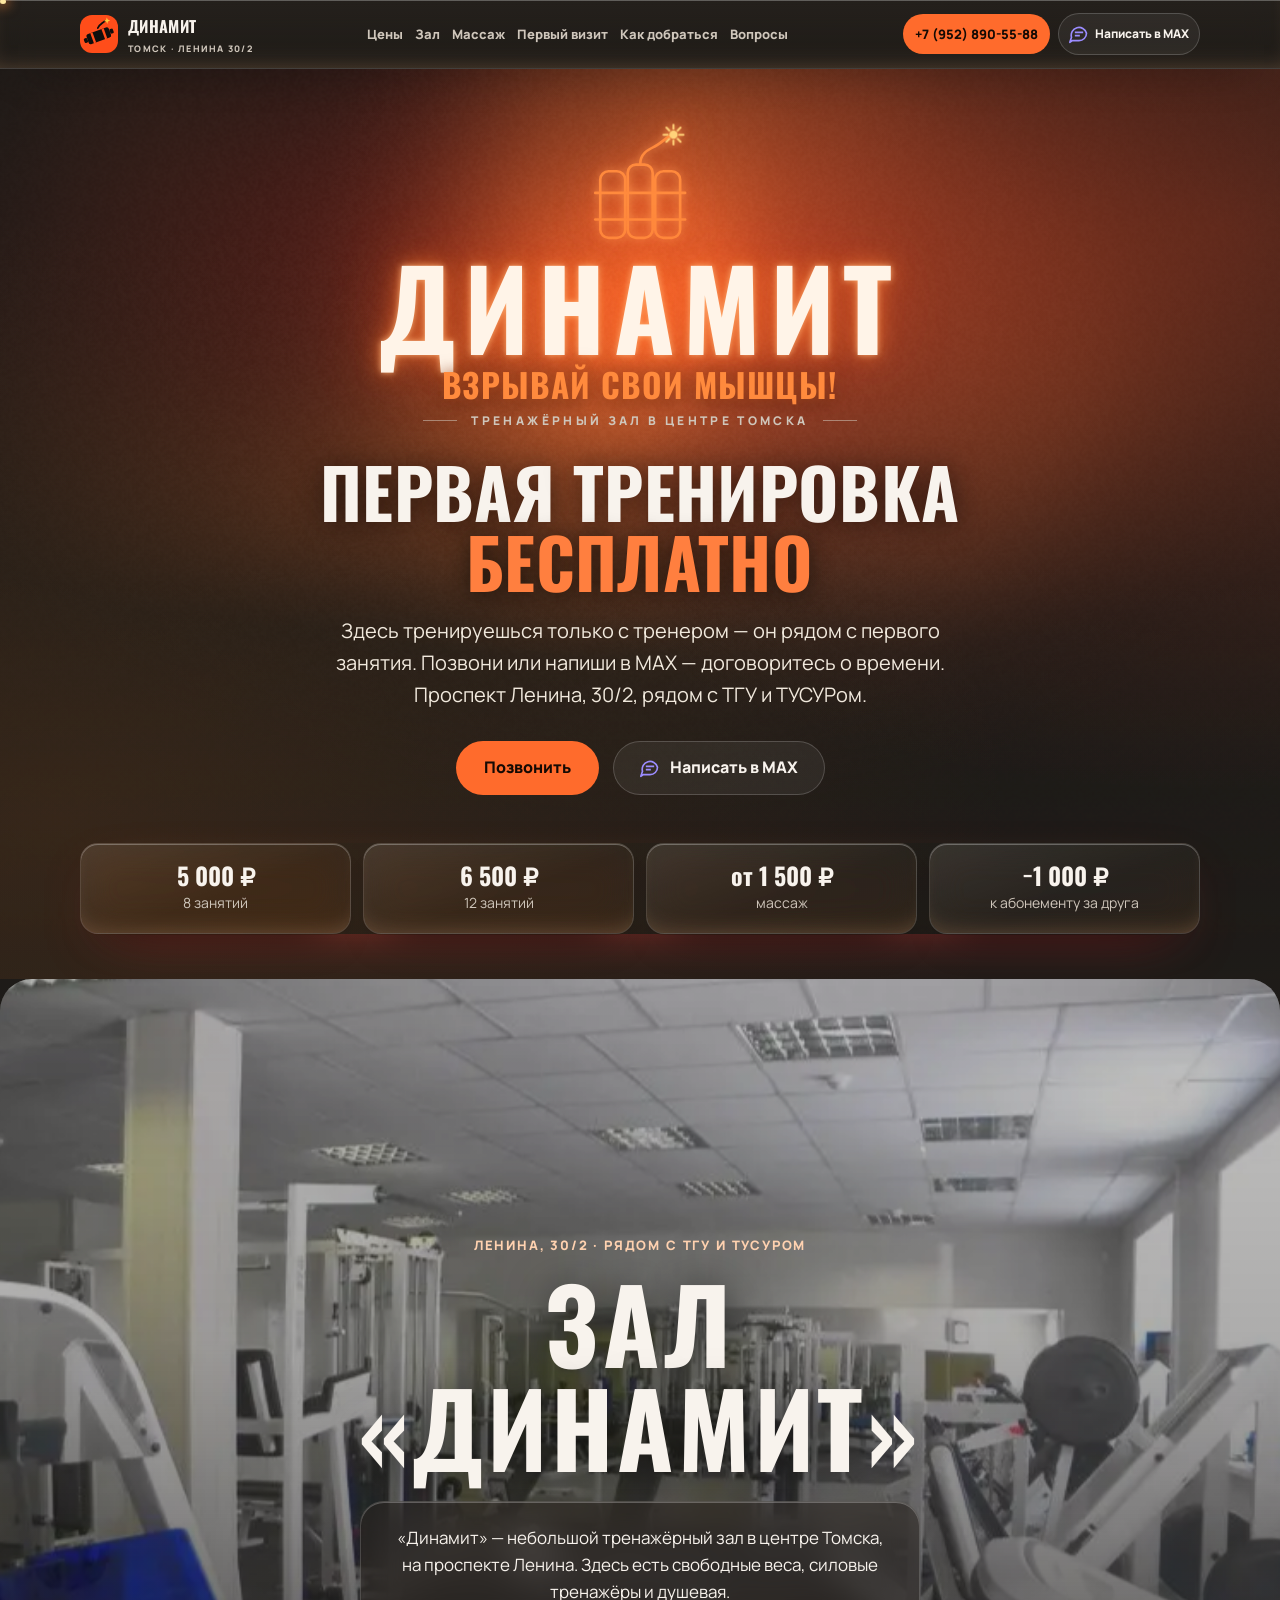
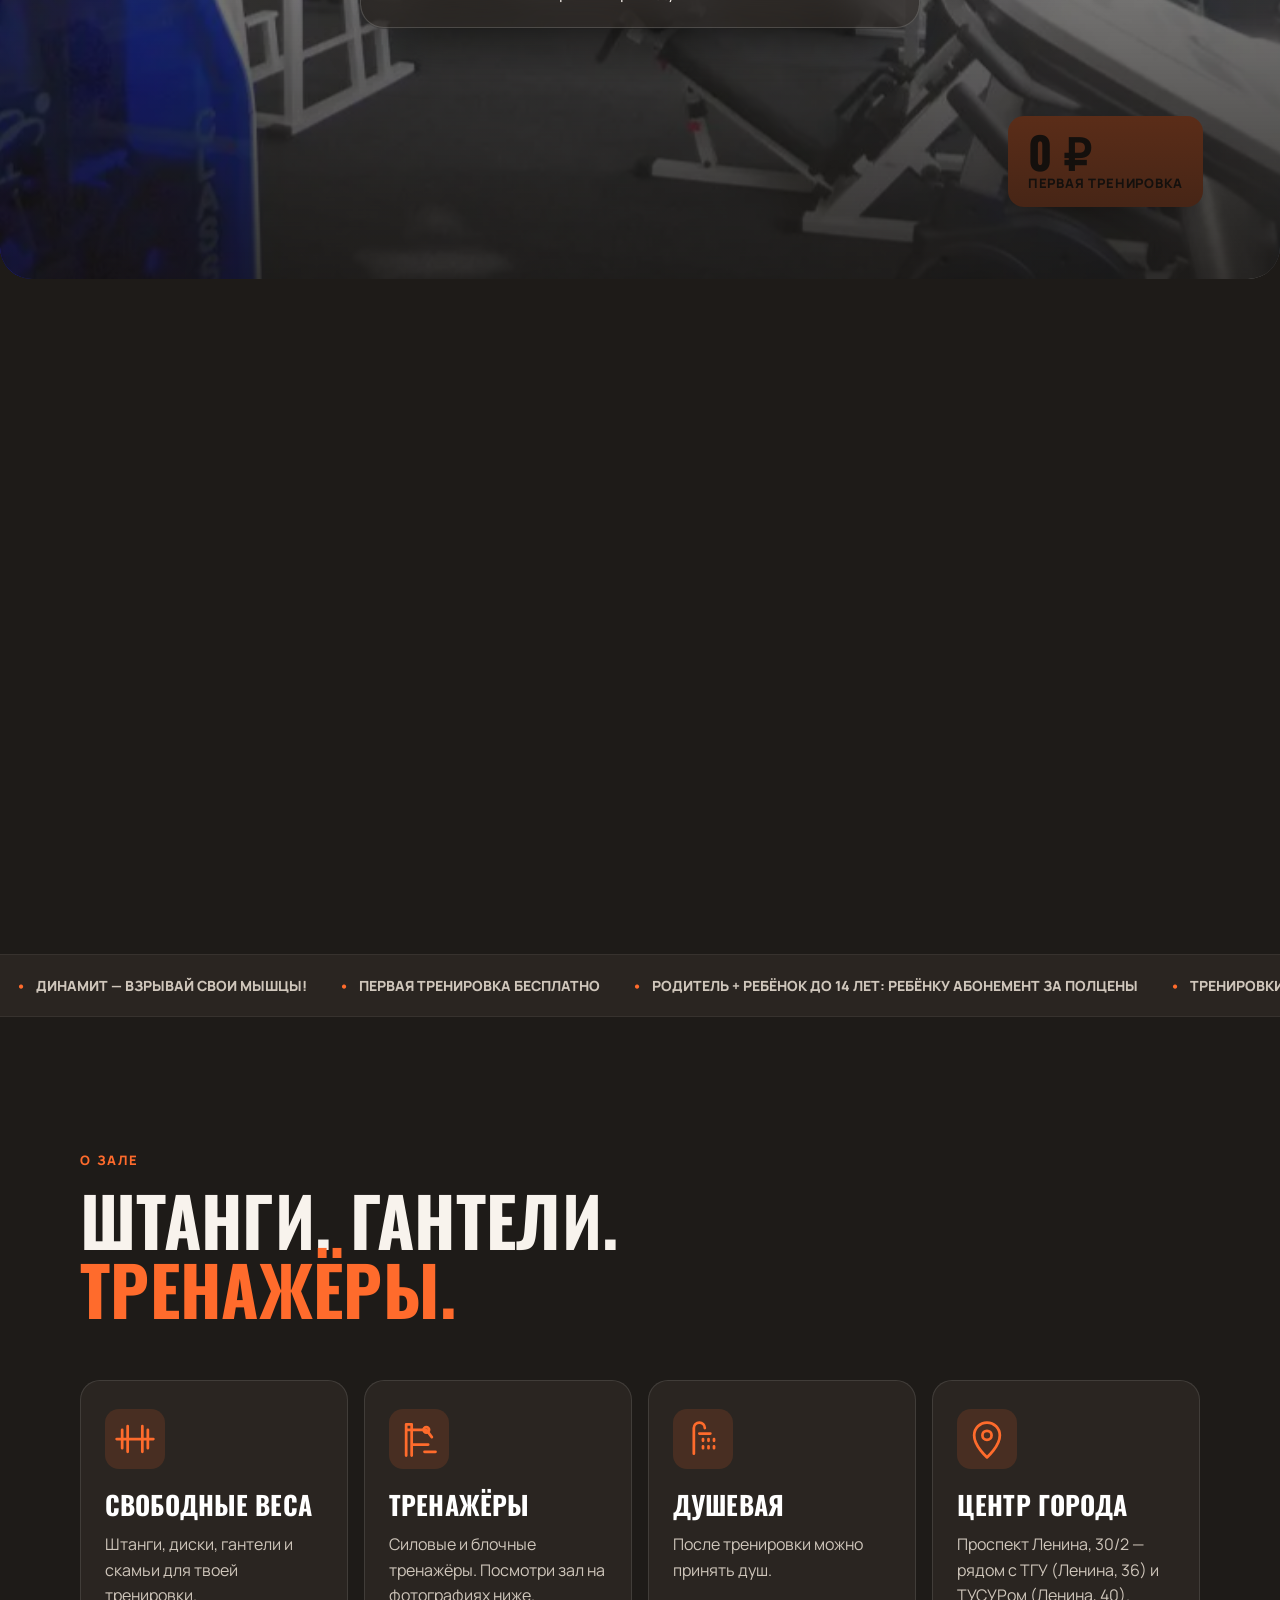
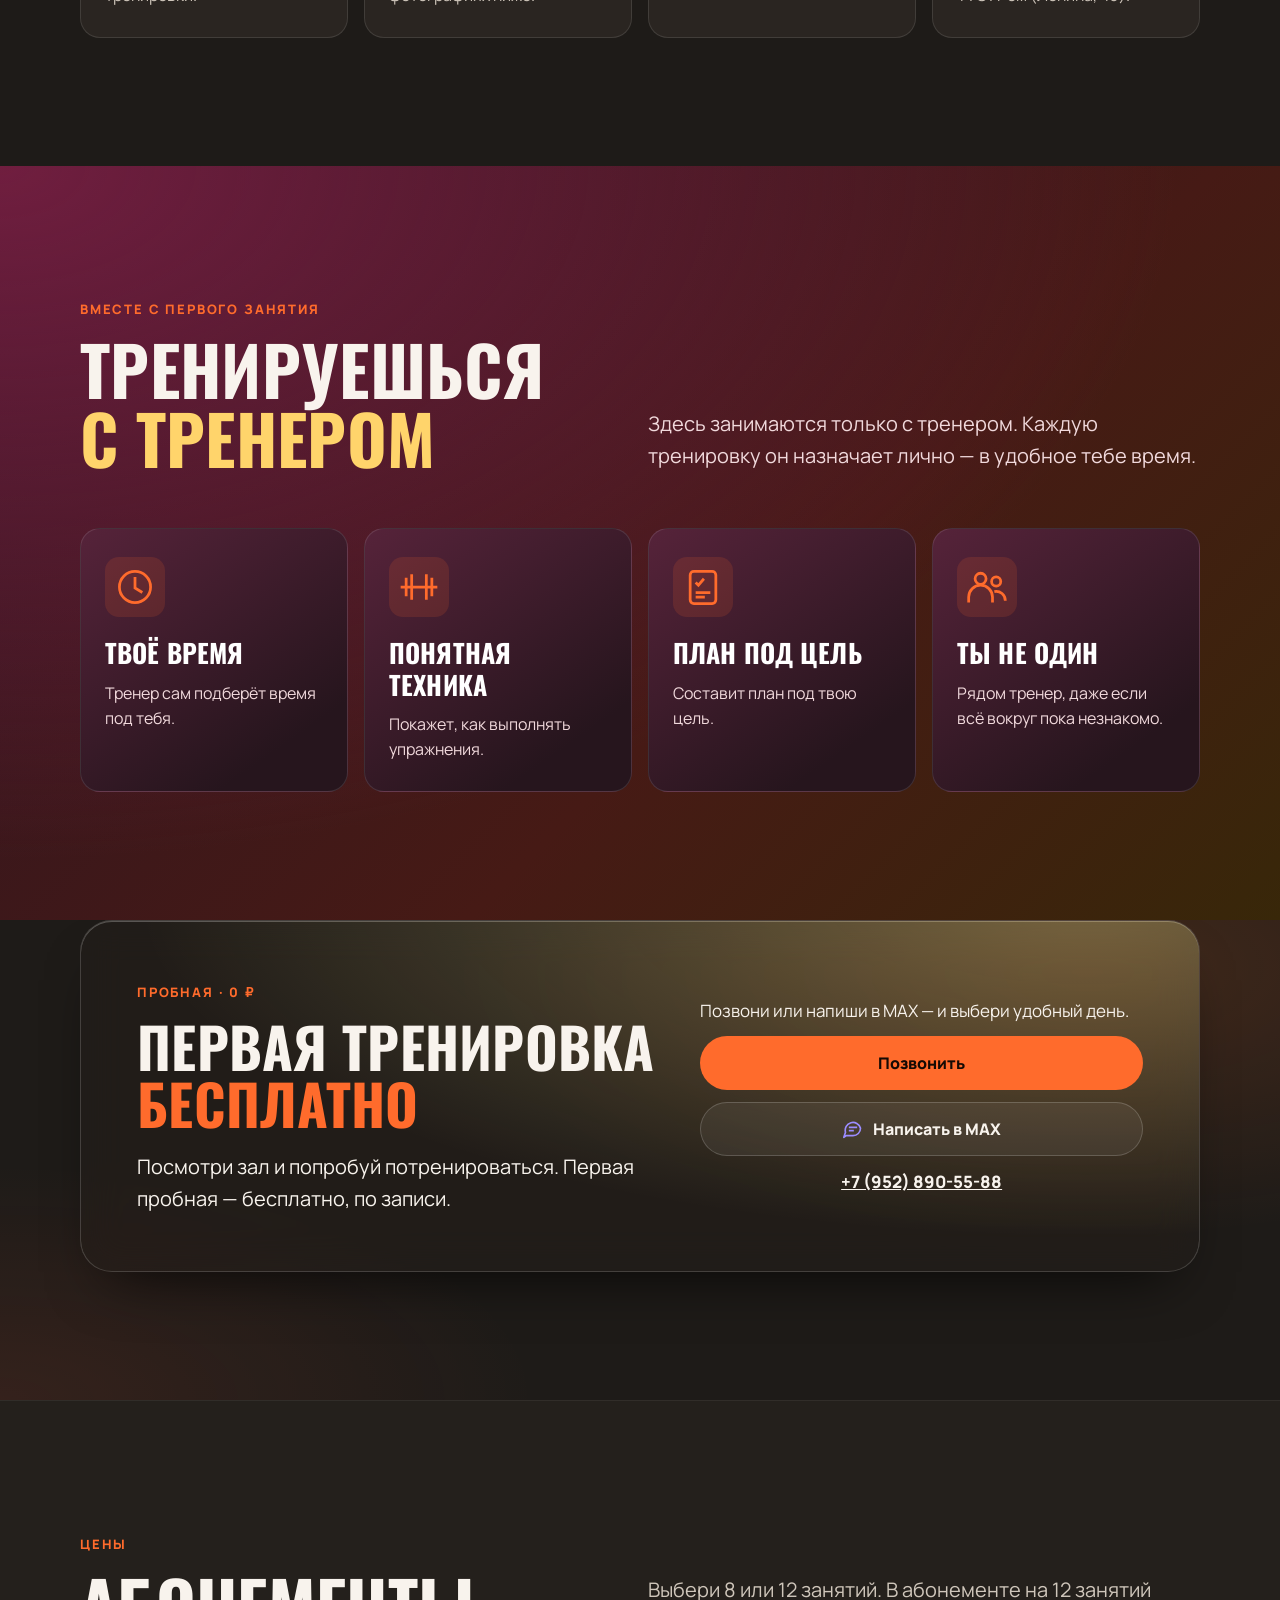
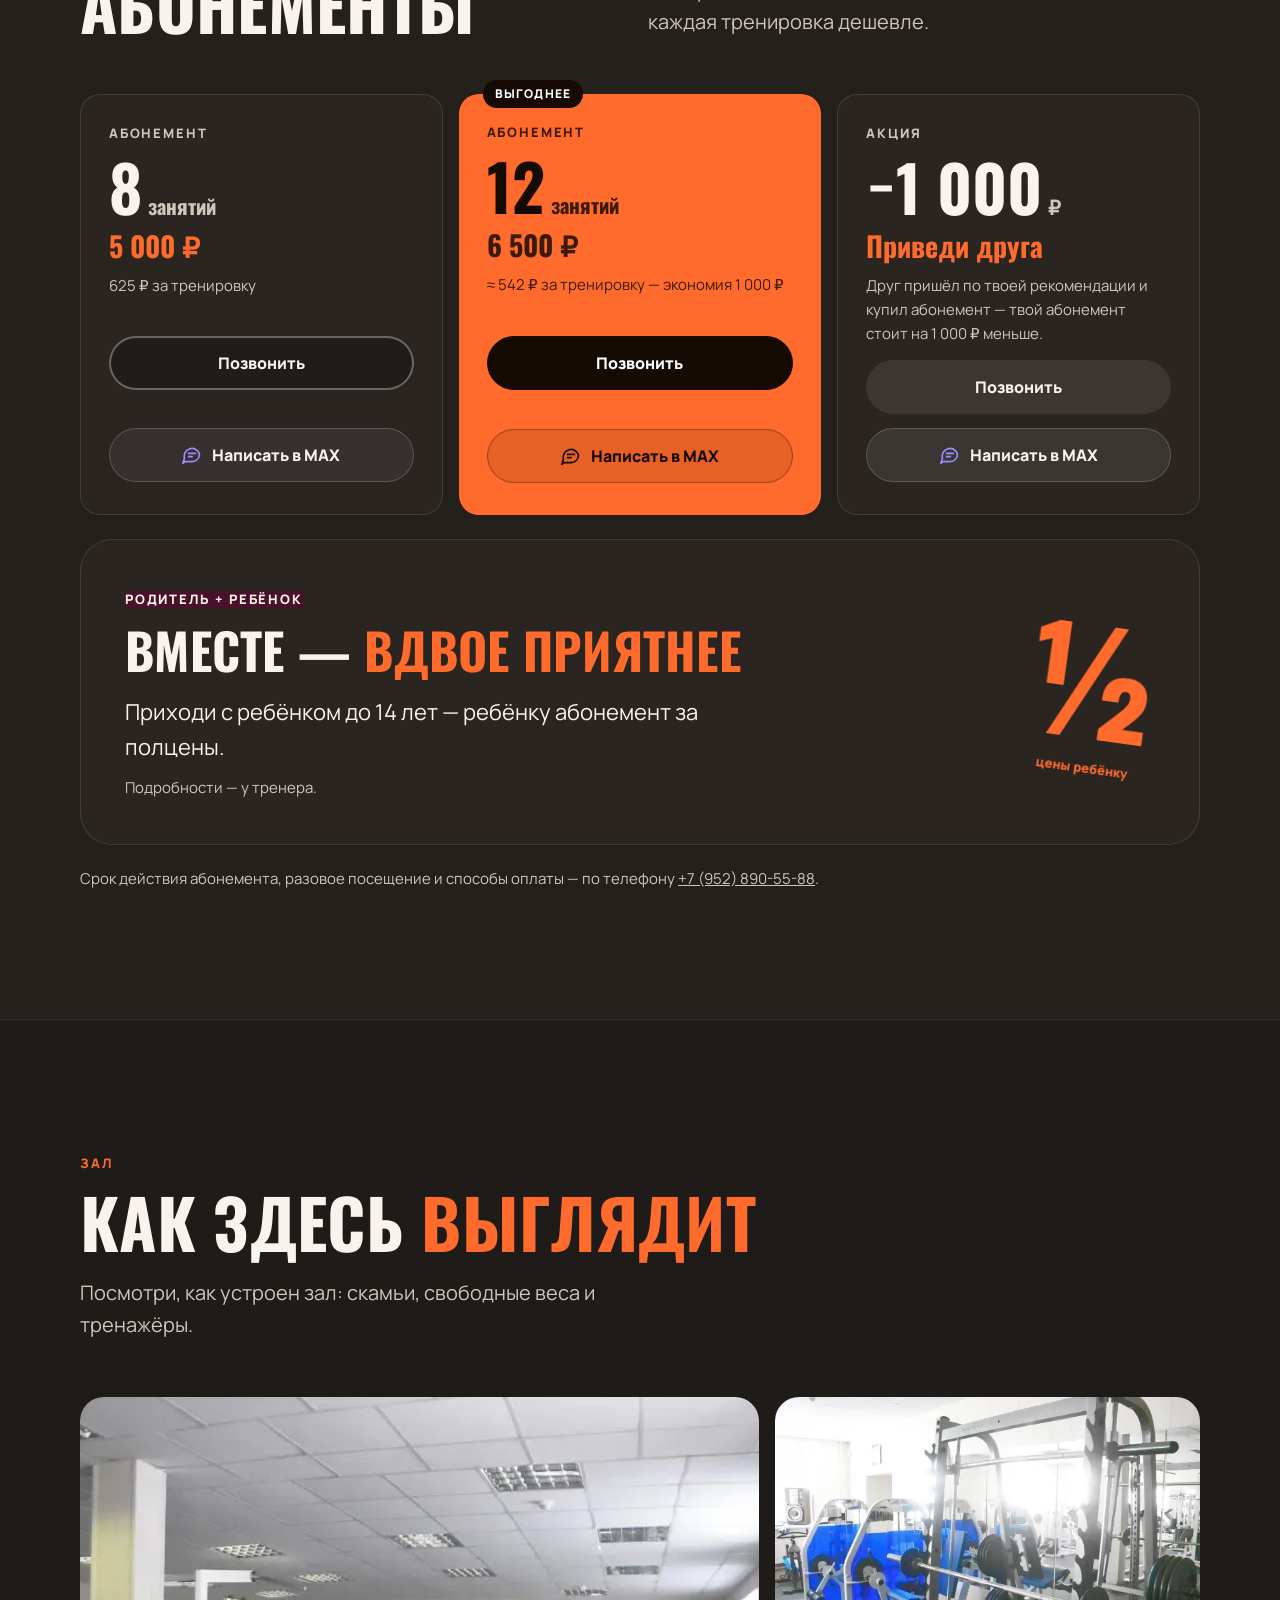
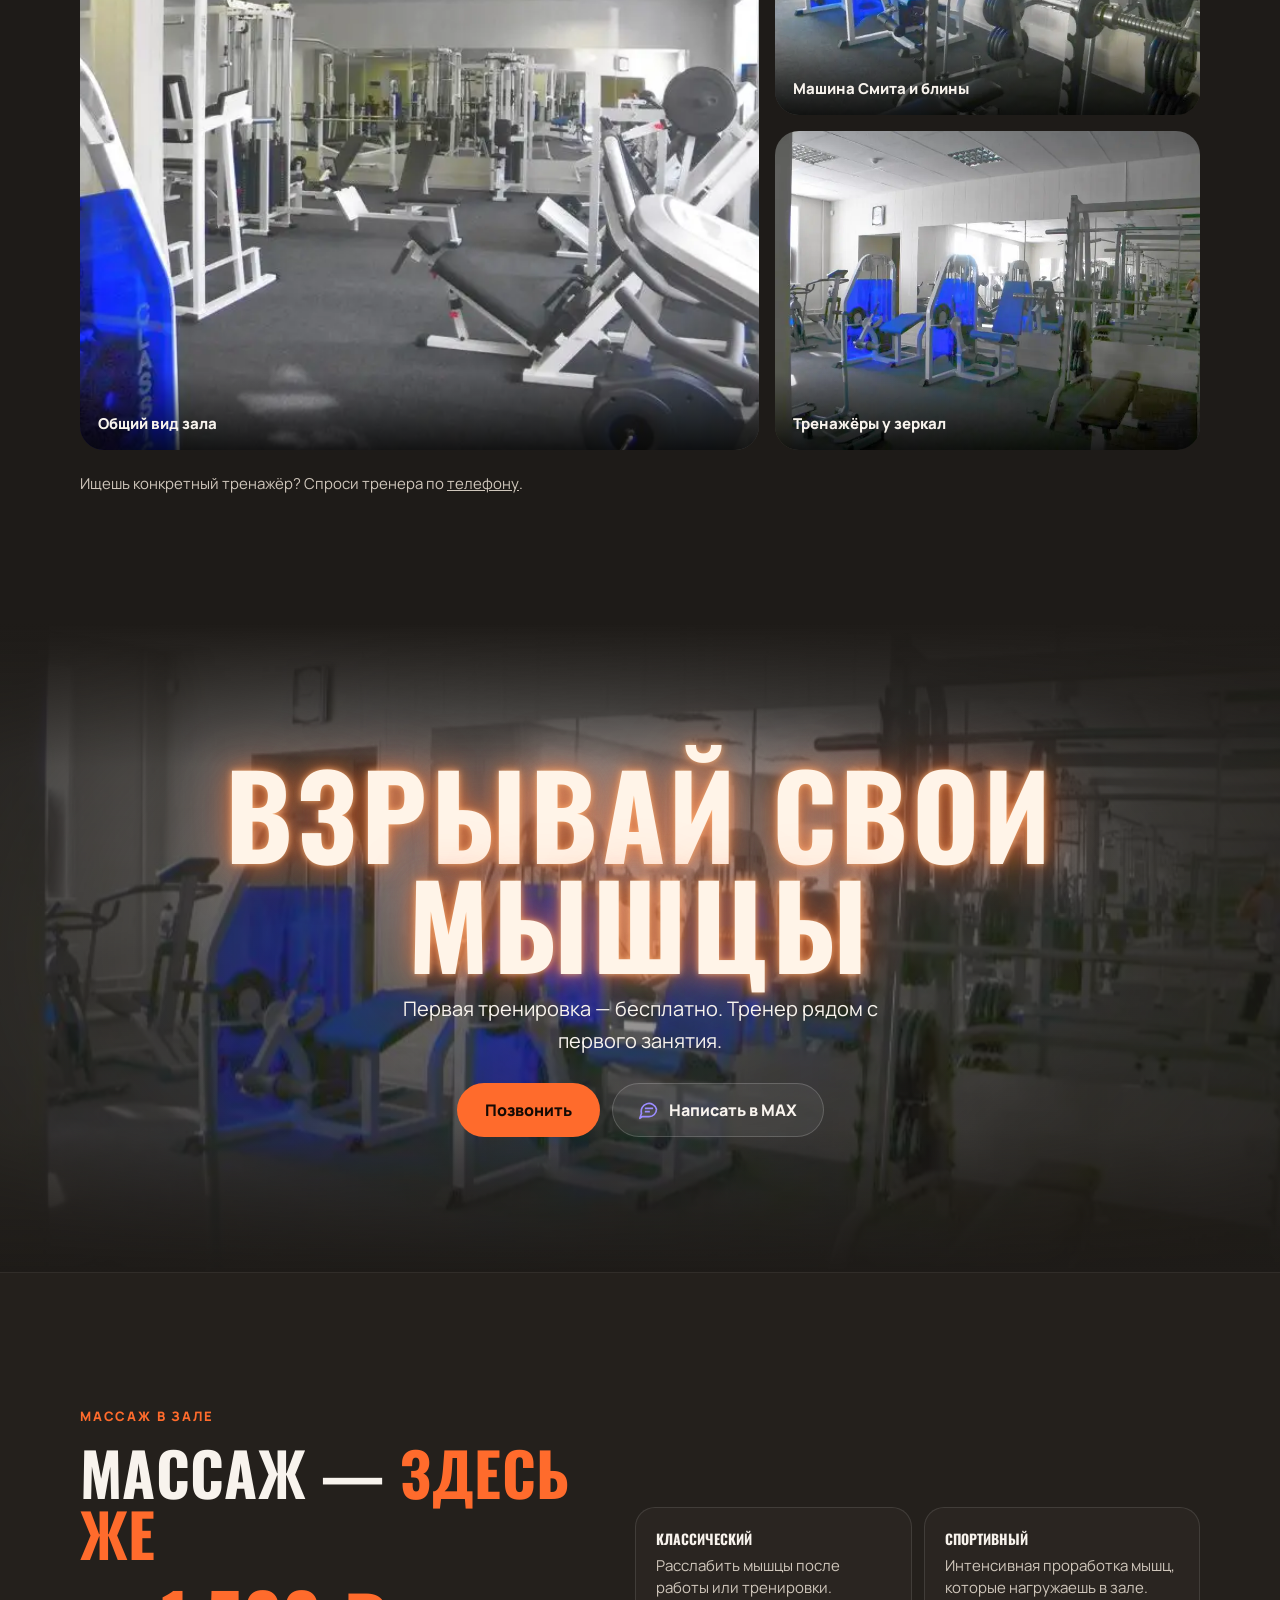
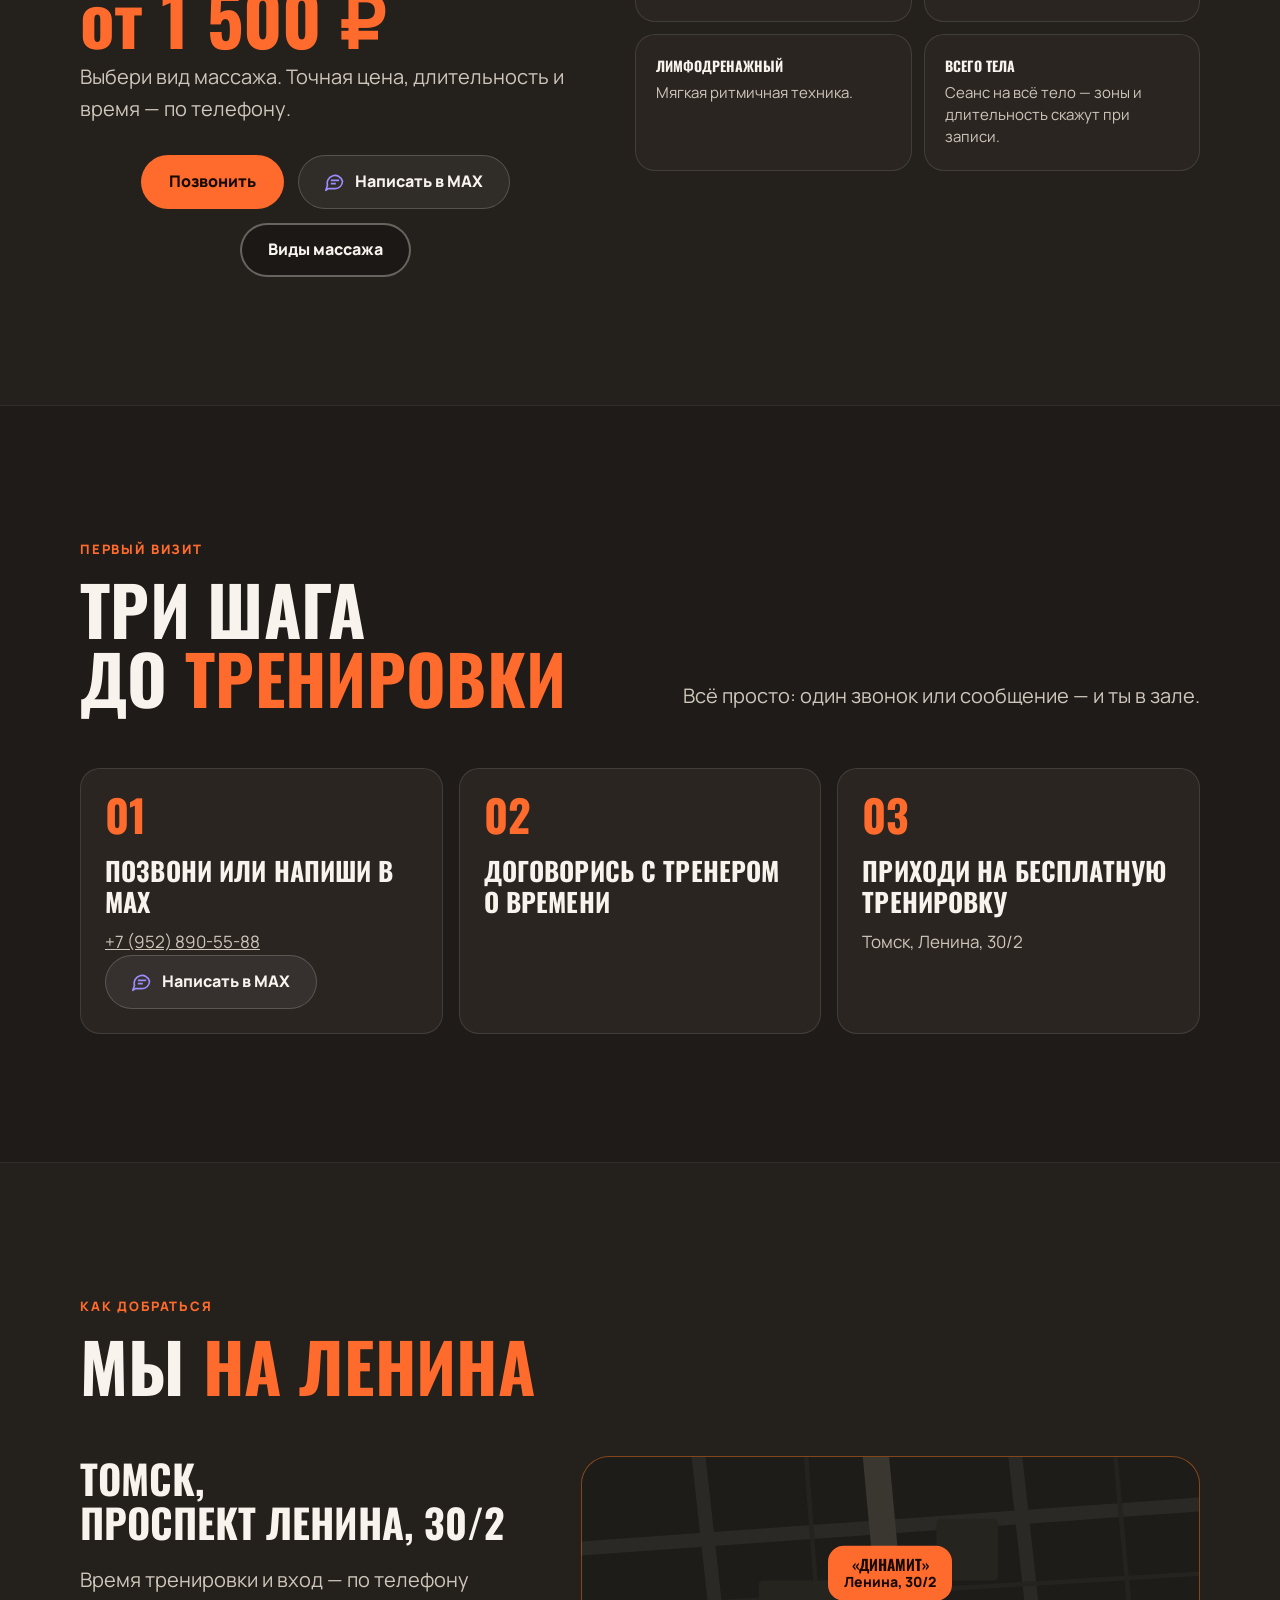
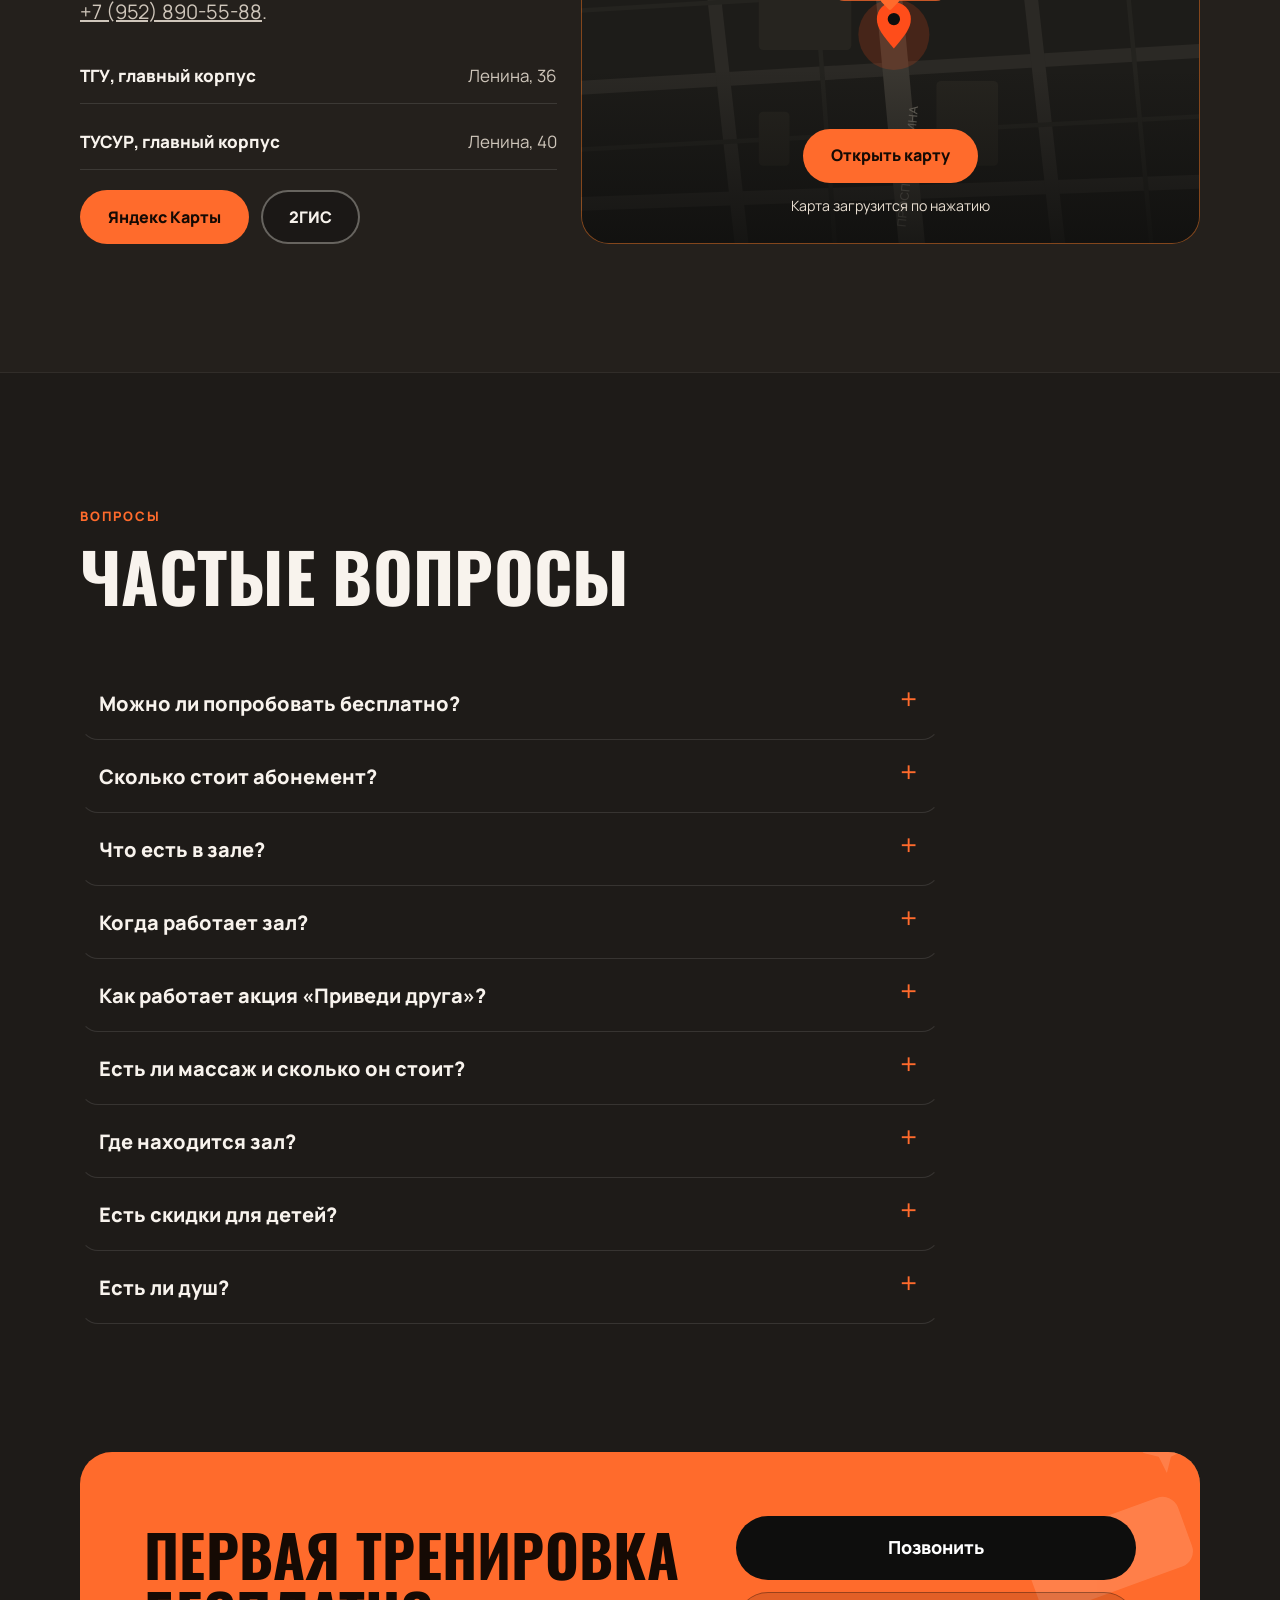
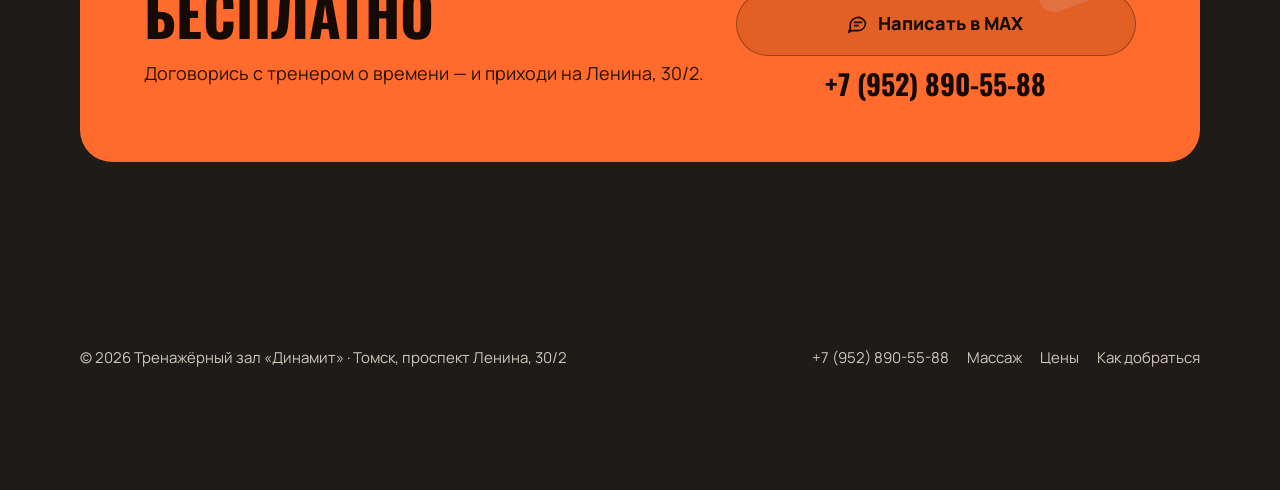
==== commit a8ccdd05: "Запись на массаж, «только с тренером» в первом экране" ====
--- a/index.html
+++ b/index.html
@@ -75,7 +75,7 @@
 <p class="wordsub">Тренажёрный зал в центре Томска</p>
 </div>
 <h1 id="hero-title"><span class="hero-word" style="--word:0">Первая</span> <span class="hero-word" style="--word:1">тренировка</span> <em><span class="hero-word" style="--word:2">бесплатно</span></em></h1>
-<p class="lead">С первого занятия рядом тренер. Позвони или напиши в MAX — договоритесь о времени. Проспект Ленина, 30/2, рядом с ТГУ и ТУСУРом.</p>
+<p class="lead">Здесь тренируешься только с тренером — он рядом с первого занятия. Позвони или напиши в MAX — договоритесь о времени. Проспект Ленина, 30/2, рядом с ТГУ и ТУСУРом.</p>
 <div class="hero-actions">
 <a class="btn btn-fire btn-trial" href="tel:+79528905588">Позвонить</a>
 <a class="btn btn-max " href="#max-contact" data-max><svg viewBox="0 0 24 24" aria-hidden="true"><use href="#max-icon"/></svg>Написать в MAX</a>
@@ -109,7 +109,7 @@
 </section>
 
 <div class="ticker" aria-label="Коротко о Динамите"><div>
-<span>Динамит — взрывай свои мышцы!</span><span>Первая тренировка бесплатно</span><span>Родитель + ребёнок до 14 лет: ребёнку абонемент за полцены</span><span>Тренировки с тренером</span><span>Центр Томска</span><span>Ленина, 30/2</span><span>Массаж от 1&nbsp;500&nbsp;₽</span>
+<span>Динамит — взрывай свои мышцы!</span><span>Первая тренировка бесплатно</span><span>Родитель + ребёнок до 14 лет: ребёнку абонемент за полцены</span><span>Тренировки только с тренером</span><span>Центр Томска</span><span>Ленина, 30/2</span><span>Массаж от 1&nbsp;500&nbsp;₽</span>
 </div></div>
 
 <section class="section" aria-labelledby="why-title">
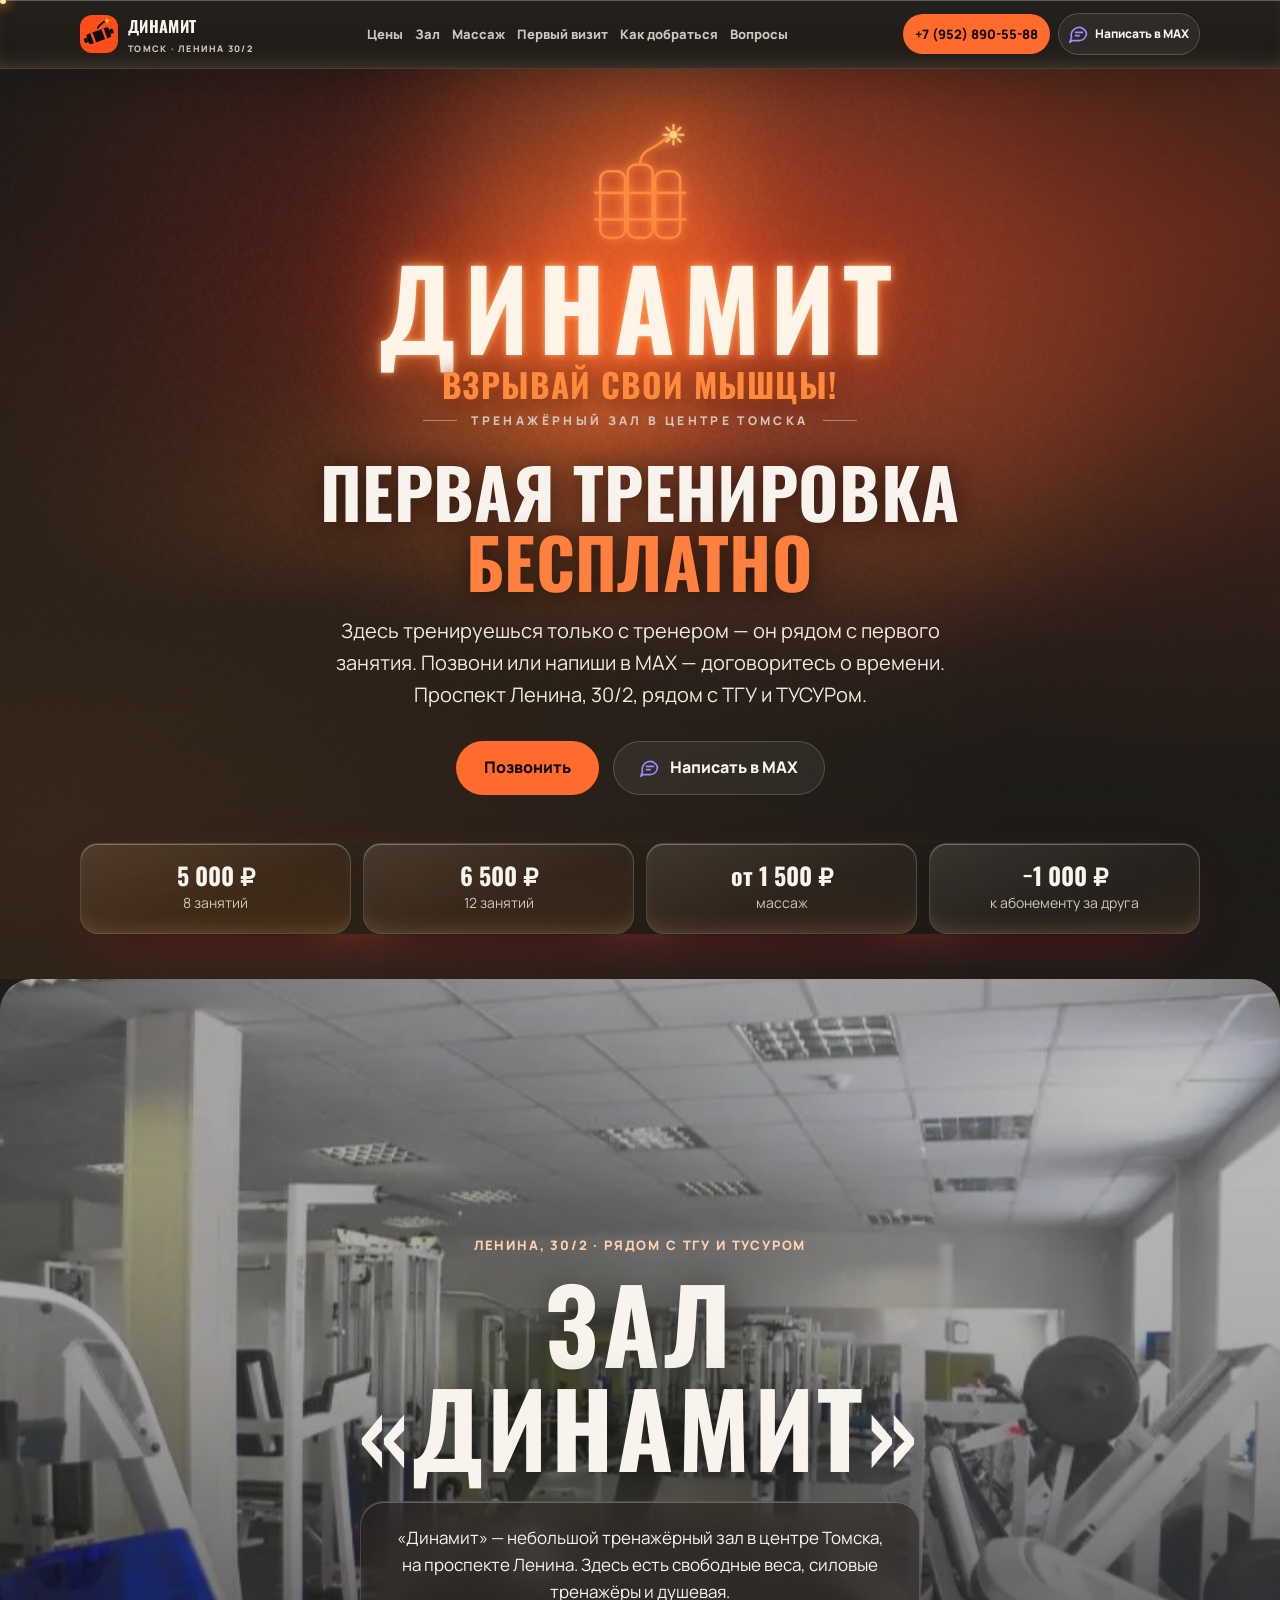
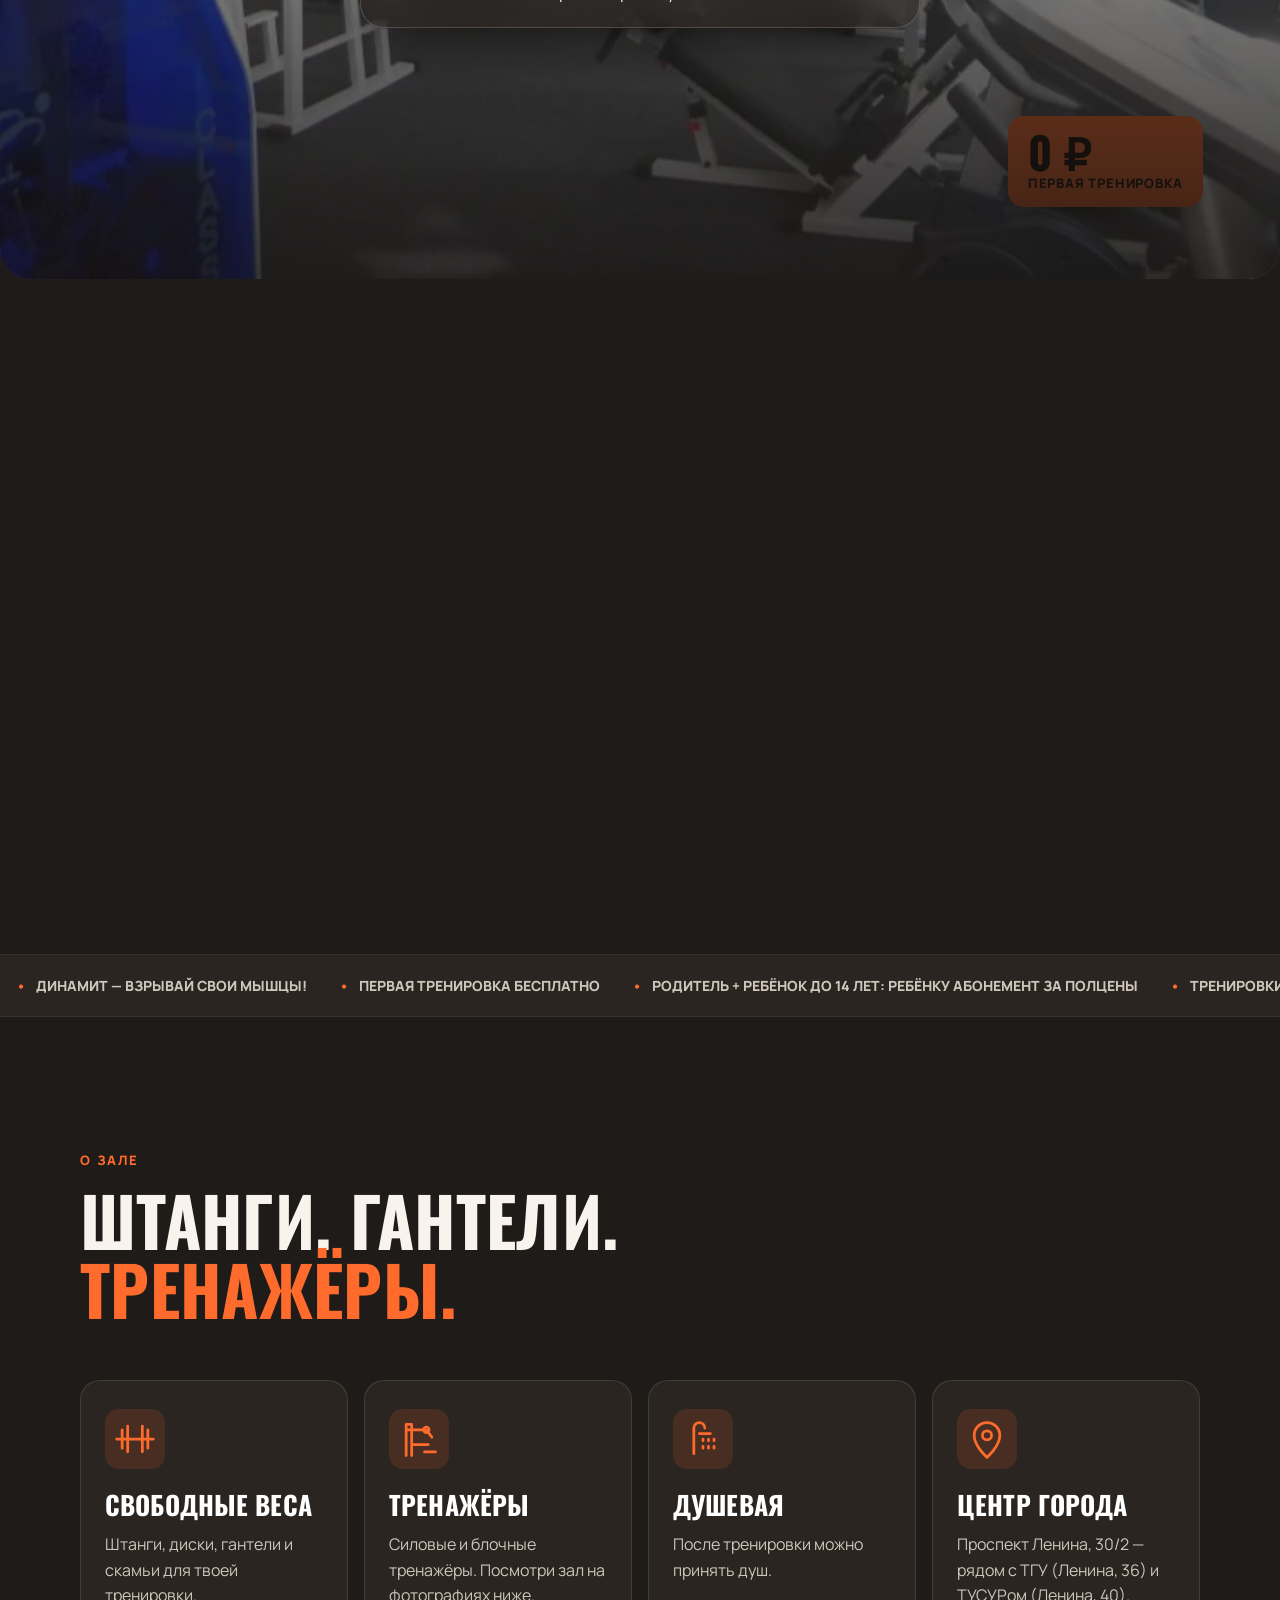
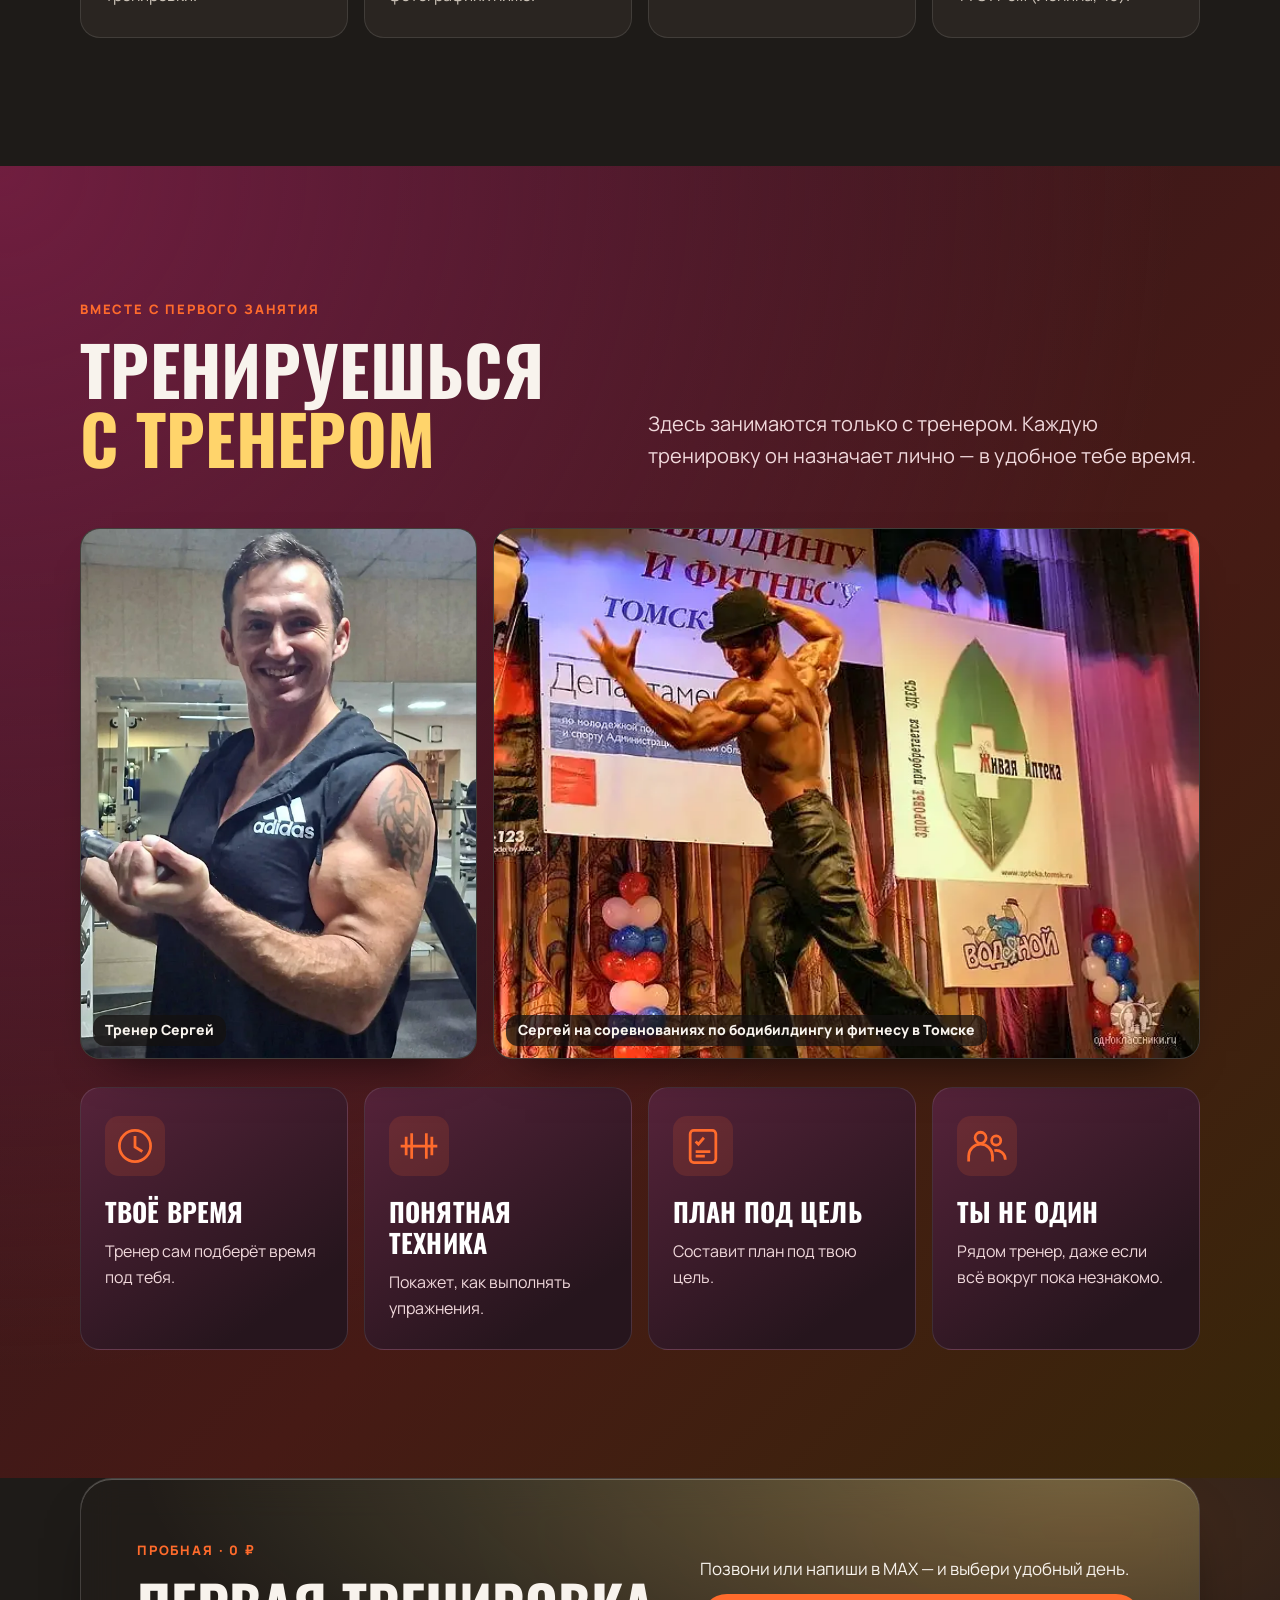
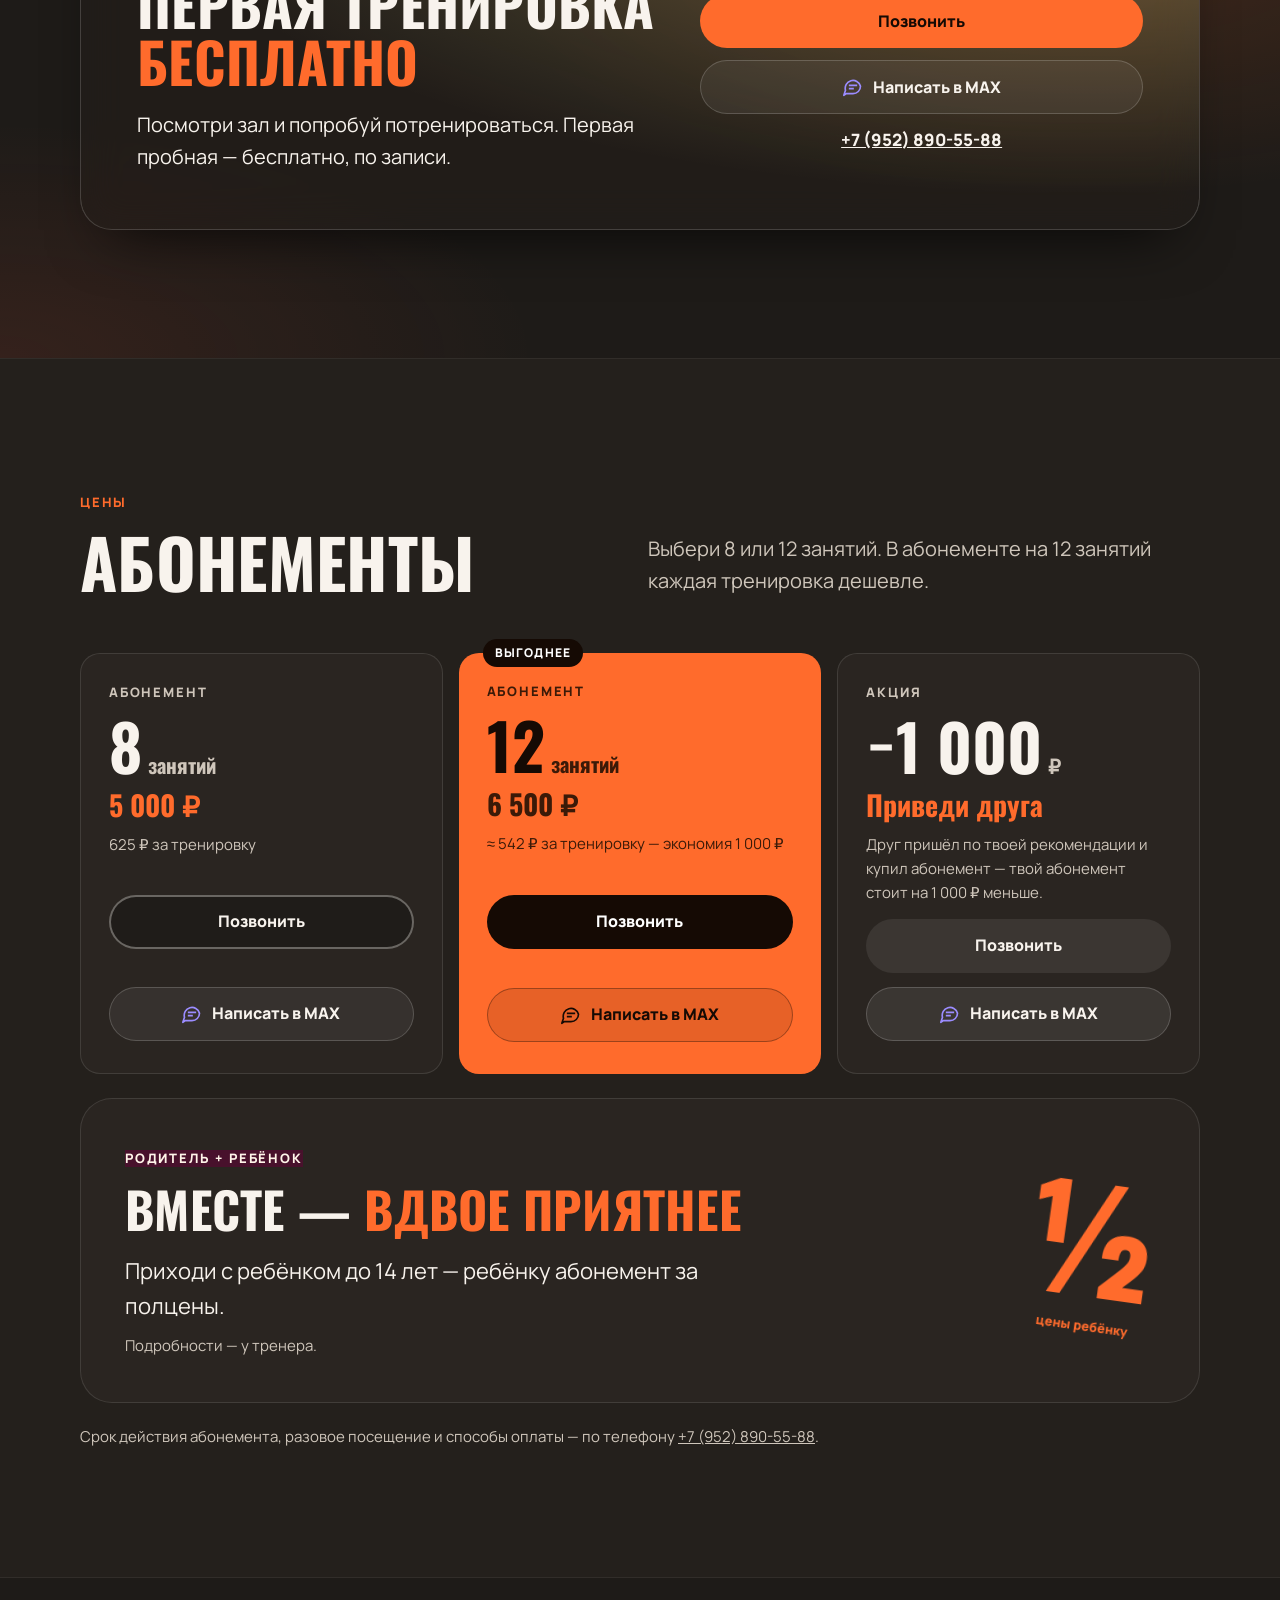
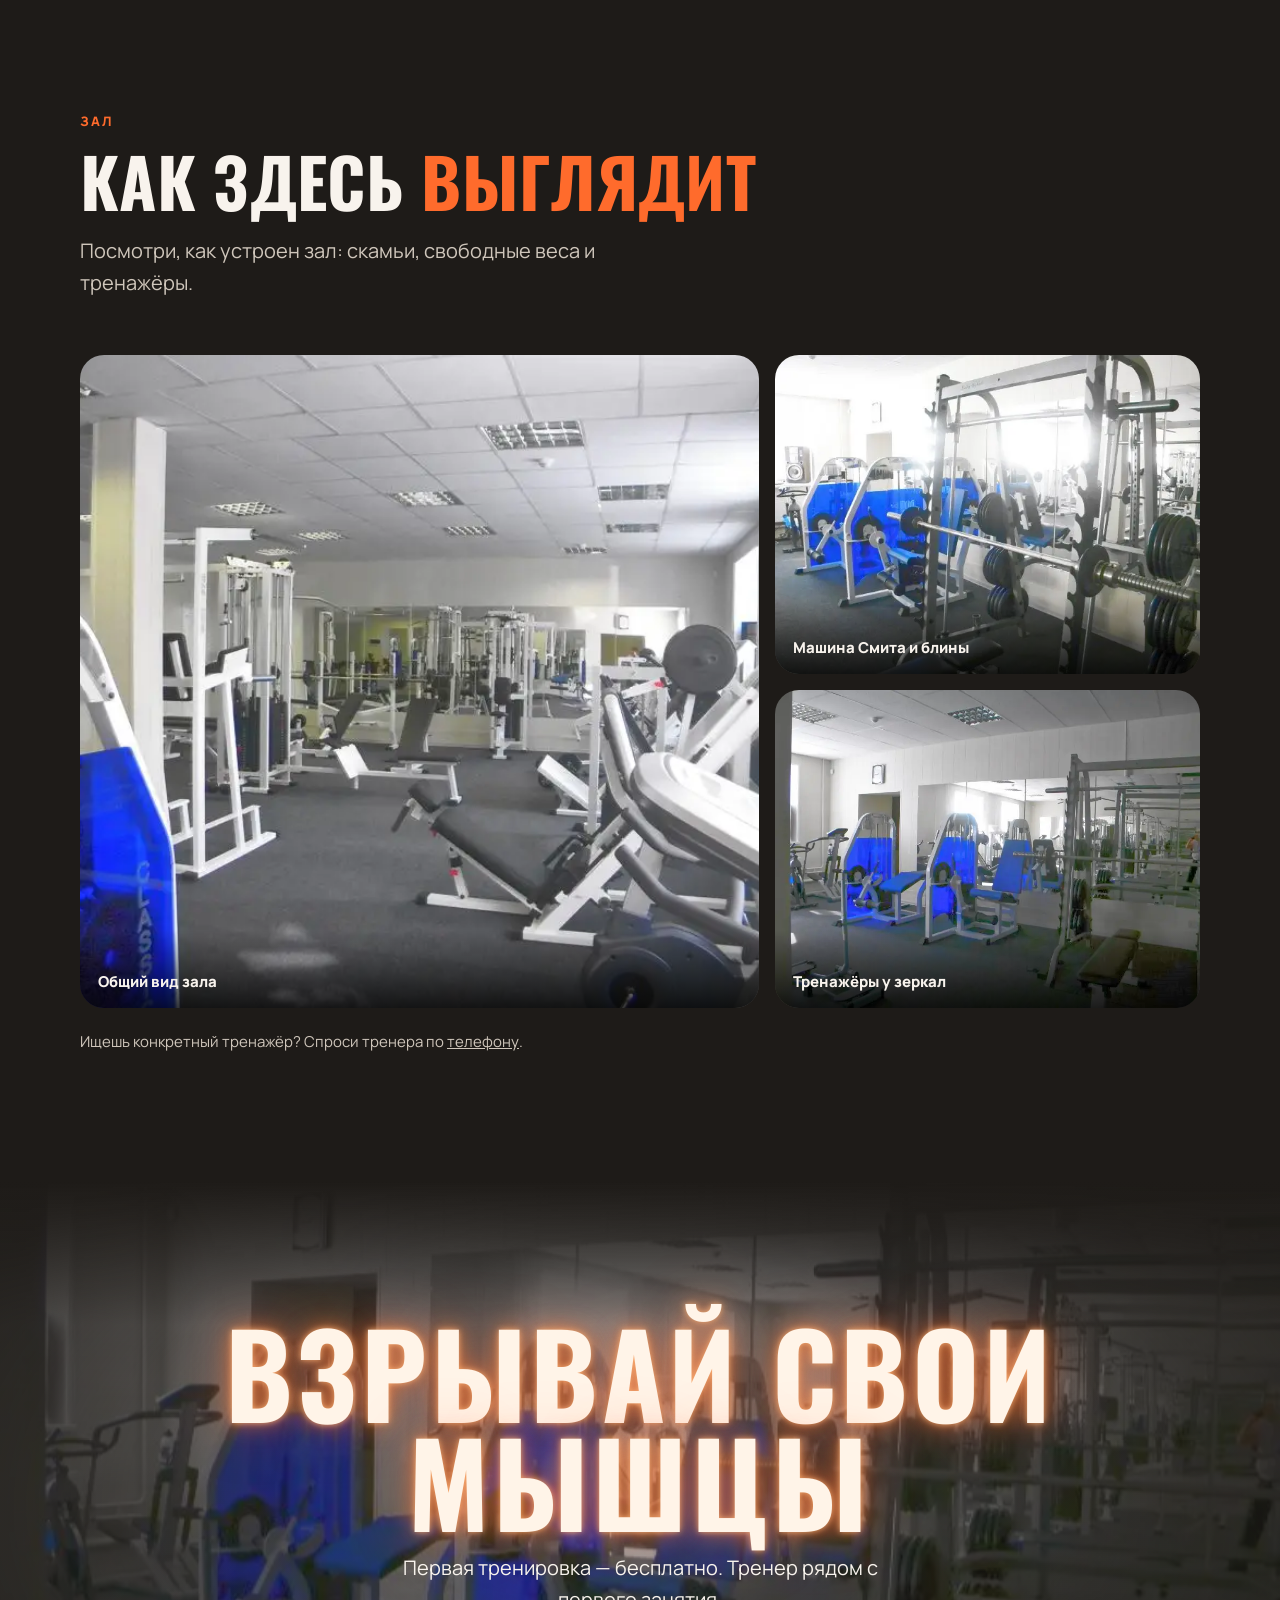
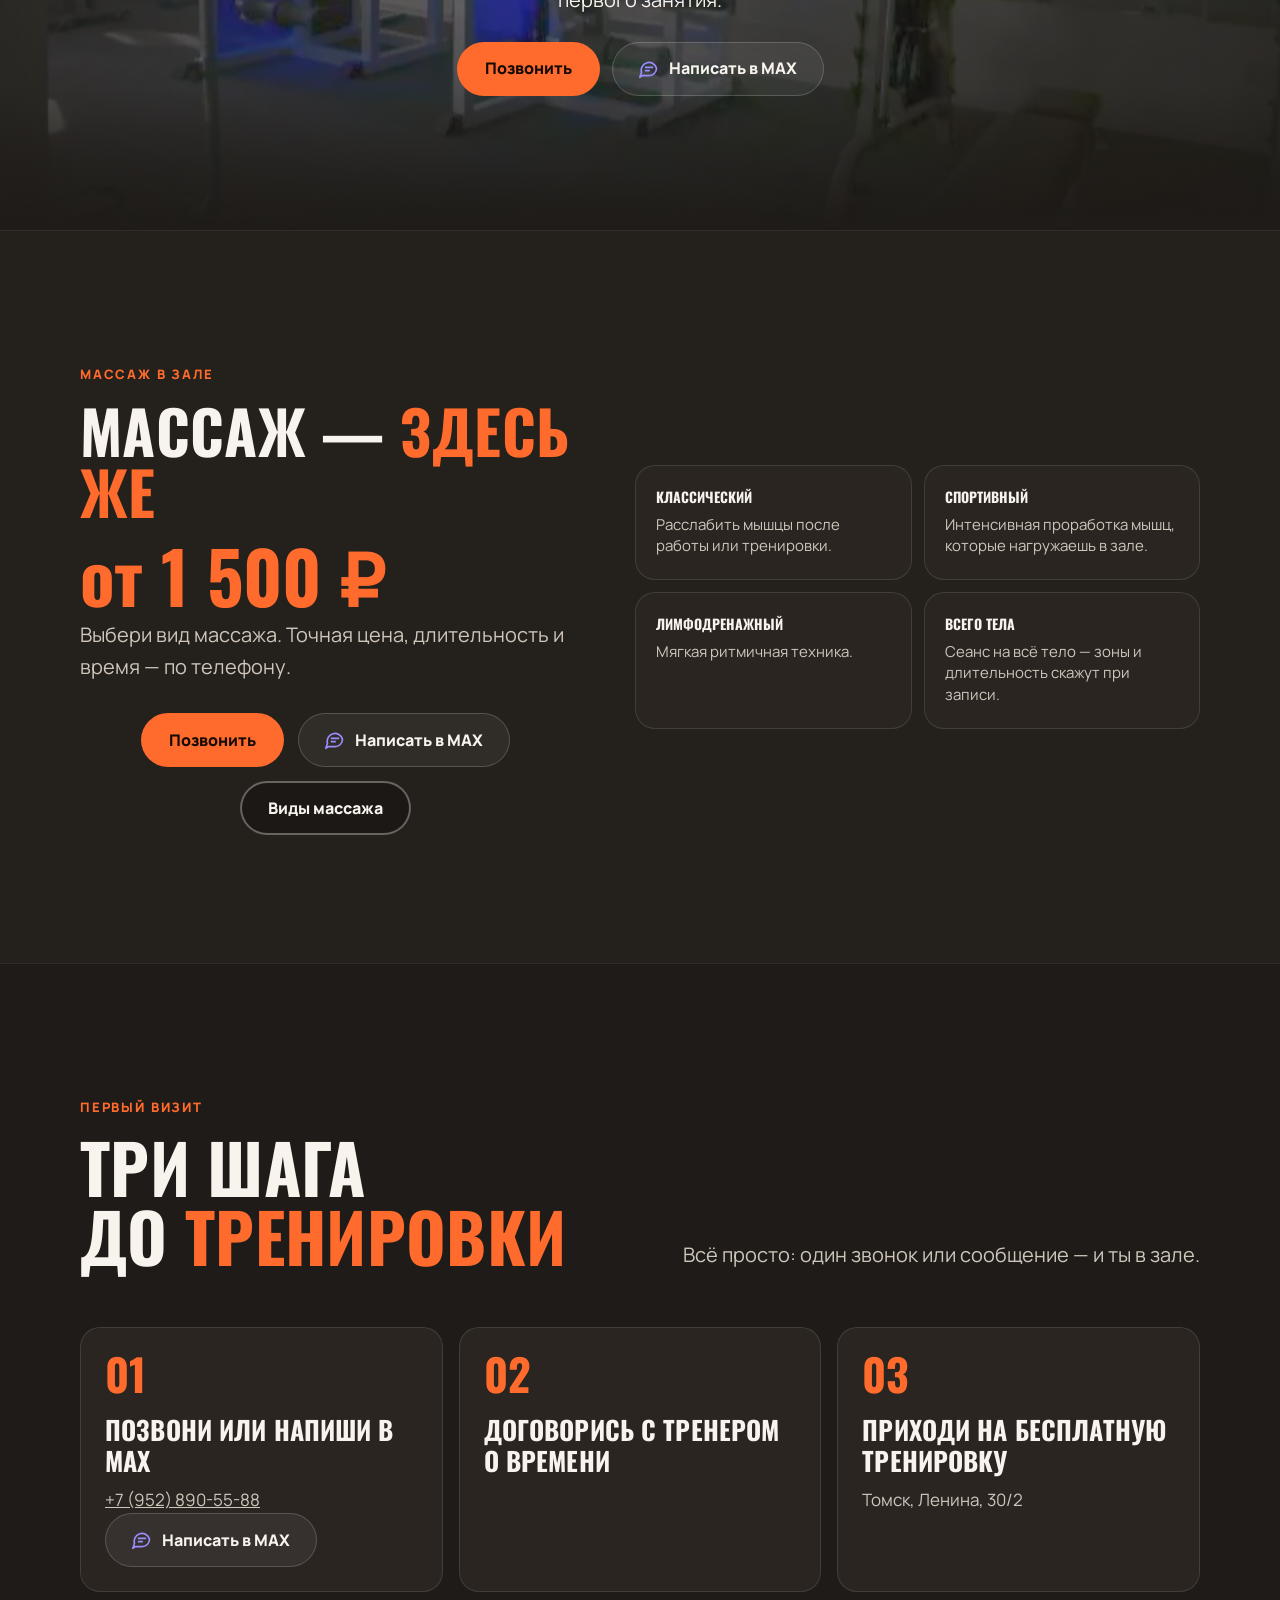
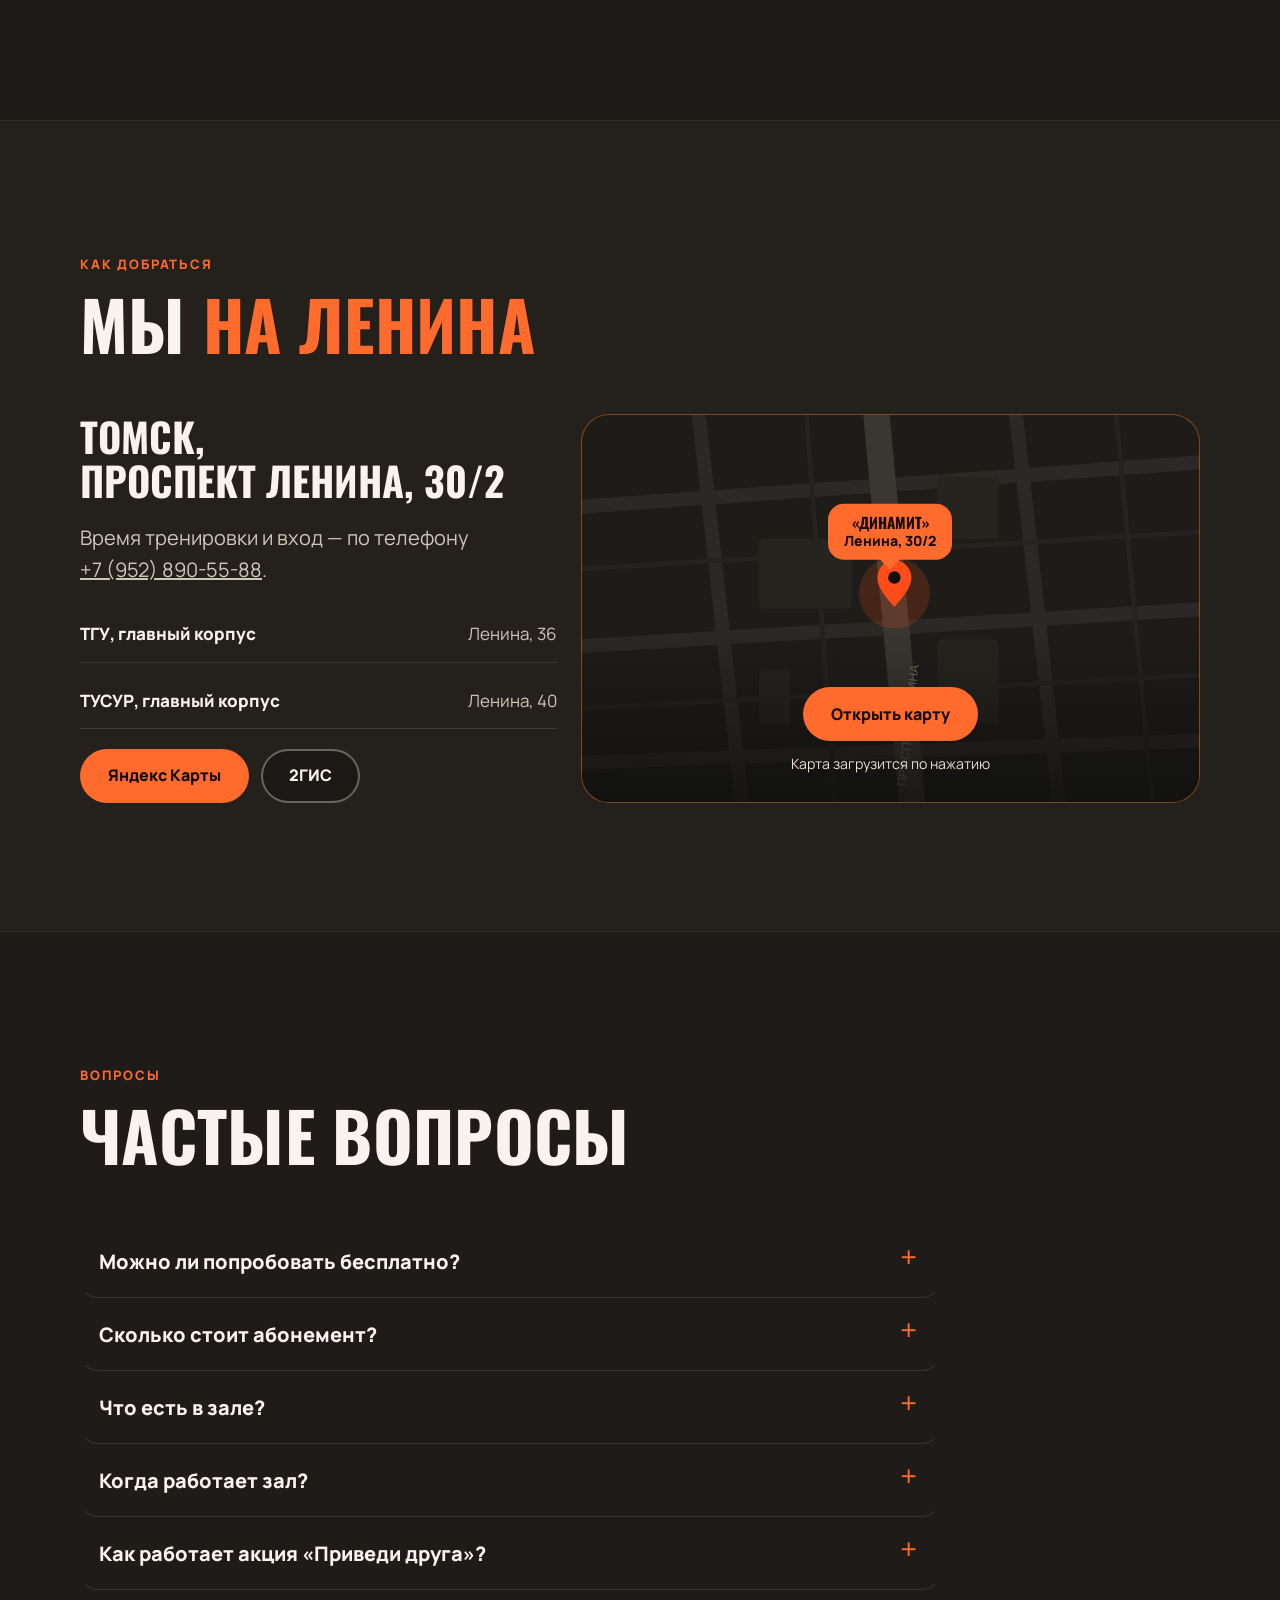
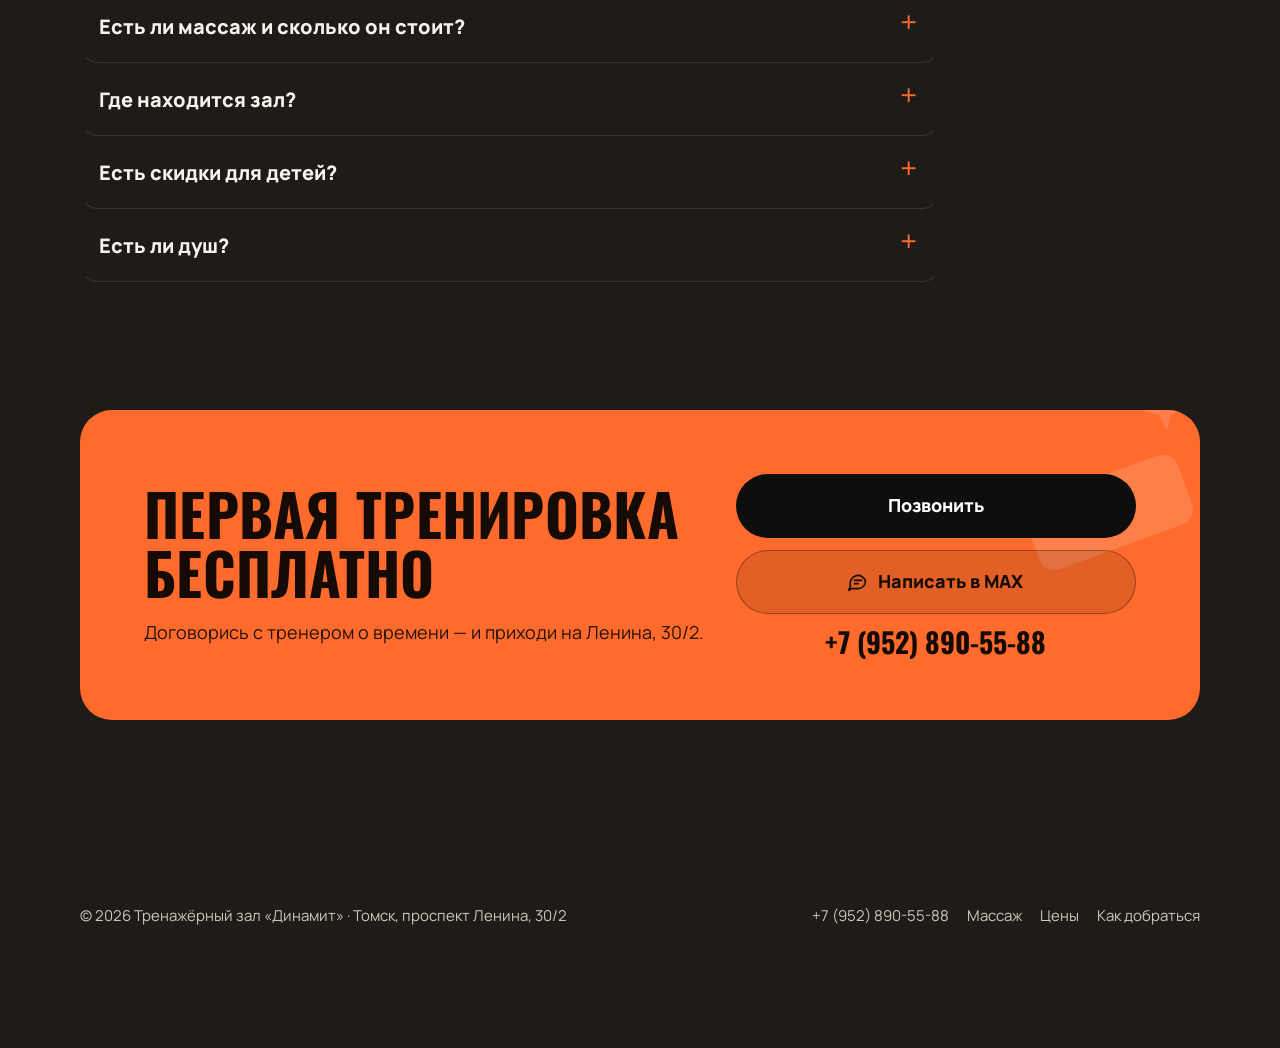
==== commit 900a5016: "Фото тренера Сергея в разделе «Тренируешься с тренером»" ====
--- a/index.html
+++ b/index.html
@@ -146,6 +146,10 @@
 <section class="section coach-section" id="coach" aria-labelledby="coach-title">
 <div class="wrap">
 <div class="section-head reveal"><div><span class="kicker">Вместе с первого занятия</span><h2 id="coach-title">Тренируешься<br><span class="fire">с тренером</span></h2></div><p class="lead">Здесь занимаются только с тренером. Каждую тренировку он назначает лично — в удобное тебе время.</p></div>
+<div class="coach-photos reveal">
+<figure class="coach-photo"><img src="assets/img/sergey-gym-600.webp" width="600" height="800" alt="Тренер Сергей в тренажёрном зале" loading="lazy" decoding="async"><figcaption>Тренер Сергей</figcaption></figure>
+<figure class="coach-photo"><img src="assets/img/sergey-stage-640.webp" width="640" height="480" alt="Сергей выступает на соревнованиях по бодибилдингу и фитнесу в Томске" loading="lazy" decoding="async"><figcaption>Сергей на соревнованиях по бодибилдингу и фитнесу в Томске</figcaption></figure>
+</div>
 <div class="features coach-cards">
 <article class="feature reveal"><svg viewBox="0 0 48 48" fill="none" stroke="currentColor" stroke-width="3" aria-hidden="true"><circle cx="24" cy="24" r="17"/><path d="M24 13v12l8 5"/></svg><h3>Твоё время</h3><p>Тренер сам подберёт время под тебя.</p></article>
 <article class="feature reveal"><svg viewBox="0 0 48 48" fill="none" stroke="currentColor" stroke-width="3" aria-hidden="true"><path d="M4 24h40M10 14v20M16 10v28M32 10v28M38 14v20"/></svg><h3>Понятная техника</h3><p>Покажет, как выполнять упражнения.</p></article>
--- a/assets/style.css
+++ b/assets/style.css
@@ -1 +1 @@
-@font-face{font-family:Oswald;font-weight:700;font-display:optional;src:url(fonts/oswald-cyrillic-700-normal.woff2) format('woff2');unicode-range:U+0301,U+0400-045F,U+0490-0491,U+04B0-04B1,U+2116}@font-face{font-family:Oswald;font-weight:700;font-display:optional;src:url(fonts/oswald-latin-700-normal.woff2) format('woff2');unicode-range:U+0000-00FF,U+2000-206F,U+20AC,U+20BD,U+2212}@font-face{font-family:Manrope;font-weight:400;font-display:optional;src:url(fonts/manrope-cyrillic-400-normal.woff2) format('woff2');unicode-range:U+0301,U+0400-045F,U+0490-0491,U+04B0-04B1,U+2116}@font-face{font-family:Manrope;font-weight:800;font-display:optional;src:url(fonts/manrope-cyrillic-800-normal.woff2) format('woff2');unicode-range:U+0301,U+0400-045F,U+0490-0491,U+04B0-04B1,U+2116}@font-face{font-family:Manrope;font-weight:400;font-display:optional;src:url(fonts/manrope-latin-400-normal.woff2) format('woff2');unicode-range:U+0000-00FF,U+2000-206F,U+20AC,U+20BD,U+2212}@font-face{font-family:Manrope;font-weight:800;font-display:optional;src:url(fonts/manrope-latin-800-normal.woff2) format('woff2');unicode-range:U+0000-00FF,U+2000-206F,U+20AC,U+20BD,U+2212}:root{--bg:#0e0e0d;--surface:#1d1714;--surface-2:#281d18;--line:#544035;--text:#fff5e9;--muted:#c6bcb1;--fire:#ff8b3d;--fire-2:#ff593f;--spark:#ffe074;--rose:#ff87b0;--display:Oswald,Impact,'Arial Narrow',sans-serif;--body:Manrope,'Segoe UI',Roboto,Arial,sans-serif;--wrap:1200px;--gutter:clamp(16px,4vw,40px);--radius:14px}*,*::before,*::after{box-sizing:border-box}html{scroll-behavior:smooth;scroll-padding-top:80px;-webkit-text-size-adjust:100%}@media (prefers-reduced-motion:reduce){html{scroll-behavior:auto}*,*::before,*::after{animation:none !important;transition:none !important}}body{margin:0;background:var(--bg);color:var(--text);font:400 17px/1.6 var(--body)}body.scroll-locked{position:fixed;width:100%;overflow:hidden}img{max-width:100%;height:auto;display:block}a{color:inherit}a[href^="tel:"]:not(.btn){white-space:nowrap}h1,h2,h3{font-family:var(--display);font-weight:800;line-height:1.02;margin:0;text-transform:uppercase;letter-spacing:.005em}h2{font-size:clamp(32px,6vw,68px)}h3{font-size:clamp(20px,2.3vw,26px);line-height:1.2}p{margin:0}h1,h2,h3,p,b{overflow-wrap:normal;word-break:normal;hyphens:none}.wrap{max-width:var(--wrap);margin:0 auto;padding:0 var(--gutter)}.sr-only{position:absolute;width:1px;height:1px;overflow:hidden;clip:rect(0 0 0 0);white-space:nowrap}.skip{position:absolute;left:12px;top:-60px;background:var(--fire);color:var(--bg);padding:10px 14px;border-radius:8px;z-index:100}.skip:focus{top:12px}:focus-visible{outline:3px solid var(--spark);outline-offset:3px}.fire{color:var(--fire)}.kicker{display:inline-flex;align-items:center;gap:10px;font:800 13px/1.3 var(--body);letter-spacing:.12em;text-transform:uppercase;color:var(--spark);margin-bottom:18px;padding:8px 12px;border:1px solid #a44c29;border-radius:6px;background:#341b13}.kicker::before{content:'';width:7px;height:7px;flex:none;background:var(--fire);transform:rotate(45deg)}.lead{font-size:clamp(17px,1.6vw,20px);color:var(--muted);max-width:60ch}.btn{position:relative;isolation:isolate;overflow:hidden;display:inline-flex;align-items:center;justify-content:center;gap:10px;min-height:54px;padding:14px 26px;border-radius:999px;font:800 16px/1.3 var(--body);text-align:center;text-decoration:none;border:2px solid transparent;cursor:pointer;transition:transform .2s ease}.btn:active{transform:scale(.97)}.btn-fire{background:linear-gradient(115deg,var(--fire-2),var(--fire),#ffad42);color:var(--bg);box-shadow:0 10px 30px -10px rgba(255,77,26,.7)}.btn::after{content:'';position:absolute;inset:0;border-radius:inherit;z-index:-1;pointer-events:none;opacity:0;background:rgba(243,239,231,.09);transition:opacity .25s ease}.btn-fire::after{background:linear-gradient(105deg,transparent 30%,rgba(255,255,255,.4) 50%,transparent 70%);transform:translateX(-140%) skewX(-15deg);opacity:1;transition:transform .65s ease}.btn-ghost{border-color:rgba(243,239,231,.35);color:var(--text);background:rgba(14,14,13,.35)}.btn-ghost:focus-visible::after{opacity:1}@media (hover:hover){.btn:hover{transform:translateY(-2px)}.btn:active{transform:scale(.97)}.btn-fire:hover{animation:none;box-shadow:0 0 26px rgba(255,77,26,.45)}.btn-fire:hover::after{transform:translateX(140%) skewX(-15deg)}.btn-ghost:hover{box-shadow:inset 0 0 0 1px var(--text)}.btn-ghost:hover::after{opacity:1}}.btn svg{width:20px;height:20px;flex:none}.header{position:sticky;top:0;z-index:50;background:rgba(14,14,13,.96);backdrop-filter:blur(12px);-webkit-backdrop-filter:blur(12px);border-bottom:2px solid var(--fire-2)}.header .wrap{display:flex;align-items:center;gap:16px;height:68px}.header::before{content:'';position:absolute;inset:0;background:var(--bg);opacity:0;z-index:-1;transition:opacity .25s ease}.header.scrolled{box-shadow:0 6px 24px rgba(0,0,0,.35)}.header.scrolled::before{opacity:.96}.header .logo,.header-phone,.header .nav{transition:transform .25s ease}.header.scrolled .logo{transform:translateY(-3px) scale(.94);transform-origin:left center}.header.scrolled .header-phone{transform:translateY(-3px) scale(.96)}.logo{display:flex;align-items:center;gap:10px;text-decoration:none;flex:none}.logo img{width:38px;height:38px;border-radius:9px}.logo b{font:800 19px/1 var(--display);letter-spacing:.02em}.logo small{display:block;font:800 10px/1.3 var(--body);letter-spacing:.14em;color:var(--muted);margin-top:3px}.nav{display:flex;gap:22px;margin-left:auto}.nav .nav-call{display:none}.nav a{position:relative;text-decoration:none;font-weight:800;font-size:15px;color:var(--muted)}.nav a::after{content:'';position:absolute;left:0;right:0;bottom:-5px;height:2px;background:var(--fire);transform:scaleX(0);transform-origin:left;transition:transform .25s ease}.nav a:hover::after,.nav a:focus-visible::after,.nav a[aria-current]::after{transform:scaleX(1)}.nav a:hover,.nav a[aria-current]{color:var(--text)}.header-phone{font-weight:800;text-decoration:none;white-space:nowrap;padding:10px 12px;border-radius:999px;background:var(--fire);color:var(--bg);font-size:13px}.menu-btn{display:none;margin-left:auto;width:46px;height:46px;border:1px solid var(--line);border-radius:12px;background:transparent;color:var(--text);cursor:pointer}.menu-btn span,.menu-btn span::before,.menu-btn span::after{display:block;width:20px;height:2px;background:currentColor;margin:0 auto;position:relative;content:'';transition:transform .2s}.menu-btn span::before{position:absolute;top:-6px}.menu-btn span::after{position:absolute;top:6px}.menu-btn[aria-expanded="true"] span{background:transparent}.menu-btn[aria-expanded="true"] span::before{transform:translateY(6px) rotate(45deg)}.menu-btn[aria-expanded="true"] span::after{transform:translateY(-6px) rotate(-45deg)}@media (max-width:1100px){.menu-btn{display:block}.header-phone{display:inline-flex}.nav{display:none;position:absolute;left:0;right:0;top:68px;flex-direction:column;gap:0;background:var(--bg);border-bottom:1px solid var(--line);padding:8px var(--gutter) 20px}.nav.open{display:flex}.nav{max-height:calc(100dvh - 68px);overflow-y:auto;overscroll-behavior:contain}.nav a::after{bottom:7px}.nav a{padding:14px 0;font-size:18px;border-bottom:1px solid var(--line);color:var(--text)}}@media (min-width:761px) and (max-width:1100px){.menu-btn{order:3;margin-left:0}.header-phone{margin-left:auto}}@media (max-width:760px){.header-phone{display:none}}@media (max-width:1100px){.nav .nav-call{display:block;color:var(--spark)}}.hero{position:relative;min-height:min(92vh,860px);display:flex;align-items:flex-end;overflow:hidden;isolation:isolate}.hero-photo{position:absolute;inset:0;z-index:-2}.hero-photo img{width:100%;height:100%;object-fit:cover;object-position:50% 60%}.hero::before{content:'';position:absolute;inset:0;z-index:-1;background:radial-gradient(65% 85% at 100% 10%,rgba(214,38,40,.5),transparent 80%),linear-gradient(180deg,rgba(14,14,13,.88),rgba(14,14,13,.86) 55%,var(--bg))}.hero .wrap{width:100%;padding-top:80px;padding-bottom:56px}.hero h1{font-size:clamp(42px,7.4vw,92px);max-width:20ch;text-shadow:0 4px 40px rgba(0,0,0,.5)}.hero h1 em{display:block;font-style:normal;color:var(--spark)}.hero .lead{color:#ddd6ca;margin-top:22px}.hero-actions{display:flex;flex-wrap:wrap;gap:14px;margin-top:30px}.hero-facts{display:grid;grid-template-columns:repeat(4,1fr);gap:1px;margin-top:48px;background:var(--line);border:1px solid var(--line);border-radius:var(--radius);overflow:hidden}.hero-facts div{background:linear-gradient(120deg,#442017,#211713);padding:18px 20px;border-top:3px solid var(--fire-2)}.hero-facts b{display:block;font:800 clamp(18px,2vw,24px)/1.1 var(--display)}.hero-facts>div>span{font-size:14px;color:var(--muted)}@media (max-width:760px){.hero{min-height:0}.hero .wrap{padding-top:32px;padding-bottom:36px}.hero .kicker{font-size:11px;letter-spacing:.1em;line-height:1.4;margin-bottom:14px}.hero h1{font-size:clamp(40px,12vw,66px)}.hero .lead{margin-top:16px}.hero-actions{margin-top:22px;gap:10px}.hero-facts{grid-template-columns:1fr 1fr;margin-top:28px}.hero-facts div{padding:16px 12px}.hero-actions .btn{flex:1 1 100%}}.section{padding:clamp(72px,10vw,128px) 0}.section-head{display:flex;flex-wrap:wrap;align-items:flex-end;justify-content:space-between;gap:20px 40px;margin-bottom:clamp(32px,5vw,56px);padding-left:18px;border-left:4px solid var(--fire-2)}.section-head .lead{max-width:46ch}.section-head>div{min-width:0;max-width:100%}.alt{background:radial-gradient(ellipse at 100% 0,#3c1e17,transparent 65%),var(--surface)}.ticker{background:linear-gradient(110deg,#ff593f,#ff9835 55%,var(--spark));color:var(--bg);border-block:2px solid #0e0e0d;position:relative}.ticker div{display:flex;flex-wrap:wrap;align-items:center;justify-content:center;gap:10px 28px;max-width:var(--wrap);margin:auto;padding:20px var(--gutter);font:800 14px/1.5 var(--body);text-transform:uppercase}.ticker span{display:flex;align-items:center;gap:10px}.ticker span::before{content:'✦'}@media (max-width:560px){.ticker div{display:grid;justify-content:start;gap:8px;padding-block:22px}}.hero-facts>div:nth-child(2),.feature:nth-child(2),.type:nth-child(2),.massage-list>div:nth-child(2){--accent:var(--spark)}.hero-facts>div:nth-child(3),.feature:nth-child(3),.type:nth-child(3),.massage-list>div:nth-child(3){--accent:var(--rose)}.hero-facts>div:nth-child(4),.feature:nth-child(4),.type:nth-child(4),.massage-list>div:nth-child(4){--accent:#ff9c73}.hero-facts>div{border-top-color:var(--accent,var(--fire));background:linear-gradient(125deg,#4c1923,#211713)}.hero-facts b{color:var(--accent,var(--fire))}.features{display:grid;grid-template-columns:repeat(4,1fr);gap:16px}.feature{background:linear-gradient(145deg,#3d2118,var(--surface) 65%);border:1px solid #805041;border-top:4px solid var(--accent,var(--fire));border-radius:var(--radius);padding:28px 24px;display:flex;flex-direction:column;gap:12px}.feature svg{width:60px;height:60px;padding:8px;color:var(--accent,var(--fire));margin-bottom:8px;background:#351b20;border:1px solid var(--accent,var(--fire));border-radius:12px}.feature p{color:var(--muted);font-size:16px}@media (max-width:960px){.features{grid-template-columns:1fr 1fr}}@media (max-width:560px){.features{grid-template-columns:1fr}}#prices{background:radial-gradient(ellipse at 0 0,#7a231b,transparent 70%),linear-gradient(120deg,#331325,#492010)}.prices{display:grid;grid-template-columns:1fr 1fr 1fr;gap:16px;align-items:stretch}.price{position:relative;background:linear-gradient(145deg,#492218,var(--surface-2) 65%);border:1px solid #b6532c;border-top:4px solid var(--fire);border-radius:20px;padding:32px 28px;display:flex;flex-direction:column;gap:14px}.price .label{font:800 13px/1 var(--body);letter-spacing:.14em;text-transform:uppercase;color:var(--muted)}.price .num{font:800 clamp(44px,5vw,64px)/1 var(--display)}.price .num small{font-size:.32em;margin-left:6px;color:var(--muted);text-transform:lowercase}.price .cost{font:800 28px/1 var(--display);color:var(--spark)}.price .per{color:var(--muted);font-size:15px}.price .btn{margin-top:auto}.price.best{border:2px solid var(--fire);background:linear-gradient(135deg,#ff593f,#ff9c35 55%,#ffe074);color:#21120b}.price.best .label,.price.best .num small,.price.best .per,.price.best .cost{color:#32170e}.price.best .btn{background:#21120b;color:#fff5e9}.price.best .badge{background:#21120b;color:var(--spark);border:1px solid var(--fire)}.price.best:focus-visible{outline-color:#21120b}.badge{position:absolute;top:-14px;left:24px;background:var(--fire);color:var(--bg);font:800 12px/1 var(--body);letter-spacing:.1em;text-transform:uppercase;padding:8px 12px;border-radius:999px}.price.friend{background:linear-gradient(135deg,#ffe074,#ffc13d);color:#17140c;border:0}.price.friend .label,.price.friend .per{color:#4a3f1c}.price.friend .num small{color:#4a3f1c}.price.friend:focus-visible{outline-color:var(--bg)}.price.friend .cost{color:#17140c}.price.friend .btn{background:#17140c;color:var(--spark)}.note{margin-top:22px;color:var(--muted);font-size:15px}@media (max-width:960px){.prices{grid-template-columns:1fr}}.gallery{display:grid;grid-template-columns:1.6fr 1fr;grid-template-rows:auto auto;gap:16px}.gallery figure{margin:0;position:relative;border-radius:var(--radius);overflow:hidden;background:var(--surface-2)}.gallery figure:first-child{grid-row:span 2}.gallery button{display:block;cursor:zoom-in;width:100%;height:100%;padding:0;border:0;background:transparent}.gallery button:focus-visible{outline-offset:-5px}.gallery img{width:100%;height:100%;object-fit:cover;aspect-ratio:4 / 3;transition:transform .4s}.gallery button:hover img{transform:scale(1.03)}.gallery figcaption{position:absolute;left:0;right:0;bottom:0;padding:40px 18px 14px;background:linear-gradient(transparent,rgba(0,0,0,.78));font-weight:800;font-size:15px;pointer-events:none}@media (max-width:760px){.gallery{grid-template-columns:1fr}.gallery figure:first-child{grid-row:auto}}.lightbox{border:0;padding:64px 10px 16px;background:#0e0e0d;color:var(--text);width:min(96vw,1400px);max-height:96dvh;border-radius:14px}.lightbox::backdrop{background:rgba(0,0,0,.9)}.lightbox img{height:min(48dvh,700px);width:100%;object-fit:contain;margin:0 auto;border-radius:10px;touch-action:pan-y pinch-zoom}.lightbox p{color:#ddd;text-align:center;margin-top:10px}.lightbox button{width:48px;height:48px;border-radius:50%;border:1px solid var(--muted);background:var(--surface-2);color:var(--text);font-size:26px;cursor:pointer}.lightbox .lightbox-close{position:absolute;top:8px;right:10px}.lightbox-controls{display:flex;align-items:center;justify-content:center;gap:24px;margin-top:12px}.lightbox-count{min-width:48px;text-align:center}body:has(.lightbox[open]) .dock{visibility:hidden}.lightbox-book{display:flex;width:max-content;margin:12px auto 0}.massage{display:grid;grid-template-columns:minmax(0,1fr) minmax(0,1.15fr);gap:clamp(32px,5vw,64px);align-items:center}.massage h2{font-size:clamp(32px,5vw,60px)}.massage-list{display:grid;grid-template-columns:repeat(auto-fit,minmax(min(100%,260px),1fr));gap:12px}.massage-list div{border:1px solid #a44c29;border-top:3px solid var(--accent,var(--fire));border-radius:var(--radius);padding:22px 20px;background:linear-gradient(140deg,#3d2118,var(--bg));min-width:0}.massage-list b{display:block;font:800 14px/1.25 var(--display);text-transform:uppercase;margin-bottom:0;color:var(--accent,var(--fire))}.massage-list span{display:block;margin-top:8px;font-size:15px;line-height:1.45;color:var(--muted)}.big-price{white-space:nowrap;font:800 clamp(44px,5.6vw,80px)/1 var(--display);color:var(--fire);margin:18px 0 8px}@media (max-width:860px){.massage{grid-template-columns:1fr}}.steps{display:grid;grid-template-columns:repeat(3,1fr);gap:16px;counter-reset:step}.step{--accent:var(--fire);border:1px solid #71332a;border-top:4px solid var(--accent);border-radius:var(--radius);padding:24px;background:linear-gradient(145deg,#3c1b19,var(--surface));min-width:0}.step:nth-child(2){--accent:var(--spark)}.step:nth-child(3){--accent:var(--rose)}.step::before{counter-increment:step;content:'0' counter(step);display:block;font:800 44px/1 var(--display);color:var(--accent);margin-bottom:18px}.step p{color:var(--muted);margin-top:10px}@media (max-width:760px){.steps{grid-template-columns:1fr}}.where{display:grid;grid-template-columns:1fr 1.3fr;gap:24px;align-items:stretch}.where-info{display:flex;flex-direction:column;gap:20px}.address{font:800 clamp(26px,3.4vw,40px)/1.1 var(--display);text-transform:uppercase}.near{display:grid;gap:10px}.near div{display:flex;justify-content:space-between;gap:12px;padding:14px 0;border-bottom:1px solid var(--line)}.near span{color:var(--muted)}.where-actions{display:flex;flex-wrap:wrap;gap:12px;margin-top:auto}.map{position:relative;border-radius:20px;overflow:hidden;min-height:380px;background:#1d1c19 url(img/map.svg) center / cover no-repeat;border:1px solid var(--line)}.map iframe{position:absolute;inset:0;width:100%;height:100%;border:0}.map-load{position:absolute;inset:0;display:flex;flex-direction:column;align-items:center;justify-content:center;gap:12px;text-align:center;padding:20px}.map-load small{color:var(--muted)}@media (max-width:860px){.where{grid-template-columns:1fr}.map{min-height:320px}}.faq{max-width:860px}.faq details{border-bottom:1px solid var(--line)}.faq details[open]{border-bottom-color:var(--fire);background:#291a14}.faq summary{list-style:none;cursor:pointer;padding:22px 48px 22px 0;position:relative;font:800 clamp(17px,2vw,20px)/1.35 var(--body)}.faq summary::-webkit-details-marker{display:none}.faq summary::after{content:'+';position:absolute;right:4px;top:16px;font:400 30px/1 var(--body);color:var(--fire);transition:transform .2s}.faq details[open] summary::after{transform:rotate(45deg)}.faq details p{padding:0 0 22px;color:var(--muted);max-width:70ch}.cta{position:relative;overflow:hidden;background:linear-gradient(120deg,#ff593f,#ff9835 60%,var(--spark));color:var(--bg);border-radius:28px;padding:clamp(24px,5vw,64px);display:grid;grid-template-columns:minmax(0,1.4fr) minmax(0,1fr);gap:32px;align-items:center}.cta h2{font-size:clamp(30px,4.8vw,58px)}.cta-offer{display:inline-block}.cta p{margin-top:16px;font-size:18px;opacity:.92}.cta .btn{background:#0e0e0d;color:#fff;width:100%;min-height:64px;font-size:18px}.cta-phone{display:block;text-align:center;margin-top:14px;font:800 clamp(20px,2.4vw,28px)/1 var(--display);text-decoration:none}.cta:focus-visible{outline-color:var(--bg)}.cta svg.cta-art{position:absolute;right:-40px;top:-40px;width:260px;opacity:.14;pointer-events:none}@media (max-width:860px){.cta{grid-template-columns:1fr}}.footer{padding:56px 0 120px;color:var(--muted);font-size:15px}.footer .wrap{display:flex;flex-wrap:wrap;justify-content:space-between;gap:24px}.footer a{text-decoration:none}.footer a:hover{color:var(--text)}.footer-links{display:flex;flex-wrap:wrap;gap:18px}.dock{display:none}@media (max-width:760px){.dock{display:grid;grid-template-columns:minmax(0,1fr) auto;gap:8px;position:fixed;left:10px;right:10px;bottom:max(10px,env(safe-area-inset-bottom));z-index:40;padding:8px;background:rgba(24,24,22,.96);backdrop-filter:blur(10px);-webkit-backdrop-filter:blur(10px);border:1px solid var(--fire);border-radius:28px;box-shadow:0 10px 40px rgba(0,0,0,.5)}.dock .btn{min-height:50px;padding:10px 16px;font-size:15px;white-space:nowrap}.footer{padding-bottom:calc(132px + env(safe-area-inset-bottom))}html{scroll-padding-bottom:calc(110px + env(safe-area-inset-bottom))}.menu-open .dock{visibility:hidden}}.page-hero{padding:clamp(80px,12vw,150px) 0 clamp(40px,6vw,70px);background:radial-gradient(70% 90% at 100% 0%,#552418,transparent 75%)}.page-hero h1{font-size:clamp(38px,8vw,96px);max-width:18ch}.page-hero .lead{margin-top:20px}.crumbs{font-size:14px;color:var(--muted);margin-bottom:26px}.crumbs a{text-decoration:none}.crumbs a:hover{color:var(--text)}.types{display:grid;grid-template-columns:1fr 1fr;gap:16px}.type{background:linear-gradient(140deg,#3d2118,var(--surface) 65%);border:1px solid #a44c29;border-top:4px solid var(--accent,var(--fire));border-radius:20px;padding:30px 28px}.type h2{font-size:clamp(22px,2.6vw,32px);margin-bottom:14px}@media (max-width:760px){.types{grid-template-columns:1fr}}.trial-section{padding-top:0}.trial-offer{border:2px solid var(--spark);border-radius:24px;padding:clamp(24px,5vw,56px);background:linear-gradient(120deg,#ff593f,#ff9b35 60%,#ffe074);color:#21120b;display:grid;grid-template-columns:minmax(0,1.2fr) minmax(0,1fr);gap:32px;align-items:center}.trial-offer .fire,.trial-offer .lead{color:#21120b}.trial-offer .fire{display:inline-block;background:#21120b;color:var(--spark);padding:5px 8px 8px;margin-top:8px;border-radius:8px}.trial-offer .kicker{color:#21120b;background:#ffe074;border-color:#71332a}.trial-offer .kicker::before{background:#7a231b}.trial-offer .btn{background:#21120b;color:#fff5e9;box-shadow:none}.trial-offer:focus-visible{outline-color:#21120b}.trial-offer h2{font-size:clamp(30px,4.8vw,56px)}.trial-offer .lead{margin-top:20px}.trial-booking{display:grid;gap:18px}.trial-phone{text-align:center;font-weight:800}.trial-note{padding:24px;border:1px solid var(--fire);border-radius:var(--radius);color:var(--text)}@media (max-width:860px){.trial-offer{grid-template-columns:1fr}}@media (max-width:400px){.page-hero h1{font-size:28px}.type{padding-inline:20px}.type h2{font-size:16px}.trial-offer h2{font-size:25px}.step h3{font-size:17px}}.feature,.price,.type,.massage-list>div{transition:transform .25s ease}.price.best{box-shadow:0 0 32px -14px rgba(255,77,26,.6)}@media (hover:hover){.feature:hover,.price:hover,.type:hover,.massage-list>div:hover{transform:translateY(-4px);box-shadow:0 0 0 1px rgba(255,122,46,.65),0 14px 32px rgba(0,0,0,.25)}.price.best:hover{box-shadow:0 0 0 1px var(--fire),0 0 36px -8px rgba(255,77,26,.6)}}@media (prefers-reduced-motion:reduce){.btn,.feature,.price,.type,.massage-list>div,.header .logo,.header-phone,.gallery img{transform:none !important}}@media print{*,*::before,*::after{animation:none !important;transition:none !important}.reveal{opacity:1 !important;transform:none !important}.header,.dock,.ticker,.lightbox,.map-load{display:none !important}body,.alt,.feature,.price,.type,.trial-offer,.cta{background:#fff;color:#000}.lead,.note,.feature p,.price .per,.type p{color:#333}.section{padding-block:24px}.hero{min-height:0}.hero-photo,.hero::before{display:none}.hero .lead{color:#333}}.call-dialog{border:0;padding:32px 28px 26px;width:min(92vw,480px);box-sizing:border-box;overflow-x:hidden;border-radius:22px;color:var(--text);text-align:center;background:radial-gradient(120% 90% at 50% 0%,rgba(255,139,61,.28),transparent 60%),#1a1512;box-shadow:0 0 0 1px rgba(255,139,61,.45),0 30px 80px rgba(0,0,0,.6)}.call-dialog::backdrop{background:rgba(8,6,5,.72);backdrop-filter:blur(4px)}.call-kicker{margin:0 0 10px;font-weight:700;letter-spacing:.14em;text-transform:uppercase;font-size:13px;color:var(--fire)}.call-number{display:block;font:800 clamp(20px,4.6vw,28px)/1.15 var(--display);color:#fff;text-decoration:none;white-space:nowrap}.call-hint{margin:12px 0 22px;color:rgba(255,245,233,.75);font-size:15px}.call-actions{display:flex;gap:10px;justify-content:center;flex-wrap:wrap}.btn.btn-max,.price .btn.btn-max{color:#fff;background:linear-gradient(115deg,#5535bb,#952859);border-color:#c4a5ff}.header-contacts{display:flex;align-items:center;gap:8px;margin-left:auto;flex:none}.header-max{font-size:13px;min-height:42px;padding:8px 12px;gap:6px}.nav .nav-max{display:none}.nav{gap:16px}.trial-booking>.btn,.cta>div>.btn{width:100%}.trial-booking{gap:12px}.cta>div>.btn + .btn{margin-top:12px}.lightbox>.btn-max{display:flex;width:max-content;margin:10px auto 0}.max-dialog .call-kicker{font:800 17px/1.4 var(--body);letter-spacing:.03em;color:#e1caff}.max-dialog .call-actions .btn{width:100%}.max-dialog .max-close{min-height:44px}.max-dialog:target:not([open]){display:block;position:fixed;inset:0;margin:auto;height:max-content;max-height:90dvh;z-index:100;box-shadow:0 0 0 100vmax #080605e8}@media (max-width:1100px){.header-contacts{order:2}.menu-btn{order:3;margin-left:0}.nav .nav-max{display:inline-flex;align-self:flex-start;margin-top:12px;padding:12px 18px;font-size:16px;color:#fff}}@media (min-width:1101px) and (max-width:1440px){.nav{gap:12px}.nav a{font-size:13px}.logo b{font-size:16px}.logo small{font-size:9px}.header .wrap{gap:12px}.header-max{font-size:12px;padding-inline:10px}}@media (max-width:760px){.header-contacts{display:none}.menu-btn{margin-left:auto}.dock{grid-template-columns:.85fr 1.15fr}.dock .btn{padding-inline:8px;font-size:14px;gap:6px}.dock .btn svg{width:18px;height:18px}.hero-actions .btn{min-height:50px}}.coach-section{background:radial-gradient(ellipse at 0 0,#701e3f,transparent 65%),linear-gradient(135deg,#2f1422,#461a15 60%,#382709)}.coach-section .feature{background:linear-gradient(145deg,#56233a,#26151d 80%)}.coach-section .lead,.coach-section .feature p{color:#f1d9dc}.coach-section h2 .fire{color:#ffd46b}.family-offer{display:grid;grid-template-columns:minmax(0,1fr) auto;gap:24px;align-items:center;margin-top:24px;padding:clamp(24px,4vw,44px);border:2px solid #ffad68;border-radius:24px;background:linear-gradient(125deg,#7e1948,#8d2138 55%,#591942);color:#fff5e9}.family-offer h2{font-size:clamp(28px,4.2vw,50px)}.family-offer h2 span{color:#ffe074}.family-offer p{font-size:clamp(18px,2vw,22px);margin-top:20px;max-width:48ch}.family-offer .family-note{font-size:15px;margin-top:10px;color:#ffe2e5}.family-mark{font:800 clamp(72px,11vw,144px)/1 var(--display);color:#ffe074;text-align:center;transform:rotate(8deg)}.family-mark small{display:block;font:800 13px/1.5 var(--body);margin-top:12px}.family-offer .kicker{color:#fff5e9;background:#48112c;border-color:#ffad68}.trial-offer,.cta{background:linear-gradient(115deg,#ff7355,#ffad42,#ffe074,#ff9971);background-size:250% 250%}@media (max-width:560px){.family-offer{grid-template-columns:1fr}.family-mark{font-size:80px;justify-self:end}}.motion-ready .reveal{transition:opacity .6s ease var(--reveal-delay,0s),transform .6s ease var(--reveal-delay,0s)}.motion-ready .reveal:not(.in){opacity:0;transform:translateY(22px)}@media (hover:hover){.motion-ready .reveal.in:hover{transition-duration:.25s;transition-delay:0s}}@keyframes icon-pop{0%{transform:scale(.9);opacity:.4}65%{transform:scale(1.04);opacity:1}100%{transform:none;opacity:1}}@keyframes button-shine{0%,76%{transform:translateX(-150%) skewX(-15deg);opacity:0}78%{opacity:.7}94%,100%{transform:translateX(150%) skewX(-15deg);opacity:0}}@keyframes ticker-flow{to{transform:translateX(-50%)}}.ticker{overflow:hidden}.ticker .ticker-track,.ticker .ticker-group{max-width:none;padding:0;margin:0}.ticker .ticker-track{display:flex;gap:0;flex-wrap:wrap}.ticker .ticker-group{display:flex;flex-wrap:wrap;gap:12px 32px;justify-content:center;padding:18px var(--gutter);width:100%}.ticker-group[aria-hidden]{display:none !important}@media (prefers-reduced-motion:no-preference){.ticker-ready .ticker-track{width:max-content;flex-wrap:nowrap;animation:ticker-flow 42s linear infinite}.ticker-ready .ticker-group{display:flex !important;width:auto;flex-wrap:nowrap;padding:20px 16px;gap:32px;flex:none}.ticker-ready span{white-space:nowrap}.ticker:hover .ticker-track{animation-play-state:paused}.btn-trial::after{animation:button-shine 7s ease-in-out infinite}.motion-ready .feature.in svg{animation:icon-pop .65s ease both;animation-delay:var(--reveal-delay,0s)}}@media (prefers-reduced-motion:reduce){.motion-ready .reveal{opacity:1;transform:none !important}.ticker-track,.family-mark,.btn,.feature svg{transform:none !important}}@media print{.motion-ready .reveal{opacity:1;transform:none}.max-dialog{display:none !important}}@media screen{:root{--fire:#ff7a1f;--fire-2:#ff3b3b;--spark:#ffd23f;--rose:#ff5c9d;--violet:#8b5cf6}body{background:radial-gradient(900px 600px at 110% -5%,rgba(255,59,59,.16),transparent 60%),radial-gradient(800px 600px at -10% 40%,rgba(255,122,31,.10),transparent 60%),radial-gradient(700px 500px at 110% 85%,rgba(255,92,157,.10),transparent 60%),var(--bg)}.hero::before{background:radial-gradient(60% 80% at 100% 0%,rgba(255,59,59,.55),transparent 75%),radial-gradient(50% 60% at 0% 100%,rgba(255,122,31,.35),transparent 75%),linear-gradient(180deg,rgba(14,14,13,.58),rgba(14,14,13,.74) 50%,var(--bg))}.hero h1 em,.hero h1 em .hero-word{background:linear-gradient(95deg,var(--spark) 10%,#ffb03a 50%,var(--fire) 90%);-webkit-background-clip:text;background-clip:text;color:transparent}.hero h1 em .hero-word{display:inline-block;padding-bottom:.06em}.hero h1 em{text-shadow:none;filter:drop-shadow(0 4px 24px rgba(255,122,31,.45))}.hero .lead{color:#f1e9dd}.kicker{background:linear-gradient(100deg,rgba(255,59,59,.22),rgba(255,122,31,.16));border-color:rgba(255,122,31,.65);box-shadow:0 0 0 1px rgba(255,122,31,.15),0 8px 24px -12px rgba(255,59,59,.8)}.kicker::before{background:var(--spark);box-shadow:0 0 10px var(--spark)}.section-head{border-left:0;padding-left:0;position:relative}.section-head h2{position:relative;padding-bottom:14px}.section-head h2::after{content:'';position:absolute;left:0;bottom:0;width:96px;height:5px;border-radius:5px;background:linear-gradient(90deg,var(--fire-2),var(--fire),var(--spark));box-shadow:0 0 18px rgba(255,122,31,.6)}.btn-fire{background:linear-gradient(115deg,var(--fire-2),var(--fire) 55%,var(--spark));color:#1a0b05;box-shadow:0 12px 34px -10px rgba(255,59,59,.85),inset 0 1px 0 rgba(255,255,255,.35)}.btn-max{box-shadow:0 12px 30px -12px rgba(139,92,246,.9)}.hero-facts{border-color:rgba(255,122,31,.45);box-shadow:0 20px 60px -30px rgba(255,59,59,.7)}.hero-facts>div{background:linear-gradient(135deg,color-mix(in srgb,var(--accent,var(--fire)) 26%,#1d1210),#1b1311 70%)}.feature,.step,.type,.price,.massage-list>div{transition:transform .25s ease,border-color .25s ease,box-shadow .25s ease}.feature{background:linear-gradient(150deg,color-mix(in srgb,var(--accent,var(--fire)) 22%,#1d1512),var(--surface) 70%);border-color:color-mix(in srgb,var(--accent,var(--fire)) 45%,#3a2a24)}.feature svg{color:var(--accent,var(--fire));filter:drop-shadow(0 0 12px color-mix(in srgb,var(--accent,var(--fire)) 60%,transparent))}.feature h3{color:#fff}@media (hover:hover){.feature:hover,.step:hover,.type:hover,.massage-list>div:hover{border-color:var(--accent,var(--fire));box-shadow:0 18px 50px -22px color-mix(in srgb,var(--accent,var(--fire)) 85%,transparent)}}.trial-offer .fire{background:linear-gradient(100deg,#2a0f08,#3a1208);box-shadow:inset 0 0 0 1px rgba(255,210,63,.35)}::selection{background:var(--fire);color:#1a0b05}}@media screen{.hero{background:linear-gradient(rgba(255,255,255,.035) 1px,transparent 1px) 0 0 / 56px 56px,linear-gradient(90deg,rgba(255,255,255,.035) 1px,transparent 1px) 0 0 / 56px 56px,var(--bg)}.hero::before{background:radial-gradient(55% 70% at 95% 15%,rgba(255,59,59,.45),transparent 70%),radial-gradient(45% 60% at 5% 95%,rgba(255,122,31,.30),transparent 70%),radial-gradient(35% 45% at 60% 110%,rgba(255,92,157,.22),transparent 70%)}.hero-media{position:relative;z-index:1;margin:30px 0 4px}@media (max-width:999px){.hero .wrap{display:flex;flex-direction:column}.hero .wrap>*{align-self:stretch}.hero .wrap>.kicker{align-self:flex-start}.hero .wrap>.hero-media{order:5}.hero .wrap>.hero-facts{order:6}}.hero .hero-photo{position:relative;inset:auto;z-index:auto;display:block;overflow:hidden;border-radius:22px;aspect-ratio:16 / 10;box-shadow:0 0 0 2px rgba(255,122,31,.75),0 24px 60px -18px rgba(255,59,59,.7),0 0 90px -30px rgba(255,210,63,.6)}.hero .hero-photo img{display:block;width:100%;height:calc(100% + 48px);margin-top:-24px;object-fit:cover;object-position:50% 55%;filter:saturate(1.12) contrast(1.04)}.hero .hero-photo::after{content:'';position:absolute;inset:0;pointer-events:none;background:linear-gradient(140deg,rgba(255,122,31,.20),transparent 45%),linear-gradient(180deg,transparent 55%,rgba(14,14,13,.45))}.hero-sticker{position:absolute;left:14px;bottom:-16px;display:grid;gap:2px;padding:10px 16px 12px;border-radius:16px;background:linear-gradient(120deg,var(--spark),#ffb03a 55%,var(--fire));color:#1a0b05;transform:rotate(-4deg);font:800 12px/1.15 var(--body);text-transform:uppercase;letter-spacing:.06em;box-shadow:0 14px 30px -10px rgba(255,59,59,.8)}.hero-sticker b{font:800 30px/1 var(--display);letter-spacing:0}@media (min-width:1000px){.hero .wrap{display:grid;grid-template-columns:minmax(0,1.08fr) minmax(0,.92fr);column-gap:clamp(40px,5vw,72px);align-items:center}.hero .wrap>*{grid-column:1}.hero .wrap>.kicker{justify-self:start}.hero h1{font-size:clamp(48px,5.4vw,84px);position:relative;z-index:2}.hero .wrap>.hero-media{grid-column:2;grid-row:1 / span 4;margin:0;align-self:center}.hero .hero-photo{aspect-ratio:5 / 5.4;transform:rotate(2.5deg);border-radius:30px}.hero-sticker{left:-26px;bottom:34px;padding:14px 20px 16px;font-size:13px;transform:rotate(-7deg)}.hero-sticker b{font-size:44px}.hero .wrap>.hero-facts{grid-column:1 / -1}}@media (hover:hover) and (min-width:1000px){.hero .hero-photo{transition:transform .5s cubic-bezier(.2,.7,.2,1),box-shadow .5s ease}.hero-media:hover .hero-photo{transform:rotate(0deg) scale(1.015)}}@media (prefers-reduced-motion:reduce){.hero .hero-photo,.hero-sticker{transition:none}}}@media screen{.map{border-color:rgba(255,122,31,.45);box-shadow:0 24px 60px -30px rgba(255,59,59,.6)}.map-load{justify-content:flex-end;padding-bottom:26px;cursor:pointer;background:linear-gradient(180deg,transparent 55%,rgba(14,14,13,.75))}.map-pin{position:absolute;left:50%;top:46%;transform:translate(-50%,calc(-100% - 34px));display:grid;gap:2px;padding:10px 16px;border-radius:14px;text-align:center;white-space:nowrap;color:#1a0b05;background:linear-gradient(120deg,var(--spark),#ffb03a 55%,var(--fire));font:700 14px/1.2 var(--body);box-shadow:0 12px 28px -10px rgba(255,59,59,.8)}.map-pin b{font:800 15px/1.1 var(--display);text-transform:uppercase}.map-pin::after{content:'';position:absolute;left:50%;bottom:-7px;width:14px;height:14px;background:var(--fire);transform:translateX(-50%) rotate(45deg);border-radius:2px;z-index:-1}.map-load small{color:#e9dfd2}}@media screen{:root{--bg:#0f0e0d;--surface:#181614;--surface-2:#201d1a;--line:#332e29;--text:#f6f1ea;--muted:#c2bab0;--fire:#ff7a2e;--fire-2:#ff5a3c;--spark:#ffcf5a;--rose:#ff8fae;--radius:22px;--ease:cubic-bezier(.22,.8,.24,1);--glow:0 24px 60px -28px rgba(255,110,40,.55)}body{background:radial-gradient(1200px 700px at 85% -10%,rgba(255,110,40,.10),transparent 60%),#0f0e0d}main{overflow-x:clip}::selection{background:var(--fire);color:#140b05}.header{background:rgba(15,14,13,.78);border-bottom:1px solid rgba(255,140,70,.22)}.header-phone{border-radius:999px;background:linear-gradient(120deg,var(--fire-2),var(--fire) 60%,#ffa64d);color:#140b05}.logo img{border-radius:12px}.btn{border-radius:999px;transition:transform .35s var(--ease),box-shadow .35s var(--ease)}.btn-fire{background:linear-gradient(120deg,var(--fire-2),var(--fire) 55%,#ffa64d);color:#140b05;box-shadow:0 14px 34px -14px rgba(255,90,40,.8)}@media (hover:hover){.btn:hover{transform:translateY(-3px)}.btn-fire:hover{box-shadow:0 20px 44px -14px rgba(255,100,40,.95)}}.kicker{border-radius:999px;padding:8px 16px;background:rgba(255,122,46,.12);border:1px solid rgba(255,122,46,.35);color:var(--spark)}.kicker::before{border-radius:50%;transform:none;background:var(--fire);box-shadow:0 0 10px var(--fire)}.hero::before{background:radial-gradient(60% 70% at 90% 15%,rgba(255,110,40,.26),transparent 70%),radial-gradient(50% 60% at 0% 100%,rgba(255,90,60,.14),transparent 70%),linear-gradient(180deg,transparent 65%,#0f0e0d)}.page-hero{background:radial-gradient(60% 70% at 90% 10%,rgba(255,110,40,.22),transparent 70%),#0f0e0d}.hero h1 .hero-word{vertical-align:top}.hero h1 em .hero-word{padding-bottom:0}.hero .hero-photo{border-radius:28px;box-shadow:0 40px 80px -40px rgba(0,0,0,.9),0 0 0 1px rgba(255,160,90,.25),var(--glow)}.hero-sticker{border-radius:20px}.hero-facts{border-radius:22px;background:transparent;border:0;gap:12px;overflow:visible}.hero-facts>div{border-radius:18px;border:1px solid var(--line);border-top:1px solid var(--line);background:linear-gradient(160deg,#221c18,#171513)}.ticker{background:linear-gradient(100deg,#ff6a3c,#ff8a35 45%,#ffbf55);color:#170b05;border-block:0}.ticker span::before{content:'•'}body{counter-reset:sec}.section-head{position:relative;isolation:isolate;border-left:0;padding-left:0}.section-head::before{counter-increment:sec;content:counter(sec,decimal-leading-zero) / '';position:absolute;right:0;top:-.28em;z-index:-1;pointer-events:none;font:700 clamp(90px,15vw,180px)/1 var(--display);background:linear-gradient(180deg,rgba(255,140,70,.16),rgba(255,140,70,0) 85%);-webkit-background-clip:text;background-clip:text;color:transparent}.section-head h2::after{width:96px;height:5px;border-radius:999px;background:linear-gradient(90deg,var(--fire-2),var(--spark))}.alt,#prices{background:radial-gradient(900px 500px at 100% 0,rgba(255,110,40,.08),transparent 60%),#141210}.feature,.step,.type,.massage-list>div,.price{border-radius:24px;border:1px solid var(--line);border-top:1px solid var(--line);background:linear-gradient(160deg,color-mix(in srgb,var(--accent,var(--fire)) 10%,#1c1916),#161412 70%);box-shadow:0 20px 50px -34px rgba(0,0,0,.9);transition:transform .45s var(--ease),box-shadow .45s var(--ease)}.feature svg{border-radius:16px;background:color-mix(in srgb,var(--accent,var(--fire)) 14%,#1a1714);border:1px solid color-mix(in srgb,var(--accent,var(--fire)) 40%,transparent)}@media (hover:hover){.feature:hover,.step:hover,.type:hover,.massage-list>div:hover,.price:hover{transform:translateY(-6px);border-color:color-mix(in srgb,var(--accent,var(--fire)) 55%,transparent);box-shadow:0 30px 60px -30px color-mix(in srgb,var(--accent,var(--fire)) 70%,transparent)}}.price.best{background:linear-gradient(150deg,#ff6a3c,#ff9a3c 55%,#ffcf5a);border:0;color:#170b05;box-shadow:0 30px 70px -30px rgba(255,110,40,.9)}.price.best .label,.price.best .num small,.price.best .per,.price.best .cost{color:#3a1a08}.price.best .btn,.price.friend .btn{background:#170b05;color:#ffe2b8;box-shadow:none}.price.best .badge{border-radius:999px}.price.friend{background:linear-gradient(150deg,#ffd46a,#ffb347);border:0;color:#1a1205}.trial-offer,.cta{border:0;border-radius:32px;animation:none;color:#170b05;background:radial-gradient(120% 140% at 100% 0,#ffd36a,transparent 55%),linear-gradient(125deg,#ff5f3c,#ff8a35 55%,#ffb44d)}.trial-offer.trial-offer,.cta.cta{background-size:auto}.trial-offer::before,.cta::before{opacity:.5}.trial-offer .fire{border-radius:14px}.trial-offer .btn,.cta .btn-fire{background:#170b05;color:#fff1e0;box-shadow:0 14px 30px -14px rgba(23,11,5,.8)}.family-offer{border-radius:32px;border:1px solid rgba(255,160,120,.35);box-shadow:0 30px 70px -36px rgba(255,90,120,.6)}.gallery figure{border-radius:24px}.gallery img{transition:transform .7s var(--ease)}.map{border-radius:28px}.map-pin{border-radius:16px}.faq details{border-radius:18px;padding-inline:18px;border:1px solid transparent;border-bottom-color:var(--line)}.faq details[open]{background:#1a1714;border-color:rgba(255,140,70,.3)}@media (max-width:560px){.trial-offer h2{font-size:32px}}}@media screen{.hero-shader{position:absolute;inset:0;width:100%;height:100%;z-index:-2;pointer-events:none;opacity:0;transition:opacity 1.4s var(--ease)}.hero-shader.on{opacity:1}.hero::before{background:radial-gradient(75% 95% at 0% 55%,rgba(15,14,13,.82),transparent 72%),linear-gradient(180deg,rgba(15,14,13,.15),transparent 30%,transparent 62%,#0f0e0d)}.hero-facts>div,.dock,.header,.hero .kicker{background:linear-gradient(160deg,rgba(255,255,255,.11),rgba(255,255,255,.035) 55%,rgba(255,170,110,.06));-webkit-backdrop-filter:blur(18px) saturate(170%);backdrop-filter:blur(18px) saturate(170%);border:1px solid rgba(255,255,255,.14);box-shadow:inset 0 1px 0 rgba(255,255,255,.28),inset 0 -14px 28px -22px rgba(255,190,130,.45),0 22px 44px -30px rgba(0,0,0,.85)}.header{background:linear-gradient(180deg,rgba(20,18,16,.72),rgba(15,14,13,.58));border-width:0 0 1px;border-radius:0}.dock{border-radius:26px;background:linear-gradient(160deg,rgba(40,34,30,.62),rgba(20,18,16,.55))}.hero .kicker{color:#ffe2b8}.hero .hero-photo::before{content:'';position:absolute;inset:0;z-index:2;pointer-events:none;border-radius:inherit;background:linear-gradient(135deg,rgba(255,255,255,.22),transparent 28%,transparent 72%,rgba(255,255,255,.08));box-shadow:inset 0 1px 0 rgba(255,255,255,.35)}@keyframes logo-liquid{0%{transform:scale(1) rotate(0)}30%{transform:scale(1.12,.9) rotate(-6deg)}55%{transform:scale(.94,1.08) rotate(4deg)}80%{transform:scale(1.03,.98) rotate(-1deg)}100%{transform:scale(1) rotate(0)}}@media (hover:hover){.logo:hover img{animation:logo-liquid .9s var(--ease)}}}@media print{.hero-shader{display:none !important}}@media screen{:root{--fire:#ff6b2c;--fire-2:#ff6b2c;--spark:#ff6b2c;--rose:#ff6b2c;--accent:#ff6b2c;--surface:#161412;--line:rgba(255,255,255,.09);--text:#f5f1ec;--muted:#b9b1a7}.hero-facts>div,.feature,.type,.massage-list>div,.step{--accent:#ff6b2c}.kicker,.hero .kicker{background:none;border:0;box-shadow:none;padding:0;border-radius:0;-webkit-backdrop-filter:none;backdrop-filter:none;color:var(--fire);font:700 13px/1.3 var(--body);letter-spacing:.14em;margin-bottom:16px}.kicker::before{display:none}.section-head::before{display:none}.section-head h2::after{display:none}.section-head h2{padding-bottom:0}.hero h1 em,.hero h1 em .hero-word{background:none;-webkit-background-clip:border-box;background-clip:border-box;color:var(--fire);-webkit-text-fill-color:currentColor;filter:none;text-shadow:none}.fire,.family-offer h2 span{color:var(--fire)}.btn-fire{background:var(--fire);color:#150a04;box-shadow:none}.btn-fire::after{display:none}.btn.btn-max,.price .btn.btn-max{background:rgba(255,255,255,.06);color:var(--text);border:1px solid rgba(255,255,255,.18);box-shadow:none}.price.best .btn.btn-max{background:rgba(21,10,4,.1);color:#150a04;border-color:rgba(21,10,4,.35)}.price.best .btn-max svg{color:#150a04}.btn-max svg{color:#9b8cff}@media (hover:hover){.btn:hover{transform:translateY(-2px)}.btn-fire:hover{box-shadow:none;background:#ff7d45}.btn.btn-max:hover{background:rgba(255,255,255,.1)}}.header-phone{background:var(--fire);color:#150a04}.feature,.step,.type,.massage-list>div,.price{background:var(--surface);border:1px solid var(--line);border-top:1px solid var(--line);border-radius:20px;box-shadow:none}.feature svg{color:var(--fire);background:rgba(255,107,44,.1);border:0;border-radius:14px;filter:none}.step::before{color:var(--fire)}.massage-list b{color:var(--text)}@media (hover:hover){.feature:hover,.step:hover,.type:hover,.massage-list>div:hover,.price:hover{transform:translateY(-3px);border-color:rgba(255,255,255,.18);box-shadow:0 24px 48px -32px rgba(0,0,0,.9)}}.alt,#prices{background:#12100f;border-block:1px solid rgba(255,255,255,.05)}.price.best{background:var(--fire);color:#150a04;box-shadow:none}.price.best .label,.price.best .num small,.price.best .per,.price.best .cost{color:#3b1a08}.price.best .btn{background:#150a04;color:#fff}.price.best .badge{background:#150a04;color:#fff;border:0}.price.friend{background:var(--surface);border:1px solid var(--line);color:var(--text)}.price.friend .label,.price.friend .per,.price.friend .num small{color:var(--muted)}.price.friend .cost{color:var(--fire)}.price.friend .btn{background:rgba(255,255,255,.08);color:var(--text)}.price .cost{color:var(--fire)}.trial-offer{background:linear-gradient(160deg,#1c1815,#141210);color:var(--text);border:1px solid rgba(255,107,44,.35)}.trial-offer .lead,.trial-offer h2{color:var(--text)}.trial-offer .fire{background:none;color:var(--fire);padding:0;margin:0;box-shadow:none}.trial-offer .kicker{color:var(--fire);background:none}.trial-offer .btn{background:var(--fire);color:#150a04;box-shadow:none}.trial-offer .btn-max{background:rgba(255,255,255,.06);color:var(--text)}.trial-offer .trial-phone{color:var(--text)}.trial-offer:focus-visible{outline-color:var(--fire)}.cta{background:var(--fire);color:#150a04}.cta .btn-fire{background:#150a04;color:#fff}.cta .btn.btn-max{background:rgba(21,10,4,.12);color:#150a04;border-color:rgba(21,10,4,.35)}.cta .btn-max svg{color:#150a04}.family-offer{background:var(--surface);border:1px solid var(--line);box-shadow:none;color:var(--text)}.family-offer .family-note{color:var(--muted)}.family-mark{color:var(--fire);text-shadow:none}.ticker{background:#141210;color:var(--muted);border-block:1px solid rgba(255,255,255,.06)}.ticker span::before{content:'•';color:var(--fire)}.hero .hero-photo{transform:none;border-radius:22px;box-shadow:0 40px 80px -40px rgba(0,0,0,.9),0 0 0 1px rgba(255,255,255,.08)}.hero-sticker{transform:none;background:var(--fire);color:#150a04;border-radius:16px;box-shadow:0 16px 32px -16px rgba(0,0,0,.8)}.hero-facts b{color:var(--text)}.map,.map-pin{box-shadow:none}.map-pin{background:var(--fire);color:#150a04}.map-pin::after{background:var(--fire)}.faq details[open]{border-color:rgba(255,255,255,.12)}.faq summary::after{color:var(--fire)}}@media screen{:root{--bg:#1e1b18;--surface:#2a2521;--surface-2:#322c27;--line:rgba(255,255,255,.11);--text:#f8f3ed;--muted:#cfc6bb}body{background:radial-gradient(1200px 700px at 85% -10%,rgba(255,120,50,.12),transparent 60%),#1e1b18}.header{background:linear-gradient(180deg,rgba(38,34,30,.78),rgba(30,27,24,.64))}.hero::before{background:radial-gradient(75% 95% at 0% 55%,rgba(30,27,24,.7),transparent 72%),linear-gradient(180deg,rgba(30,27,24,.1),transparent 30%,transparent 62%,#1e1b18)}.page-hero{background:radial-gradient(60% 70% at 90% 10%,rgba(255,120,50,.24),transparent 70%),#1e1b18}.alt,#prices{background:#24201c;border-block:1px solid rgba(255,255,255,.06)}.ticker{background:#2a2521;color:var(--muted)}.trial-offer{background:linear-gradient(160deg,#332c27,#27221e)}.feature,.step,.type,.massage-list>div,.price,.price.friend,.family-offer{background:var(--surface)}.faq details[open]{background:var(--surface)}.feature svg{background:rgba(255,107,44,.14)}@keyframes cta-breathe{0%,72%,100%{transform:scale(1)}80%{transform:scale(1.045)}88%{transform:scale(.99)}}@keyframes sticker-float{0%,100%{transform:translateY(0) rotate(0deg)}50%{transform:translateY(-8px) rotate(-2deg)}}@keyframes rise-in{from{opacity:0;transform:translateY(18px)}to{opacity:1;transform:none}}@keyframes icon-pop{0%{transform:scale(1) rotate(0)}40%{transform:scale(1.14) rotate(-8deg)}70%{transform:scale(.97) rotate(3deg)}100%{transform:scale(1) rotate(0)}}.motion-ready .hero-actions .btn-fire,.motion-ready .cta .btn-fire{animation:cta-breathe 4.8s ease-in-out 2.2s infinite}.motion-ready .hero-sticker{animation:sticker-float 5.5s ease-in-out 1.2s infinite}.motion-ready .hero-facts>div{animation:rise-in .8s cubic-bezier(.22,.8,.24,1) both;animation-delay:calc(.55s + var(--i,0) * .12s)}.hero-facts>div:nth-child(2){--i:1}.hero-facts>div:nth-child(3){--i:2}.hero-facts>div:nth-child(4){--i:3}@media (hover:hover){.motion-ready .hero-actions .btn-fire:hover,.motion-ready .cta .btn-fire:hover{animation:none}.feature:hover svg,.step:hover::before{animation:icon-pop .7s cubic-bezier(.22,.8,.24,1)}}}@media screen{.hero{min-height:min(100svh,1000px);align-items:center;text-align:center}.hero .wrap{display:flex;flex-direction:column;align-items:center;grid-template-columns:none;padding-top:clamp(28px,6vh,72px);padding-bottom:clamp(28px,5vh,56px)}.hero .wrap>*{align-self:center}.hero .wrap>.hero-facts{align-self:stretch;width:100%}.hero h1{max-width:12em;margin-inline:auto;font-size:clamp(34px,5.4vw,70px);text-shadow:0 2px 28px rgba(18,12,8,.7)}.hero h1 em,.hero h1 em .hero-word{color:#ff7f3f;text-shadow:0 2px 22px rgba(18,12,8,.8)}.hero .lead{margin:18px auto 0;max-width:54ch}.hero-actions{justify-content:center}.hero::before{background:radial-gradient(58% 52% at 50% 30%,transparent 0,rgba(30,27,24,.35) 60%,rgba(30,27,24,.75) 100%),linear-gradient(180deg,transparent 55%,var(--bg))}.hero-intro{display:flex;flex-direction:column;align-items:center;margin-bottom:clamp(14px,3vh,28px)}.emblem{width:clamp(110px,13vw,180px);height:auto;overflow:visible;color:#ff8a3d;filter:drop-shadow(0 0 4px rgba(255,150,80,.95)) drop-shadow(0 0 18px rgba(255,100,40,.6))}.emblem-lines>*{stroke-dasharray:1}.emblem-spark{color:#ffd27a;transform-box:fill-box;transform-origin:center}.wordmark{margin:6px 0 0;font:700 clamp(46px,8.6vw,124px)/.95 var(--display);letter-spacing:.08em;text-transform:uppercase;color:#fff4e8;text-shadow:0 0 6px rgba(255,180,120,.9),0 0 22px rgba(255,120,50,.75),0 0 64px rgba(255,80,30,.45)}.wordsub{display:flex;align-items:center;gap:14px;margin:10px 0 0;font:600 12px/1.3 var(--body);letter-spacing:.28em;text-transform:uppercase;color:var(--muted)}.wordsub::before,.wordsub::after{content:'';width:34px;height:1px;background:currentColor;opacity:.55}@keyframes draw-line{from{stroke-dashoffset:1}to{stroke-dashoffset:0}}@keyframes spark-pop{from{opacity:0;transform:scale(.2)}to{opacity:1;transform:scale(1)}}@keyframes spark-pulse{0%,100%{transform:scale(1) rotate(0deg);opacity:1}50%{transform:scale(1.25) rotate(18deg);opacity:.7}}@keyframes neon-on{0%{opacity:0}30%{opacity:.85}38%{opacity:.3}55%{opacity:1}62%{opacity:.65}100%{opacity:1}}.motion-ready .emblem-lines>*{animation:draw-line 1.3s cubic-bezier(.6,0,.2,1) both}.motion-ready .emblem-lines>:nth-child(2){animation-delay:.15s}.motion-ready .emblem-lines>:nth-child(3){animation-delay:.3s}.motion-ready .emblem-lines>:nth-child(4){animation-delay:.55s}.motion-ready .emblem-lines>:nth-child(5){animation-delay:.65s}.motion-ready .emblem-lines>:nth-child(6){animation-delay:.8s}.motion-ready .emblem-spark{animation:spark-pop .45s 1.7s both,spark-pulse 1.6s 2.2s ease-in-out infinite}.motion-ready .wordmark{animation:neon-on 1.5s .5s both}.motion-ready .wordsub{animation:rise-in .8s 1s both}.cine{position:relative;height:175vh;background:var(--bg)}.cine-stage{position:sticky;top:0;height:100vh;height:100svh;overflow:hidden;display:grid;place-items:center}.cine-frame{position:absolute;inset:0;isolation:isolate;overflow:hidden;border-radius:32px;transform-origin:50% 50%;will-change:transform}.cine-frame::after{content:'';position:absolute;inset:0;z-index:1;pointer-events:none;background:linear-gradient(180deg,rgba(20,18,16,.25),rgba(20,18,16,.35) 40%,rgba(20,18,16,.85))}.cine .hero-media{position:absolute;inset:0;margin:0}.cine .hero-photo{position:absolute;inset:0;z-index:0;display:block;overflow:hidden;border-radius:0;box-shadow:none;transform:none;aspect-ratio:auto}.cine .hero-photo img{width:100%;height:100%;object-fit:cover;object-position:50% 55%;margin:0}.cine .hero-sticker{position:absolute;left:auto;right:6%;bottom:8%;z-index:3}.cine-copy{position:relative;z-index:2;max-width:760px;padding:0 var(--gutter);text-align:center}.cine-copy .kicker{color:#ffd2b0}.cine-copy h2{font-size:clamp(46px,8vw,112px);letter-spacing:.04em;text-shadow:0 6px 40px rgba(0,0,0,.6)}.cine-card,.trial-offer{-webkit-backdrop-filter:blur(20px) saturate(160%);backdrop-filter:blur(20px) saturate(160%);border:1px solid rgba(255,255,255,.16);box-shadow:inset 0 1px 0 rgba(255,255,255,.25),0 30px 60px -30px rgba(0,0,0,.8)}.cine-card{margin:22px auto 0;max-width:560px;padding:22px 26px;border-radius:24px;background:rgba(36,31,27,.5);color:var(--text);font-size:17px;line-height:1.6}.trial-offer{background:rgba(36,31,27,.52)}}@media screen and (max-width:760px){.emblem{width:76px}.wordmark{font-size:44px}.wordsub{font-size:10px;letter-spacing:.2em;gap:10px}.wordsub::before,.wordsub::after{width:20px}.cine{height:150vh}.cine-frame{border-radius:24px}}@media screen{body .spark-game{border:1px solid var(--line);background:var(--surface);box-shadow:0 24px 48px -32px rgba(0,0,0,.9)}body .game-stage button{border:0;background:var(--fire);color:#150a04}body .game-fuse{background:rgba(255,255,255,.1)}body .game-fuse::before{background:linear-gradient(90deg,#ff5a3c,#ffa64d)}body .game-home{color:var(--fire)}body .game-home-ready{background:var(--fire);color:#150a04}}@media screen{.slogan{margin:8px 0 0;font:700 clamp(22px,2.6vw,34px)/1.1 var(--display);letter-spacing:.03em;text-transform:uppercase;color:#ff8a3d;text-shadow:0 0 14px rgba(255,110,40,.55),0 2px 18px rgba(18,12,8,.7)}.motion-ready .slogan{animation:rise-in .8s .85s both}}@media screen and (max-width:760px){.slogan{font-size:22px}}@media screen{.band{position:relative;overflow:hidden;isolation:isolate;min-height:clamp(400px,72vh,660px);display:grid;place-items:center;text-align:center}.band-img{position:absolute;left:0;top:-14%;width:100%;height:128%;object-fit:cover;z-index:-2;will-change:transform}.band::before{content:'';position:absolute;inset:0;z-index:-1;background:radial-gradient(60% 70% at 50% 50%,rgba(30,27,24,.38),rgba(30,27,24,.86)),linear-gradient(180deg,var(--bg),transparent 22%,transparent 78%,var(--bg))}.band-copy{padding-block:64px}.band-title{font-size:clamp(46px,9vw,132px);line-height:.95;letter-spacing:.03em;color:#fff4e8;text-shadow:0 0 6px rgba(255,180,120,.9),0 0 22px rgba(255,120,50,.7),0 0 60px rgba(255,80,30,.4)}.band-sub{margin:16px auto 26px;max-width:46ch;color:var(--text);font-size:clamp(17px,1.6vw,20px)}}@media screen{.trial-section{background:radial-gradient(70% 80% at 85% 10%,rgba(255,110,40,.16),transparent 70%),radial-gradient(60% 70% at 0% 100%,rgba(255,90,60,.1),transparent 70%),var(--bg)}}@media screen{.band-actions{display:flex;flex-wrap:wrap;justify-content:center;gap:12px}}.hero-word{display:inline-block}@media (prefers-reduced-motion:no-preference){.motion-ready .hero-word{animation:hero-word .85s cubic-bezier(.2,.7,.2,1) both;animation-delay:calc(var(--word,0) * 140ms)}.effects-ready .hero::after,.effects-ready .page-hero::after,.effects-ready .trial-offer::before,.effects-ready .cta::before{animation:smoulder 18s ease-in-out infinite;animation-play-state:paused}.effects-ready .embers-on::after,.effects-ready .trial-offer.embers-on::before,.effects-ready .cta.embers-on::before{animation-play-state:running}.ember-field i{animation:ember-rise var(--duration) linear var(--delay) infinite;animation-play-state:paused}.embers-on .ember-field i{animation-play-state:running}.fire-mode .ember-field i{width:4px;height:10px;animation-duration:5s}.button-ripple{animation:ripple .65s ease-out}.spark-burst i{animation:spark-flight 1s ease-out both}.spark-burst::before{animation:soft-flash 1s ease-out both}}.counter{display:inline-grid;white-space:nowrap;font:inherit;color:inherit;vertical-align:baseline;font-variant-numeric:tabular-nums}.counter::before{content:attr(aria-label);visibility:hidden;grid-area:1 / 1}.counter>span{grid-area:1 / 1;font:inherit;color:inherit}.hero,.page-hero{position:relative;isolation:isolate;overflow:clip}.hero .wrap,.page-hero .wrap{position:relative;z-index:2}.hero::after,.page-hero::after{content:'';position:absolute;inset:-15%;z-index:0;pointer-events:none;background:radial-gradient(ellipse at 85% 25%,#d6432445,transparent 45%),radial-gradient(ellipse at 15% 75%,#e87c271f,transparent 48%)}.hero-photo{inset:-36px 0}.hero-photo img{filter:none}.ember-field{position:absolute;inset:0;z-index:1;pointer-events:none;overflow:hidden}.ember-field i{position:absolute;bottom:-12px;left:var(--left);width:3px;height:7px;border-radius:50%;background:#ffc36b;box-shadow:0 0 9px #ff792d;opacity:0}.scroll-fuse{position:fixed;inset:0 0 auto;height:3px;pointer-events:none;z-index:120}.scroll-fuse>i{display:block;height:100%;background:linear-gradient(90deg,#ff593f,#ffad42,#ffe9a5);transform:scaleX(0);transform-origin:left}.scroll-fuse>b{position:absolute;left:0;top:-1px;width:6px;height:5px;border-radius:50%;background:#ffe8a1;box-shadow:0 0 12px 3px #ff893b99}.trial-offer{position:relative;overflow:hidden;isolation:isolate}.trial-offer,.cta{background-size:auto}.trial-offer::before,.cta::before{content:'';position:absolute;inset:-30%;z-index:-1;background:radial-gradient(ellipse at 75% 15%,#ffe990aa,transparent 50%);pointer-events:none}.motion-ready .reveal:not(.in){transform:translate3d(var(--reveal-x,0px),var(--reveal-y,22px),0)}.section{overflow:clip}.button-ripple{position:absolute;width:24px;height:24px;margin:-12px;border-radius:50%;background:#fff8df;opacity:0;pointer-events:none}.secret-toast{position:fixed;z-index:130;left:50%;bottom:28px;width:max-content;max-width:calc(100% - 32px);padding:16px 22px;border:1px solid #ffad42;border-radius:16px;color:#fff5e9;background:#21150ff5;box-shadow:0 10px 36px #0008;font:800 16px/1.5 var(--body);text-align:center;opacity:0;transform:translate(-50%,12px);pointer-events:none;transition:opacity .3s,transform .3s}.secret-toast.shown{opacity:1;transform:translate(-50%,0)}.spark-burst{position:fixed;inset:0;pointer-events:none;z-index:115;overflow:hidden}.spark-burst i{position:absolute;left:var(--x);top:var(--y);width:4px;height:9px;border-radius:2px;background:#ffad42;box-shadow:0 0 9px #ffa432}.spark-burst i:nth-child(3n){background:#ffe074}.spark-burst i:nth-child(4n){background:#ff87b0}.spark-burst::before{content:'';position:absolute;left:var(--x);top:var(--y);width:64px;height:64px;margin:-32px;border-radius:50%;background:radial-gradient(#ffd17255,transparent 70%)}body::after{content:'';position:fixed;inset:0;z-index:90;pointer-events:none;background:linear-gradient(120deg,#ff4e182e,#d22c1d0f,#ff9f2429);opacity:0;transition:opacity 1.2s}body.fire-mode::after{opacity:1}.error-page .page-hero{min-height:calc(100dvh - 68px);padding-top:clamp(40px,7vw,90px)}.error-page h1{max-width:22ch}.error-aside{color:var(--spark);margin-top:24px;font-weight:800}.spark-game{max-width:680px;margin-top:36px;padding:clamp(20px,4vw,32px);border:1px solid #a95d3e;border-radius:24px;background:linear-gradient(135deg,#361d1b,#211617)}.spark-game h2{font-size:clamp(20px,3vw,28px)}.spark-game p{color:var(--muted);margin-top:12px}.game-stage{display:flex;justify-content:center;align-items:center;min-height:112px}.game-stage button{min-width:160px;min-height:54px;border:1px solid #ffad42;border-radius:999px;font:800 16px var(--body);background:#ffe074;color:#21120b;cursor:pointer;transition:transform .5s}.game-stage button:focus-visible{outline-offset:5px}.game-stage button:disabled{opacity:1;cursor:default}.game-fuse{height:5px;background:#634337;border-radius:9px;overflow:hidden}.game-fuse::before{content:'';display:block;height:100%;background:linear-gradient(90deg,#ff593f,#ffe074);transform:scaleX(var(--charge,0));transform-origin:left;transition:transform .45s}.game-bottom{display:flex;align-items:center;justify-content:space-between;gap:16px;margin-top:20px}.game-home{font-weight:800;color:#ffe074;text-underline-offset:5px}.game-home-ready{padding:10px 18px;border-radius:999px;background:#ffe074;color:#21120b;text-decoration:none}@keyframes hero-word{from{opacity:0;transform:translate3d(0,24px,0) rotate(2deg)}to{opacity:1;transform:none}}@keyframes ripple{from{opacity:.35;transform:scale(.1)}to{opacity:0;transform:scale(25)}}@keyframes spark-flight{from{opacity:.9;transform:translate3d(0,0,0) rotate(0)}to{opacity:0;transform:translate3d(var(--dx),var(--dy),0) rotate(var(--turn)) scale(.2)}}@keyframes soft-flash{from{opacity:.5;transform:scale(.3)}to{opacity:0;transform:scale(4)}}@keyframes ember-rise{0%{opacity:0;transform:translate3d(0,0,0) scale(.6)}15%{opacity:.65}85%{opacity:.3}100%{opacity:0;transform:translate3d(var(--drift),-740px,0) scale(.2)}}@keyframes smoulder{0%,100%{transform:translate3d(-2%,0,0) scale(1);opacity:.6}50%{transform:translate3d(3%,-2%,0) scale(1.08);opacity:1}}@keyframes ember-rise{0%{opacity:0;transform:translate3d(0,0,0) scale(.5)}18%,60%{opacity:.65}100%{opacity:0;transform:translate3d(var(--drift),-680px,0) scale(.25)}}@keyframes ripple{from{opacity:.35;transform:scale(0)}to{opacity:0;transform:scale(24)}}@keyframes spark-flight{from{opacity:1;transform:translate3d(0,0,0) scale(1)}to{opacity:0;transform:translate3d(var(--dx),var(--dy),0) rotate(var(--turn)) scale(.2)}}@keyframes soft-flash{from{opacity:.7;transform:scale(.4)}to{opacity:0;transform:scale(3)}}@media (prefers-reduced-motion:no-preference){.motion-ready .hero-word{animation:hero-word .85s cubic-bezier(.2,.7,.2,1) both;animation-delay:calc(var(--word,0) * 130ms)}.effects-ready .hero::after,.effects-ready .page-hero::after,.effects-ready .trial-offer::before,.effects-ready .cta::before{animation:smoulder 18s ease-in-out infinite}.effects-ready .ember-field i{animation:ember-rise var(--duration) linear var(--delay) infinite;animation-play-state:paused}.embers-on .ember-field i{animation-play-state:running}.hero:not(.embers-on)::after,.page-hero:not(.embers-on)::after{animation-play-state:paused}.fire-mode .embers-on .ember-field i{width:4px;height:10px;background:#ffe074}.spark-burst i{animation:spark-flight 1.1s cubic-bezier(.1,.5,.3,1) both}.spark-burst::before{animation:soft-flash 1s ease-out both}.button-ripple{animation:ripple .6s ease-out both}.gallery img{transition-duration:.8s}.ticker:focus-within .ticker-track{animation-play-state:paused}}@media (hover:hover) and (pointer:fine) and (prefers-reduced-motion:no-preference){.feature:hover,.price:hover,.type:hover,.massage-list>div:hover,.motion-ready .reveal.in:hover{transform:perspective(1000px) rotateX(var(--rx,0deg)) rotateY(var(--ry,0deg)) translateY(-4px)}.btn:hover{transform:translate3d(var(--mx,0px),var(--my,-2px),0)}.btn:active{transform:translate3d(var(--mx,0px),var(--my,0px),0) scale(.97)}.gallery button:hover img{transform:scale(1.055)}}@media (max-width:1100px) and (prefers-reduced-motion:no-preference){.nav.open{animation:hero-word .35s ease both}.nav.open>a{animation:hero-word .4s ease both;animation-delay:calc(var(--menu-order,0) * 45ms)}}@media (max-width:760px){.secret-toast{bottom:calc(104px + env(safe-area-inset-bottom))}.error-page .page-hero{padding-bottom:140px}}.page-hidden *,.page-hidden *::before,.page-hidden *::after{animation-play-state:paused !important}@media (prefers-reduced-motion:reduce){.hero-photo img,.hero-word,.game-stage button{transform:none !important}.hero-word{opacity:1 !important}.ember-field,.scroll-fuse,.spark-burst,.button-ripple,body::after{display:none}.secret-toast,.secret-toast.shown{transform:translateX(-50%)}.gallery img,.motion-ready .reveal.in:hover,.family-mark{transform:none !important}}@media print{.ember-field,.scroll-fuse,.spark-burst,.secret-toast,.spark-game,body::after,.hero::after,.page-hero::after{display:none !important}}
+@font-face{font-family:Oswald;font-weight:700;font-display:optional;src:url(fonts/oswald-cyrillic-700-normal.woff2) format('woff2');unicode-range:U+0301,U+0400-045F,U+0490-0491,U+04B0-04B1,U+2116}@font-face{font-family:Oswald;font-weight:700;font-display:optional;src:url(fonts/oswald-latin-700-normal.woff2) format('woff2');unicode-range:U+0000-00FF,U+2000-206F,U+20AC,U+20BD,U+2212}@font-face{font-family:Manrope;font-weight:400;font-display:optional;src:url(fonts/manrope-cyrillic-400-normal.woff2) format('woff2');unicode-range:U+0301,U+0400-045F,U+0490-0491,U+04B0-04B1,U+2116}@font-face{font-family:Manrope;font-weight:800;font-display:optional;src:url(fonts/manrope-cyrillic-800-normal.woff2) format('woff2');unicode-range:U+0301,U+0400-045F,U+0490-0491,U+04B0-04B1,U+2116}@font-face{font-family:Manrope;font-weight:400;font-display:optional;src:url(fonts/manrope-latin-400-normal.woff2) format('woff2');unicode-range:U+0000-00FF,U+2000-206F,U+20AC,U+20BD,U+2212}@font-face{font-family:Manrope;font-weight:800;font-display:optional;src:url(fonts/manrope-latin-800-normal.woff2) format('woff2');unicode-range:U+0000-00FF,U+2000-206F,U+20AC,U+20BD,U+2212}:root{--bg:#0e0e0d;--surface:#1d1714;--surface-2:#281d18;--line:#544035;--text:#fff5e9;--muted:#c6bcb1;--fire:#ff8b3d;--fire-2:#ff593f;--spark:#ffe074;--rose:#ff87b0;--display:Oswald,Impact,'Arial Narrow',sans-serif;--body:Manrope,'Segoe UI',Roboto,Arial,sans-serif;--wrap:1200px;--gutter:clamp(16px,4vw,40px);--radius:14px}*,*::before,*::after{box-sizing:border-box}html{scroll-behavior:smooth;scroll-padding-top:80px;-webkit-text-size-adjust:100%}@media (prefers-reduced-motion:reduce){html{scroll-behavior:auto}*,*::before,*::after{animation:none !important;transition:none !important}}body{margin:0;background:var(--bg);color:var(--text);font:400 17px/1.6 var(--body)}body.scroll-locked{position:fixed;width:100%;overflow:hidden}img{max-width:100%;height:auto;display:block}a{color:inherit}a[href^="tel:"]:not(.btn){white-space:nowrap}h1,h2,h3{font-family:var(--display);font-weight:800;line-height:1.02;margin:0;text-transform:uppercase;letter-spacing:.005em}h2{font-size:clamp(32px,6vw,68px)}h3{font-size:clamp(20px,2.3vw,26px);line-height:1.2}p{margin:0}h1,h2,h3,p,b{overflow-wrap:normal;word-break:normal;hyphens:none}.wrap{max-width:var(--wrap);margin:0 auto;padding:0 var(--gutter)}.sr-only{position:absolute;width:1px;height:1px;overflow:hidden;clip:rect(0 0 0 0);white-space:nowrap}.skip{position:absolute;left:12px;top:-60px;background:var(--fire);color:var(--bg);padding:10px 14px;border-radius:8px;z-index:100}.skip:focus{top:12px}:focus-visible{outline:3px solid var(--spark);outline-offset:3px}.fire{color:var(--fire)}.kicker{display:inline-flex;align-items:center;gap:10px;font:800 13px/1.3 var(--body);letter-spacing:.12em;text-transform:uppercase;color:var(--spark);margin-bottom:18px;padding:8px 12px;border:1px solid #a44c29;border-radius:6px;background:#341b13}.kicker::before{content:'';width:7px;height:7px;flex:none;background:var(--fire);transform:rotate(45deg)}.lead{font-size:clamp(17px,1.6vw,20px);color:var(--muted);max-width:60ch}.btn{position:relative;isolation:isolate;overflow:hidden;display:inline-flex;align-items:center;justify-content:center;gap:10px;min-height:54px;padding:14px 26px;border-radius:999px;font:800 16px/1.3 var(--body);text-align:center;text-decoration:none;border:2px solid transparent;cursor:pointer;transition:transform .2s ease}.btn:active{transform:scale(.97)}.btn-fire{background:linear-gradient(115deg,var(--fire-2),var(--fire),#ffad42);color:var(--bg);box-shadow:0 10px 30px -10px rgba(255,77,26,.7)}.btn::after{content:'';position:absolute;inset:0;border-radius:inherit;z-index:-1;pointer-events:none;opacity:0;background:rgba(243,239,231,.09);transition:opacity .25s ease}.btn-fire::after{background:linear-gradient(105deg,transparent 30%,rgba(255,255,255,.4) 50%,transparent 70%);transform:translateX(-140%) skewX(-15deg);opacity:1;transition:transform .65s ease}.btn-ghost{border-color:rgba(243,239,231,.35);color:var(--text);background:rgba(14,14,13,.35)}.btn-ghost:focus-visible::after{opacity:1}@media (hover:hover){.btn:hover{transform:translateY(-2px)}.btn:active{transform:scale(.97)}.btn-fire:hover{animation:none;box-shadow:0 0 26px rgba(255,77,26,.45)}.btn-fire:hover::after{transform:translateX(140%) skewX(-15deg)}.btn-ghost:hover{box-shadow:inset 0 0 0 1px var(--text)}.btn-ghost:hover::after{opacity:1}}.btn svg{width:20px;height:20px;flex:none}.header{position:sticky;top:0;z-index:50;background:rgba(14,14,13,.96);backdrop-filter:blur(12px);-webkit-backdrop-filter:blur(12px);border-bottom:2px solid var(--fire-2)}.header .wrap{display:flex;align-items:center;gap:16px;height:68px}.header::before{content:'';position:absolute;inset:0;background:var(--bg);opacity:0;z-index:-1;transition:opacity .25s ease}.header.scrolled{box-shadow:0 6px 24px rgba(0,0,0,.35)}.header.scrolled::before{opacity:.96}.header .logo,.header-phone,.header .nav{transition:transform .25s ease}.header.scrolled .logo{transform:translateY(-3px) scale(.94);transform-origin:left center}.header.scrolled .header-phone{transform:translateY(-3px) scale(.96)}.logo{display:flex;align-items:center;gap:10px;text-decoration:none;flex:none}.logo img{width:38px;height:38px;border-radius:9px}.logo b{font:800 19px/1 var(--display);letter-spacing:.02em}.logo small{display:block;font:800 10px/1.3 var(--body);letter-spacing:.14em;color:var(--muted);margin-top:3px}.nav{display:flex;gap:22px;margin-left:auto}.nav .nav-call{display:none}.nav a{position:relative;text-decoration:none;font-weight:800;font-size:15px;color:var(--muted)}.nav a::after{content:'';position:absolute;left:0;right:0;bottom:-5px;height:2px;background:var(--fire);transform:scaleX(0);transform-origin:left;transition:transform .25s ease}.nav a:hover::after,.nav a:focus-visible::after,.nav a[aria-current]::after{transform:scaleX(1)}.nav a:hover,.nav a[aria-current]{color:var(--text)}.header-phone{font-weight:800;text-decoration:none;white-space:nowrap;padding:10px 12px;border-radius:999px;background:var(--fire);color:var(--bg);font-size:13px}.menu-btn{display:none;margin-left:auto;width:46px;height:46px;border:1px solid var(--line);border-radius:12px;background:transparent;color:var(--text);cursor:pointer}.menu-btn span,.menu-btn span::before,.menu-btn span::after{display:block;width:20px;height:2px;background:currentColor;margin:0 auto;position:relative;content:'';transition:transform .2s}.menu-btn span::before{position:absolute;top:-6px}.menu-btn span::after{position:absolute;top:6px}.menu-btn[aria-expanded="true"] span{background:transparent}.menu-btn[aria-expanded="true"] span::before{transform:translateY(6px) rotate(45deg)}.menu-btn[aria-expanded="true"] span::after{transform:translateY(-6px) rotate(-45deg)}@media (max-width:1100px){.menu-btn{display:block}.header-phone{display:inline-flex}.nav{display:none;position:absolute;left:0;right:0;top:68px;flex-direction:column;gap:0;background:var(--bg);border-bottom:1px solid var(--line);padding:8px var(--gutter) 20px}.nav.open{display:flex}.nav{max-height:calc(100dvh - 68px);overflow-y:auto;overscroll-behavior:contain}.nav a::after{bottom:7px}.nav a{padding:14px 0;font-size:18px;border-bottom:1px solid var(--line);color:var(--text)}}@media (min-width:761px) and (max-width:1100px){.menu-btn{order:3;margin-left:0}.header-phone{margin-left:auto}}@media (max-width:760px){.header-phone{display:none}}@media (max-width:1100px){.nav .nav-call{display:block;color:var(--spark)}}.hero{position:relative;min-height:min(92vh,860px);display:flex;align-items:flex-end;overflow:hidden;isolation:isolate}.hero-photo{position:absolute;inset:0;z-index:-2}.hero-photo img{width:100%;height:100%;object-fit:cover;object-position:50% 60%}.hero::before{content:'';position:absolute;inset:0;z-index:-1;background:radial-gradient(65% 85% at 100% 10%,rgba(214,38,40,.5),transparent 80%),linear-gradient(180deg,rgba(14,14,13,.88),rgba(14,14,13,.86) 55%,var(--bg))}.hero .wrap{width:100%;padding-top:80px;padding-bottom:56px}.hero h1{font-size:clamp(42px,7.4vw,92px);max-width:20ch;text-shadow:0 4px 40px rgba(0,0,0,.5)}.hero h1 em{display:block;font-style:normal;color:var(--spark)}.hero .lead{color:#ddd6ca;margin-top:22px}.hero-actions{display:flex;flex-wrap:wrap;gap:14px;margin-top:30px}.hero-facts{display:grid;grid-template-columns:repeat(4,1fr);gap:1px;margin-top:48px;background:var(--line);border:1px solid var(--line);border-radius:var(--radius);overflow:hidden}.hero-facts div{background:linear-gradient(120deg,#442017,#211713);padding:18px 20px;border-top:3px solid var(--fire-2)}.hero-facts b{display:block;font:800 clamp(18px,2vw,24px)/1.1 var(--display)}.hero-facts>div>span{font-size:14px;color:var(--muted)}@media (max-width:760px){.hero{min-height:0}.hero .wrap{padding-top:32px;padding-bottom:36px}.hero .kicker{font-size:11px;letter-spacing:.1em;line-height:1.4;margin-bottom:14px}.hero h1{font-size:clamp(40px,12vw,66px)}.hero .lead{margin-top:16px}.hero-actions{margin-top:22px;gap:10px}.hero-facts{grid-template-columns:1fr 1fr;margin-top:28px}.hero-facts div{padding:16px 12px}.hero-actions .btn{flex:1 1 100%}}.section{padding:clamp(72px,10vw,128px) 0}.section-head{display:flex;flex-wrap:wrap;align-items:flex-end;justify-content:space-between;gap:20px 40px;margin-bottom:clamp(32px,5vw,56px);padding-left:18px;border-left:4px solid var(--fire-2)}.section-head .lead{max-width:46ch}.section-head>div{min-width:0;max-width:100%}.alt{background:radial-gradient(ellipse at 100% 0,#3c1e17,transparent 65%),var(--surface)}.ticker{background:linear-gradient(110deg,#ff593f,#ff9835 55%,var(--spark));color:var(--bg);border-block:2px solid #0e0e0d;position:relative}.ticker div{display:flex;flex-wrap:wrap;align-items:center;justify-content:center;gap:10px 28px;max-width:var(--wrap);margin:auto;padding:20px var(--gutter);font:800 14px/1.5 var(--body);text-transform:uppercase}.ticker span{display:flex;align-items:center;gap:10px}.ticker span::before{content:'✦'}@media (max-width:560px){.ticker div{display:grid;justify-content:start;gap:8px;padding-block:22px}}.hero-facts>div:nth-child(2),.feature:nth-child(2),.type:nth-child(2),.massage-list>div:nth-child(2){--accent:var(--spark)}.hero-facts>div:nth-child(3),.feature:nth-child(3),.type:nth-child(3),.massage-list>div:nth-child(3){--accent:var(--rose)}.hero-facts>div:nth-child(4),.feature:nth-child(4),.type:nth-child(4),.massage-list>div:nth-child(4){--accent:#ff9c73}.hero-facts>div{border-top-color:var(--accent,var(--fire));background:linear-gradient(125deg,#4c1923,#211713)}.hero-facts b{color:var(--accent,var(--fire))}.features{display:grid;grid-template-columns:repeat(4,1fr);gap:16px}.feature{background:linear-gradient(145deg,#3d2118,var(--surface) 65%);border:1px solid #805041;border-top:4px solid var(--accent,var(--fire));border-radius:var(--radius);padding:28px 24px;display:flex;flex-direction:column;gap:12px}.feature svg{width:60px;height:60px;padding:8px;color:var(--accent,var(--fire));margin-bottom:8px;background:#351b20;border:1px solid var(--accent,var(--fire));border-radius:12px}.feature p{color:var(--muted);font-size:16px}@media (max-width:960px){.features{grid-template-columns:1fr 1fr}}@media (max-width:560px){.features{grid-template-columns:1fr}}#prices{background:radial-gradient(ellipse at 0 0,#7a231b,transparent 70%),linear-gradient(120deg,#331325,#492010)}.prices{display:grid;grid-template-columns:1fr 1fr 1fr;gap:16px;align-items:stretch}.price{position:relative;background:linear-gradient(145deg,#492218,var(--surface-2) 65%);border:1px solid #b6532c;border-top:4px solid var(--fire);border-radius:20px;padding:32px 28px;display:flex;flex-direction:column;gap:14px}.price .label{font:800 13px/1 var(--body);letter-spacing:.14em;text-transform:uppercase;color:var(--muted)}.price .num{font:800 clamp(44px,5vw,64px)/1 var(--display)}.price .num small{font-size:.32em;margin-left:6px;color:var(--muted);text-transform:lowercase}.price .cost{font:800 28px/1 var(--display);color:var(--spark)}.price .per{color:var(--muted);font-size:15px}.price .btn{margin-top:auto}.price.best{border:2px solid var(--fire);background:linear-gradient(135deg,#ff593f,#ff9c35 55%,#ffe074);color:#21120b}.price.best .label,.price.best .num small,.price.best .per,.price.best .cost{color:#32170e}.price.best .btn{background:#21120b;color:#fff5e9}.price.best .badge{background:#21120b;color:var(--spark);border:1px solid var(--fire)}.price.best:focus-visible{outline-color:#21120b}.badge{position:absolute;top:-14px;left:24px;background:var(--fire);color:var(--bg);font:800 12px/1 var(--body);letter-spacing:.1em;text-transform:uppercase;padding:8px 12px;border-radius:999px}.price.friend{background:linear-gradient(135deg,#ffe074,#ffc13d);color:#17140c;border:0}.price.friend .label,.price.friend .per{color:#4a3f1c}.price.friend .num small{color:#4a3f1c}.price.friend:focus-visible{outline-color:var(--bg)}.price.friend .cost{color:#17140c}.price.friend .btn{background:#17140c;color:var(--spark)}.note{margin-top:22px;color:var(--muted);font-size:15px}@media (max-width:960px){.prices{grid-template-columns:1fr}}.gallery{display:grid;grid-template-columns:1.6fr 1fr;grid-template-rows:auto auto;gap:16px}.gallery figure{margin:0;position:relative;border-radius:var(--radius);overflow:hidden;background:var(--surface-2)}.gallery figure:first-child{grid-row:span 2}.gallery button{display:block;cursor:zoom-in;width:100%;height:100%;padding:0;border:0;background:transparent}.gallery button:focus-visible{outline-offset:-5px}.gallery img{width:100%;height:100%;object-fit:cover;aspect-ratio:4 / 3;transition:transform .4s}.gallery button:hover img{transform:scale(1.03)}.gallery figcaption{position:absolute;left:0;right:0;bottom:0;padding:40px 18px 14px;background:linear-gradient(transparent,rgba(0,0,0,.78));font-weight:800;font-size:15px;pointer-events:none}@media (max-width:760px){.gallery{grid-template-columns:1fr}.gallery figure:first-child{grid-row:auto}}.lightbox{border:0;padding:64px 10px 16px;background:#0e0e0d;color:var(--text);width:min(96vw,1400px);max-height:96dvh;border-radius:14px}.lightbox::backdrop{background:rgba(0,0,0,.9)}.lightbox img{height:min(48dvh,700px);width:100%;object-fit:contain;margin:0 auto;border-radius:10px;touch-action:pan-y pinch-zoom}.lightbox p{color:#ddd;text-align:center;margin-top:10px}.lightbox button{width:48px;height:48px;border-radius:50%;border:1px solid var(--muted);background:var(--surface-2);color:var(--text);font-size:26px;cursor:pointer}.lightbox .lightbox-close{position:absolute;top:8px;right:10px}.lightbox-controls{display:flex;align-items:center;justify-content:center;gap:24px;margin-top:12px}.lightbox-count{min-width:48px;text-align:center}body:has(.lightbox[open]) .dock{visibility:hidden}.lightbox-book{display:flex;width:max-content;margin:12px auto 0}.massage{display:grid;grid-template-columns:minmax(0,1fr) minmax(0,1.15fr);gap:clamp(32px,5vw,64px);align-items:center}.massage h2{font-size:clamp(32px,5vw,60px)}.massage-list{display:grid;grid-template-columns:repeat(auto-fit,minmax(min(100%,260px),1fr));gap:12px}.massage-list div{border:1px solid #a44c29;border-top:3px solid var(--accent,var(--fire));border-radius:var(--radius);padding:22px 20px;background:linear-gradient(140deg,#3d2118,var(--bg));min-width:0}.massage-list b{display:block;font:800 14px/1.25 var(--display);text-transform:uppercase;margin-bottom:0;color:var(--accent,var(--fire))}.massage-list span{display:block;margin-top:8px;font-size:15px;line-height:1.45;color:var(--muted)}.big-price{white-space:nowrap;font:800 clamp(44px,5.6vw,80px)/1 var(--display);color:var(--fire);margin:18px 0 8px}@media (max-width:860px){.massage{grid-template-columns:1fr}}.steps{display:grid;grid-template-columns:repeat(3,1fr);gap:16px;counter-reset:step}.step{--accent:var(--fire);border:1px solid #71332a;border-top:4px solid var(--accent);border-radius:var(--radius);padding:24px;background:linear-gradient(145deg,#3c1b19,var(--surface));min-width:0}.step:nth-child(2){--accent:var(--spark)}.step:nth-child(3){--accent:var(--rose)}.step::before{counter-increment:step;content:'0' counter(step);display:block;font:800 44px/1 var(--display);color:var(--accent);margin-bottom:18px}.step p{color:var(--muted);margin-top:10px}@media (max-width:760px){.steps{grid-template-columns:1fr}}.where{display:grid;grid-template-columns:1fr 1.3fr;gap:24px;align-items:stretch}.where-info{display:flex;flex-direction:column;gap:20px}.address{font:800 clamp(26px,3.4vw,40px)/1.1 var(--display);text-transform:uppercase}.near{display:grid;gap:10px}.near div{display:flex;justify-content:space-between;gap:12px;padding:14px 0;border-bottom:1px solid var(--line)}.near span{color:var(--muted)}.where-actions{display:flex;flex-wrap:wrap;gap:12px;margin-top:auto}.map{position:relative;border-radius:20px;overflow:hidden;min-height:380px;background:#1d1c19 url(img/map.svg) center / cover no-repeat;border:1px solid var(--line)}.map iframe{position:absolute;inset:0;width:100%;height:100%;border:0}.map-load{position:absolute;inset:0;display:flex;flex-direction:column;align-items:center;justify-content:center;gap:12px;text-align:center;padding:20px}.map-load small{color:var(--muted)}@media (max-width:860px){.where{grid-template-columns:1fr}.map{min-height:320px}}.faq{max-width:860px}.faq details{border-bottom:1px solid var(--line)}.faq details[open]{border-bottom-color:var(--fire);background:#291a14}.faq summary{list-style:none;cursor:pointer;padding:22px 48px 22px 0;position:relative;font:800 clamp(17px,2vw,20px)/1.35 var(--body)}.faq summary::-webkit-details-marker{display:none}.faq summary::after{content:'+';position:absolute;right:4px;top:16px;font:400 30px/1 var(--body);color:var(--fire);transition:transform .2s}.faq details[open] summary::after{transform:rotate(45deg)}.faq details p{padding:0 0 22px;color:var(--muted);max-width:70ch}.cta{position:relative;overflow:hidden;background:linear-gradient(120deg,#ff593f,#ff9835 60%,var(--spark));color:var(--bg);border-radius:28px;padding:clamp(24px,5vw,64px);display:grid;grid-template-columns:minmax(0,1.4fr) minmax(0,1fr);gap:32px;align-items:center}.cta h2{font-size:clamp(30px,4.8vw,58px)}.cta-offer{display:inline-block}.cta p{margin-top:16px;font-size:18px;opacity:.92}.cta .btn{background:#0e0e0d;color:#fff;width:100%;min-height:64px;font-size:18px}.cta-phone{display:block;text-align:center;margin-top:14px;font:800 clamp(20px,2.4vw,28px)/1 var(--display);text-decoration:none}.cta:focus-visible{outline-color:var(--bg)}.cta svg.cta-art{position:absolute;right:-40px;top:-40px;width:260px;opacity:.14;pointer-events:none}@media (max-width:860px){.cta{grid-template-columns:1fr}}.footer{padding:56px 0 120px;color:var(--muted);font-size:15px}.footer .wrap{display:flex;flex-wrap:wrap;justify-content:space-between;gap:24px}.footer a{text-decoration:none}.footer a:hover{color:var(--text)}.footer-links{display:flex;flex-wrap:wrap;gap:18px}.dock{display:none}@media (max-width:760px){.dock{display:grid;grid-template-columns:minmax(0,1fr) auto;gap:8px;position:fixed;left:10px;right:10px;bottom:max(10px,env(safe-area-inset-bottom));z-index:40;padding:8px;background:rgba(24,24,22,.96);backdrop-filter:blur(10px);-webkit-backdrop-filter:blur(10px);border:1px solid var(--fire);border-radius:28px;box-shadow:0 10px 40px rgba(0,0,0,.5)}.dock .btn{min-height:50px;padding:10px 16px;font-size:15px;white-space:nowrap}.footer{padding-bottom:calc(132px + env(safe-area-inset-bottom))}html{scroll-padding-bottom:calc(110px + env(safe-area-inset-bottom))}.menu-open .dock{visibility:hidden}}.page-hero{padding:clamp(80px,12vw,150px) 0 clamp(40px,6vw,70px);background:radial-gradient(70% 90% at 100% 0%,#552418,transparent 75%)}.page-hero h1{font-size:clamp(38px,8vw,96px);max-width:18ch}.page-hero .lead{margin-top:20px}.crumbs{font-size:14px;color:var(--muted);margin-bottom:26px}.crumbs a{text-decoration:none}.crumbs a:hover{color:var(--text)}.types{display:grid;grid-template-columns:1fr 1fr;gap:16px}.type{background:linear-gradient(140deg,#3d2118,var(--surface) 65%);border:1px solid #a44c29;border-top:4px solid var(--accent,var(--fire));border-radius:20px;padding:30px 28px}.type h2{font-size:clamp(22px,2.6vw,32px);margin-bottom:14px}@media (max-width:760px){.types{grid-template-columns:1fr}}.trial-section{padding-top:0}.trial-offer{border:2px solid var(--spark);border-radius:24px;padding:clamp(24px,5vw,56px);background:linear-gradient(120deg,#ff593f,#ff9b35 60%,#ffe074);color:#21120b;display:grid;grid-template-columns:minmax(0,1.2fr) minmax(0,1fr);gap:32px;align-items:center}.trial-offer .fire,.trial-offer .lead{color:#21120b}.trial-offer .fire{display:inline-block;background:#21120b;color:var(--spark);padding:5px 8px 8px;margin-top:8px;border-radius:8px}.trial-offer .kicker{color:#21120b;background:#ffe074;border-color:#71332a}.trial-offer .kicker::before{background:#7a231b}.trial-offer .btn{background:#21120b;color:#fff5e9;box-shadow:none}.trial-offer:focus-visible{outline-color:#21120b}.trial-offer h2{font-size:clamp(30px,4.8vw,56px)}.trial-offer .lead{margin-top:20px}.trial-booking{display:grid;gap:18px}.trial-phone{text-align:center;font-weight:800}.trial-note{padding:24px;border:1px solid var(--fire);border-radius:var(--radius);color:var(--text)}@media (max-width:860px){.trial-offer{grid-template-columns:1fr}}@media (max-width:400px){.page-hero h1{font-size:28px}.type{padding-inline:20px}.type h2{font-size:16px}.trial-offer h2{font-size:25px}.step h3{font-size:17px}}.feature,.price,.type,.massage-list>div{transition:transform .25s ease}.price.best{box-shadow:0 0 32px -14px rgba(255,77,26,.6)}@media (hover:hover){.feature:hover,.price:hover,.type:hover,.massage-list>div:hover{transform:translateY(-4px);box-shadow:0 0 0 1px rgba(255,122,46,.65),0 14px 32px rgba(0,0,0,.25)}.price.best:hover{box-shadow:0 0 0 1px var(--fire),0 0 36px -8px rgba(255,77,26,.6)}}@media (prefers-reduced-motion:reduce){.btn,.feature,.price,.type,.massage-list>div,.header .logo,.header-phone,.gallery img{transform:none !important}}@media print{*,*::before,*::after{animation:none !important;transition:none !important}.reveal{opacity:1 !important;transform:none !important}.header,.dock,.ticker,.lightbox,.map-load{display:none !important}body,.alt,.feature,.price,.type,.trial-offer,.cta{background:#fff;color:#000}.lead,.note,.feature p,.price .per,.type p{color:#333}.section{padding-block:24px}.hero{min-height:0}.hero-photo,.hero::before{display:none}.hero .lead{color:#333}}.call-dialog{border:0;padding:32px 28px 26px;width:min(92vw,480px);box-sizing:border-box;overflow-x:hidden;border-radius:22px;color:var(--text);text-align:center;background:radial-gradient(120% 90% at 50% 0%,rgba(255,139,61,.28),transparent 60%),#1a1512;box-shadow:0 0 0 1px rgba(255,139,61,.45),0 30px 80px rgba(0,0,0,.6)}.call-dialog::backdrop{background:rgba(8,6,5,.72);backdrop-filter:blur(4px)}.call-kicker{margin:0 0 10px;font-weight:700;letter-spacing:.14em;text-transform:uppercase;font-size:13px;color:var(--fire)}.call-number{display:block;font:800 clamp(20px,4.6vw,28px)/1.15 var(--display);color:#fff;text-decoration:none;white-space:nowrap}.call-hint{margin:12px 0 22px;color:rgba(255,245,233,.75);font-size:15px}.call-actions{display:flex;gap:10px;justify-content:center;flex-wrap:wrap}.btn.btn-max,.price .btn.btn-max{color:#fff;background:linear-gradient(115deg,#5535bb,#952859);border-color:#c4a5ff}.header-contacts{display:flex;align-items:center;gap:8px;margin-left:auto;flex:none}.header-max{font-size:13px;min-height:42px;padding:8px 12px;gap:6px}.nav .nav-max{display:none}.nav{gap:16px}.trial-booking>.btn,.cta>div>.btn{width:100%}.trial-booking{gap:12px}.cta>div>.btn + .btn{margin-top:12px}.lightbox>.btn-max{display:flex;width:max-content;margin:10px auto 0}.max-dialog .call-kicker{font:800 17px/1.4 var(--body);letter-spacing:.03em;color:#e1caff}.max-dialog .call-actions .btn{width:100%}.max-dialog .max-close{min-height:44px}.max-dialog:target:not([open]){display:block;position:fixed;inset:0;margin:auto;height:max-content;max-height:90dvh;z-index:100;box-shadow:0 0 0 100vmax #080605e8}@media (max-width:1100px){.header-contacts{order:2}.menu-btn{order:3;margin-left:0}.nav .nav-max{display:inline-flex;align-self:flex-start;margin-top:12px;padding:12px 18px;font-size:16px;color:#fff}}@media (min-width:1101px) and (max-width:1440px){.nav{gap:12px}.nav a{font-size:13px}.logo b{font-size:16px}.logo small{font-size:9px}.header .wrap{gap:12px}.header-max{font-size:12px;padding-inline:10px}}@media (max-width:760px){.header-contacts{display:none}.menu-btn{margin-left:auto}.dock{grid-template-columns:.85fr 1.15fr}.dock .btn{padding-inline:8px;font-size:14px;gap:6px}.dock .btn svg{width:18px;height:18px}.hero-actions .btn{min-height:50px}}.coach-section{background:radial-gradient(ellipse at 0 0,#701e3f,transparent 65%),linear-gradient(135deg,#2f1422,#461a15 60%,#382709)}.coach-section .feature{background:linear-gradient(145deg,#56233a,#26151d 80%)}.coach-section .lead,.coach-section .feature p{color:#f1d9dc}.coach-section h2 .fire{color:#ffd46b}.family-offer{display:grid;grid-template-columns:minmax(0,1fr) auto;gap:24px;align-items:center;margin-top:24px;padding:clamp(24px,4vw,44px);border:2px solid #ffad68;border-radius:24px;background:linear-gradient(125deg,#7e1948,#8d2138 55%,#591942);color:#fff5e9}.family-offer h2{font-size:clamp(28px,4.2vw,50px)}.family-offer h2 span{color:#ffe074}.family-offer p{font-size:clamp(18px,2vw,22px);margin-top:20px;max-width:48ch}.family-offer .family-note{font-size:15px;margin-top:10px;color:#ffe2e5}.family-mark{font:800 clamp(72px,11vw,144px)/1 var(--display);color:#ffe074;text-align:center;transform:rotate(8deg)}.family-mark small{display:block;font:800 13px/1.5 var(--body);margin-top:12px}.family-offer .kicker{color:#fff5e9;background:#48112c;border-color:#ffad68}.trial-offer,.cta{background:linear-gradient(115deg,#ff7355,#ffad42,#ffe074,#ff9971);background-size:250% 250%}@media (max-width:560px){.family-offer{grid-template-columns:1fr}.family-mark{font-size:80px;justify-self:end}}.motion-ready .reveal{transition:opacity .6s ease var(--reveal-delay,0s),transform .6s ease var(--reveal-delay,0s)}.motion-ready .reveal:not(.in){opacity:0;transform:translateY(22px)}@media (hover:hover){.motion-ready .reveal.in:hover{transition-duration:.25s;transition-delay:0s}}@keyframes icon-pop{0%{transform:scale(.9);opacity:.4}65%{transform:scale(1.04);opacity:1}100%{transform:none;opacity:1}}@keyframes button-shine{0%,76%{transform:translateX(-150%) skewX(-15deg);opacity:0}78%{opacity:.7}94%,100%{transform:translateX(150%) skewX(-15deg);opacity:0}}@keyframes ticker-flow{to{transform:translateX(-50%)}}.ticker{overflow:hidden}.ticker .ticker-track,.ticker .ticker-group{max-width:none;padding:0;margin:0}.ticker .ticker-track{display:flex;gap:0;flex-wrap:wrap}.ticker .ticker-group{display:flex;flex-wrap:wrap;gap:12px 32px;justify-content:center;padding:18px var(--gutter);width:100%}.ticker-group[aria-hidden]{display:none !important}@media (prefers-reduced-motion:no-preference){.ticker-ready .ticker-track{width:max-content;flex-wrap:nowrap;animation:ticker-flow 42s linear infinite}.ticker-ready .ticker-group{display:flex !important;width:auto;flex-wrap:nowrap;padding:20px 16px;gap:32px;flex:none}.ticker-ready span{white-space:nowrap}.ticker:hover .ticker-track{animation-play-state:paused}.btn-trial::after{animation:button-shine 7s ease-in-out infinite}.motion-ready .feature.in svg{animation:icon-pop .65s ease both;animation-delay:var(--reveal-delay,0s)}}@media (prefers-reduced-motion:reduce){.motion-ready .reveal{opacity:1;transform:none !important}.ticker-track,.family-mark,.btn,.feature svg{transform:none !important}}@media print{.motion-ready .reveal{opacity:1;transform:none}.max-dialog{display:none !important}}@media screen{:root{--fire:#ff7a1f;--fire-2:#ff3b3b;--spark:#ffd23f;--rose:#ff5c9d;--violet:#8b5cf6}body{background:radial-gradient(900px 600px at 110% -5%,rgba(255,59,59,.16),transparent 60%),radial-gradient(800px 600px at -10% 40%,rgba(255,122,31,.10),transparent 60%),radial-gradient(700px 500px at 110% 85%,rgba(255,92,157,.10),transparent 60%),var(--bg)}.hero::before{background:radial-gradient(60% 80% at 100% 0%,rgba(255,59,59,.55),transparent 75%),radial-gradient(50% 60% at 0% 100%,rgba(255,122,31,.35),transparent 75%),linear-gradient(180deg,rgba(14,14,13,.58),rgba(14,14,13,.74) 50%,var(--bg))}.hero h1 em,.hero h1 em .hero-word{background:linear-gradient(95deg,var(--spark) 10%,#ffb03a 50%,var(--fire) 90%);-webkit-background-clip:text;background-clip:text;color:transparent}.hero h1 em .hero-word{display:inline-block;padding-bottom:.06em}.hero h1 em{text-shadow:none;filter:drop-shadow(0 4px 24px rgba(255,122,31,.45))}.hero .lead{color:#f1e9dd}.kicker{background:linear-gradient(100deg,rgba(255,59,59,.22),rgba(255,122,31,.16));border-color:rgba(255,122,31,.65);box-shadow:0 0 0 1px rgba(255,122,31,.15),0 8px 24px -12px rgba(255,59,59,.8)}.kicker::before{background:var(--spark);box-shadow:0 0 10px var(--spark)}.section-head{border-left:0;padding-left:0;position:relative}.section-head h2{position:relative;padding-bottom:14px}.section-head h2::after{content:'';position:absolute;left:0;bottom:0;width:96px;height:5px;border-radius:5px;background:linear-gradient(90deg,var(--fire-2),var(--fire),var(--spark));box-shadow:0 0 18px rgba(255,122,31,.6)}.btn-fire{background:linear-gradient(115deg,var(--fire-2),var(--fire) 55%,var(--spark));color:#1a0b05;box-shadow:0 12px 34px -10px rgba(255,59,59,.85),inset 0 1px 0 rgba(255,255,255,.35)}.btn-max{box-shadow:0 12px 30px -12px rgba(139,92,246,.9)}.hero-facts{border-color:rgba(255,122,31,.45);box-shadow:0 20px 60px -30px rgba(255,59,59,.7)}.hero-facts>div{background:linear-gradient(135deg,color-mix(in srgb,var(--accent,var(--fire)) 26%,#1d1210),#1b1311 70%)}.feature,.step,.type,.price,.massage-list>div{transition:transform .25s ease,border-color .25s ease,box-shadow .25s ease}.feature{background:linear-gradient(150deg,color-mix(in srgb,var(--accent,var(--fire)) 22%,#1d1512),var(--surface) 70%);border-color:color-mix(in srgb,var(--accent,var(--fire)) 45%,#3a2a24)}.feature svg{color:var(--accent,var(--fire));filter:drop-shadow(0 0 12px color-mix(in srgb,var(--accent,var(--fire)) 60%,transparent))}.feature h3{color:#fff}@media (hover:hover){.feature:hover,.step:hover,.type:hover,.massage-list>div:hover{border-color:var(--accent,var(--fire));box-shadow:0 18px 50px -22px color-mix(in srgb,var(--accent,var(--fire)) 85%,transparent)}}.trial-offer .fire{background:linear-gradient(100deg,#2a0f08,#3a1208);box-shadow:inset 0 0 0 1px rgba(255,210,63,.35)}::selection{background:var(--fire);color:#1a0b05}}@media screen{.hero{background:linear-gradient(rgba(255,255,255,.035) 1px,transparent 1px) 0 0 / 56px 56px,linear-gradient(90deg,rgba(255,255,255,.035) 1px,transparent 1px) 0 0 / 56px 56px,var(--bg)}.hero::before{background:radial-gradient(55% 70% at 95% 15%,rgba(255,59,59,.45),transparent 70%),radial-gradient(45% 60% at 5% 95%,rgba(255,122,31,.30),transparent 70%),radial-gradient(35% 45% at 60% 110%,rgba(255,92,157,.22),transparent 70%)}.hero-media{position:relative;z-index:1;margin:30px 0 4px}@media (max-width:999px){.hero .wrap{display:flex;flex-direction:column}.hero .wrap>*{align-self:stretch}.hero .wrap>.kicker{align-self:flex-start}.hero .wrap>.hero-media{order:5}.hero .wrap>.hero-facts{order:6}}.hero .hero-photo{position:relative;inset:auto;z-index:auto;display:block;overflow:hidden;border-radius:22px;aspect-ratio:16 / 10;box-shadow:0 0 0 2px rgba(255,122,31,.75),0 24px 60px -18px rgba(255,59,59,.7),0 0 90px -30px rgba(255,210,63,.6)}.hero .hero-photo img{display:block;width:100%;height:calc(100% + 48px);margin-top:-24px;object-fit:cover;object-position:50% 55%;filter:saturate(1.12) contrast(1.04)}.hero .hero-photo::after{content:'';position:absolute;inset:0;pointer-events:none;background:linear-gradient(140deg,rgba(255,122,31,.20),transparent 45%),linear-gradient(180deg,transparent 55%,rgba(14,14,13,.45))}.hero-sticker{position:absolute;left:14px;bottom:-16px;display:grid;gap:2px;padding:10px 16px 12px;border-radius:16px;background:linear-gradient(120deg,var(--spark),#ffb03a 55%,var(--fire));color:#1a0b05;transform:rotate(-4deg);font:800 12px/1.15 var(--body);text-transform:uppercase;letter-spacing:.06em;box-shadow:0 14px 30px -10px rgba(255,59,59,.8)}.hero-sticker b{font:800 30px/1 var(--display);letter-spacing:0}@media (min-width:1000px){.hero .wrap{display:grid;grid-template-columns:minmax(0,1.08fr) minmax(0,.92fr);column-gap:clamp(40px,5vw,72px);align-items:center}.hero .wrap>*{grid-column:1}.hero .wrap>.kicker{justify-self:start}.hero h1{font-size:clamp(48px,5.4vw,84px);position:relative;z-index:2}.hero .wrap>.hero-media{grid-column:2;grid-row:1 / span 4;margin:0;align-self:center}.hero .hero-photo{aspect-ratio:5 / 5.4;transform:rotate(2.5deg);border-radius:30px}.hero-sticker{left:-26px;bottom:34px;padding:14px 20px 16px;font-size:13px;transform:rotate(-7deg)}.hero-sticker b{font-size:44px}.hero .wrap>.hero-facts{grid-column:1 / -1}}@media (hover:hover) and (min-width:1000px){.hero .hero-photo{transition:transform .5s cubic-bezier(.2,.7,.2,1),box-shadow .5s ease}.hero-media:hover .hero-photo{transform:rotate(0deg) scale(1.015)}}@media (prefers-reduced-motion:reduce){.hero .hero-photo,.hero-sticker{transition:none}}}@media screen{.map{border-color:rgba(255,122,31,.45);box-shadow:0 24px 60px -30px rgba(255,59,59,.6)}.map-load{justify-content:flex-end;padding-bottom:26px;cursor:pointer;background:linear-gradient(180deg,transparent 55%,rgba(14,14,13,.75))}.map-pin{position:absolute;left:50%;top:46%;transform:translate(-50%,calc(-100% - 34px));display:grid;gap:2px;padding:10px 16px;border-radius:14px;text-align:center;white-space:nowrap;color:#1a0b05;background:linear-gradient(120deg,var(--spark),#ffb03a 55%,var(--fire));font:700 14px/1.2 var(--body);box-shadow:0 12px 28px -10px rgba(255,59,59,.8)}.map-pin b{font:800 15px/1.1 var(--display);text-transform:uppercase}.map-pin::after{content:'';position:absolute;left:50%;bottom:-7px;width:14px;height:14px;background:var(--fire);transform:translateX(-50%) rotate(45deg);border-radius:2px;z-index:-1}.map-load small{color:#e9dfd2}}@media screen{:root{--bg:#0f0e0d;--surface:#181614;--surface-2:#201d1a;--line:#332e29;--text:#f6f1ea;--muted:#c2bab0;--fire:#ff7a2e;--fire-2:#ff5a3c;--spark:#ffcf5a;--rose:#ff8fae;--radius:22px;--ease:cubic-bezier(.22,.8,.24,1);--glow:0 24px 60px -28px rgba(255,110,40,.55)}body{background:radial-gradient(1200px 700px at 85% -10%,rgba(255,110,40,.10),transparent 60%),#0f0e0d}main{overflow-x:clip}::selection{background:var(--fire);color:#140b05}.header{background:rgba(15,14,13,.78);border-bottom:1px solid rgba(255,140,70,.22)}.header-phone{border-radius:999px;background:linear-gradient(120deg,var(--fire-2),var(--fire) 60%,#ffa64d);color:#140b05}.logo img{border-radius:12px}.btn{border-radius:999px;transition:transform .35s var(--ease),box-shadow .35s var(--ease)}.btn-fire{background:linear-gradient(120deg,var(--fire-2),var(--fire) 55%,#ffa64d);color:#140b05;box-shadow:0 14px 34px -14px rgba(255,90,40,.8)}@media (hover:hover){.btn:hover{transform:translateY(-3px)}.btn-fire:hover{box-shadow:0 20px 44px -14px rgba(255,100,40,.95)}}.kicker{border-radius:999px;padding:8px 16px;background:rgba(255,122,46,.12);border:1px solid rgba(255,122,46,.35);color:var(--spark)}.kicker::before{border-radius:50%;transform:none;background:var(--fire);box-shadow:0 0 10px var(--fire)}.hero::before{background:radial-gradient(60% 70% at 90% 15%,rgba(255,110,40,.26),transparent 70%),radial-gradient(50% 60% at 0% 100%,rgba(255,90,60,.14),transparent 70%),linear-gradient(180deg,transparent 65%,#0f0e0d)}.page-hero{background:radial-gradient(60% 70% at 90% 10%,rgba(255,110,40,.22),transparent 70%),#0f0e0d}.hero h1 .hero-word{vertical-align:top}.hero h1 em .hero-word{padding-bottom:0}.hero .hero-photo{border-radius:28px;box-shadow:0 40px 80px -40px rgba(0,0,0,.9),0 0 0 1px rgba(255,160,90,.25),var(--glow)}.hero-sticker{border-radius:20px}.hero-facts{border-radius:22px;background:transparent;border:0;gap:12px;overflow:visible}.hero-facts>div{border-radius:18px;border:1px solid var(--line);border-top:1px solid var(--line);background:linear-gradient(160deg,#221c18,#171513)}.ticker{background:linear-gradient(100deg,#ff6a3c,#ff8a35 45%,#ffbf55);color:#170b05;border-block:0}.ticker span::before{content:'•'}body{counter-reset:sec}.section-head{position:relative;isolation:isolate;border-left:0;padding-left:0}.section-head::before{counter-increment:sec;content:counter(sec,decimal-leading-zero) / '';position:absolute;right:0;top:-.28em;z-index:-1;pointer-events:none;font:700 clamp(90px,15vw,180px)/1 var(--display);background:linear-gradient(180deg,rgba(255,140,70,.16),rgba(255,140,70,0) 85%);-webkit-background-clip:text;background-clip:text;color:transparent}.section-head h2::after{width:96px;height:5px;border-radius:999px;background:linear-gradient(90deg,var(--fire-2),var(--spark))}.alt,#prices{background:radial-gradient(900px 500px at 100% 0,rgba(255,110,40,.08),transparent 60%),#141210}.feature,.step,.type,.massage-list>div,.price{border-radius:24px;border:1px solid var(--line);border-top:1px solid var(--line);background:linear-gradient(160deg,color-mix(in srgb,var(--accent,var(--fire)) 10%,#1c1916),#161412 70%);box-shadow:0 20px 50px -34px rgba(0,0,0,.9);transition:transform .45s var(--ease),box-shadow .45s var(--ease)}.feature svg{border-radius:16px;background:color-mix(in srgb,var(--accent,var(--fire)) 14%,#1a1714);border:1px solid color-mix(in srgb,var(--accent,var(--fire)) 40%,transparent)}@media (hover:hover){.feature:hover,.step:hover,.type:hover,.massage-list>div:hover,.price:hover{transform:translateY(-6px);border-color:color-mix(in srgb,var(--accent,var(--fire)) 55%,transparent);box-shadow:0 30px 60px -30px color-mix(in srgb,var(--accent,var(--fire)) 70%,transparent)}}.price.best{background:linear-gradient(150deg,#ff6a3c,#ff9a3c 55%,#ffcf5a);border:0;color:#170b05;box-shadow:0 30px 70px -30px rgba(255,110,40,.9)}.price.best .label,.price.best .num small,.price.best .per,.price.best .cost{color:#3a1a08}.price.best .btn,.price.friend .btn{background:#170b05;color:#ffe2b8;box-shadow:none}.price.best .badge{border-radius:999px}.price.friend{background:linear-gradient(150deg,#ffd46a,#ffb347);border:0;color:#1a1205}.trial-offer,.cta{border:0;border-radius:32px;animation:none;color:#170b05;background:radial-gradient(120% 140% at 100% 0,#ffd36a,transparent 55%),linear-gradient(125deg,#ff5f3c,#ff8a35 55%,#ffb44d)}.trial-offer.trial-offer,.cta.cta{background-size:auto}.trial-offer::before,.cta::before{opacity:.5}.trial-offer .fire{border-radius:14px}.trial-offer .btn,.cta .btn-fire{background:#170b05;color:#fff1e0;box-shadow:0 14px 30px -14px rgba(23,11,5,.8)}.family-offer{border-radius:32px;border:1px solid rgba(255,160,120,.35);box-shadow:0 30px 70px -36px rgba(255,90,120,.6)}.gallery figure{border-radius:24px}.gallery img{transition:transform .7s var(--ease)}.map{border-radius:28px}.map-pin{border-radius:16px}.faq details{border-radius:18px;padding-inline:18px;border:1px solid transparent;border-bottom-color:var(--line)}.faq details[open]{background:#1a1714;border-color:rgba(255,140,70,.3)}@media (max-width:560px){.trial-offer h2{font-size:32px}}}@media screen{.hero-shader{position:absolute;inset:0;width:100%;height:100%;z-index:-2;pointer-events:none;opacity:0;transition:opacity 1.4s var(--ease)}.hero-shader.on{opacity:1}.hero::before{background:radial-gradient(75% 95% at 0% 55%,rgba(15,14,13,.82),transparent 72%),linear-gradient(180deg,rgba(15,14,13,.15),transparent 30%,transparent 62%,#0f0e0d)}.hero-facts>div,.dock,.header,.hero .kicker{background:linear-gradient(160deg,rgba(255,255,255,.11),rgba(255,255,255,.035) 55%,rgba(255,170,110,.06));-webkit-backdrop-filter:blur(18px) saturate(170%);backdrop-filter:blur(18px) saturate(170%);border:1px solid rgba(255,255,255,.14);box-shadow:inset 0 1px 0 rgba(255,255,255,.28),inset 0 -14px 28px -22px rgba(255,190,130,.45),0 22px 44px -30px rgba(0,0,0,.85)}.header{background:linear-gradient(180deg,rgba(20,18,16,.72),rgba(15,14,13,.58));border-width:0 0 1px;border-radius:0}.dock{border-radius:26px;background:linear-gradient(160deg,rgba(40,34,30,.62),rgba(20,18,16,.55))}.hero .kicker{color:#ffe2b8}.hero .hero-photo::before{content:'';position:absolute;inset:0;z-index:2;pointer-events:none;border-radius:inherit;background:linear-gradient(135deg,rgba(255,255,255,.22),transparent 28%,transparent 72%,rgba(255,255,255,.08));box-shadow:inset 0 1px 0 rgba(255,255,255,.35)}@keyframes logo-liquid{0%{transform:scale(1) rotate(0)}30%{transform:scale(1.12,.9) rotate(-6deg)}55%{transform:scale(.94,1.08) rotate(4deg)}80%{transform:scale(1.03,.98) rotate(-1deg)}100%{transform:scale(1) rotate(0)}}@media (hover:hover){.logo:hover img{animation:logo-liquid .9s var(--ease)}}}@media print{.hero-shader{display:none !important}}@media screen{:root{--fire:#ff6b2c;--fire-2:#ff6b2c;--spark:#ff6b2c;--rose:#ff6b2c;--accent:#ff6b2c;--surface:#161412;--line:rgba(255,255,255,.09);--text:#f5f1ec;--muted:#b9b1a7}.hero-facts>div,.feature,.type,.massage-list>div,.step{--accent:#ff6b2c}.kicker,.hero .kicker{background:none;border:0;box-shadow:none;padding:0;border-radius:0;-webkit-backdrop-filter:none;backdrop-filter:none;color:var(--fire);font:700 13px/1.3 var(--body);letter-spacing:.14em;margin-bottom:16px}.kicker::before{display:none}.section-head::before{display:none}.section-head h2::after{display:none}.section-head h2{padding-bottom:0}.hero h1 em,.hero h1 em .hero-word{background:none;-webkit-background-clip:border-box;background-clip:border-box;color:var(--fire);-webkit-text-fill-color:currentColor;filter:none;text-shadow:none}.fire,.family-offer h2 span{color:var(--fire)}.btn-fire{background:var(--fire);color:#150a04;box-shadow:none}.btn-fire::after{display:none}.btn.btn-max,.price .btn.btn-max{background:rgba(255,255,255,.06);color:var(--text);border:1px solid rgba(255,255,255,.18);box-shadow:none}.price.best .btn.btn-max{background:rgba(21,10,4,.1);color:#150a04;border-color:rgba(21,10,4,.35)}.price.best .btn-max svg{color:#150a04}.btn-max svg{color:#9b8cff}@media (hover:hover){.btn:hover{transform:translateY(-2px)}.btn-fire:hover{box-shadow:none;background:#ff7d45}.btn.btn-max:hover{background:rgba(255,255,255,.1)}}.header-phone{background:var(--fire);color:#150a04}.feature,.step,.type,.massage-list>div,.price{background:var(--surface);border:1px solid var(--line);border-top:1px solid var(--line);border-radius:20px;box-shadow:none}.feature svg{color:var(--fire);background:rgba(255,107,44,.1);border:0;border-radius:14px;filter:none}.step::before{color:var(--fire)}.massage-list b{color:var(--text)}@media (hover:hover){.feature:hover,.step:hover,.type:hover,.massage-list>div:hover,.price:hover{transform:translateY(-3px);border-color:rgba(255,255,255,.18);box-shadow:0 24px 48px -32px rgba(0,0,0,.9)}}.alt,#prices{background:#12100f;border-block:1px solid rgba(255,255,255,.05)}.price.best{background:var(--fire);color:#150a04;box-shadow:none}.price.best .label,.price.best .num small,.price.best .per,.price.best .cost{color:#3b1a08}.price.best .btn{background:#150a04;color:#fff}.price.best .badge{background:#150a04;color:#fff;border:0}.price.friend{background:var(--surface);border:1px solid var(--line);color:var(--text)}.price.friend .label,.price.friend .per,.price.friend .num small{color:var(--muted)}.price.friend .cost{color:var(--fire)}.price.friend .btn{background:rgba(255,255,255,.08);color:var(--text)}.price .cost{color:var(--fire)}.trial-offer{background:linear-gradient(160deg,#1c1815,#141210);color:var(--text);border:1px solid rgba(255,107,44,.35)}.trial-offer .lead,.trial-offer h2{color:var(--text)}.trial-offer .fire{background:none;color:var(--fire);padding:0;margin:0;box-shadow:none}.trial-offer .kicker{color:var(--fire);background:none}.trial-offer .btn{background:var(--fire);color:#150a04;box-shadow:none}.trial-offer .btn-max{background:rgba(255,255,255,.06);color:var(--text)}.trial-offer .trial-phone{color:var(--text)}.trial-offer:focus-visible{outline-color:var(--fire)}.cta{background:var(--fire);color:#150a04}.cta .btn-fire{background:#150a04;color:#fff}.cta .btn.btn-max{background:rgba(21,10,4,.12);color:#150a04;border-color:rgba(21,10,4,.35)}.cta .btn-max svg{color:#150a04}.family-offer{background:var(--surface);border:1px solid var(--line);box-shadow:none;color:var(--text)}.family-offer .family-note{color:var(--muted)}.family-mark{color:var(--fire);text-shadow:none}.ticker{background:#141210;color:var(--muted);border-block:1px solid rgba(255,255,255,.06)}.ticker span::before{content:'•';color:var(--fire)}.hero .hero-photo{transform:none;border-radius:22px;box-shadow:0 40px 80px -40px rgba(0,0,0,.9),0 0 0 1px rgba(255,255,255,.08)}.hero-sticker{transform:none;background:var(--fire);color:#150a04;border-radius:16px;box-shadow:0 16px 32px -16px rgba(0,0,0,.8)}.hero-facts b{color:var(--text)}.map,.map-pin{box-shadow:none}.map-pin{background:var(--fire);color:#150a04}.map-pin::after{background:var(--fire)}.faq details[open]{border-color:rgba(255,255,255,.12)}.faq summary::after{color:var(--fire)}}@media screen{:root{--bg:#1e1b18;--surface:#2a2521;--surface-2:#322c27;--line:rgba(255,255,255,.11);--text:#f8f3ed;--muted:#cfc6bb}body{background:radial-gradient(1200px 700px at 85% -10%,rgba(255,120,50,.12),transparent 60%),#1e1b18}.header{background:linear-gradient(180deg,rgba(38,34,30,.78),rgba(30,27,24,.64))}.hero::before{background:radial-gradient(75% 95% at 0% 55%,rgba(30,27,24,.7),transparent 72%),linear-gradient(180deg,rgba(30,27,24,.1),transparent 30%,transparent 62%,#1e1b18)}.page-hero{background:radial-gradient(60% 70% at 90% 10%,rgba(255,120,50,.24),transparent 70%),#1e1b18}.alt,#prices{background:#24201c;border-block:1px solid rgba(255,255,255,.06)}.ticker{background:#2a2521;color:var(--muted)}.trial-offer{background:linear-gradient(160deg,#332c27,#27221e)}.feature,.step,.type,.massage-list>div,.price,.price.friend,.family-offer{background:var(--surface)}.faq details[open]{background:var(--surface)}.feature svg{background:rgba(255,107,44,.14)}@keyframes cta-breathe{0%,72%,100%{transform:scale(1)}80%{transform:scale(1.045)}88%{transform:scale(.99)}}@keyframes sticker-float{0%,100%{transform:translateY(0) rotate(0deg)}50%{transform:translateY(-8px) rotate(-2deg)}}@keyframes rise-in{from{opacity:0;transform:translateY(18px)}to{opacity:1;transform:none}}@keyframes icon-pop{0%{transform:scale(1) rotate(0)}40%{transform:scale(1.14) rotate(-8deg)}70%{transform:scale(.97) rotate(3deg)}100%{transform:scale(1) rotate(0)}}.motion-ready .hero-actions .btn-fire,.motion-ready .cta .btn-fire{animation:cta-breathe 4.8s ease-in-out 2.2s infinite}.motion-ready .hero-sticker{animation:sticker-float 5.5s ease-in-out 1.2s infinite}.motion-ready .hero-facts>div{animation:rise-in .8s cubic-bezier(.22,.8,.24,1) both;animation-delay:calc(.55s + var(--i,0) * .12s)}.hero-facts>div:nth-child(2){--i:1}.hero-facts>div:nth-child(3){--i:2}.hero-facts>div:nth-child(4){--i:3}@media (hover:hover){.motion-ready .hero-actions .btn-fire:hover,.motion-ready .cta .btn-fire:hover{animation:none}.feature:hover svg,.step:hover::before{animation:icon-pop .7s cubic-bezier(.22,.8,.24,1)}}}@media screen{.hero{min-height:min(100svh,1000px);align-items:center;text-align:center}.hero .wrap{display:flex;flex-direction:column;align-items:center;grid-template-columns:none;padding-top:clamp(28px,6vh,72px);padding-bottom:clamp(28px,5vh,56px)}.hero .wrap>*{align-self:center}.hero .wrap>.hero-facts{align-self:stretch;width:100%}.hero h1{max-width:12em;margin-inline:auto;font-size:clamp(34px,5.4vw,70px);text-shadow:0 2px 28px rgba(18,12,8,.7)}.hero h1 em,.hero h1 em .hero-word{color:#ff7f3f;text-shadow:0 2px 22px rgba(18,12,8,.8)}.hero .lead{margin:18px auto 0;max-width:54ch}.hero-actions{justify-content:center}.hero::before{background:radial-gradient(58% 52% at 50% 30%,transparent 0,rgba(30,27,24,.35) 60%,rgba(30,27,24,.75) 100%),linear-gradient(180deg,transparent 55%,var(--bg))}.hero-intro{display:flex;flex-direction:column;align-items:center;margin-bottom:clamp(14px,3vh,28px)}.emblem{width:clamp(110px,13vw,180px);height:auto;overflow:visible;color:#ff8a3d;filter:drop-shadow(0 0 4px rgba(255,150,80,.95)) drop-shadow(0 0 18px rgba(255,100,40,.6))}.emblem-lines>*{stroke-dasharray:1}.emblem-spark{color:#ffd27a;transform-box:fill-box;transform-origin:center}.wordmark{margin:6px 0 0;font:700 clamp(46px,8.6vw,124px)/.95 var(--display);letter-spacing:.08em;text-transform:uppercase;color:#fff4e8;text-shadow:0 0 6px rgba(255,180,120,.9),0 0 22px rgba(255,120,50,.75),0 0 64px rgba(255,80,30,.45)}.wordsub{display:flex;align-items:center;gap:14px;margin:10px 0 0;font:600 12px/1.3 var(--body);letter-spacing:.28em;text-transform:uppercase;color:var(--muted)}.wordsub::before,.wordsub::after{content:'';width:34px;height:1px;background:currentColor;opacity:.55}@keyframes draw-line{from{stroke-dashoffset:1}to{stroke-dashoffset:0}}@keyframes spark-pop{from{opacity:0;transform:scale(.2)}to{opacity:1;transform:scale(1)}}@keyframes spark-pulse{0%,100%{transform:scale(1) rotate(0deg);opacity:1}50%{transform:scale(1.25) rotate(18deg);opacity:.7}}@keyframes neon-on{0%{opacity:0}30%{opacity:.85}38%{opacity:.3}55%{opacity:1}62%{opacity:.65}100%{opacity:1}}.motion-ready .emblem-lines>*{animation:draw-line 1.3s cubic-bezier(.6,0,.2,1) both}.motion-ready .emblem-lines>:nth-child(2){animation-delay:.15s}.motion-ready .emblem-lines>:nth-child(3){animation-delay:.3s}.motion-ready .emblem-lines>:nth-child(4){animation-delay:.55s}.motion-ready .emblem-lines>:nth-child(5){animation-delay:.65s}.motion-ready .emblem-lines>:nth-child(6){animation-delay:.8s}.motion-ready .emblem-spark{animation:spark-pop .45s 1.7s both,spark-pulse 1.6s 2.2s ease-in-out infinite}.motion-ready .wordmark{animation:neon-on 1.5s .5s both}.motion-ready .wordsub{animation:rise-in .8s 1s both}.cine{position:relative;height:175vh;background:var(--bg)}.cine-stage{position:sticky;top:0;height:100vh;height:100svh;overflow:hidden;display:grid;place-items:center}.cine-frame{position:absolute;inset:0;isolation:isolate;overflow:hidden;border-radius:32px;transform-origin:50% 50%;will-change:transform}.cine-frame::after{content:'';position:absolute;inset:0;z-index:1;pointer-events:none;background:linear-gradient(180deg,rgba(20,18,16,.25),rgba(20,18,16,.35) 40%,rgba(20,18,16,.85))}.cine .hero-media{position:absolute;inset:0;margin:0}.cine .hero-photo{position:absolute;inset:0;z-index:0;display:block;overflow:hidden;border-radius:0;box-shadow:none;transform:none;aspect-ratio:auto}.cine .hero-photo img{width:100%;height:100%;object-fit:cover;object-position:50% 55%;margin:0}.cine .hero-sticker{position:absolute;left:auto;right:6%;bottom:8%;z-index:3}.cine-copy{position:relative;z-index:2;max-width:760px;padding:0 var(--gutter);text-align:center}.cine-copy .kicker{color:#ffd2b0}.cine-copy h2{font-size:clamp(46px,8vw,112px);letter-spacing:.04em;text-shadow:0 6px 40px rgba(0,0,0,.6)}.cine-card,.trial-offer{-webkit-backdrop-filter:blur(20px) saturate(160%);backdrop-filter:blur(20px) saturate(160%);border:1px solid rgba(255,255,255,.16);box-shadow:inset 0 1px 0 rgba(255,255,255,.25),0 30px 60px -30px rgba(0,0,0,.8)}.cine-card{margin:22px auto 0;max-width:560px;padding:22px 26px;border-radius:24px;background:rgba(36,31,27,.5);color:var(--text);font-size:17px;line-height:1.6}.trial-offer{background:rgba(36,31,27,.52)}}@media screen and (max-width:760px){.emblem{width:76px}.wordmark{font-size:44px}.wordsub{font-size:10px;letter-spacing:.2em;gap:10px}.wordsub::before,.wordsub::after{width:20px}.cine{height:150vh}.cine-frame{border-radius:24px}}@media screen{body .spark-game{border:1px solid var(--line);background:var(--surface);box-shadow:0 24px 48px -32px rgba(0,0,0,.9)}body .game-stage button{border:0;background:var(--fire);color:#150a04}body .game-fuse{background:rgba(255,255,255,.1)}body .game-fuse::before{background:linear-gradient(90deg,#ff5a3c,#ffa64d)}body .game-home{color:var(--fire)}body .game-home-ready{background:var(--fire);color:#150a04}}@media screen{.slogan{margin:8px 0 0;font:700 clamp(22px,2.6vw,34px)/1.1 var(--display);letter-spacing:.03em;text-transform:uppercase;color:#ff8a3d;text-shadow:0 0 14px rgba(255,110,40,.55),0 2px 18px rgba(18,12,8,.7)}.motion-ready .slogan{animation:rise-in .8s .85s both}}@media screen and (max-width:760px){.slogan{font-size:22px}}@media screen{.band{position:relative;overflow:hidden;isolation:isolate;min-height:clamp(400px,72vh,660px);display:grid;place-items:center;text-align:center}.band-img{position:absolute;left:0;top:-14%;width:100%;height:128%;object-fit:cover;z-index:-2;will-change:transform}.band::before{content:'';position:absolute;inset:0;z-index:-1;background:radial-gradient(60% 70% at 50% 50%,rgba(30,27,24,.38),rgba(30,27,24,.86)),linear-gradient(180deg,var(--bg),transparent 22%,transparent 78%,var(--bg))}.band-copy{padding-block:64px}.band-title{font-size:clamp(46px,9vw,132px);line-height:.95;letter-spacing:.03em;color:#fff4e8;text-shadow:0 0 6px rgba(255,180,120,.9),0 0 22px rgba(255,120,50,.7),0 0 60px rgba(255,80,30,.4)}.band-sub{margin:16px auto 26px;max-width:46ch;color:var(--text);font-size:clamp(17px,1.6vw,20px)}}@media screen{.trial-section{background:radial-gradient(70% 80% at 85% 10%,rgba(255,110,40,.16),transparent 70%),radial-gradient(60% 70% at 0% 100%,rgba(255,90,60,.1),transparent 70%),var(--bg)}}@media screen{.band-actions{display:flex;flex-wrap:wrap;justify-content:center;gap:12px}}.busy[hidden]{display:none}@media screen{.busy{margin-top:18px;padding:24px;border:1px solid var(--line);border-radius:20px;background:var(--surface)}.busy h3{font-size:clamp(20px,2.3vw,26px)}.busy-list{list-style:none;margin:16px 0 0;padding:0;display:grid;gap:10px}.busy-list li{display:flex;flex-wrap:wrap;align-items:baseline;gap:2px 16px;padding-bottom:10px;border-bottom:1px solid var(--line)}.busy-list b{min-width:11.5em;font-weight:700}.busy-list span{color:var(--fire);font-weight:800;font-variant-numeric:tabular-nums}.busy-note{margin-top:14px;color:var(--muted);font-size:15px}}@media screen{.coach-photos{display:grid;grid-template-columns:9fr 16fr;gap:16px;margin:0 0 28px}.coach-photo{position:relative;margin:0;overflow:hidden;border:1px solid var(--line);border-radius:20px;background:var(--surface);box-shadow:0 24px 48px -32px rgba(0,0,0,.9)}.coach-photo img{width:100%;height:100%;object-fit:cover}.coach-photo figcaption{position:absolute;left:12px;right:12px;bottom:12px;width:fit-content;max-width:calc(100% - 24px);padding:6px 12px;border-radius:12px;background:rgba(20,17,15,.74);color:var(--text);font:700 14px/1.35 var(--body)}}@media screen and (max-width:560px){.coach-photos{grid-template-columns:1fr}.coach-photo img{height:auto}.coach-photo figcaption{position:static;width:auto;max-width:none;padding:10px 14px 12px;border-radius:0;background:none}}.hero-word{display:inline-block}@media (prefers-reduced-motion:no-preference){.motion-ready .hero-word{animation:hero-word .85s cubic-bezier(.2,.7,.2,1) both;animation-delay:calc(var(--word,0) * 140ms)}.effects-ready .hero::after,.effects-ready .page-hero::after,.effects-ready .trial-offer::before,.effects-ready .cta::before{animation:smoulder 18s ease-in-out infinite;animation-play-state:paused}.effects-ready .embers-on::after,.effects-ready .trial-offer.embers-on::before,.effects-ready .cta.embers-on::before{animation-play-state:running}.ember-field i{animation:ember-rise var(--duration) linear var(--delay) infinite;animation-play-state:paused}.embers-on .ember-field i{animation-play-state:running}.fire-mode .ember-field i{width:4px;height:10px;animation-duration:5s}.button-ripple{animation:ripple .65s ease-out}.spark-burst i{animation:spark-flight 1s ease-out both}.spark-burst::before{animation:soft-flash 1s ease-out both}}.counter{display:inline-grid;white-space:nowrap;font:inherit;color:inherit;vertical-align:baseline;font-variant-numeric:tabular-nums}.counter::before{content:attr(aria-label);visibility:hidden;grid-area:1 / 1}.counter>span{grid-area:1 / 1;font:inherit;color:inherit}.hero,.page-hero{position:relative;isolation:isolate;overflow:clip}.hero .wrap,.page-hero .wrap{position:relative;z-index:2}.hero::after,.page-hero::after{content:'';position:absolute;inset:-15%;z-index:0;pointer-events:none;background:radial-gradient(ellipse at 85% 25%,#d6432445,transparent 45%),radial-gradient(ellipse at 15% 75%,#e87c271f,transparent 48%)}.hero-photo{inset:-36px 0}.hero-photo img{filter:none}.ember-field{position:absolute;inset:0;z-index:1;pointer-events:none;overflow:hidden}.ember-field i{position:absolute;bottom:-12px;left:var(--left);width:3px;height:7px;border-radius:50%;background:#ffc36b;box-shadow:0 0 9px #ff792d;opacity:0}.scroll-fuse{position:fixed;inset:0 0 auto;height:3px;pointer-events:none;z-index:120}.scroll-fuse>i{display:block;height:100%;background:linear-gradient(90deg,#ff593f,#ffad42,#ffe9a5);transform:scaleX(0);transform-origin:left}.scroll-fuse>b{position:absolute;left:0;top:-1px;width:6px;height:5px;border-radius:50%;background:#ffe8a1;box-shadow:0 0 12px 3px #ff893b99}.trial-offer{position:relative;overflow:hidden;isolation:isolate}.trial-offer,.cta{background-size:auto}.trial-offer::before,.cta::before{content:'';position:absolute;inset:-30%;z-index:-1;background:radial-gradient(ellipse at 75% 15%,#ffe990aa,transparent 50%);pointer-events:none}.motion-ready .reveal:not(.in){transform:translate3d(var(--reveal-x,0px),var(--reveal-y,22px),0)}.section{overflow:clip}.button-ripple{position:absolute;width:24px;height:24px;margin:-12px;border-radius:50%;background:#fff8df;opacity:0;pointer-events:none}.secret-toast{position:fixed;z-index:130;left:50%;bottom:28px;width:max-content;max-width:calc(100% - 32px);padding:16px 22px;border:1px solid #ffad42;border-radius:16px;color:#fff5e9;background:#21150ff5;box-shadow:0 10px 36px #0008;font:800 16px/1.5 var(--body);text-align:center;opacity:0;transform:translate(-50%,12px);pointer-events:none;transition:opacity .3s,transform .3s}.secret-toast.shown{opacity:1;transform:translate(-50%,0)}.spark-burst{position:fixed;inset:0;pointer-events:none;z-index:115;overflow:hidden}.spark-burst i{position:absolute;left:var(--x);top:var(--y);width:4px;height:9px;border-radius:2px;background:#ffad42;box-shadow:0 0 9px #ffa432}.spark-burst i:nth-child(3n){background:#ffe074}.spark-burst i:nth-child(4n){background:#ff87b0}.spark-burst::before{content:'';position:absolute;left:var(--x);top:var(--y);width:64px;height:64px;margin:-32px;border-radius:50%;background:radial-gradient(#ffd17255,transparent 70%)}body::after{content:'';position:fixed;inset:0;z-index:90;pointer-events:none;background:linear-gradient(120deg,#ff4e182e,#d22c1d0f,#ff9f2429);opacity:0;transition:opacity 1.2s}body.fire-mode::after{opacity:1}.error-page .page-hero{min-height:calc(100dvh - 68px);padding-top:clamp(40px,7vw,90px)}.error-page h1{max-width:22ch}.error-aside{color:var(--spark);margin-top:24px;font-weight:800}.spark-game{max-width:680px;margin-top:36px;padding:clamp(20px,4vw,32px);border:1px solid #a95d3e;border-radius:24px;background:linear-gradient(135deg,#361d1b,#211617)}.spark-game h2{font-size:clamp(20px,3vw,28px)}.spark-game p{color:var(--muted);margin-top:12px}.game-stage{display:flex;justify-content:center;align-items:center;min-height:112px}.game-stage button{min-width:160px;min-height:54px;border:1px solid #ffad42;border-radius:999px;font:800 16px var(--body);background:#ffe074;color:#21120b;cursor:pointer;transition:transform .5s}.game-stage button:focus-visible{outline-offset:5px}.game-stage button:disabled{opacity:1;cursor:default}.game-fuse{height:5px;background:#634337;border-radius:9px;overflow:hidden}.game-fuse::before{content:'';display:block;height:100%;background:linear-gradient(90deg,#ff593f,#ffe074);transform:scaleX(var(--charge,0));transform-origin:left;transition:transform .45s}.game-bottom{display:flex;align-items:center;justify-content:space-between;gap:16px;margin-top:20px}.game-home{font-weight:800;color:#ffe074;text-underline-offset:5px}.game-home-ready{padding:10px 18px;border-radius:999px;background:#ffe074;color:#21120b;text-decoration:none}@keyframes hero-word{from{opacity:0;transform:translate3d(0,24px,0) rotate(2deg)}to{opacity:1;transform:none}}@keyframes ripple{from{opacity:.35;transform:scale(.1)}to{opacity:0;transform:scale(25)}}@keyframes spark-flight{from{opacity:.9;transform:translate3d(0,0,0) rotate(0)}to{opacity:0;transform:translate3d(var(--dx),var(--dy),0) rotate(var(--turn)) scale(.2)}}@keyframes soft-flash{from{opacity:.5;transform:scale(.3)}to{opacity:0;transform:scale(4)}}@keyframes ember-rise{0%{opacity:0;transform:translate3d(0,0,0) scale(.6)}15%{opacity:.65}85%{opacity:.3}100%{opacity:0;transform:translate3d(var(--drift),-740px,0) scale(.2)}}@keyframes smoulder{0%,100%{transform:translate3d(-2%,0,0) scale(1);opacity:.6}50%{transform:translate3d(3%,-2%,0) scale(1.08);opacity:1}}@keyframes ember-rise{0%{opacity:0;transform:translate3d(0,0,0) scale(.5)}18%,60%{opacity:.65}100%{opacity:0;transform:translate3d(var(--drift),-680px,0) scale(.25)}}@keyframes ripple{from{opacity:.35;transform:scale(0)}to{opacity:0;transform:scale(24)}}@keyframes spark-flight{from{opacity:1;transform:translate3d(0,0,0) scale(1)}to{opacity:0;transform:translate3d(var(--dx),var(--dy),0) rotate(var(--turn)) scale(.2)}}@keyframes soft-flash{from{opacity:.7;transform:scale(.4)}to{opacity:0;transform:scale(3)}}@media (prefers-reduced-motion:no-preference){.motion-ready .hero-word{animation:hero-word .85s cubic-bezier(.2,.7,.2,1) both;animation-delay:calc(var(--word,0) * 130ms)}.effects-ready .hero::after,.effects-ready .page-hero::after,.effects-ready .trial-offer::before,.effects-ready .cta::before{animation:smoulder 18s ease-in-out infinite}.effects-ready .ember-field i{animation:ember-rise var(--duration) linear var(--delay) infinite;animation-play-state:paused}.embers-on .ember-field i{animation-play-state:running}.hero:not(.embers-on)::after,.page-hero:not(.embers-on)::after{animation-play-state:paused}.fire-mode .embers-on .ember-field i{width:4px;height:10px;background:#ffe074}.spark-burst i{animation:spark-flight 1.1s cubic-bezier(.1,.5,.3,1) both}.spark-burst::before{animation:soft-flash 1s ease-out both}.button-ripple{animation:ripple .6s ease-out both}.gallery img{transition-duration:.8s}.ticker:focus-within .ticker-track{animation-play-state:paused}}@media (hover:hover) and (pointer:fine) and (prefers-reduced-motion:no-preference){.feature:hover,.price:hover,.type:hover,.massage-list>div:hover,.motion-ready .reveal.in:hover{transform:perspective(1000px) rotateX(var(--rx,0deg)) rotateY(var(--ry,0deg)) translateY(-4px)}.btn:hover{transform:translate3d(var(--mx,0px),var(--my,-2px),0)}.btn:active{transform:translate3d(var(--mx,0px),var(--my,0px),0) scale(.97)}.gallery button:hover img{transform:scale(1.055)}}@media (max-width:1100px) and (prefers-reduced-motion:no-preference){.nav.open{animation:hero-word .35s ease both}.nav.open>a{animation:hero-word .4s ease both;animation-delay:calc(var(--menu-order,0) * 45ms)}}@media (max-width:760px){.secret-toast{bottom:calc(104px + env(safe-area-inset-bottom))}.error-page .page-hero{padding-bottom:140px}}.page-hidden *,.page-hidden *::before,.page-hidden *::after{animation-play-state:paused !important}@media (prefers-reduced-motion:reduce){.hero-photo img,.hero-word,.game-stage button{transform:none !important}.hero-word{opacity:1 !important}.ember-field,.scroll-fuse,.spark-burst,.button-ripple,body::after{display:none}.secret-toast,.secret-toast.shown{transform:translateX(-50%)}.gallery img,.motion-ready .reveal.in:hover,.family-mark{transform:none !important}}@media print{.ember-field,.scroll-fuse,.spark-burst,.secret-toast,.spark-game,body::after,.hero::after,.page-hero::after{display:none !important}}
